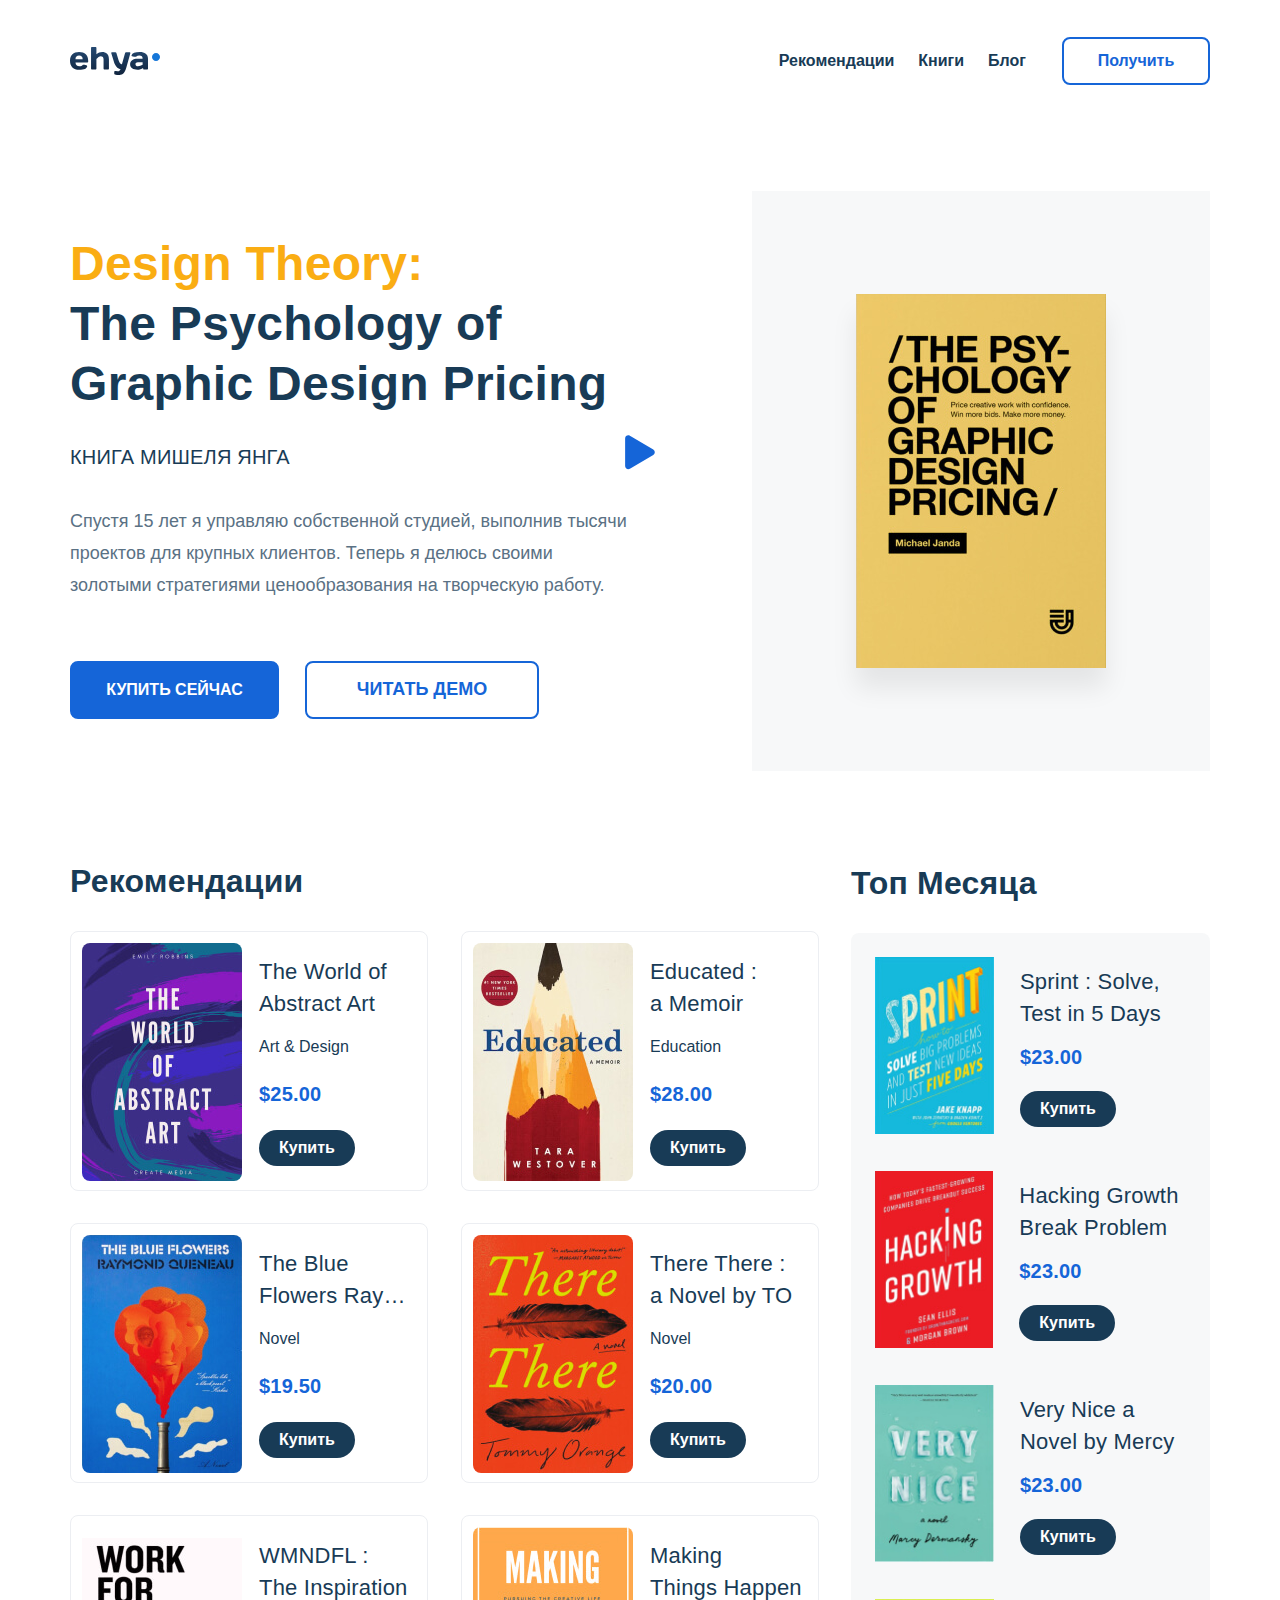
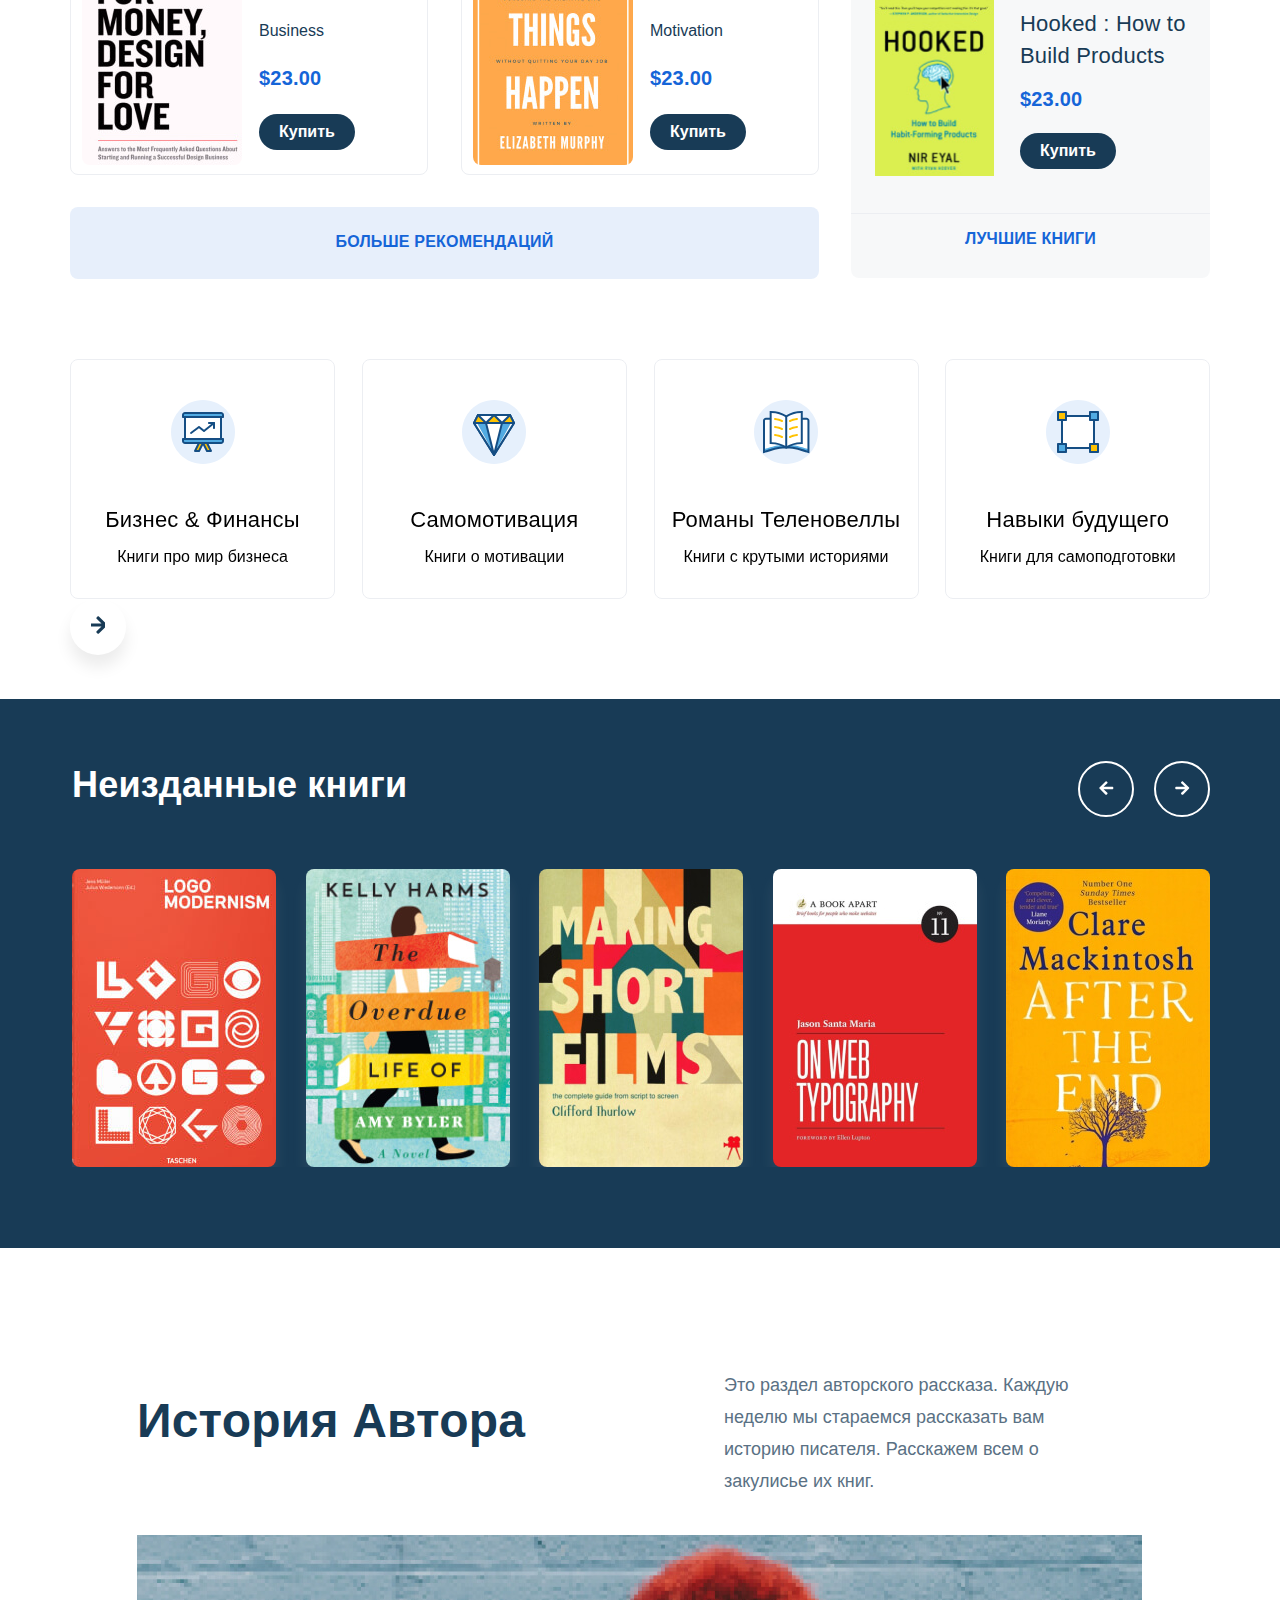
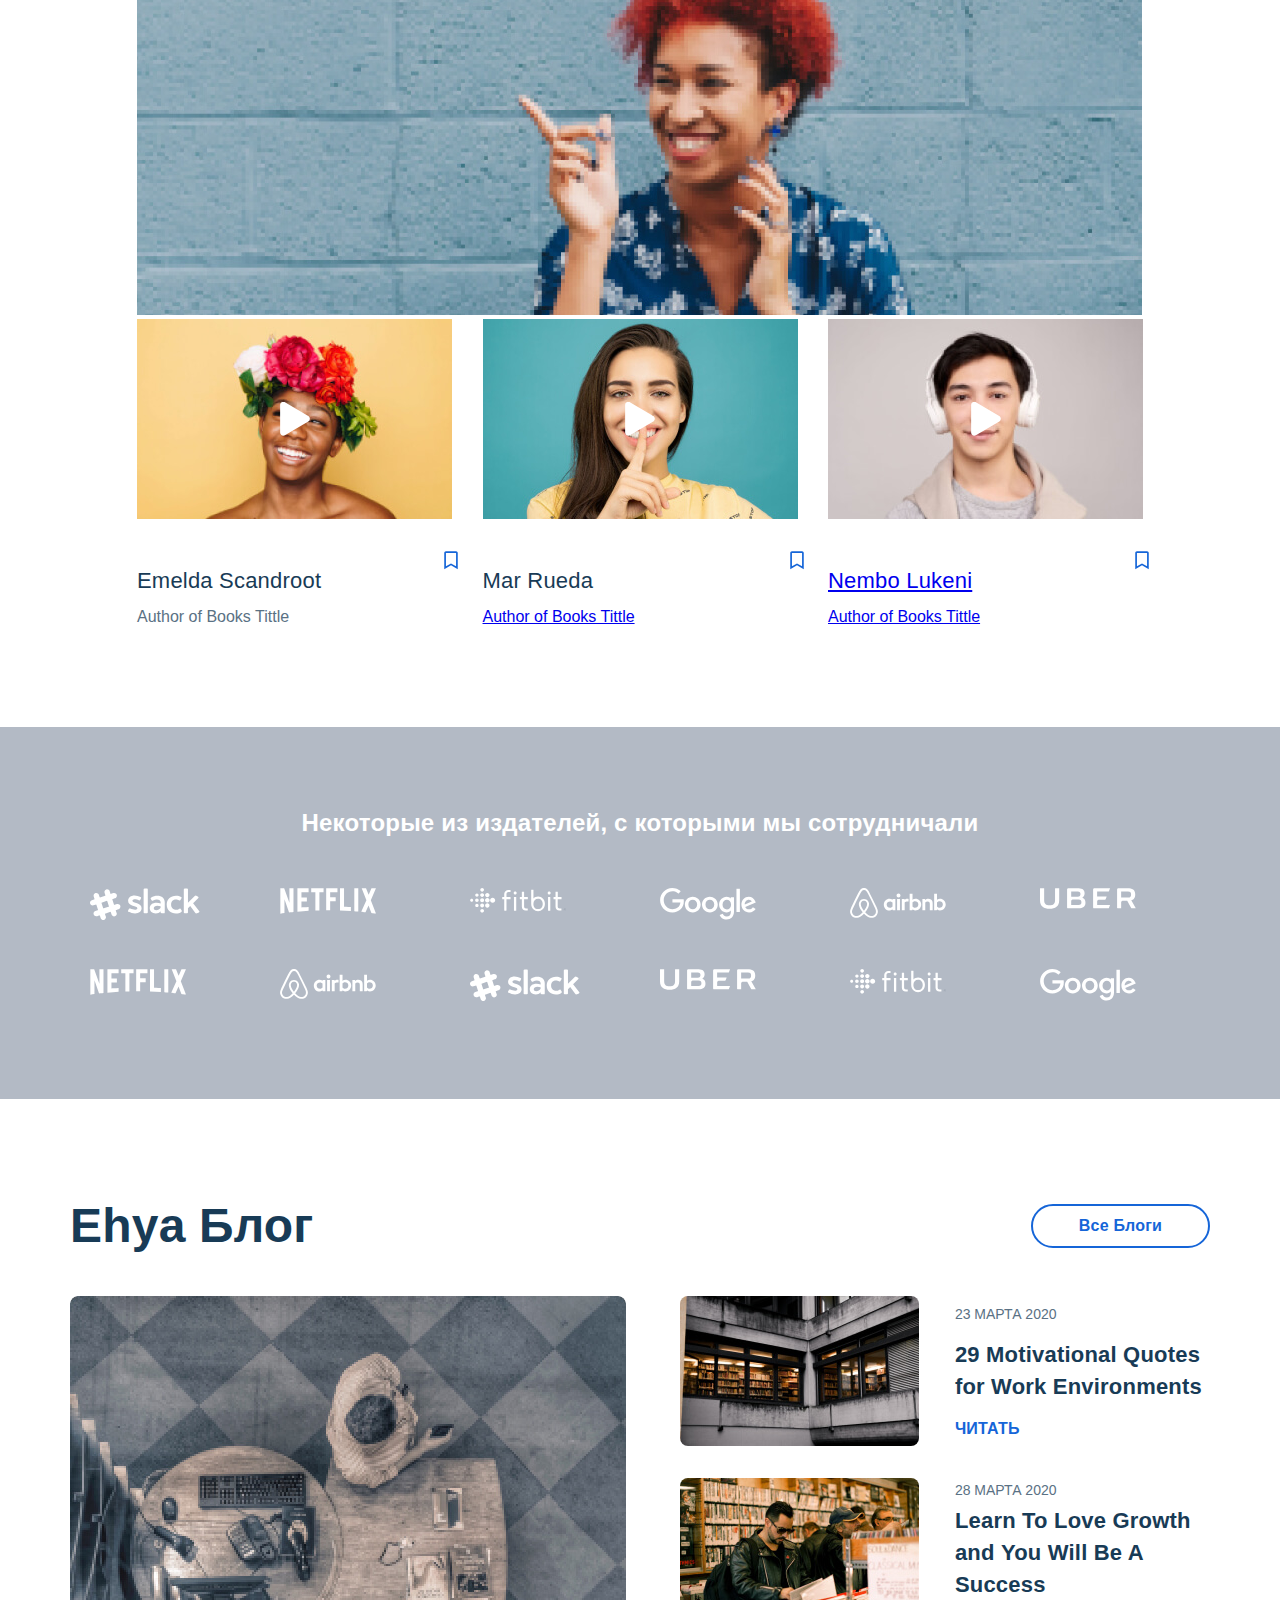
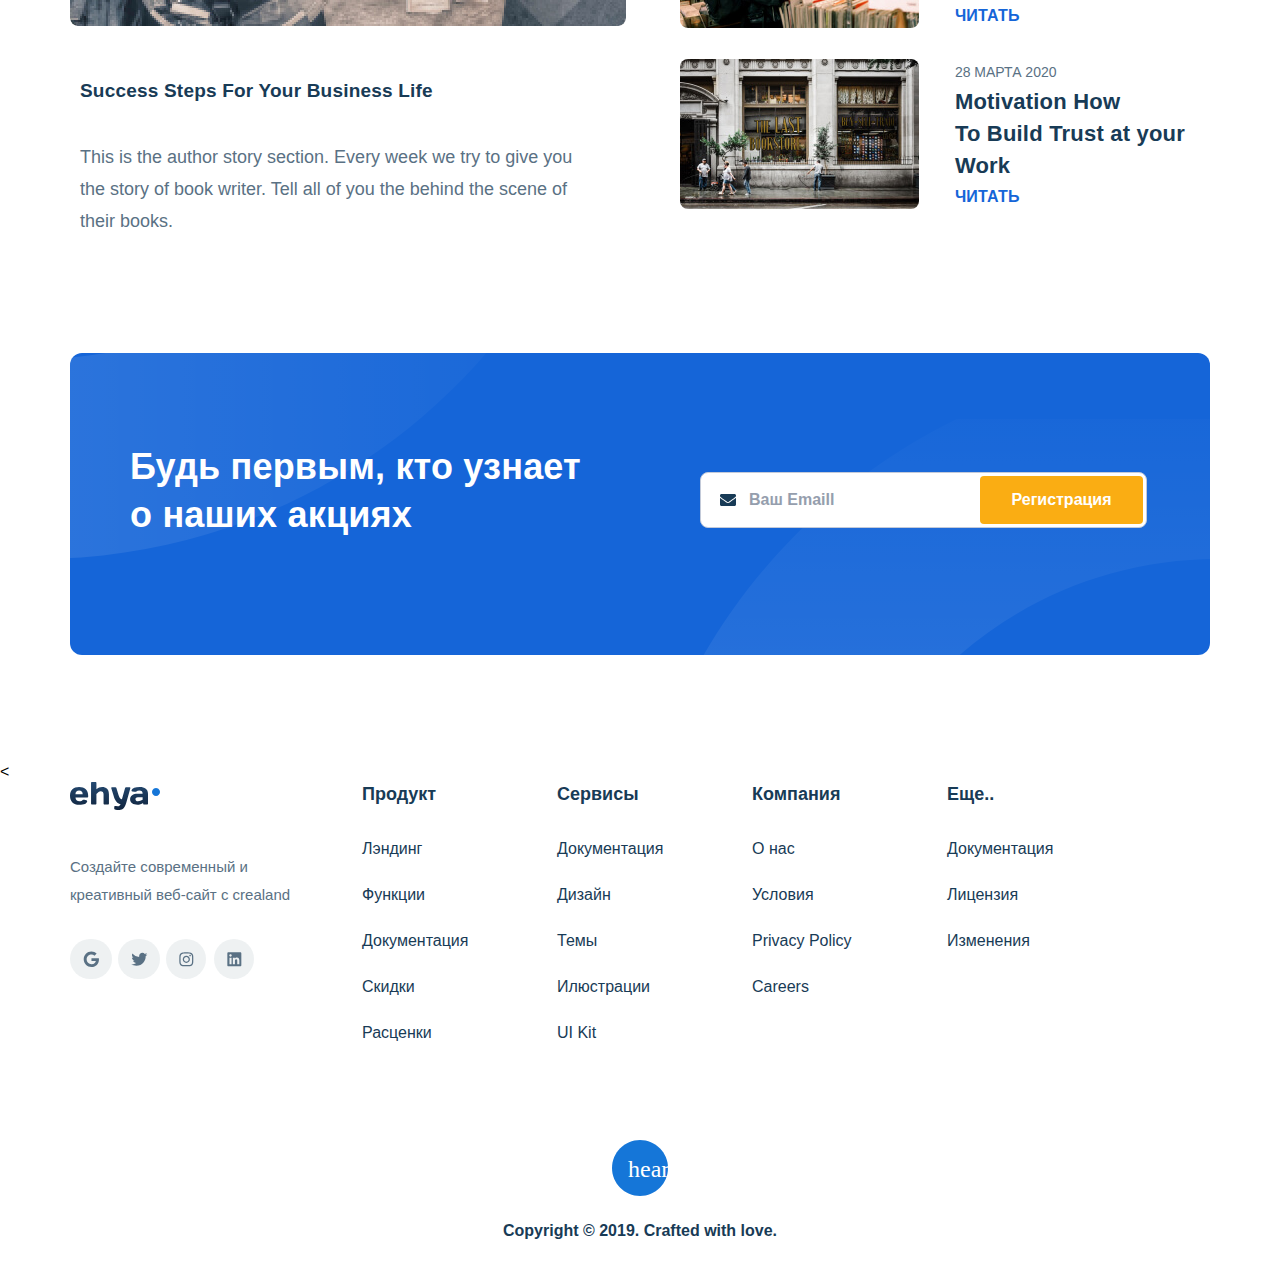
==== index.html @ 58aa7481 "create: add ehya" ====
<!DOCTYPE html>
<html lang="ru">
  <head>
    <meta charset="UTF-8" />
    <meta http-equiv="X-UA-Compatible" content="IE=edge" />
    <meta name="viewport" content="width=device-width, initial-scale=1.0" />
    <link rel="stylesheet" href="css/style.css" />
    <link rel="stylesheet" href="css/swiper-bundle.min.css">
    <title>Ehya</title>
  </head>
  <body>
    <header class="header navbar-fixed">
      <div class="container header__container">
        <div class="header__wrapper">
          <div class="logo header__logo">
            <a href="#" class="logo__link"
              ><img
                src="images/logo-header.svg"
                alt="логотип издания"
                class="logo__link-img"
            /></a>
          </div>
          <!-- /.logo navbar__logo -->

          <div class="navbar__wrapper-menu">
            <nav class="navbar__menu navbar__menu--mobile">
              <ul class="navbar-menu__list">
                <li class="navbar-menu__item">
                  <a href="#reference" class="navbar-menu__link"
                    >Рекомендации</a
                  >
                </li>
                <li class="navbar-menu__item">
                  <a href="#theme" class="navbar-menu__link">Книги</a>
                </li>
                <li class="navbar-menu__item">
                  <a href="#blog" class="navbar-menu__link">Блог</a>
                </li>
              </ul>
            </nav>
            <!-- /.navbar__menu-mobile -->

            <button
              class="button navbar__button"
              data-toggle="modal"
              data-href="#read-modal"
            >
              Получить
            </button>

            <!-- кнопка меню для мобильных экранов -->
            <button class="menu-button navbar__menu-button">
              <img
                src="images/menu-button.svg"
                alt="картинка кнопки вызова меню"
                class="menu-button__line"
              />
            </button>
          </div>
          <!-- /.navbar__menu -->
        </div>
        <!-- /.navbar-menu -->
      </div>
      <!-- /.container -->
    </header>

    <section class="book">
      <div class="container book__container">
        <div class="book-info book__info">
          <div class="book-info__text book__text">
            <h1 class="book__title">
              <span class="book__title-color">Design Theory:</span>The
              Psychology of Graphic Design Pricing
            </h1>
            <h3 class="book__author">книга мишеля янга</h3>
            <p class="book__text-about">
              Спустя 15 лет я управляю собственной студией, выполнив тысячи
              проектов для крупных клиентов. Теперь я делюсь своими золотыми
              стратегиями ценообразования на творческую работу.
            </p>
            <div class="button-wrapper book__button-wrapper">
              <button
                data-toggle="modal"
                data-href="#read-modal"
                class="button book__button"
              >
                Купить сейчас
              </button>
              <a href="#" class="book__read">Читать демо</a>
            </div>
            <!-- /.book__wrapper-button -->
          </div>
          <!-- /.book-info__text -->

          <div class="book-image book__image">
            <div class="book__image-cover">
              <img
                class="image image-book"
                src="images/book-image.jpg"
                alt="обложка книги"
              />
            </div>
            <!-- /.book-image__cover -->
          </div>
          <!-- /.book-image -->
        </div>
        <!-- /.book-info -->
      </div>
      <!-- /.container -->
    </section>
    <!-- /.book -->

    <section class="advice">
      <a id="advice"></a>
      <div class="container">
        <div class="advice-wrapper">
          <div class="advice-offer">
            <h3 class="advice-offer__title advice__title">Рекомендации</h3>
            <div class="advice-offer__cards">
              <div class="advice-offer__card advice-offer__card-one">
                <img src="images/reference-1.jpg" alt="Image: Book" class="advice-offer__card__image">
                <div class="advice-offer__card__text">
                  <h4 class="advice-offer__card__title">
                    The World of Abstract Art
                  </h4>
                  <span class="advice-offer__card__subtitle">Art & Design</span>
                  <span class="advice-offer__card__price">$25.00</span>
                  <div class="advice-offer__card__bottom">
                    <button class="advice-offer__card__button button">
                      Купить
                    </button>
                    <div class="advice-offer__card__icon"></div>
                  </div>
                </div>
                <!-- /.advice-offer__card__text -->
              </div>
              <!-- /.advice-offer__card -->
              <div class="advice-offer__card">
                <img src="images/reference-2.jpg" alt="Image: Book" class="advice-offer__card__image">
                <div class="advice-offer__card__text">
                  <h4 class="advice-offer__card__title">
                    Educated : <br>
                    a Memoir
                  </h4>
                  <span class="advice-offer__card__subtitle">Education</span>
                  <span class="advice-offer__card__price">$28.00</span>
                  <div class="advice-offer__card__bottom">
                    <button class="advice-offer__card__button button">
                      Купить
                    </button>
                    <div class="advice-offer__card__icon-one"></div>
                  </div>
                </div>
                <!-- /.advice-offer__card__text -->
              </div>
              <!-- /.advice-offer__card -->
              <div class="advice-offer__card">
                <img src="images/reference-3.jpg" alt="Image: Book" class="advice-offer__card__image">
                <div class="advice-offer__card__text">
                  <h4 class="advice-offer__card__title">
                    The Blue Flowers Ray…
                  </h4>
                  <span class="advice-offer__card__subtitle">Novel</span>
                  <span class="advice-offer__card__price">$19.50</span>
                  <div class="advice-offer__card__bottom">
                    <button class="advice-offer__card__button button">
                      Купить
                    </button>
                    <div class="advice-offer__card__icon-two"></div>
                  </div>
                </div>
                <!-- /.advice-offer__card__text -->
              </div>
              <!-- /.advice-offer__card -->
              <div class="advice-offer__card">
                <img src="images/reference-4.jpg" alt="Image: Book" class="advice-offer__card__image">
                <div class="advice-offer__card__text">
                  <h4 class="advice-offer__card__title">
                    There There : <br>
                    a Novel by TO
                  </h4>
                  <span class="advice-offer__card__subtitle">Novel</span>
                  <span class="advice-offer__card__price">$20.00</span>
                  <div class="advice-offer__card__bottom">
                    <button class="advice-offer__card__button button">
                      Купить
                    </button>
                    <div class="advice-offer__card__icon-three"></div>
                  </div>
                </div>
                <!-- /.advice-offer__card__text -->
              </div>
              <!-- /.advice-offer__card -->
              <div class="advice-offer__card">
                <img src="images/reference-5.jpg" alt="Image: Book" class="
                    advice-offer__card__image advice-offer__card__image__work
                  ">
                <div class="advice-offer__card__text">
                  <h4 class="advice-offer__card__title">
                    WMNDFL : <br>
                    The Inspiration
                  </h4>
                  <span class="advice-offer__card__subtitle">Business</span>
                  <span class="advice-offer__card__price">$23.00</span>
                  <div class="advice-offer__card__bottom">
                    <button class="advice-offer__card__button button">
                      Купить
                    </button>
                    <div class="advice-offer__card__icon-four"></div>
                  </div>
                </div>
                <!-- /.advice-offer__card__text -->
              </div>
              <!-- /.advice-offer__card -->
              <div class="advice-offer__card">
                <img src="images/reference-6.jpg" alt="Image: Book" class="advice-offer__card__image">
                <div class="advice-offer__card__text">
                  <h4 class="advice-offer__card__title">
                    Making <br>Things Happen
                  </h4>
                  <span class="advice-offer__card__subtitle">Motivation</span>
                  <span class="advice-offer__card__price">$23.00</span>
                  <div class="advice-offer__card__bottom">
                    <button class="advice-offer__card__button button">
                      Купить
                    </button>
                    <div class="advice-offer__card__icon-five"></div>
                  </div>
                </div>
                <!-- /.advice-offer__card__text -->
              </div>
              <!-- /.advice-offer__card -->
            </div>
            <!-- /.advice-offer__cards -->
            <button class="advice-offer__button button">
              Больше рекомендаций
            </button>
          </div>
          <!-- /.advice-offer -->
          <div class="advice-top">
            <h3 class="advice-top__title advice__title">Топ Месяца</h3>
            <div class="advice-top__cards">
              <div class="advice-top__card">
                <img src="images/top-1.jpg" alt="Image: Book" class="advice-top__card__image">
                <div class="advice-top__card__text advice-top__card__text__sprint">
                  <h4 class="
                      advice-top__card__title advice-top__card__title__sprint
                    ">
                    Sprint : Solve, Test in 5 Days
                  </h4>
                  <span class="advice-top__card__price">$23.00</span>
                  <button class="advice-top__card__button button">
                    Купить
                  </button>
                </div>
                <!-- /.advice-top__card__text -->
              </div>
              <!-- /.advice-top__card -->
              <div class="advice-top__card">
                <img src="images/top-2.jpg" alt="Image: Book" class="advice-top__card__image">
                <div class="advice-top__card__text">
                  <h4 class="advice-top__card__title">
                    Hacking Growth Break Problem
                  </h4>
                  <span class="advice-top__card__price">$23.00</span>
                  <button class="advice-top__card__button button">
                    Купить
                  </button>
                </div>
                <!-- /.advice-top__card__text -->
              </div>
              <!-- /.advice-top__card -->
              <div class="advice-top__card">
                <img src="images/top-3.jpg" alt="Image: Book" class="advice-top__card__image">
                <div class="advice-top__card__text">
                  <h4 class="
                      advice-top__card__title advice-top__card__title__very
                    ">
                    Very Nice a Novel by Mercy
                  </h4>
                  <span class="advice-top__card__price">$23.00</span>
                  <button class="advice-top__card__button button">
                    Купить
                  </button>
                </div>
                <!-- /.advice-top__card__text -->
              </div>
              <!-- /.advice-top__card -->
              <div class="advice-top__card">
                <img src="images/top-4.jpg" alt="Image: Book" class="advice-top__card__image">
                <div class="advice-top__card__text">
                  <h4 class="advice-top__card__title">
                    Hooked : How to Build Products
                  </h4>
                  <span class="advice-top__card__price">$23.00</span>
                  <button class="advice-top__card__button button">
                    Купить
                  </button>
                </div>
                <!-- /.advice-top__card__text -->
              </div>
              <!-- /.advice-top__card -->
              <a href="#" class="advice-top__card__link">Лучшие книги</a>
            </div>
            <!-- /.advice-top__cards -->
          </div>
          <!-- /.advice-top -->
        </div>
        <!-- /.advice-wrapper -->
      </div>
      <!-- /.container -->
    </section>
    <!-- /.advice -->


    <section class="theme" id="theme">
      <div class="container theme__container">
  
        <div class="slider-theme theme__slider">
          
          <div class="swiper-container slider-theme__container">
            <div class="swiper-wrapper slider-theme__wrapper">
              
              <!-- Slid-1 -->
              <div class="swiper-slide slide-theme">
                <div class="slide-block">
  
                  <!-- ведущий -->
                  <div class="slide slide-theme__block">
                    <div class="slide-block__image"><img src="images/slide-icon-1.svg" alt class="slide-img"></div>
                    <div class="slide-block__text">
                      <h3 class="slide-block__title">Бизнес & Финансы</h3>
                      <div class="slide-block__genre">Книги про мир бизнеса</div>
                    </div><!-- /.slide-block__text -->
                  </div><!-- /.slide-theme__block -->               
  
                </div><!-- /.slide-block -->
              </div><!-- /.Slid-1 -->
              
              <!-- Slid-2 -->
              <div class="swiper-slide slide-theme">              
                <div class="slide-block">
                
                  <!-- ведущий -->
                  <div class="slide-theme__block slide">
                    <div class="slide-block__image"><img src="images/slide-icon-2.svg" alt class="slide-img"></div>
                    <div class="slide-block__text">
                      <h3 class="slide-block__title">Самомотивация</h3>
                      <div class="slide-block__genre">Книги о мотивации</div>
                    </div><!-- /.slide-block__text -->
                  </div><!-- /.slide-theme__block -->              
                
                </div><!-- /.slide-block -->  
              </div><!-- /.Slid-2 -->
              
              <!-- Slid-3 -->
              <div class="swiper-slide slide-theme">
                <div class="slide-block">
                
                  <!-- ведущий -->
                  <div class="slide-theme__block slide">
                    <div class="slide-block__image"><img src="images/slide-icon-3.svg" alt class="slide-img"></div>
                    <div class="slide-block__text">
                      <h3 class="slide-block__title">Романы Теленовеллы</h3>
                      <div class="slide-block__genre">Книги с крутыми историями</div>
                    </div><!-- /.slide-block__text -->
                  </div><!-- /.slide-theme__block -->    
              
                </div><!-- /.slide-block -->
              </div><!-- /.Slid-2 -->
              
              <!-- Slid-4 -->
              <div class="swiper-slide slide-theme">
                <div class="slide-block">
                
                  <!-- ведущий -->
                  <div class="slide-theme__block slide">
                    <div class="slide-block__image"><img src="images/slide-icon-4.svg" alt class="slide-img"></div>
                    <div class="slide-block__text">
                      <h3 class="slide-block__title">Навыки будущего</h3>
                      <div class="slide-block__genre">Книги для самоподготовки</div>
                    </div><!-- /.slide-block__text -->
                  </div><!-- /.slide-theme__block -->
                
                
                </div><!-- /.slide-block -->
              </div><!-- /.Slid-4 -->
  
              <!-- Slid-5oops -->
              <div class="swiper-slide slide-theme">              
                <div class="slide-block">
                
                  <!-- ведущий -->
                  <div class="slide-theme__block slide">
                    <div class="slide-block__image"><img src="images/slide-icon-4.svg" alt class="slide-img"></div>
                    <div class="slide-block__text">
                      <h3 class="slide-block__title">Наука и техника</h3>
                      <div class="slide-block__genre">Научная литература</div>
                    </div><!-- /.slide-block__text -->
                  </div><!-- /.slide-theme__block -->
                
                
                </div><!-- /.slide-block -->
              </div><!-- /.Slid-5 -->
  
              <!-- Slid-6oops -->
              <div class="swiper-slide slide-theme">
                <div class="slide-block">
                
                  <!-- ведущий -->
                  <div class="slide-theme__block slide">
                    <div class="slide-block__image"><img src="images/slide-icon-3.svg" alt class="slide-img"></div>
                    <div class="slide-block__text">
                      <h3 class="slide-block__title">Лучшее детям</h3>
                      <div class="slide-block__genre">Книги для самых маленьких</div>
                    </div><!-- /.slide-block__text -->
                  </div><!-- /.slide-theme__block -->
                
                </div><!-- /.slide-block -->
              </div><!-- /.Slid-4 -->
  
              <!-- Slid-5oops -->
              <div class="swiper-slide slide-theme">
                <div class="slide-block">
              
                  <!-- ведущий -->
                  <div class="slide-theme__block slide">
                    <div class="slide-block__image"><img src="images/slide-icon-4.svg" alt class="slide-img"></div>
                    <div class="slide-block__text">
                      <h3 class="slide-block__title">Наука и техника</h3>
                      <div class="slide-block__genre">Научная литература</div>
                    </div><!-- /.slide-block__text -->
                  </div><!-- /.slide-theme__block -->
              
              
                </div><!-- /.slide-block -->
              </div><!-- /.Slid-5 -->
  
              <!-- Slid-5oops -->
              <div class="swiper-slide slide-theme">
                <div class="slide-block">
              
                  <!-- ведущий -->
                  <div class="slide-theme__block slide">
                    <div class="slide-block__image"><img src="images/slide-icon-4.svg" alt class="slide-img"></div>
                    <div class="slide-block__text">
                      <h3 class="slide-block__title">Наука и техника</h3>
                      <div class="slide-block__genre">Научная литература</div>
                    </div><!-- /.slide-block__text -->
                  </div><!-- /.slide-theme__block -->
              
              
                </div><!-- /.slide-block -->
              </div><!-- /.Slid-5 -->
  
            </div><!-- /.swiper-wrapper -->     
            
          
          </div><!-- /.swiper-container -->
  
          <!-- If we need navigation buttons -->
          <button class="slide-button slide-button--next">
            <img src="images/slide-theme-next.svg" alt="стрелка слайдера вправо" class="slide-button__img">
          </button>
  
          <button class="slide-button slide-button--prev">
            <img src="images/slide-theme-prev.svg" alt="стрелка слайдера влево" class="slide-button__img">
          </button>
          
  
        </div><!-- /.theme__slider -->
  
        
  
      </div><!-- /.container theme-container -->
  
    </section><!-- /.theme -->



    <section class="unedited">
      <div class="container unedited__container">
  
        <div class="unedited__wrapper-top">
          <h2 class="unedited-title unedited__title">Неизданные книги</h2>
          
          <div class="unedited__wrapper-slide">
  
            <!-- кнопка вперед -->
            <div class="unedited__wrapper-button">
              <button class="unedited__button unedited__button--prev">
                <svg class="svg-unedited" xmlns="http://www.w3.org/2000/svg">
                  <path d="M8.317 12.938c.312-.313.281-.782 0-1.094L4.536 8.25h9a.74.74 0 0 0 .75-.75v-1a.76.76 0 0 0-.75-.75h-9l3.781-3.563c.281-.312.312-.78 0-1.093L7.629.406a.774.774 0 0 0-1.062 0L.504 6.5a.684.684 0 0 0 0 1.031l6.063 6.094c.281.281.75.281 1.062 0l.688-.688z"/>
                </svg>
              </button><!-- /.unedited__button -->
            </div><!-- /.unedited__button-wrapper -->
  
            <!-- кнопка назад -->
            <div class="unedited__wrapper-button">
              <button class="unedited__button unedited__button--next">
                <svg class="svg-unedited" xmlns="http://www.w3.org/2000/svg">
                  <path d="M6.223 1.094c-.312.312-.281.781 0 1.093l3.782 3.563h-8.97a.74.74 0 0 0-.75.75v1c0 .438.313.75.75.75h8.97l-3.782 3.594a.814.814 0 0 0 0 1.094l.688.687c.312.281.781.281 1.062 0l6.094-6.094c.281-.281.281-.75 0-1.062L7.973.406c-.281-.281-.75-.281-1.062 0l-.688.688z"/>
                </svg>
              </button><!-- /.unedited__button -->
            </div><!-- /.unedited__button-wrapper -->
          
            
  
          </div><!-- /.unedited__wrapper-button -->
        </div><!-- /.unedited__wrapper-top -->
  
        <div class="slider-unedited unedited__slider">
  
          <div class="swiper-container slider-unedited__container">
            <div class="swiper-wrapper slider-unedited__wrapper">
          
              <!-- Slid-1 -->
              <div class="swiper-slide slide-unedited">
                <div class="slide-wrapp slide-unedited__wrapp">
                  <img src="images/unedited-1.jpg" alt class="slide-unedited__img">
                </div><!-- /.slide-theme__wrapp slide-wrapp -->
              </div><!-- /.Slid-1 -->
          
              <!-- Slid-2 -->
              <div class="swiper-slide slide-unedited">
                <div class="slide-wrapp slide-unedited__wrapp">
                  <img src="images/unedited-2.jpg" alt class="slide-unedited__img">
                </div><!-- /.slide-theme__wrapp slide-wrapp -->
              </div><!-- /.Slid-2 -->
          
              <!-- Slid-3 -->
              <div class="swiper-slide slide-unedited">
                <div class="slide-wrapp slide-unedited__wrapp">
                  <img src="images/unedited-3.jpg" alt class="slide-unedited__img">
                </div><!-- /.slide-theme__wrapp slide-wrapp -->
              </div><!-- /.Slid-3 -->
          
              <!-- Slid-4 -->
              <div class="swiper-slide slide-unedited">
                <div class="slide-wrapp slide-unedited__wrapp">
                  <img src="images/unedited-4.jpg" alt class="slide-unedited__img">
                </div><!-- /.slide-theme__wrapp slide-wrapp -->
              </div><!-- /.Slid-4 -->
  
              <!-- Slid-5 -->
              <div class="swiper-slide slide-unedited">
                <div class="slide-wrapp slide-unedited__wrapp">
                  <img src="images/unedited-5.jpg" alt class="slide-unedited__img">
                </div><!-- /.slide-theme__wrapp slide-wrapp -->
              </div><!-- /.Slid-5 -->
  
              <!-- Slid-3 -->
              <div class="swiper-slide slide-unedited">
                <div class="slide-wrapp slide-unedited__wrapp">
                  <img src="images/unedited-3.jpg" alt class="slide-unedited__img">
                </div><!-- /.slide-theme__wrapp slide-wrapp -->
              </div><!-- /.Slid-3 -->
              
              <!-- Slid-4 -->
              <div class="swiper-slide slide-unedited">
                <div class="slide-wrapp slide-unedited__wrapp">
                  <img src="images/unedited-4.jpg" alt class="slide-unedited__img">
                </div><!-- /.slide-theme__wrapp slide-wrapp -->
              </div><!-- /.Slid-4 -->
              
              <!-- Slid-5 -->
              <div class="swiper-slide slide-unedited">
                <div class="slide-wrapp slide-unedited__wrapp">
                  <img src="images/unedited-5.jpg" alt class="slide-unedited__img">
                </div><!-- /.slide-theme__wrapp slide-wrapp -->
              </div><!-- /.Slid-5 -->
          
            </div><!-- /.swiper-wrapper -->
          
          
          </div><!-- /.swiper-container -->
          
  
        </div>
        <!-- /.slider-unedited -->
        
  
      </div><!-- /.container unedited-container -->
    </section><!-- /.unedited -->


    <section class="video">
      <div class="container video__container">
        <div class="video-text video__text">
          <h2 class="video__title">История Автора</h2>
          <p class="video__description">Это раздел авторского рассказа. Каждую неделю мы стараемся рассказать вам историю писателя. Расскажем всем&nbsp;о закулисье их книг.</p>
        </div>
  
        <!-- основное видео -->
        <div class="video-main">
          <div class="video  video-main__wrapp" id="player">
            <script src="js/iframe_api.js"></script>
            <img src="images/video-1.jpg" alt class="video__back-first">
            <img src="images/play-main-icon.svg" alt="иконка play" class="video__play-big video__img-cap">
          </div><!-- /.video-main__wrapp -->
        </div><!-- /.video-main -->
  
        <div class="video__play">
          <!-- видео-2 -->
          <div class="video-row">
  
            <div class="video-row__wrapp video-row__wrapp--bg2">
              <a class="video-row__wrapp video-row__wrapp--bg2" data-fancybox href="https://www.youtube.com/watch?v=I82VFgIvbAU">
                <img src="images/video-2.jpg" alt class="video__back-second">
                <img src="images/play-row-icon.svg" alt="картинка видео-заглушка" class="video__img-cap video__play-small">
              </a>
            </div><!-- /.video-main__wrapp -->
  
            <div class="video-row__info"> 
              <div class="video-row__text">
                <h3 class="video-row__title">
                  <a class="video-row__title" href="#!">Emelda Scandroot</a>
                </h3>
                <div class="video-row__description">
                  <a href="#" class="video-row__description">Author of Books Tittle</a>
                </div>
              </div><!-- /.video-row__text -->            
              
              <button class="video-row__icon-wrapp"><img src="images/flag.svg" alt="иконка флаг" class="video-row__icon"></button>
              
            </div><!-- /.video-row__info -->
  
          </div><!-- /.video-row -->
  
          <!-- видео-3 -->
          <div class="video-row">
                    
            <div class="video-row__wrapp  video-row__wrapp--bg3">
              <a class="video-row__wrapp video-row__wrapp--bg2" data-fancybox href="https://www.youtube.com/watch?v=F4wlXIx9koI">
                <img src="images/video-3.jpg" alt class="video__back-second">
              <img src="images/play-row-icon.svg" alt="картинка видео-заглушка" class="video__img-cap video__play-small">
              </a>
            </div><!-- /.video-main__wrapp -->
          
            <div class="video-row__info">
              <div class="video-row__text">
                <h3 class="video-row__title">
                  <a href="#" class="video-row__title">Mar Rueda</a>
                </h3>
                <div class="video-row__description">
                  <a href="#">Author of Books Tittle</a>
                </div>
              </div><!-- /.video-row__text -->
              
              <button class="video-row__icon-wrapp"><img src="images/flag.svg" alt="иконка флаг" class="video-row__icon"></button>
  
            </div><!-- /.video-row__info -->                  
          </div><!-- /.video-row -->
  
          <!-- видео-4 -->
          <div class="video-row video-row--last">
          
            <div class="video-row__wrapp video-row__wrapp--bg4">
              <a class="video-row__wrapp video-row__wrapp--bg2" data-fancybox href="https://www.youtube.com/watch?v=Wwvyiqvmem4">
                <img src="images/video-4.jpg" alt class="video__back-second">
               <img src="images/play-row-icon.svg" alt="картинка видео-заглушка" class="video__img-cap video__play-small">
              </a>
            </div><!-- /.video-main__wrapp -->
          
            <div class="video-row__info">
              <div class="video-row__text">
                <h3 class="video-row__title">
                  <a href="#!">Nembo Lukeni</a>
                </h3>
                <div class="video-row__description">
                  <a href="#">Author of Books Tittle</a>
                </div>
              </div><!-- /.video-row__text -->
              <button class="video-row__icon-wrapp"><img src="images/flag.svg" alt="иконка флаг" class="video-row__icon"></button>
  
            </div><!-- /.video-row__info -->        
          </div><!-- /.video-row -->
          
        </div><!-- /.video__play -->
  
      </div><!-- /.conrainer video__container -->
    </section>
  


    <section class="sponsors">
      <div class="sponsors__indent">
  
        <div class="container sponsors__container">
        <div class="sponsors__grid">
          
          <div class="sponsors__text">
            <h3 class="sponsors__title">Некоторые из издателей, с которыми мы сотрудничали</h3>
          </div><!-- /.sponsors__text -->
          
          <!-- sponsor1 -->
          <div class="sponsor sponsor-wrapper">
            <img src="images/sponsor-img-1.svg" alt="логотип фирмы slack" class="sponsor__image">
          </div><!-- /.sponsor sponsor-wrapper -->
  
          <!-- sponsor2 -->
          <div class="sponsor sponsor-wrapper">
            <img src="images/sponsor-img-2.svg" alt="логотип фирмы netflix" class="sponsor__image">
          </div><!-- /.sponsor sponsor-wrapper -->
  
          <!-- sponsor3 -->
          <div class="sponsor sponsor-wrapper">
            <img src="images/sponsor-img-3.svg" alt="логотип фирмы fitbit" class="sponsor__image">
          </div><!-- /.sponsor sponsor-wrapper -->
  
          <!-- sponsor4 -->
          <div class="sponsor sponsor-wrapper">
            <img src="images/sponsor-img-4.svg" alt="логотип фирмы google" class="sponsor__image">
          </div><!-- /.sponsor sponsor-wrapper -->
  
          <!-- sponsor5 -->
          <div class="sponsor sponsor-wrapper">
            <img src="images/sponsor-img-5.svg" alt="логотип фирмы airbnb" class="sponsor__image">
          </div><!-- /.sponsor sponsor-wrapper -->
  
          <!-- sponsor6 -->
          <div class="sponsor sponsor-wrapper">
            <img src="images/sponsor-img-6.svg" alt="логотип фирмы uber" class="sponsor__image">
          </div><!-- /.sponsor sponsor-wrapper -->
  
          <!-- _________________повтор______________ --><!-- sponsor2 -->
          <div class="sponsor sponsor-wrapper sponsor-wrapper--last">
            <img src="images/sponsor-img-2.svg" alt="логотип фирмы netflix" class="sponsor__image">
          </div><!-- /.sponsor sponsor-wrapper -->
          <!-- sponsor5 -->
          <div class="sponsor sponsor-wrapper sponsor-wrapper--last">
            <img src="images/sponsor-img-5.svg" alt="логотип фирмы airbnb" class="sponsor__image">
          </div><!-- /.sponsor sponsor-wrapper -->
          <!-- sponsor1 -->
          <div class="sponsor sponsor-wrapper sponsor-wrapper--last">
            <img src="images/sponsor-img-1.svg" alt="логотип фирмы slack" class="sponsor__image">
          </div><!-- /.sponsor sponsor-wrapper -->
          <!-- sponsor6 -->
          <div class="sponsor sponsor-wrapper sponsor-wrapper--last">
            <img src="images/sponsor-img-6.svg" alt="логотип фирмы uber" class="sponsor__image">
          </div><!-- /.sponsor sponsor-wrapper -->
          <div class="sponsor sponsor-wrapper sponsor-wrapper--last">
            <img src="images/sponsor-img-3.svg" alt="логотип фирмы fitbit" class="sponsor__image">
          </div><!-- /.sponsor sponsor-wrapper -->
          <!-- sponsor4 -->
          <div class="sponsor sponsor-wrapper sponsor-wrapper--last">
            <img src="images/sponsor-img-4.svg" alt="логотип фирмы google" class="sponsor__image">
          </div><!-- /.sponsor sponsor-wrapper -->
  
  
        </div><!-- /.sponsors__grid -->
  
      </div><!-- /.container sponsors__container -->
  
      </div><!-- /.sponsors__indent -->
    </section><!-- /.sponsors -->




    <section class="blog">

      <div class="container blog__container">
        
        <!-- top -->
        <div class="blog__wrapper">
          
          <h2 class="blog__title" id="blog">Ehya Блог</h2>
          
          <div class="blog__link-wrapper">
            <a href="#" class="blog__link">Все Блоги</a>
          </div><!-- /.link blog__link -->
  
          <!-- статьи -->
          <div class="articles blog__articles-wrapper">
          
          
            <!-- основная статья -->
            <div class="article articles__block-first">
          
              <div class="article__image-wrapper">
                <img src="images/blog-first.jpg" alt="изображение рабочего стола - вид сверху" class="article__image">
              </div><!-- /.article__image-wrapper -->
          
              <h3 class="article__title article__title-first">
                <a href="#!" class="article__title article__title-first">Success Steps For Your Business Life</a>
              </h3>
              <p class="article__text">This is the author story section. Every week we try to give you the&nbsp;story of book
                writer. Tell all of you the behind the scene of their&nbsp;books.</p>
            </div><!-- /.articles__block-first -->
          
          
            <!-- список других статей -->
            <div class="article articles__block-list">
              <ul class="article__list">
          
                <!-- карточка1 -->
                <li class="article__list-item item-blog">
          
                  <div class="item-blog__wrapper-image">
                    <img src="images/blog-list-1.jpg" alt="фото части здания с видимыми стеллажами в окне" class="article__image article__image-list">
                  </div><!-- /.item__wrapper -->
          
                  <div class="item-blog__wrapper-text">
                    <div class="item-blog__date">23 марта 2020</div>
                    <h3 class="item-blog__title">
                      <a href="#" class="item-blog__title">29 Motivational Quotes for&nbsp;Work Environments</a>
                    </h3>
                    <a href="#" class="item-blog__link">Читать</a>
          
                  </div><!-- /.item__wrapper-text -->
          
                </li><!-- /.article__list-item -->
          
                <!-- карточка2 -->
                <li class="article__list-item item-blog">
          
                  <div class="item-blog__wrapper-image">
                    <img src="images/blog-list-2.jpg" alt="фото посетителе в библиотеке" class="article__image article__image-list">
                  </div><!-- /.item__wrapper -->
          
                  <div class="item-blog__wrapper-text">
                    <div class="item-blog__date">28 марта 2020</div>
                    <h3 class="item-blog__title">
                      <a href="#"  class="item-blog__title">Learn To Love Growth and&nbsp;You Will Be A Success</a>
                    </h3>
                    <a href="#" class="item-blog__link">Читать</a>
          
                  </div><!-- /.item__wrapper-text -->
          
                </li><!-- /.article__list-item -->
          
                <!-- карточка3 -->
                <li class="article__list-item item-blog">
          
                  <div class="item-blog__wrapper-image">
                    <img src="images/blog-list-3.jpg" alt="фото посетителе в библиотеке" class="article__image article__image-list">
                  </div><!-- /.item-blog__wrapper -->
          
                  <div class="item-blog__wrapper-text">
                    <div class="item-blog__date">28 марта 2020</div>
                    <h3 class="item-blog__title">
                      <a href="#"  class="item-blog__title">Motivation How To&nbsp;Build Trust&nbsp;at your Work</a>
                    </h3>
                    <a href="#" class="item-blog__link">Читать</a>
          
                  </div><!-- /.item-blog__wrapper-text -->
          
                </li><!-- /.article__list-item-blog -->
          
              </ul><!-- /.article__list -->
            </div>
            <!-- /.articles__block-list -->
          
          
          </div><!-- /.blog__articles-wrapper -->
  
        </div><!-- /.blog__top-wrapper -->
  
        
  
      </div><!-- /.container blog__container -->
  
    </section><!-- /.blog -->


    <section class="subscription">
      <div class="circle-wrepper">
        <div class="container subscription__container">
        
          <div class="subscription__circle ">
            <img src="images/oval-1.svg" alt="декоративный элемент - овал" class="circle-one">
            <img src="images/oval-2.svg" alt="декоративный элемент - овал" class="circle-two">
          </div>
        
          <div class="subscription__wrepper">
            <h2 class="subscription__title">Будь первым, кто&nbsp;узнает о&nbsp;наших акциях</h2>
        
            <div class="form-wrepper">
              <form action="send.php" method="POST" class="subscripe subscription__form">
                <input type="email" class="subscription__input" placeholder="Ваш Emaill" name="email" required>
                <button class="subscription__button">Регистрация</button>
                <img src="images/icon-mail.svg" alt class="subscription__icon">
              </form><!-- /.subscripe -->
            </div><!-- /.form-wrepper -->
        
          </div>
        
        
        </div><!-- /.container subscription__container -->
  
      </div><!-- /.circle-wrepper -->    
    </section><!-- /.subscription -->




<<footer class="footer">
  <div class="container footer__container">

    <div class="footer__grid">

      <!-- create -->
      <div class="footer__create create">
        <a class="create__logo" href="https://lidiya-style.ru/design-theory">
          <img src="images/logo-header.svg" alt class="footer__logo">
        </a><!-- /.create__logo -->

        <p class="create__text">Создайте современный и креативный веб-сайт с crealand</p>

        <div class="create__social-network social-network">
          <a target="_blank" rel="nofollow noopener" href="https://www.google.com" class="social-network__link">
            <img src="images/icon-google.svg" alt="иконка google" class="social-network__icon">
          </a>
          <a target="_blank" rel="nofollow noopener" href="https://twitter.com" class="social-network__link">
            <img src="images/icon-twitter.svg" alt="иконка twitter" class="social-network__icon">
          </a>
          <a target="_blank" rel="nofollow noopener" href="https://www.instagram.com" class="social-network__link">
            <img src="images/icon-instagram.svg" alt="иконка instagram" class="social-network__icon">
          </a>
          <a target="_blank" rel="nofollow noopener" href="https://linkadd.in" class="social-network__link">
            <img src="images/icon-in.svg" alt="иконка in" class="social-network__icon">
          </a>
        </div><!-- /.create__social-network social-network -->
      </div><!-- /.footer__create -->

      <!-- product -->
      <div class="footer__product product">
        <h3 class="footer__title">Продукт</h3>
        <ul class="footer__list">
          <li class="footer__item"><a href="#!" class="footer__link">Лэндинг</a></li>
          <li class="footer__item"><a href="#!" class="footer__link">Функции</a></li>
          <li class="footer__item"><a href="#!" class="footer__link">Документация</a></li>
          <li class="footer__item"><a href="#!" class="footer__link">Скидки</a></li>
          <li class="footer__item"><a href="#!" class="footer__link">Расценки</a></li>
        </ul><!-- /.footer__list -->
      </div><!-- /.footer__product product -->

      <!-- service -->
      <div class="footer__service service">
        <h3 class="footer__title">Сервисы</h3>
        <ul class="footer__list">
          <li class="footer__item"><a href="#!" class="footer__link">Документация</a></li>
          <li class="footer__item"><a href="#!" class="footer__link">Дизайн</a></li>
          <li class="footer__item"><a href="#!" class="footer__link">Темы</a></li>
          <li class="footer__item"><a href="#!" class="footer__link">Илюстрации</a></li>
          <li class="footer__item"><a href="#!" class="footer__link">UI Kit</a></li>
        </ul><!-- /.footer__list -->
      </div><!-- .юfooter__service service -->

      <!-- company -->
      <div class="footer__company company">
        <h3 class="footer__title">Компания</h3>
        <ul class="footer__list">
          <li class="footer__item"><a href="#!" class="footer__link">О нас</a></li>
          <li class="footer__item"><a href="#!" class="footer__link">Условия</a></li>
          <li class="footer__item"><a href="#!" class="footer__link">Privacy Policy</a></li>
          <li class="footer__item"><a href="#!" class="footer__link">Careers</a></li>
        </ul><!-- /.footer__list -->
      </div><!-- .юfooter__company company -->

      <!-- else -->
      <div class="footer__else else">
        <h3 class="footer__title">Еще..</h3>
        <ul class="footer__list">
          <li class="footer__item"><a href="#!" class="footer__link">Документация</a></li>
          <li class="footer__item"><a href="#!" class="footer__link">Лицензия</a></li>
          <li class="footer__item"><a href="#!" class="footer__link">Изменения</a></li>
        </ul><!-- /.footer__list -->
      </div><!-- .юfooter__else else -->

      <!-- _________copyright_________ -->
      <div class="footer__copyright copyright">
        <img src="images/footer-hea.svg" alt="иконка - сердечко" class="footer__like-icone copyright__like">
        <p class="copyright__text">Copyright © 2019. Crafted with love.</p>
      </div><!-- /.footer__copyright -->

    </div><!-- /.footer__grid -->
    
  </div><!-- /.container footer__container -->
</footer><!-- /.footer -->


  </body>
  <script defer src="js/swiper-bundle.min.js"></script>
  <script defer src="js/jquery-3.6.0.min.js"></script>
  <script defer src="js/main.js"></script>
</html>
---- css/style.css ----
*{box-sizing:border-box}body{margin:0;padding:0;font-family:'Open Sans', sans-serif;background-color:#ffffff}img{object-fit:cover}.container{max-width:1140px;margin:0 auto;width:100%}ul{list-style-type:none}li{text-decoration:none}textarea:focus,input:focus{outline:none}/*! normalize.css v8.0.1 | MIT License | github.com/necolas/normalize.css */html{line-height:1.15;-webkit-text-size-adjust:100%}body{margin:0}main{display:block}h1{font-size:2em;margin:0.67em 0}hr{box-sizing:content-box;height:0;overflow:visible}pre{font-family:monospace, monospace;font-size:1em}a{background-color:transparent}abbr[title]{border-bottom:none;text-decoration:underline;text-decoration:underline dotted}b,strong{font-weight:bolder}code,kbd,samp{font-family:monospace, monospace;font-size:1em}small{font-size:80%}sub,sup{font-size:75%;line-height:0;position:relative;vertical-align:baseline}sub{bottom:-0.25em}sup{top:-0.5em}img{border-style:none}button,input,optgroup,select,textarea{font-family:inherit;font-size:100%;line-height:1.15;margin:0}button,input{overflow:visible}button,select{text-transform:none}button,[type="button"],[type="reset"],[type="submit"]{-webkit-appearance:button}button::-moz-focus-inner,[type="button"]::-moz-focus-inner,[type="reset"]::-moz-focus-inner,[type="submit"]::-moz-focus-inner{border-style:none;padding:0}button:-moz-focusring,[type="button"]:-moz-focusring,[type="reset"]:-moz-focusring,[type="submit"]:-moz-focusring{outline:1px dotted ButtonText}fieldset{padding:0.35em 0.75em 0.625em}legend{box-sizing:border-box;color:inherit;display:table;max-width:100%;padding:0;white-space:normal}progress{vertical-align:baseline}textarea{overflow:auto}[type="checkbox"],[type="radio"]{box-sizing:border-box;padding:0}[type="number"]::-webkit-inner-spin-button,[type="number"]::-webkit-outer-spin-button{height:auto}[type="search"]{-webkit-appearance:textfield;outline-offset:-2px}[type="search"]::-webkit-search-decoration{-webkit-appearance:none}::-webkit-file-upload-button{-webkit-appearance:button;font:inherit}details{display:block}summary{display:list-item}template{display:none}[hidden]{display:none}@font-face{font-family:'Open Sans';src:local("Open Sans"),local("OpenSans"),url("opensans.woff2") format("woff2"),url("opensans.woff") format("woff"),url("opensans.ttf") format("truetype");font-weight:400;font-style:normal}@font-face{font-family:'Open Sans';src:local("Open Sans Semibold"),local("OpenSans-Semibold"),url("opensanssemibold.woff2") format("woff2"),url("opensanssemibold.woff") format("woff"),url("opensanssemibold.ttf") format("truetype");font-weight:600;font-style:normal}@font-face{font-family:'Open Sans';src:local("Open Sans Bold"),local("OpenSans-Bold"),url("opensansbold.woff2") format("woff2"),url("opensansbold.woff") format("woff"),url("opensansbold.ttf") format("truetype");font-weight:700;font-style:normal}@font-face{font-family:'Roboto';src:local("Roboto Medium"),local("Roboto-Medium"),url("Robotomedium.woff2") format("woff2"),url("Robotomedium.woff") format("woff"),url("Robotomedium.ttf") format("truetype");font-weight:500;font-style:normal}@font-face{font-family:'Roboto';src:local("Roboto Bold"),local("Roboto-Bold"),url("Robotobold.woff2") format("woff2"),url("Robotobold.woff") format("woff"),url("Robotobold.ttf") format("truetype");font-weight:700;font-style:normal}.header__wrapper{display:flex;justify-content:space-between;align-items:center;padding:37px 0px;width:100%}.logo{width:90px;height:28px}.logo__link{display:block}.logo__link-img{display:block}.navbar-menu__list{display:flex;justify-content:space-between;align-items:center;list-style-type:none;color:#183b56;margin:0}.navbar-menu__item{font-style:normal;font-weight:600;font-size:16px;line-height:22px;margin-right:24px}.navbar-menu__item:last-child{margin:0}.navbar-menu__link{color:inherit;text-decoration:none;color:#183B56}.navbar__wrapper-menu{display:flex;justify-content:space-between;align-items:center}.navbar__button{border:2px solid #1565d8;border-radius:8px;text-align:center;font-style:normal;font-weight:bold;font-size:16px;line-height:22px;padding:11px 20px;min-width:148px;color:#1565d8;background-color:#fff;margin-left:36px}.menu-button{display:none}.footer__container{padding-bottom:20px}.footer__grid{display:grid;grid-template-rows:minmax(280px, min-content) minmax(110px, min-content);grid-template-columns:280px repeat(3, 183px) 263px;grid-gap:12px}.footer__copyright{grid-column:1/6;text-align:center;margin-top:60px}.footer__title{font-style:normal;font-weight:bold;font-size:18px;line-height:25px;color:#183b56;margin-bottom:31px;margin-top:0;text-align:left}.footer__list{list-style-type:none;padding-left:0}.footer__item{margin-bottom:24px}.footer__link{font-style:normal;font-weight:normal;font-size:16px;line-height:22px;color:#183b56;text-decoration:none}.create__logo{margin-bottom:24px;display:inline-block}.create__text{font-style:normal;font-weight:normal;font-size:15px;line-height:28px;color:#5a7184;margin-bottom:30px;width:260px}.social-network{display:flex;align-items:center}.social-network__link{margin-right:7px;display:inline-block;width:41px;height:42px}.social-network__link:last-child{margin-right:0}.copyright__text{font-style:normal;font-weight:600;font-size:16px;line-height:22px;text-align:center;margin-top:20px;color:#183B56}.copyright__like{display:inline-block;width:56px;height:56px}.book__container{margin-top:69px}.book__author{font-family:"Roboto", sans-serif;font-style:normal;font-weight:500;font-size:20px;text-transform:uppercase;margin-bottom:36px;letter-spacing:0.2px;margin-top:0;color:#183B56}.book__info{display:flex;justify-content:space-between;align-items:flex-start}.book__text{display:flex;flex-direction:column;justify-content:space-between;width:600px;padding-top:43px}.book__text-about{font-style:normal;font-weight:normal;font-size:18px;line-height:32px;color:#5A7184;margin-bottom:60px;margin-top:0}.book__title{font-family:'Roboto', sans-serif;font-style:normal;font-weight:700;font-size:48px;line-height:60px;letter-spacing:0.3px;margin-bottom:32px;margin-top:0;color:#183B56}.book__title-color{color:#faad13;display:block}.book__button{border:2px solid #1565d8;border-radius:8px;text-align:center;background-color:#1565d8;min-width:209px;min-height:58px;padding:16px;text-transform:uppercase;font-style:normal;font-weight:bold;font-size:16px;line-height:22px;color:#fff;margin-right:26px;cursor:pointer}.book__button-wrapper{display:flex;justify-content:flex-start;align-items:start}.book__read{border:2px solid #1565d8;border-radius:8px;text-align:center;background-color:#fff;min-width:234px;min-height:58px;padding:14px;text-transform:uppercase;font-style:normal;font-weight:bold;font-size:18px;line-height:25px;color:#1565d8;text-decoration:none}.book__image{background-color:rgba(179,186,197,0.1);display:flex;justify-content:center;align-items:center;width:488px;min-height:580px;margin-left:119px}.book__image-book{width:250px;height:auto;object-fit:cover}.book__image-cover{width:250px;height:374px;position:relative}.book__image-cover::after{content:'';position:absolute;width:100%;height:100%;top:0;bottom:0;left:0;right:0;background:rgba(0,0,0,0.0001);box-shadow:0px 20px 24px rgba(0,0,0,0.08);z-index:12}.advice{padding-top:90px;margin-bottom:80px;background-color:#fff}.advice-wrapper{display:flex;align-items:center}.advice__title{font-family:'Roboto', sans-serif;font-style:normal;font-weight:bold;font-size:32px;line-height:40px;letter-spacing:0.2px;color:#183B56;margin-top:0}.advice-offer{width:751px;margin-right:32px}.advice-offer__button{width:100%;min-height:72px;padding-top:25px;padding-bottom:27px;color:#1565D8;background-color:rgba(21,101,216,0.1);text-transform:uppercase;border:none;border-radius:8px;font-family:'Roboto', sans-serif;font-style:normal;font-weight:bold;font-size:16px;line-height:20px;text-align:center;letter-spacing:0.2px;cursor:pointer}.advice-offer__title{margin-bottom:30px;margin-top:0}.advice-offer__cards{display:flex;align-items:center;justify-content:space-between;flex-wrap:wrap}.advice-offer__card{display:flex;width:358px;height:260px;padding:11px;border:1px solid #ECEEF2;border-radius:8px;margin-bottom:32px}.advice-offer__card__text{width:152px;padding-top:13px}.advice-offer__card__title{font-family:'Roboto', sans-serif;font-style:normal;font-weight:500;font-size:22px;line-height:32px;letter-spacing:0.2px;color:#183B56;margin-bottom:16px;margin-top:0}.advice-offer__card__subtitle{font-style:normal;font-weight:normal;font-size:16px;line-height:22px;color:#183B56;display:block;margin-bottom:24px}.advice-offer__card__price{font-family:'Roboto', sans-serif;font-style:normal;font-weight:bold;font-size:20px;line-height:24px;letter-spacing:0.2px;color:#1565D8;display:block;margin-bottom:24px}.advice-offer__card__button{font-style:normal;font-weight:bold;font-size:16px;line-height:22px;background-color:#183B56;padding:7px 20px;border-radius:2000px;color:#fff;border:none;outline:none;margin-right:23px;cursor:pointer}.advice-offer__card__image{object-fit:cover;width:160px;height:238px;border-radius:8px;margin-right:17px}.advice-offer__card__image__work{padding-top:11px}.advice-top{width:360px}.advice-top__title{margin-bottom:30px;margin-top:0}.advice-top__cards{padding:24px 0px 0 0px;border-radius:8px;background-color:rgba(179,186,197,0.1)}.advice-top__card{height:178px;padding:0 24px;display:flex;margin-bottom:36px}.advice-top__card__image{width:119px;height:177px;margin-right:26px}.advice-top__card__text{padding-top:9px}.advice-top__card__title{font-family:'Roboto', sans-serif;font-style:normal;font-weight:500;font-size:22px;line-height:32px;letter-spacing:0.2px;color:#183B56;margin-bottom:15px;margin-top:0}.advice-top__card__price{display:block;font-family:'Roboto', sans-serif;font-style:normal;font-weight:bold;font-size:20px;line-height:24px;letter-spacing:0.2px;color:#1565D8;margin-bottom:22px}.advice-top__card__button{font-style:normal;font-weight:bold;font-size:16px;line-height:22px;background-color:#183B56;padding:7px 20px;border-radius:2000px;color:#fff;border:none;outline:none;margin-right:25px}.advice-top__card__link{display:block;text-decoration:none;text-transform:uppercase;font-family:'Roboto', sans-serif;font-style:normal;font-weight:bold;font-size:16px;line-height:20px;text-align:center;letter-spacing:0.2px;color:#1565D8;border-top:1px solid #ECEEF2;padding:15px 0 29px 0}.subscription{position:relative}.subscription__container{background-color:#1565d8;border-radius:12px;margin-bottom:108px;width:100%;padding:60px 63px 86px 60px}.subscription__title{font-family:"Roboto", sans-serif;font-size:36px;font-weight:700;font-style:normal;letter-spacing:0.2px;line-height:48px;color:#ffffff}.subscription__wrepper{display:flex;align-items:center;justify-content:space-between}.subscription__form{position:relative;width:447px;height:56px;margin-top:18px}.subscription__icon{position:absolute;left:20px;top:50%;transform:translateY(-50%);width:16px;height:auto}.subscription__input{position:absolute;right:0;top:0;width:100%;height:100%;padding:17px 190px 17px 48px;background:#fff;border:1px solid #C3CAD9;border-radius:8px;outline:none}.subscription__input::placeholder{font-style:normal;font-weight:600;font-size:16px;line-height:22px;color:#959ead}.subscription__button{width:163px;min-height:48px;background-color:#faad13;border:none;border-radius:4px;font-style:normal;font-weight:bold;font-size:16px;line-height:22px;text-align:center;color:#fff;position:absolute;right:4px;bottom:4px}.circle__wrepper{position:relative;margin:auto}.circle-one{position:absolute;top:0;left:0}.circle-two{position:absolute;bottom:0;right:0}.blog__container{margin-bottom:98px}.blog__wrapper{display:flex;justify-content:space-between;align-items:center;flex-wrap:wrap;margin-bottom:42px}.blog__title{font-family:"Roboto", sans-serif;font-style:normal;font-weight:bold;font-size:48px;line-height:60px;letter-spacing:0.2px;color:#183b56;max-width:50%;flex-basis:50%;margin:0}.blog__link{font-family:"Roboto", sans-serif;font-style:normal;font-weight:bold;font-size:16px;line-height:20px;text-align:center;letter-spacing:0.2px;color:#1565d8;display:block;margin-left:auto;padding:10px;width:179px;min-height:44px;border:2px solid #1565d8;border-radius:22px;text-decoration:none}.blog__link-wrapper{max-width:50%;flex-basis:50%}.blog__articles-wrapper{display:flex;justify-content:space-between;flex-basis:100%;margin-top:40px}.articles__block-first{display:flex;flex-direction:column;max-width:556px;min-height:513px}.articles__block-list{max-width:570px}.article__image{width:100%;height:100%;object-fit:cover}.article__image-wrapper{width:556px;height:330px;overflow:hidden;border-radius:8px;margin-bottom:30px}.article__title{font-family:"Roboto", sans-serif;font-style:normal;font-weight:bold;font-size:19px;line-height:32px;letter-spacing:0.2px;color:#183b56;margin-bottom:16px;margin-left:5px;text-decoration:none}.article__text{font-style:normal;font-weight:normal;font-size:18px;line-height:32px;color:#5a7184;margin-left:10px}.article__list{display:flex;flex-direction:column;justify-content:space-between;min-height:513px;margin-top:0px}.article__list-item{display:flex;justify-content:space-between;align-items:center}.item-blog__wrapper-image{width:250px;height:150px;overflow:hidden;border-radius:8px;margin-right:36px}.item-blog__wrapper-text{display:flex;flex-direction:column;justify-content:space-around;width:267px;height:150px}.item-blog__date{font-style:normal;font-weight:normal;font-size:14px;line-height:20px;color:#5a7184;text-transform:uppercase}.item-blog__title{font-family:"Roboto", sans-serif;font-style:normal;font-weight:bold;font-size:22px;line-height:32px;letter-spacing:0.2px;color:#183b56;margin:0px;text-decoration:none}.item-blog__link{font-family:"Roboto", sans-serif;font-style:normal;font-weight:bold;font-size:16px;line-height:20px;letter-spacing:0.2px;color:#1565d8;text-transform:uppercase;text-decoration:none}.sponsors{background-color:#b3bac5}.sponsors__indent{margin-bottom:97px}.sponsors__container{padding:80px 20px 98px 20px}.sponsors__grid{display:grid;grid-template-rows:minmax(40px, min-content) minmax(40px, min-content);grid-template-columns:repeat(6, 1fr);grid-row-gap:41px;grid-column-gap:40px}.sponsors__text{grid-column:span 6}.sponsors__title{font-family:"Roboto", sans-serif;font-style:normal;font-weight:bold;font-size:24px;line-height:32px;letter-spacing:0.2px;text-align:center;color:#fff;margin:0}.sponsor__wrapper{display:flex;justify-content:center;align-items:center}.sponsor__image{display:block;object-fit:cover}.video__container{padding:0 67px;margin-bottom:86px}.video__text{display:flex;justify-content:space-between;margin-bottom:20px}.video__title{font-family:"Roboto", sans-serif;font-style:normal;font-weight:bold;font-weight:bold;font-size:48px;line-height:60px;letter-spacing:0.2px;color:#183b56;max-width:500px}.video__description{font-size:18px;line-height:32px;color:#5a7184;max-width:383px;margin-right:36px}.video__play{display:flex;justify-content:space-between}.video__main{width:100%}.video__main-wrapp{min-width:1005px;height:380px;overflow:hidden;display:flex;position:relative;margin-bottom:30px}.video__back-first{height:100%;width:auto;object-fit:cover}.video__img-play{cursor:pointer;display:block;margin:auto}.video__img-cap{cursor:pointer;display:block;margin:auto;position:absolute;top:50%;left:50%;transform:translate(-50%, -50%);z-index:96;transition:0, 2s else}.video__img-big{width:100%;height:100%}.video__img-small{width:30px;height:39px}.video-row__wrapp{width:315px;height:200px;overflow:hidden;align-items:center;display:flex;align-items:center;justify-content:center;position:relative}.video-row__info{margin:24px 0;margin-bottom:0;display:flex;justify-content:space-between;align-items:flex-start}.video-row__text{margin-right:10px}.video-row__title{font-family:"Roboto", sans-serif;font-style:normal;font-weight:500;font-size:22px;line-height:32px;letter-spacing:0.2px;color:#183b56;margin-bottom:9px;text-decoration:none}.video-row__description{font-style:normal;font-weight:normal;font-size:16px;line-height:22px;color:#5a7184;margin-bottom:13px;text-decoration:none}.video-row__icon{width:14px;height:auto}.video-row__icon-wrapp{margin-top:7px;border:none;background-color:transparent;width:14px;height:21px;display:block}.unedited{background-color:#183b56}.unedited__container{padding:62px 0 81px 2px;position:relative;margin-bottom:103px}.unedited__title{font-family:"Roboto", sans-serif;font-style:normal;font-weight:bold;font-size:36px;line-height:48px;letter-spacing:0.2px;color:#fff;margin-bottom:60px;margin-top:0}.unedited__wrapper-top{display:flex;justify-content:space-between}.unedited__wrapper-slide{display:flex;justify-content:space-between;width:132px}.unedited__wrapper-button{width:56px;height:56px}.unedited__button{width:56px;height:56px;border:2px solid #fff;border-radius:2000px;padding:18px;background-color:transparent;display:block;cursor:pointer}.slide-unedited__wrapp{width:204px;height:298px;border-radius:8px;position:relative;overflow:hidden;box-shadow:0px 12px 16px rgba(253,247,247,0.08)}.slide__img{width:100%;height:100%;object-fit:cover;display:block}.svg-unedited{fill:#fff;width:15px;height:14px}.theme__container{margin-bottom:100px}.slide-theme{margin:0;padding:0;width:265px}.slide-theme__container{position:relative}.slide-theme__block{border:1px solid #eceef2;border-radius:8px;min-width:265px;height:240px;padding:40px 5px 30px 5px;margin:0 auto;display:flex;flex-direction:column;align-items:center;justify-content:space-between;overflow:auto}.slide-block__title{font-family:"Roboto", sans-serif;font-style:normal;font-weight:500;font-size:22px;line-height:32px;letter-spacing:0.2px;margin-bottom:10px;text-align:center}.slide-block__genre{font-style:normal;font-weight:normal;font-size:16px;line-height:22px;text-align:center}.slide-button{position:absolute;background:#fff;border-radius:2000px;width:56px;height:56px;border:none;box-shadow:0px 12px 16px rgba(0,0,0,0.08);z-index:97}.slide-button:disabled{display:none}.slide-button__img{width:14px;height:18px}
/*# sourceMappingURL=style.css.map */
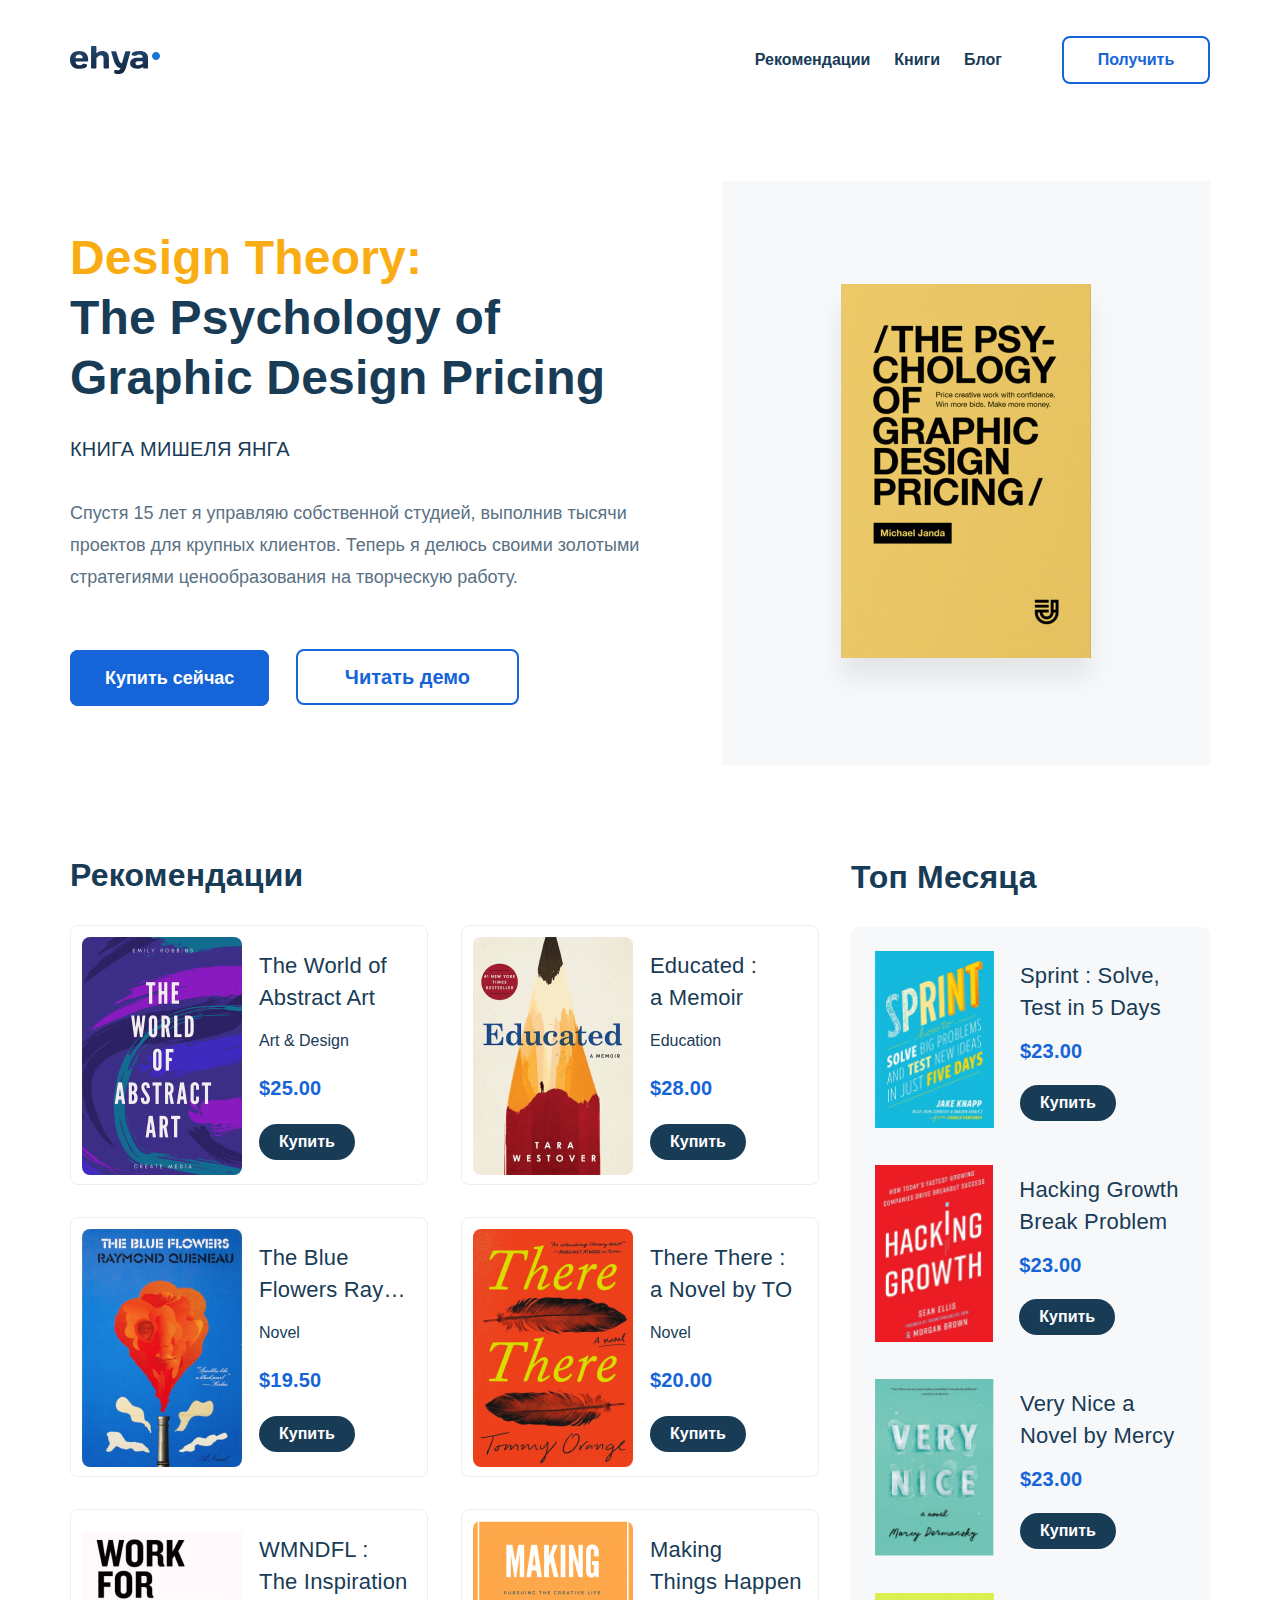
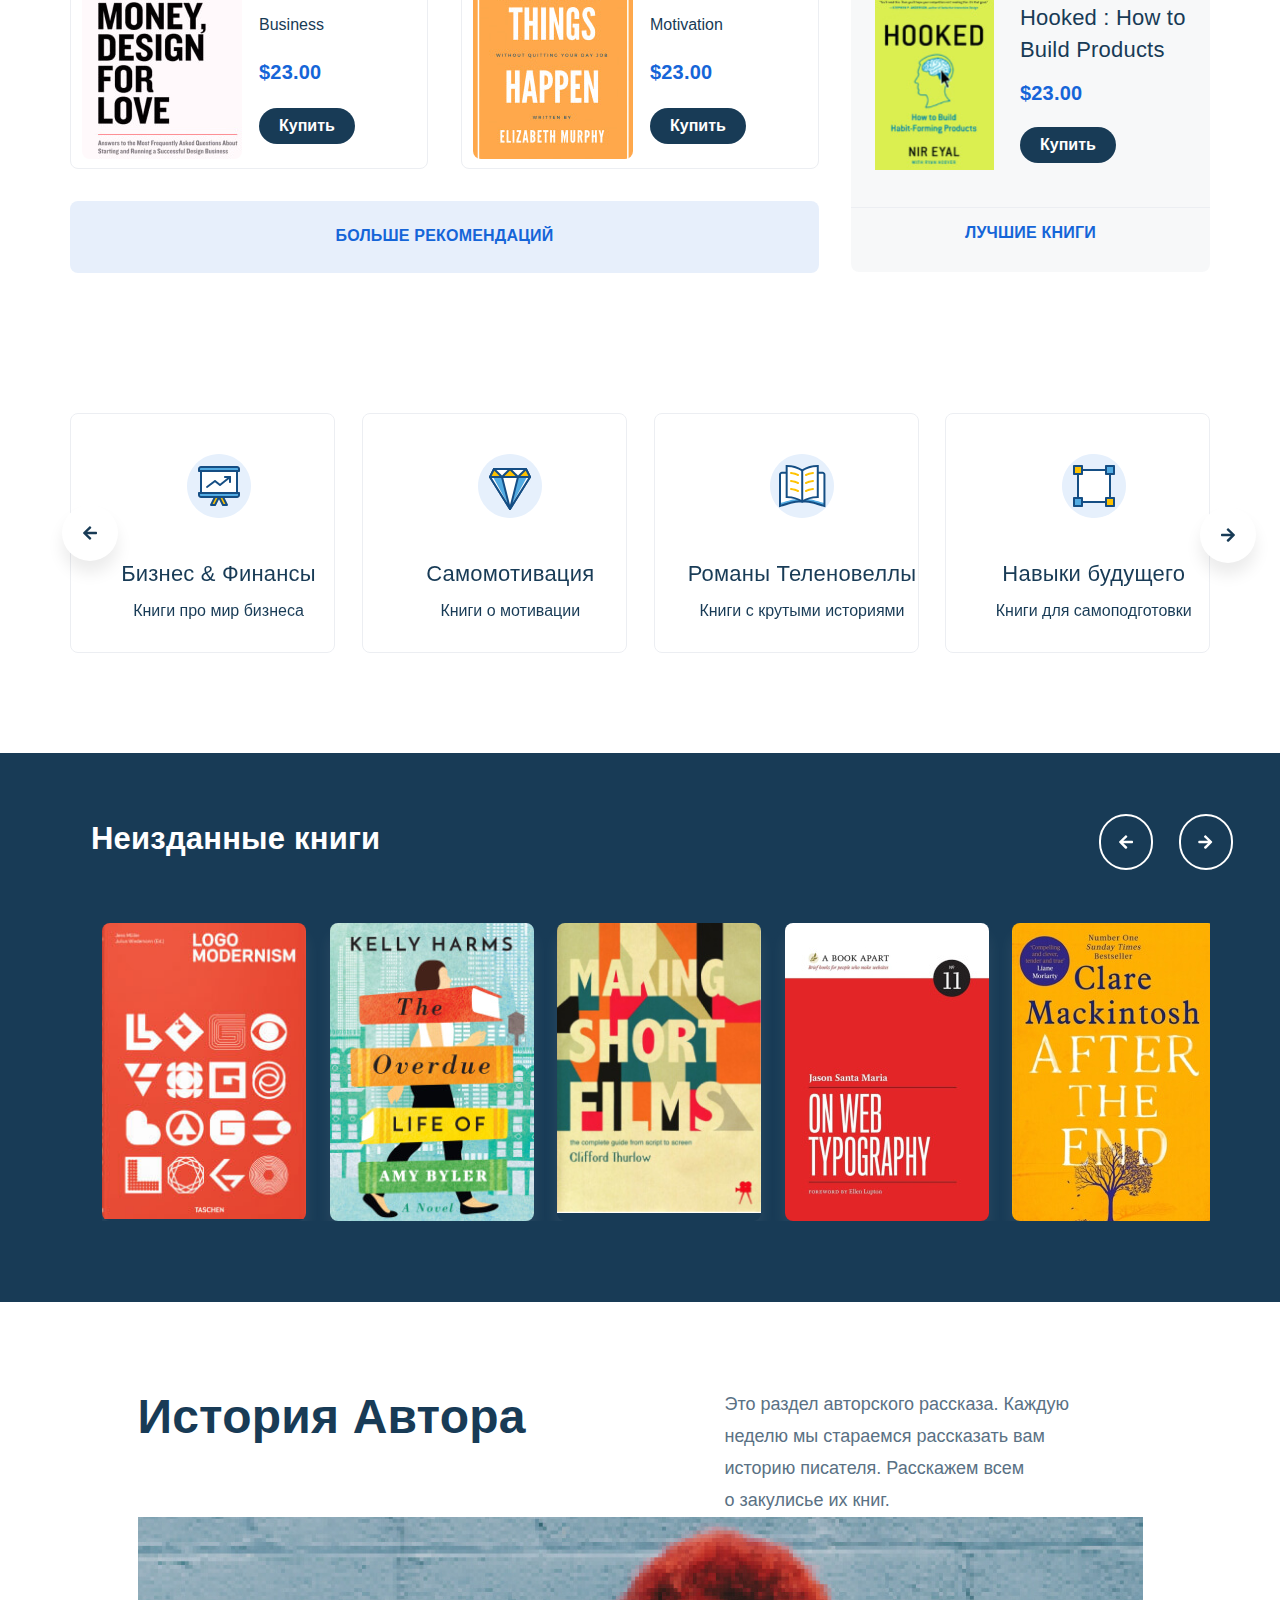
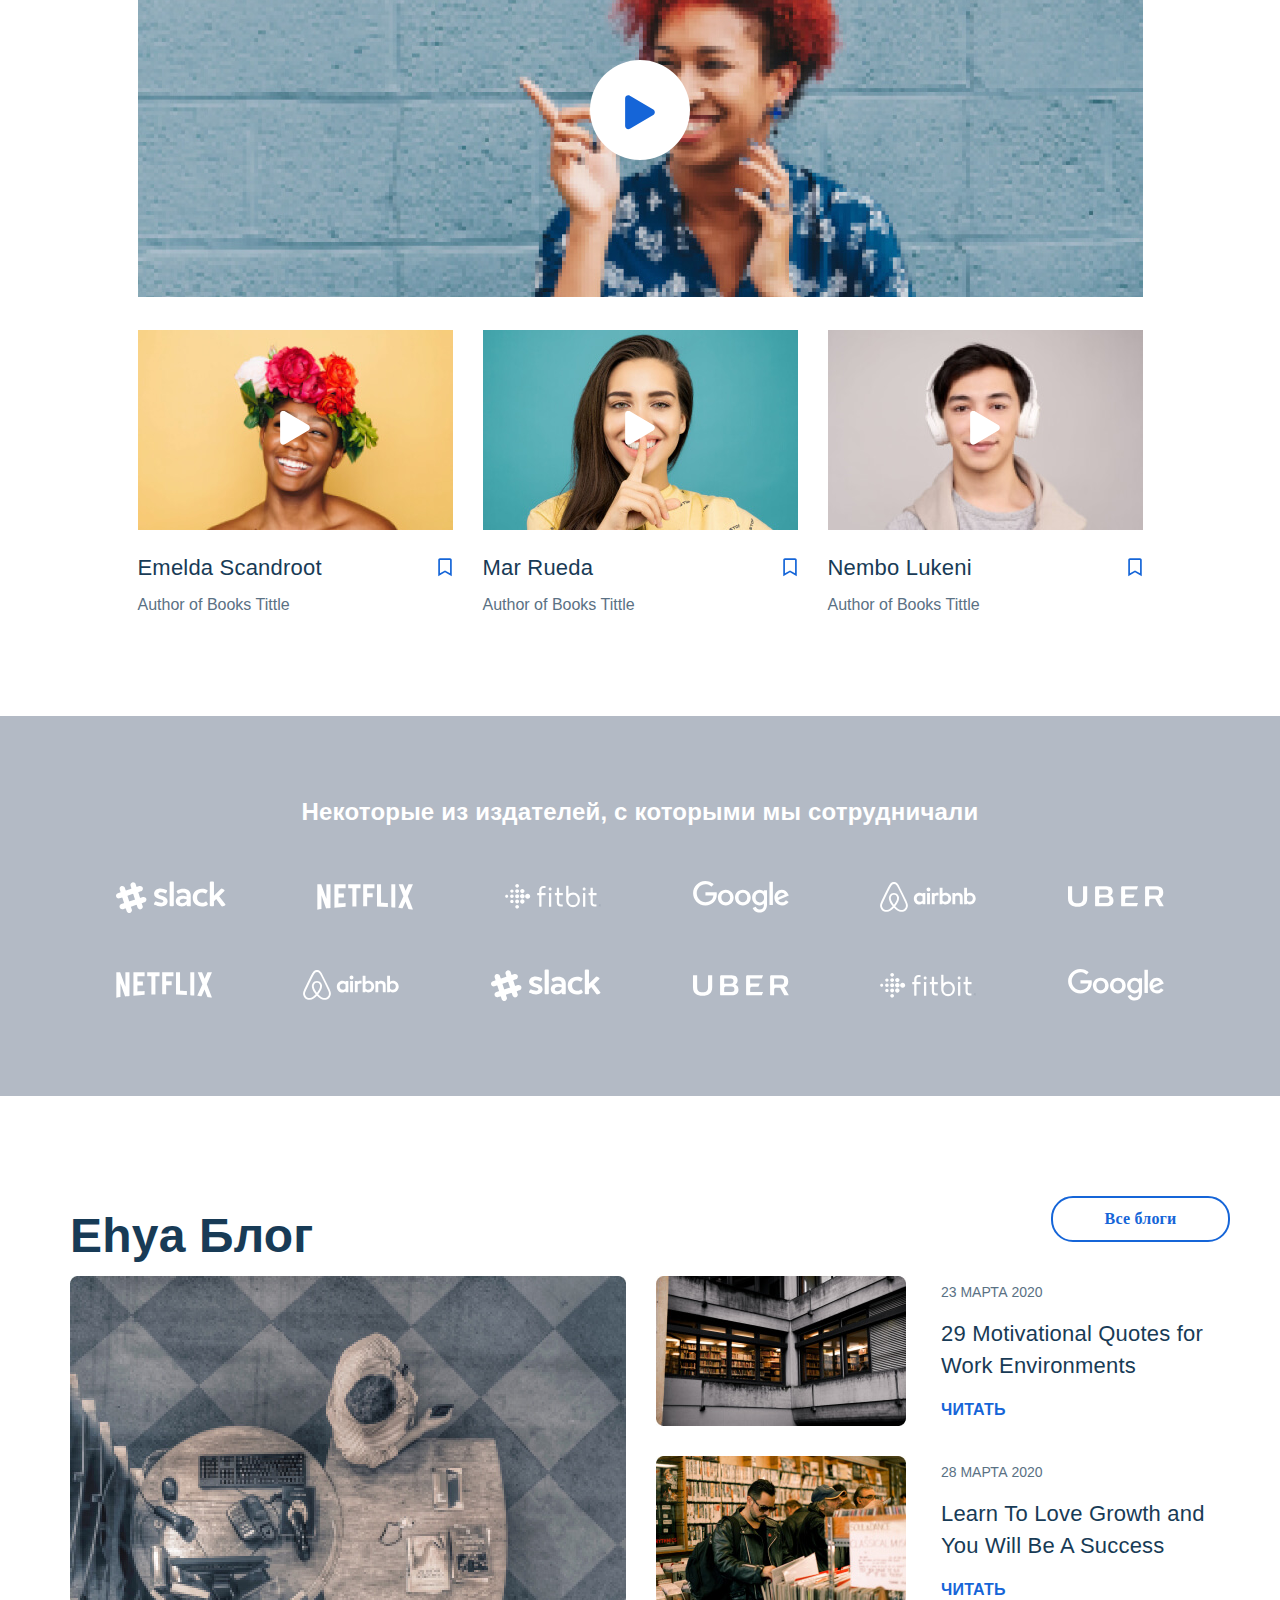
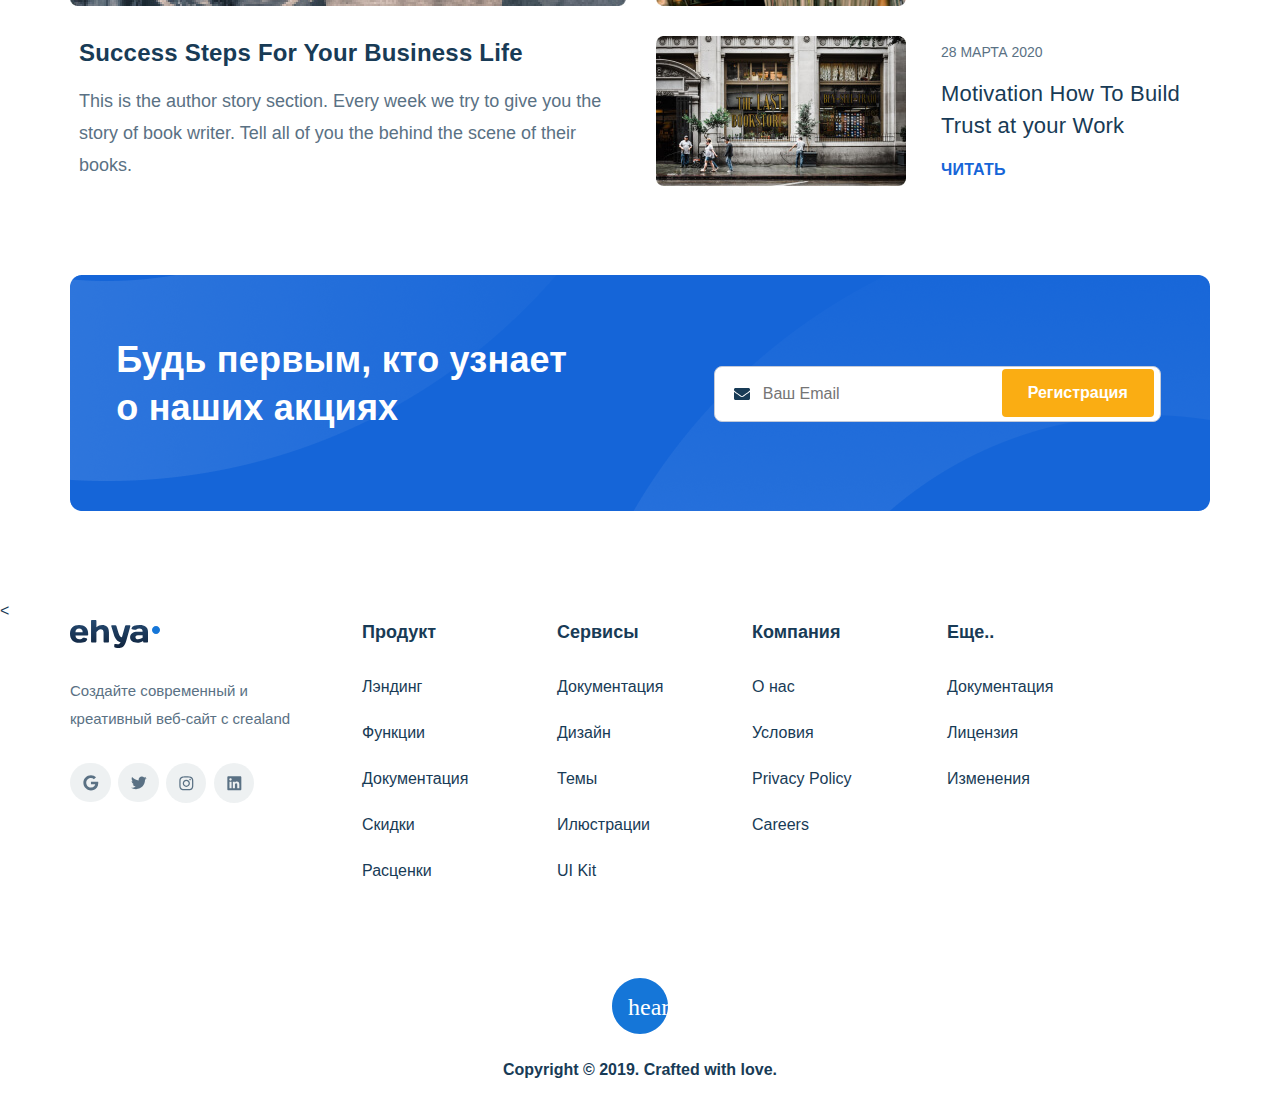
==== commit e884bbb1: "create: ad adaptive" ====
--- a/index.html
+++ b/index.html
@@ -9,106 +9,70 @@
     <title>Ehya</title>
   </head>
   <body>
-    <header class="header navbar-fixed">
-      <div class="container header__container">
-        <div class="header__wrapper">
-          <div class="logo header__logo">
-            <a href="#" class="logo__link"
-              ><img
-                src="images/logo-header.svg"
-                alt="логотип издания"
-                class="logo__link-img"
-            /></a>
-          </div>
-          <!-- /.logo navbar__logo -->
-
+    <header class="navbar navbar-fixed">
+      <div class="container navbar__container">
+  
+        <div class="navbar__wrapper">
+  
+          <div class="logo navbar__logo">
+            <a href="https://lidiya-style.ru/design-theory" class="logo__link"><img src="images/logo-header.svg" alt="логотип издания" class="logo__link-img"></a>
+          </div><!-- /.logo navbar__logo -->
+  
           <div class="navbar__wrapper-menu">
+  
             <nav class="navbar__menu navbar__menu--mobile">
-              <ul class="navbar-menu__list">
-                <li class="navbar-menu__item">
-                  <a href="#reference" class="navbar-menu__link"
-                    >Рекомендации</a
-                  >
-                </li>
-                <li class="navbar-menu__item">
-                  <a href="#theme" class="navbar-menu__link">Книги</a>
-                </li>
-                <li class="navbar-menu__item">
-                  <a href="#blog" class="navbar-menu__link">Блог</a>
-                </li>
+              
+              <ul class="navbar-menu">
+                <li class="navbar-menu__item"><a href="#reference" class="navbar-menu__link">Рекомендации</a></li>
+                <li class="navbar-menu__item"><a href="#theme" class="navbar-menu__link">Книги</a></li>
+                <li class="navbar-menu__item"><a href="#blog" class="navbar-menu__link">Блог</a></li>
               </ul>
-            </nav>
-            <!-- /.navbar__menu-mobile -->
-
-            <button
-              class="button navbar__button"
-              data-toggle="modal"
-              data-href="#read-modal"
-            >
-              Получить
-            </button>
-
+  
+            </nav><!-- /.navbar__menu-mobile -->
+            
+  
+            <button class="button navbar__button" data-toggle="modal" data-href="#read-modal">Получить</button>
+  
             <!-- кнопка меню для мобильных экранов -->
             <button class="menu-button navbar__menu-button">
-              <img
-                src="images/menu-button.svg"
-                alt="картинка кнопки вызова меню"
-                class="menu-button__line"
-              />
+              <img src="images/menu-button.svg" alt="картинка кнопки вызова меню" class="menu-button__line">
             </button>
-          </div>
-          <!-- /.navbar__menu -->
-        </div>
-        <!-- /.navbar-menu -->
-      </div>
-      <!-- /.container -->
+  
+          </div><!-- /.navbar__menu -->  
+          
+        </div><!-- /.navbar-menu -->
+  
+      </div><!-- /.container -->
     </header>
 
-    <section class="book">
-      <div class="container book__container">
-        <div class="book-info book__info">
-          <div class="book-info__text book__text">
-            <h1 class="book__title">
-              <span class="book__title-color">Design Theory:</span>The
-              Psychology of Graphic Design Pricing
+    <div class="main">
+      <div class="container">
+        <div class="main-wrapper">
+          <div class="main-offer">
+            <h1 class="main-offer__title">
+              <span class="main-offer__title__color">Design Theory:<br></span>
+              The Psychology of Graphic Design Pricing
             </h1>
-            <h3 class="book__author">книга мишеля янга</h3>
-            <p class="book__text-about">
+            <span class="main-offer__subtitle">КНИГА МИШЕЛЯ ЯНГА</span>
+            <p class="main-offer__description">
               Спустя 15 лет я управляю собственной студией, выполнив тысячи
               проектов для крупных клиентов. Теперь я делюсь своими золотыми
               стратегиями ценообразования на творческую работу.
             </p>
-            <div class="button-wrapper book__button-wrapper">
-              <button
-                data-toggle="modal"
-                data-href="#read-modal"
-                class="button book__button"
-              >
-                Купить сейчас
-              </button>
-              <a href="#" class="book__read">Читать демо</a>
-            </div>
-            <!-- /.book__wrapper-button -->
+            <a data-toggle="modal" href="#" class="main-offer__button button">Купить сейчас</a>
+            <a target="_blank" href="https://michaeljanda.com/psychopricing/" class="main-offer__button-demo button">Читать демо</a>
           </div>
-          <!-- /.book-info__text -->
-
-          <div class="book-image book__image">
-            <div class="book__image-cover">
-              <img
-                class="image image-book"
-                src="images/book-image.jpg"
-                alt="обложка книги"
-              />
-            </div>
-            <!-- /.book-image__cover -->
+          <!-- /.main-offer -->
+          <div class="main-image">
+            <img src="images/book-image.jpg" alt="Main Image" class="main-image__img">
           </div>
-          <!-- /.book-image -->
+          <!-- /.main-image -->
         </div>
-        <!-- /.book-info -->
+        <!-- /.main-wrapper -->
       </div>
       <!-- /.container -->
-    </section>
-    <!-- /.book -->
+    </div>
+    <!-- /.main -->
 
     <section class="advice">
       <a id="advice"></a>
@@ -126,7 +90,7 @@
                   <span class="advice-offer__card__subtitle">Art & Design</span>
                   <span class="advice-offer__card__price">$25.00</span>
                   <div class="advice-offer__card__bottom">
-                    <button class="advice-offer__card__button button">
+                    <button data-toggle="modal" class="advice-offer__card__button button">
                       Купить
                     </button>
                     <div class="advice-offer__card__icon"></div>
@@ -145,7 +109,7 @@
                   <span class="advice-offer__card__subtitle">Education</span>
                   <span class="advice-offer__card__price">$28.00</span>
                   <div class="advice-offer__card__bottom">
-                    <button class="advice-offer__card__button button">
+                    <button data-toggle="modal" class="advice-offer__card__button button">
                       Купить
                     </button>
                     <div class="advice-offer__card__icon-one"></div>
@@ -163,7 +127,7 @@
                   <span class="advice-offer__card__subtitle">Novel</span>
                   <span class="advice-offer__card__price">$19.50</span>
                   <div class="advice-offer__card__bottom">
-                    <button class="advice-offer__card__button button">
+                    <button data-toggle="modal" class="advice-offer__card__button button">
                       Купить
                     </button>
                     <div class="advice-offer__card__icon-two"></div>
@@ -182,7 +146,7 @@
                   <span class="advice-offer__card__subtitle">Novel</span>
                   <span class="advice-offer__card__price">$20.00</span>
                   <div class="advice-offer__card__bottom">
-                    <button class="advice-offer__card__button button">
+                    <button data-toggle="modal" class="advice-offer__card__button button">
                       Купить
                     </button>
                     <div class="advice-offer__card__icon-three"></div>
@@ -203,7 +167,7 @@
                   <span class="advice-offer__card__subtitle">Business</span>
                   <span class="advice-offer__card__price">$23.00</span>
                   <div class="advice-offer__card__bottom">
-                    <button class="advice-offer__card__button button">
+                    <button data-toggle="modal" class="advice-offer__card__button button">
                       Купить
                     </button>
                     <div class="advice-offer__card__icon-four"></div>
@@ -221,7 +185,7 @@
                   <span class="advice-offer__card__subtitle">Motivation</span>
                   <span class="advice-offer__card__price">$23.00</span>
                   <div class="advice-offer__card__bottom">
-                    <button class="advice-offer__card__button button">
+                    <button data-toggle="modal" class="advice-offer__card__button button">
                       Купить
                     </button>
                     <div class="advice-offer__card__icon-five"></div>
@@ -249,7 +213,7 @@
                     Sprint : Solve, Test in 5 Days
                   </h4>
                   <span class="advice-top__card__price">$23.00</span>
-                  <button class="advice-top__card__button button">
+                  <button data-toggle="modal" class="advice-top__card__button button">
                     Купить
                   </button>
                 </div>
@@ -263,7 +227,7 @@
                     Hacking Growth Break Problem
                   </h4>
                   <span class="advice-top__card__price">$23.00</span>
-                  <button class="advice-top__card__button button">
+                  <button data-toggle="modal" class="advice-top__card__button button">
                     Купить
                   </button>
                 </div>
@@ -279,7 +243,7 @@
                     Very Nice a Novel by Mercy
                   </h4>
                   <span class="advice-top__card__price">$23.00</span>
-                  <button class="advice-top__card__button button">
+                  <button data-toggle="modal" class="advice-top__card__button button">
                     Купить
                   </button>
                 </div>
@@ -293,7 +257,7 @@
                     Hooked : How to Build Products
                   </h4>
                   <span class="advice-top__card__price">$23.00</span>
-                  <button class="advice-top__card__button button">
+                  <button data-toggle="modal" class="advice-top__card__button button">
                     Купить
                   </button>
                 </div>
@@ -460,11 +424,11 @@
   
           <!-- If we need navigation buttons -->
           <button class="slide-button slide-button--next">
-            <img src="images/slide-theme-next.svg" alt="стрелка слайдера вправо" class="slide-button__img">
+            
           </button>
   
           <button class="slide-button slide-button--prev">
-            <img src="images/slide-theme-prev.svg" alt="стрелка слайдера влево" class="slide-button__img">
+            
           </button>
           
   
@@ -489,18 +453,12 @@
             <!-- кнопка вперед -->
             <div class="unedited__wrapper-button">
               <button class="unedited__button unedited__button--prev">
-                <svg class="svg-unedited" xmlns="http://www.w3.org/2000/svg">
-                  <path d="M8.317 12.938c.312-.313.281-.782 0-1.094L4.536 8.25h9a.74.74 0 0 0 .75-.75v-1a.76.76 0 0 0-.75-.75h-9l3.781-3.563c.281-.312.312-.78 0-1.093L7.629.406a.774.774 0 0 0-1.062 0L.504 6.5a.684.684 0 0 0 0 1.031l6.063 6.094c.281.281.75.281 1.062 0l.688-.688z"/>
-                </svg>
               </button><!-- /.unedited__button -->
             </div><!-- /.unedited__button-wrapper -->
   
             <!-- кнопка назад -->
             <div class="unedited__wrapper-button">
               <button class="unedited__button unedited__button--next">
-                <svg class="svg-unedited" xmlns="http://www.w3.org/2000/svg">
-                  <path d="M6.223 1.094c-.312.312-.281.781 0 1.093l3.782 3.563h-8.97a.74.74 0 0 0-.75.75v1c0 .438.313.75.75.75h8.97l-3.782 3.594a.814.814 0 0 0 0 1.094l.688.687c.312.281.781.281 1.062 0l6.094-6.094c.281-.281.281-.75 0-1.062L7.973.406c-.281-.281-.75-.281-1.062 0l-.688.688z"/>
-                </svg>
               </button><!-- /.unedited__button -->
             </div><!-- /.unedited__button-wrapper -->
           
@@ -584,313 +542,222 @@
     </section><!-- /.unedited -->
 
 
-    <section class="video">
-      <div class="container video__container">
-        <div class="video-text video__text">
-          <h2 class="video__title">История Автора</h2>
-          <p class="video__description">Это раздел авторского рассказа. Каждую неделю мы стараемся рассказать вам историю писателя. Расскажем всем&nbsp;о закулисье их книг.</p>
+    <section class="story">
+      <div class="container story-container">
+        <div class="story-wrapper">
+          <div class="story-header">
+            <h2 class="story-header__title">История автора</h2>
+            <div class="story-header__description">
+              <p class="story-header__description__text">
+                Это раздел авторского рассказа. Каждую неделю мы стараемся
+                рассказать вам историю писателя. Расскажем всем о&nbsp;закулисье
+                их книг.
+              </p>
+            </div>
+          </div>
+          <!-- /.story-header -->
+          <div class="story-video">
+            <div class="story-video__main" id="player">
+              <script src="js/iframe_api.js"></script>
+              <img src="images/video-1.jpg" alt="Video: Main Story" class="story-video__main__image">
+              <img src="images/play-main-icon.svg" alt="Icon: Play" class="story-video__main__icon">
+            </div>
+          </div>
+          <div class="story-bottom">
+            <div class="story-bottom__emelda">
+              <script src="js/iframe_api.js"></script>
+              <div class="story-bottom__emelda" id="player-one">
+                <img src="images/video-2.jpg" alt="Video: Story Emelda" class="story-bottom__emelda__image story-bottom__player">
+                <img src="images/play-row-icon.svg" alt="Icon: Play" class="story-bottom__play story-bottom__play__emelda">
+              </div>
+              <div class="story-bottom__description">
+                <h3 class="story-bottom__title">Emelda Scandroot</h3>
+                <span class="story-bottom__subtitle">Author of Books Tittle</span>
+                <div class="story-bottom__icon__emelda"></div>
+              </div>
+            </div>
+            <div class="story-bottom__mar">
+              <div class="story-bottom__mar" id="player-two">
+                <img src="images/video-3.jpg" alt="Video: Story Mar" class="story-bottom__mar__image story-bottom__player">
+                <img src="images/play-row-icon.svg" alt="Icon: Play" class="story-bottom__play story-bottom__play__mar">
+              </div>
+              <div class="story-bottom__description">
+                <h3 class="story-bottom__title">Mar Rueda</h3>
+                <span class="story-bottom__subtitle">Author of Books Tittle</span>
+                <div class="story-bottom__icon story-bottom__icon__mar"></div>
+              </div>
+            </div>
+            <div class="story-bottom__nembo">
+              <div class="story-bottom__nembo" id="player-three">
+                <img src="images/video-4.jpg" alt="Video: Story Nembo" class="story-bottom__nembo__image story-bottom__player">
+                <img src="images/play-row-icon.svg" alt="Icon: Play" class="story-bottom__play story-bottom__play__nembo">
+              </div>
+              <div class="story-bottom__description">
+                <h3 class="story-bottom__title">Nembo Lukeni</h3>
+                <span class="story-bottom__subtitle">Author of Books Tittle</span>
+                <div class="story-bottom__icon story-bottom__icon__nembo"></div>
+              </div>
+            </div>
+          </div>
         </div>
-  
-        <!-- основное видео -->
-        <div class="video-main">
-          <div class="video  video-main__wrapp" id="player">
-            <script src="js/iframe_api.js"></script>
-            <img src="images/video-1.jpg" alt class="video__back-first">
-            <img src="images/play-main-icon.svg" alt="иконка play" class="video__play-big video__img-cap">
-          </div><!-- /.video-main__wrapp -->
-        </div><!-- /.video-main -->
-  
-        <div class="video__play">
-          <!-- видео-2 -->
-          <div class="video-row">
-  
-            <div class="video-row__wrapp video-row__wrapp--bg2">
-              <a class="video-row__wrapp video-row__wrapp--bg2" data-fancybox href="https://www.youtube.com/watch?v=I82VFgIvbAU">
-                <img src="images/video-2.jpg" alt class="video__back-second">
-                <img src="images/play-row-icon.svg" alt="картинка видео-заглушка" class="video__img-cap video__play-small">
-              </a>
-            </div><!-- /.video-main__wrapp -->
-  
-            <div class="video-row__info"> 
-              <div class="video-row__text">
-                <h3 class="video-row__title">
-                  <a class="video-row__title" href="#!">Emelda Scandroot</a>
-                </h3>
-                <div class="video-row__description">
-                  <a href="#" class="video-row__description">Author of Books Tittle</a>
-                </div>
-              </div><!-- /.video-row__text -->            
-              
-              <button class="video-row__icon-wrapp"><img src="images/flag.svg" alt="иконка флаг" class="video-row__icon"></button>
-              
-            </div><!-- /.video-row__info -->
-  
-          </div><!-- /.video-row -->
-  
-          <!-- видео-3 -->
-          <div class="video-row">
-                    
-            <div class="video-row__wrapp  video-row__wrapp--bg3">
-              <a class="video-row__wrapp video-row__wrapp--bg2" data-fancybox href="https://www.youtube.com/watch?v=F4wlXIx9koI">
-                <img src="images/video-3.jpg" alt class="video__back-second">
-              <img src="images/play-row-icon.svg" alt="картинка видео-заглушка" class="video__img-cap video__play-small">
-              </a>
-            </div><!-- /.video-main__wrapp -->
-          
-            <div class="video-row__info">
-              <div class="video-row__text">
-                <h3 class="video-row__title">
-                  <a href="#" class="video-row__title">Mar Rueda</a>
-                </h3>
-                <div class="video-row__description">
-                  <a href="#">Author of Books Tittle</a>
-                </div>
-              </div><!-- /.video-row__text -->
-              
-              <button class="video-row__icon-wrapp"><img src="images/flag.svg" alt="иконка флаг" class="video-row__icon"></button>
-  
-            </div><!-- /.video-row__info -->                  
-          </div><!-- /.video-row -->
-  
-          <!-- видео-4 -->
-          <div class="video-row video-row--last">
-          
-            <div class="video-row__wrapp video-row__wrapp--bg4">
-              <a class="video-row__wrapp video-row__wrapp--bg2" data-fancybox href="https://www.youtube.com/watch?v=Wwvyiqvmem4">
-                <img src="images/video-4.jpg" alt class="video__back-second">
-               <img src="images/play-row-icon.svg" alt="картинка видео-заглушка" class="video__img-cap video__play-small">
-              </a>
-            </div><!-- /.video-main__wrapp -->
-          
-            <div class="video-row__info">
-              <div class="video-row__text">
-                <h3 class="video-row__title">
-                  <a href="#!">Nembo Lukeni</a>
-                </h3>
-                <div class="video-row__description">
-                  <a href="#">Author of Books Tittle</a>
-                </div>
-              </div><!-- /.video-row__text -->
-              <button class="video-row__icon-wrapp"><img src="images/flag.svg" alt="иконка флаг" class="video-row__icon"></button>
-  
-            </div><!-- /.video-row__info -->        
-          </div><!-- /.video-row -->
-          
-        </div><!-- /.video__play -->
-  
-      </div><!-- /.conrainer video__container -->
+        <!-- /.story-wrapper -->
+      </div>
+      <!-- /.container -->
     </section>
-  
-
-
-    <section class="sponsors">
-      <div class="sponsors__indent">
-  
-        <div class="container sponsors__container">
-        <div class="sponsors__grid">
-          
-          <div class="sponsors__text">
-            <h3 class="sponsors__title">Некоторые из издателей, с которыми мы сотрудничали</h3>
-          </div><!-- /.sponsors__text -->
-          
-          <!-- sponsor1 -->
-          <div class="sponsor sponsor-wrapper">
-            <img src="images/sponsor-img-1.svg" alt="логотип фирмы slack" class="sponsor__image">
-          </div><!-- /.sponsor sponsor-wrapper -->
-  
-          <!-- sponsor2 -->
-          <div class="sponsor sponsor-wrapper">
-            <img src="images/sponsor-img-2.svg" alt="логотип фирмы netflix" class="sponsor__image">
-          </div><!-- /.sponsor sponsor-wrapper -->
-  
-          <!-- sponsor3 -->
-          <div class="sponsor sponsor-wrapper">
-            <img src="images/sponsor-img-3.svg" alt="логотип фирмы fitbit" class="sponsor__image">
-          </div><!-- /.sponsor sponsor-wrapper -->
-  
-          <!-- sponsor4 -->
-          <div class="sponsor sponsor-wrapper">
-            <img src="images/sponsor-img-4.svg" alt="логотип фирмы google" class="sponsor__image">
-          </div><!-- /.sponsor sponsor-wrapper -->
-  
-          <!-- sponsor5 -->
-          <div class="sponsor sponsor-wrapper">
-            <img src="images/sponsor-img-5.svg" alt="логотип фирмы airbnb" class="sponsor__image">
-          </div><!-- /.sponsor sponsor-wrapper -->
-  
-          <!-- sponsor6 -->
-          <div class="sponsor sponsor-wrapper">
-            <img src="images/sponsor-img-6.svg" alt="логотип фирмы uber" class="sponsor__image">
-          </div><!-- /.sponsor sponsor-wrapper -->
-  
-          <!-- _________________повтор______________ --><!-- sponsor2 -->
-          <div class="sponsor sponsor-wrapper sponsor-wrapper--last">
-            <img src="images/sponsor-img-2.svg" alt="логотип фирмы netflix" class="sponsor__image">
-          </div><!-- /.sponsor sponsor-wrapper -->
-          <!-- sponsor5 -->
-          <div class="sponsor sponsor-wrapper sponsor-wrapper--last">
-            <img src="images/sponsor-img-5.svg" alt="логотип фирмы airbnb" class="sponsor__image">
-          </div><!-- /.sponsor sponsor-wrapper -->
-          <!-- sponsor1 -->
-          <div class="sponsor sponsor-wrapper sponsor-wrapper--last">
-            <img src="images/sponsor-img-1.svg" alt="логотип фирмы slack" class="sponsor__image">
-          </div><!-- /.sponsor sponsor-wrapper -->
-          <!-- sponsor6 -->
-          <div class="sponsor sponsor-wrapper sponsor-wrapper--last">
-            <img src="images/sponsor-img-6.svg" alt="логотип фирмы uber" class="sponsor__image">
-          </div><!-- /.sponsor sponsor-wrapper -->
-          <div class="sponsor sponsor-wrapper sponsor-wrapper--last">
-            <img src="images/sponsor-img-3.svg" alt="логотип фирмы fitbit" class="sponsor__image">
-          </div><!-- /.sponsor sponsor-wrapper -->
-          <!-- sponsor4 -->
-          <div class="sponsor sponsor-wrapper sponsor-wrapper--last">
-            <img src="images/sponsor-img-4.svg" alt="логотип фирмы google" class="sponsor__image">
-          </div><!-- /.sponsor sponsor-wrapper -->
-  
-  
-        </div><!-- /.sponsors__grid -->
-  
-      </div><!-- /.container sponsors__container -->
-  
-      </div><!-- /.sponsors__indent -->
-    </section><!-- /.sponsors -->
+    <!-- /.story -->
+  
+
+
+    <section class="partners">
+      <div class="container">
+        <div class="partners-wrapper">
+          <h2 class="partners-title">
+            Некоторые из издателей, с которыми мы сотрудничали
+          </h2>
+          <div class="partners-logo">
+            <div class="partners-logo__top">
+              <div class="partners-logo__item">
+                <a href="https://slack.com" class="partners-logo__link">
+                  <img src="images/sponsor-img-1.svg" alt="Icon: Slack" class="
+                      partners-logo__item__icon partners-logo__item__icon__slack
+                    ">
+                </a>
+              </div>
+              <div class="partners-logo__item">
+                <a href="https://netflix.com" class="partners-logo__link"><img src="images/sponsor-img-2.svg" alt="Icon: Netflix" class="partners-logo__item__icon"></a>
+              </div>
+              <div class="partners-logo__item">
+                <a href="https://fitbit.com" class="partners-logo__link"><img src="images/sponsor-img-3.svg" alt="Icon: Fitbit" class="partners-logo__item__icon"></a>
+              </div>
+              <div class="partners-logo__item">
+                <a href="https://google.com" class="partners-logo__link"><img src="images/sponsor-img-4.svg" alt="Icon: Google" class="partners-logo__item__icon"></a>
+              </div>
+              <div class="partners-logo__item">
+                <a href="https://airbnb.com" class="partners-logo__link"><img src="images/sponsor-img-5.svg" alt="Icon: Airbnb" class="partners-logo__item__icon"></a>
+              </div>
+              <div class="partners-logo__item">
+                <a href="https://uber.com" class="partners-logo__link"><img src="images/sponsor-img-6.svg" alt="Icon: Uber" class="partners-logo__item__icon"></a>
+              </div>
+            </div>
+            <!-- /.partners-logo__top -->
+            <div class="partners-logo__bottom">
+              <div class="partners-logo__item">
+                <a href="https://netflix.com" class="partners-logo__link"><img src="images/sponsor-img-2.svg" alt="Icon: Netflix" class="partners-logo__item__icon"></a>
+              </div>
+              <div class="partners-logo__item">
+                <a href="https://airbnb.com" class="partners-logo__link"><img src="images/sponsor-img-5.svg" alt="Icon: Airbnb" class="partners-logo__item__icon"></a>
+              </div>
+              <div class="partners-logo__item">
+                <a href="https://slack.com" class="partners-logo__link">
+                  <img src="images/sponsor-img-1.svg" alt="Icon: Slack" class="partners-logo__item__icon">
+                </a>
+              </div>
+              <div class="partners-logo__item">
+                <a href="https://uber.com" class="partners-logo__link"><img src="images/sponsor-img-6.svg" alt="Icon: Uber" class="partners-logo__item__icon"></a>
+              </div>
+              <div class="partners-logo__item">
+                <a href="https://fitbit.com" class="partners-logo__link"><img src="images/sponsor-img-3.svg" alt="Icon: Fitbit" class="partners-logo__item__icon"></a>
+              </div>
+              <div class="partners-logo__item">
+                <a href="https://google.com" class="partners-logo__link"><img src="images/sponsor-img-4.svg" alt="Icon: Google" class="partners-logo__item__icon"></a>
+              </div>
+            </div>
+            <!-- /.partners-logo__bottom -->
+          </div>
+          <!-- /.partners__logo -->
+        </div>
+        <!-- /.partners-wrapper -->
+      </div>
+      <!-- /.container -->
+    </section>
+    <!-- /.partners -->
 
 
 
 
     <section class="blog">
-
-      <div class="container blog__container">
-        
-        <!-- top -->
-        <div class="blog__wrapper">
-          
-          <h2 class="blog__title" id="blog">Ehya Блог</h2>
-          
-          <div class="blog__link-wrapper">
-            <a href="#" class="blog__link">Все Блоги</a>
-          </div><!-- /.link blog__link -->
-  
-          <!-- статьи -->
-          <div class="articles blog__articles-wrapper">
-          
-          
-            <!-- основная статья -->
-            <div class="article articles__block-first">
-          
-              <div class="article__image-wrapper">
-                <img src="images/blog-first.jpg" alt="изображение рабочего стола - вид сверху" class="article__image">
-              </div><!-- /.article__image-wrapper -->
-          
-              <h3 class="article__title article__title-first">
-                <a href="#!" class="article__title article__title-first">Success Steps For Your Business Life</a>
+      <a id="blog"></a>
+      <div class="container">
+        <div class="blog-wrapper">
+          <div class="blog-header">
+            <h2 class="blog-header__title">Ehya Блог</h2>
+            <a href="#" class="blog-header__button button"> Все блоги </a>
+          </div>
+          <!-- /.blog-header -->
+          <div class="blog-main">
+            <div class="blog-article">
+              <img src="images/blog-first.jpg" alt="Image: Article" class="blog-article__image">
+              <h3 class="blog-article__title">
+                Success Steps For Your Business Life
               </h3>
-              <p class="article__text">This is the author story section. Every week we try to give you the&nbsp;story of book
-                writer. Tell all of you the behind the scene of their&nbsp;books.</p>
-            </div><!-- /.articles__block-first -->
-          
-          
-            <!-- список других статей -->
-            <div class="article articles__block-list">
-              <ul class="article__list">
-          
-                <!-- карточка1 -->
-                <li class="article__list-item item-blog">
-          
-                  <div class="item-blog__wrapper-image">
-                    <img src="images/blog-list-1.jpg" alt="фото части здания с видимыми стеллажами в окне" class="article__image article__image-list">
-                  </div><!-- /.item__wrapper -->
-          
-                  <div class="item-blog__wrapper-text">
-                    <div class="item-blog__date">23 марта 2020</div>
-                    <h3 class="item-blog__title">
-                      <a href="#" class="item-blog__title">29 Motivational Quotes for&nbsp;Work Environments</a>
-                    </h3>
-                    <a href="#" class="item-blog__link">Читать</a>
-          
-                  </div><!-- /.item__wrapper-text -->
-          
-                </li><!-- /.article__list-item -->
-          
-                <!-- карточка2 -->
-                <li class="article__list-item item-blog">
-          
-                  <div class="item-blog__wrapper-image">
-                    <img src="images/blog-list-2.jpg" alt="фото посетителе в библиотеке" class="article__image article__image-list">
-                  </div><!-- /.item__wrapper -->
-          
-                  <div class="item-blog__wrapper-text">
-                    <div class="item-blog__date">28 марта 2020</div>
-                    <h3 class="item-blog__title">
-                      <a href="#"  class="item-blog__title">Learn To Love Growth and&nbsp;You Will Be A Success</a>
-                    </h3>
-                    <a href="#" class="item-blog__link">Читать</a>
-          
-                  </div><!-- /.item__wrapper-text -->
-          
-                </li><!-- /.article__list-item -->
-          
-                <!-- карточка3 -->
-                <li class="article__list-item item-blog">
-          
-                  <div class="item-blog__wrapper-image">
-                    <img src="images/blog-list-3.jpg" alt="фото посетителе в библиотеке" class="article__image article__image-list">
-                  </div><!-- /.item-blog__wrapper -->
-          
-                  <div class="item-blog__wrapper-text">
-                    <div class="item-blog__date">28 марта 2020</div>
-                    <h3 class="item-blog__title">
-                      <a href="#"  class="item-blog__title">Motivation How To&nbsp;Build Trust&nbsp;at your Work</a>
-                    </h3>
-                    <a href="#" class="item-blog__link">Читать</a>
-          
-                  </div><!-- /.item-blog__wrapper-text -->
-          
-                </li><!-- /.article__list-item-blog -->
-          
-              </ul><!-- /.article__list -->
-            </div>
-            <!-- /.articles__block-list -->
-          
-          
-          </div><!-- /.blog__articles-wrapper -->
-  
-        </div><!-- /.blog__top-wrapper -->
-  
-        
-  
-      </div><!-- /.container blog__container -->
-  
-    </section><!-- /.blog -->
-
-
-    <section class="subscription">
-      <div class="circle-wrepper">
-        <div class="container subscription__container">
-        
-          <div class="subscription__circle ">
-            <img src="images/oval-1.svg" alt="декоративный элемент - овал" class="circle-one">
-            <img src="images/oval-2.svg" alt="декоративный элемент - овал" class="circle-two">
+              <p class="blog-article__description">
+                This is the author story section. Every week we try to give you
+                the story of book writer. Tell all of you the behind the scene
+                of their books.
+              </p>
+            </div>
+            <!-- /.blog-article -->
+            <div class="blog-reviews">
+              <div class="blog-reviews__quotes blog-reviews__card">
+                <img src="images/blog-list-1.jpg" alt="Image: Reviews" class="blog-reviews__quotes__image blog-reviews__image">
+                <div class="blog-reviews__info">
+                  <span class="blog-reviews__quotes__date blog-reviews__date">23 марта 2020</span>
+                  <h3 class="blog-reviews__quotes__title blog-reviews__title">
+                    29 Motivational Quotes for Work Environments
+                  </h3>
+                  <a href="#" class="blog-reviews__quotes__link blog-reviews__link">Читать</a>
+                </div>
+              </div>
+              <div class="blog-reviews__learn blog-reviews__card">
+                <img src="images/blog-list-2.jpg" alt="Image: Reviews" class="blog-reviews__learn__image blog-reviews__image">
+                <div class="blog-reviews__info">
+                  <span class="blog-reviews__learn__date blog-reviews__date">28 марта 2020</span>
+                  <h3 class="blog-reviews__learn__title blog-reviews__title">
+                    Learn To Love Growth and You Will Be A Success
+                  </h3>
+                  <a href="#" class="blog-reviews__learn__link blog-reviews__link">Читать</a>
+                </div>
+              </div>
+              <div class="blog-reviews__motivation blog-reviews__card">
+                <img src="images/blog-list-3.jpg" alt="Image: Reviews" class="blog-reviews__motivation__image blog-reviews__image">
+                <div class="blog-reviews__info">
+                  <span class="blog-reviews__motivation__date blog-reviews__date">28 марта 2020</span>
+                  <h3 class="blog-reviews__motivation__title blog-reviews__title">
+                    Motivation How To Build Trust at your Work
+                  </h3>
+                  <a href="#" class="blog-reviews__motivation__link blog-reviews__link">Читать</a>
+                </div>
+              </div>
+            </div>
+            <!-- /.blog-reviews -->
           </div>
-        
-          <div class="subscription__wrepper">
-            <h2 class="subscription__title">Будь первым, кто&nbsp;узнает о&nbsp;наших акциях</h2>
-        
-            <div class="form-wrepper">
-              <form action="send.php" method="POST" class="subscripe subscription__form">
-                <input type="email" class="subscription__input" placeholder="Ваш Emaill" name="email" required>
-                <button class="subscription__button">Регистрация</button>
-                <img src="images/icon-mail.svg" alt class="subscription__icon">
-              </form><!-- /.subscripe -->
-            </div><!-- /.form-wrepper -->
-        
-          </div>
-        
-        
-        </div><!-- /.container subscription__container -->
-  
-      </div><!-- /.circle-wrepper -->    
-    </section><!-- /.subscription -->
+          <!-- /.blog-main -->
+        </div>
+        <!-- /.blog-wrapper -->
+      </div>
+      <!-- /.container -->
+    </section>
+    <!-- /.blog -->
+
+
+    <section class="subscribe">
+      <div class="container subscribe-container">
+        <div class="subscribe-wrapper">
+          <h2 class="subscribe-title">
+            Будь первым, кто узнает <br>
+            о наших акциях
+          </h2>
+          <form action="send.php" method="POST" class="subscribe-form">
+            <input id="contstrix" type="email" class="subscribe__input" placeholder="Ваш Email" name="subscribe" required>
+            <div class="subscribe-form__icon"></div>
+            <button class="subscribe__button" type="submit">Регистрация</button>
+          </form>
+        </div>
+        <!-- /.subscribe-wrapper -->
+      </div>
+      <!-- /.container -->
+    </section>
+    <!-- /.subscribe -->
 
 
 
@@ -981,6 +848,63 @@
 </footer><!-- /.footer -->
 
 
+<div class="modal">
+  <div class="modal__overlay"></div>
+  <div class="modal__dialog">
+    <a href="#" class="modal__close"
+      ><img
+        src="images/close.svg"
+        alt="icon: close"
+        class="modal__close-img"
+    /></a>
+    <h2 class="modal__title">Заказать книгу</h2>
+    <form action="send.php" method="POST" class="modal__form form">
+      <div class="modal__form-input">
+        <input
+        type="text"
+        class="modal__input modal__placeholder"
+        placeholder="Ваше имя*"
+        name="name"
+        required
+        minlength="2"
+      />
+      </div>
+      <div class="modal__form-input">
+        <input
+        type="tel"
+        class="modal__input modal__placeholder phone"
+        placeholder="Ваш номер телефона*"
+        name="phone"
+        required
+        minlength="18"
+      />
+      </div>
+      <div class="modal__form-input">
+        <input
+        type="email"
+        class="modal__input modal__placeholder"
+        placeholder="Ваш email*"
+        name="email"
+        required
+      />
+      </div>
+      
+      <textarea
+        cols="30"
+        rows="10"
+        class="modal__textarea modal__placeholder"
+        placeholder="Сообщение"
+        name="message"
+      ></textarea>
+      <div class="modal__button-block">
+        <button class="button modal__button">Отправить</button>
+        <span class="modal__info">*Обязательные поля</span>
+      </div>
+    </form>
+  </div>
+</div>
+
+
   </body>
   <script defer src="js/swiper-bundle.min.js"></script>
   <script defer src="js/jquery-3.6.0.min.js"></script>
--- a/css/style.css
+++ b/css/style.css
@@ -1,2 +1,2 @@
-*{box-sizing:border-box}body{margin:0;padding:0;font-family:'Open Sans', sans-serif;background-color:#ffffff}img{object-fit:cover}.container{max-width:1140px;margin:0 auto;width:100%}ul{list-style-type:none}li{text-decoration:none}textarea:focus,input:focus{outline:none}/*! normalize.css v8.0.1 | MIT License | github.com/necolas/normalize.css */html{line-height:1.15;-webkit-text-size-adjust:100%}body{margin:0}main{display:block}h1{font-size:2em;margin:0.67em 0}hr{box-sizing:content-box;height:0;overflow:visible}pre{font-family:monospace, monospace;font-size:1em}a{background-color:transparent}abbr[title]{border-bottom:none;text-decoration:underline;text-decoration:underline dotted}b,strong{font-weight:bolder}code,kbd,samp{font-family:monospace, monospace;font-size:1em}small{font-size:80%}sub,sup{font-size:75%;line-height:0;position:relative;vertical-align:baseline}sub{bottom:-0.25em}sup{top:-0.5em}img{border-style:none}button,input,optgroup,select,textarea{font-family:inherit;font-size:100%;line-height:1.15;margin:0}button,input{overflow:visible}button,select{text-transform:none}button,[type="button"],[type="reset"],[type="submit"]{-webkit-appearance:button}button::-moz-focus-inner,[type="button"]::-moz-focus-inner,[type="reset"]::-moz-focus-inner,[type="submit"]::-moz-focus-inner{border-style:none;padding:0}button:-moz-focusring,[type="button"]:-moz-focusring,[type="reset"]:-moz-focusring,[type="submit"]:-moz-focusring{outline:1px dotted ButtonText}fieldset{padding:0.35em 0.75em 0.625em}legend{box-sizing:border-box;color:inherit;display:table;max-width:100%;padding:0;white-space:normal}progress{vertical-align:baseline}textarea{overflow:auto}[type="checkbox"],[type="radio"]{box-sizing:border-box;padding:0}[type="number"]::-webkit-inner-spin-button,[type="number"]::-webkit-outer-spin-button{height:auto}[type="search"]{-webkit-appearance:textfield;outline-offset:-2px}[type="search"]::-webkit-search-decoration{-webkit-appearance:none}::-webkit-file-upload-button{-webkit-appearance:button;font:inherit}details{display:block}summary{display:list-item}template{display:none}[hidden]{display:none}@font-face{font-family:'Open Sans';src:local("Open Sans"),local("OpenSans"),url("opensans.woff2") format("woff2"),url("opensans.woff") format("woff"),url("opensans.ttf") format("truetype");font-weight:400;font-style:normal}@font-face{font-family:'Open Sans';src:local("Open Sans Semibold"),local("OpenSans-Semibold"),url("opensanssemibold.woff2") format("woff2"),url("opensanssemibold.woff") format("woff"),url("opensanssemibold.ttf") format("truetype");font-weight:600;font-style:normal}@font-face{font-family:'Open Sans';src:local("Open Sans Bold"),local("OpenSans-Bold"),url("opensansbold.woff2") format("woff2"),url("opensansbold.woff") format("woff"),url("opensansbold.ttf") format("truetype");font-weight:700;font-style:normal}@font-face{font-family:'Roboto';src:local("Roboto Medium"),local("Roboto-Medium"),url("Robotomedium.woff2") format("woff2"),url("Robotomedium.woff") format("woff"),url("Robotomedium.ttf") format("truetype");font-weight:500;font-style:normal}@font-face{font-family:'Roboto';src:local("Roboto Bold"),local("Roboto-Bold"),url("Robotobold.woff2") format("woff2"),url("Robotobold.woff") format("woff"),url("Robotobold.ttf") format("truetype");font-weight:700;font-style:normal}.header__wrapper{display:flex;justify-content:space-between;align-items:center;padding:37px 0px;width:100%}.logo{width:90px;height:28px}.logo__link{display:block}.logo__link-img{display:block}.navbar-menu__list{display:flex;justify-content:space-between;align-items:center;list-style-type:none;color:#183b56;margin:0}.navbar-menu__item{font-style:normal;font-weight:600;font-size:16px;line-height:22px;margin-right:24px}.navbar-menu__item:last-child{margin:0}.navbar-menu__link{color:inherit;text-decoration:none;color:#183B56}.navbar__wrapper-menu{display:flex;justify-content:space-between;align-items:center}.navbar__button{border:2px solid #1565d8;border-radius:8px;text-align:center;font-style:normal;font-weight:bold;font-size:16px;line-height:22px;padding:11px 20px;min-width:148px;color:#1565d8;background-color:#fff;margin-left:36px}.menu-button{display:none}.footer__container{padding-bottom:20px}.footer__grid{display:grid;grid-template-rows:minmax(280px, min-content) minmax(110px, min-content);grid-template-columns:280px repeat(3, 183px) 263px;grid-gap:12px}.footer__copyright{grid-column:1/6;text-align:center;margin-top:60px}.footer__title{font-style:normal;font-weight:bold;font-size:18px;line-height:25px;color:#183b56;margin-bottom:31px;margin-top:0;text-align:left}.footer__list{list-style-type:none;padding-left:0}.footer__item{margin-bottom:24px}.footer__link{font-style:normal;font-weight:normal;font-size:16px;line-height:22px;color:#183b56;text-decoration:none}.create__logo{margin-bottom:24px;display:inline-block}.create__text{font-style:normal;font-weight:normal;font-size:15px;line-height:28px;color:#5a7184;margin-bottom:30px;width:260px}.social-network{display:flex;align-items:center}.social-network__link{margin-right:7px;display:inline-block;width:41px;height:42px}.social-network__link:last-child{margin-right:0}.copyright__text{font-style:normal;font-weight:600;font-size:16px;line-height:22px;text-align:center;margin-top:20px;color:#183B56}.copyright__like{display:inline-block;width:56px;height:56px}.book__container{margin-top:69px}.book__author{font-family:"Roboto", sans-serif;font-style:normal;font-weight:500;font-size:20px;text-transform:uppercase;margin-bottom:36px;letter-spacing:0.2px;margin-top:0;color:#183B56}.book__info{display:flex;justify-content:space-between;align-items:flex-start}.book__text{display:flex;flex-direction:column;justify-content:space-between;width:600px;padding-top:43px}.book__text-about{font-style:normal;font-weight:normal;font-size:18px;line-height:32px;color:#5A7184;margin-bottom:60px;margin-top:0}.book__title{font-family:'Roboto', sans-serif;font-style:normal;font-weight:700;font-size:48px;line-height:60px;letter-spacing:0.3px;margin-bottom:32px;margin-top:0;color:#183B56}.book__title-color{color:#faad13;display:block}.book__button{border:2px solid #1565d8;border-radius:8px;text-align:center;background-color:#1565d8;min-width:209px;min-height:58px;padding:16px;text-transform:uppercase;font-style:normal;font-weight:bold;font-size:16px;line-height:22px;color:#fff;margin-right:26px;cursor:pointer}.book__button-wrapper{display:flex;justify-content:flex-start;align-items:start}.book__read{border:2px solid #1565d8;border-radius:8px;text-align:center;background-color:#fff;min-width:234px;min-height:58px;padding:14px;text-transform:uppercase;font-style:normal;font-weight:bold;font-size:18px;line-height:25px;color:#1565d8;text-decoration:none}.book__image{background-color:rgba(179,186,197,0.1);display:flex;justify-content:center;align-items:center;width:488px;min-height:580px;margin-left:119px}.book__image-book{width:250px;height:auto;object-fit:cover}.book__image-cover{width:250px;height:374px;position:relative}.book__image-cover::after{content:'';position:absolute;width:100%;height:100%;top:0;bottom:0;left:0;right:0;background:rgba(0,0,0,0.0001);box-shadow:0px 20px 24px rgba(0,0,0,0.08);z-index:12}.advice{padding-top:90px;margin-bottom:80px;background-color:#fff}.advice-wrapper{display:flex;align-items:center}.advice__title{font-family:'Roboto', sans-serif;font-style:normal;font-weight:bold;font-size:32px;line-height:40px;letter-spacing:0.2px;color:#183B56;margin-top:0}.advice-offer{width:751px;margin-right:32px}.advice-offer__button{width:100%;min-height:72px;padding-top:25px;padding-bottom:27px;color:#1565D8;background-color:rgba(21,101,216,0.1);text-transform:uppercase;border:none;border-radius:8px;font-family:'Roboto', sans-serif;font-style:normal;font-weight:bold;font-size:16px;line-height:20px;text-align:center;letter-spacing:0.2px;cursor:pointer}.advice-offer__title{margin-bottom:30px;margin-top:0}.advice-offer__cards{display:flex;align-items:center;justify-content:space-between;flex-wrap:wrap}.advice-offer__card{display:flex;width:358px;height:260px;padding:11px;border:1px solid #ECEEF2;border-radius:8px;margin-bottom:32px}.advice-offer__card__text{width:152px;padding-top:13px}.advice-offer__card__title{font-family:'Roboto', sans-serif;font-style:normal;font-weight:500;font-size:22px;line-height:32px;letter-spacing:0.2px;color:#183B56;margin-bottom:16px;margin-top:0}.advice-offer__card__subtitle{font-style:normal;font-weight:normal;font-size:16px;line-height:22px;color:#183B56;display:block;margin-bottom:24px}.advice-offer__card__price{font-family:'Roboto', sans-serif;font-style:normal;font-weight:bold;font-size:20px;line-height:24px;letter-spacing:0.2px;color:#1565D8;display:block;margin-bottom:24px}.advice-offer__card__button{font-style:normal;font-weight:bold;font-size:16px;line-height:22px;background-color:#183B56;padding:7px 20px;border-radius:2000px;color:#fff;border:none;outline:none;margin-right:23px;cursor:pointer}.advice-offer__card__image{object-fit:cover;width:160px;height:238px;border-radius:8px;margin-right:17px}.advice-offer__card__image__work{padding-top:11px}.advice-top{width:360px}.advice-top__title{margin-bottom:30px;margin-top:0}.advice-top__cards{padding:24px 0px 0 0px;border-radius:8px;background-color:rgba(179,186,197,0.1)}.advice-top__card{height:178px;padding:0 24px;display:flex;margin-bottom:36px}.advice-top__card__image{width:119px;height:177px;margin-right:26px}.advice-top__card__text{padding-top:9px}.advice-top__card__title{font-family:'Roboto', sans-serif;font-style:normal;font-weight:500;font-size:22px;line-height:32px;letter-spacing:0.2px;color:#183B56;margin-bottom:15px;margin-top:0}.advice-top__card__price{display:block;font-family:'Roboto', sans-serif;font-style:normal;font-weight:bold;font-size:20px;line-height:24px;letter-spacing:0.2px;color:#1565D8;margin-bottom:22px}.advice-top__card__button{font-style:normal;font-weight:bold;font-size:16px;line-height:22px;background-color:#183B56;padding:7px 20px;border-radius:2000px;color:#fff;border:none;outline:none;margin-right:25px}.advice-top__card__link{display:block;text-decoration:none;text-transform:uppercase;font-family:'Roboto', sans-serif;font-style:normal;font-weight:bold;font-size:16px;line-height:20px;text-align:center;letter-spacing:0.2px;color:#1565D8;border-top:1px solid #ECEEF2;padding:15px 0 29px 0}.subscription{position:relative}.subscription__container{background-color:#1565d8;border-radius:12px;margin-bottom:108px;width:100%;padding:60px 63px 86px 60px}.subscription__title{font-family:"Roboto", sans-serif;font-size:36px;font-weight:700;font-style:normal;letter-spacing:0.2px;line-height:48px;color:#ffffff}.subscription__wrepper{display:flex;align-items:center;justify-content:space-between}.subscription__form{position:relative;width:447px;height:56px;margin-top:18px}.subscription__icon{position:absolute;left:20px;top:50%;transform:translateY(-50%);width:16px;height:auto}.subscription__input{position:absolute;right:0;top:0;width:100%;height:100%;padding:17px 190px 17px 48px;background:#fff;border:1px solid #C3CAD9;border-radius:8px;outline:none}.subscription__input::placeholder{font-style:normal;font-weight:600;font-size:16px;line-height:22px;color:#959ead}.subscription__button{width:163px;min-height:48px;background-color:#faad13;border:none;border-radius:4px;font-style:normal;font-weight:bold;font-size:16px;line-height:22px;text-align:center;color:#fff;position:absolute;right:4px;bottom:4px}.circle__wrepper{position:relative;margin:auto}.circle-one{position:absolute;top:0;left:0}.circle-two{position:absolute;bottom:0;right:0}.blog__container{margin-bottom:98px}.blog__wrapper{display:flex;justify-content:space-between;align-items:center;flex-wrap:wrap;margin-bottom:42px}.blog__title{font-family:"Roboto", sans-serif;font-style:normal;font-weight:bold;font-size:48px;line-height:60px;letter-spacing:0.2px;color:#183b56;max-width:50%;flex-basis:50%;margin:0}.blog__link{font-family:"Roboto", sans-serif;font-style:normal;font-weight:bold;font-size:16px;line-height:20px;text-align:center;letter-spacing:0.2px;color:#1565d8;display:block;margin-left:auto;padding:10px;width:179px;min-height:44px;border:2px solid #1565d8;border-radius:22px;text-decoration:none}.blog__link-wrapper{max-width:50%;flex-basis:50%}.blog__articles-wrapper{display:flex;justify-content:space-between;flex-basis:100%;margin-top:40px}.articles__block-first{display:flex;flex-direction:column;max-width:556px;min-height:513px}.articles__block-list{max-width:570px}.article__image{width:100%;height:100%;object-fit:cover}.article__image-wrapper{width:556px;height:330px;overflow:hidden;border-radius:8px;margin-bottom:30px}.article__title{font-family:"Roboto", sans-serif;font-style:normal;font-weight:bold;font-size:19px;line-height:32px;letter-spacing:0.2px;color:#183b56;margin-bottom:16px;margin-left:5px;text-decoration:none}.article__text{font-style:normal;font-weight:normal;font-size:18px;line-height:32px;color:#5a7184;margin-left:10px}.article__list{display:flex;flex-direction:column;justify-content:space-between;min-height:513px;margin-top:0px}.article__list-item{display:flex;justify-content:space-between;align-items:center}.item-blog__wrapper-image{width:250px;height:150px;overflow:hidden;border-radius:8px;margin-right:36px}.item-blog__wrapper-text{display:flex;flex-direction:column;justify-content:space-around;width:267px;height:150px}.item-blog__date{font-style:normal;font-weight:normal;font-size:14px;line-height:20px;color:#5a7184;text-transform:uppercase}.item-blog__title{font-family:"Roboto", sans-serif;font-style:normal;font-weight:bold;font-size:22px;line-height:32px;letter-spacing:0.2px;color:#183b56;margin:0px;text-decoration:none}.item-blog__link{font-family:"Roboto", sans-serif;font-style:normal;font-weight:bold;font-size:16px;line-height:20px;letter-spacing:0.2px;color:#1565d8;text-transform:uppercase;text-decoration:none}.sponsors{background-color:#b3bac5}.sponsors__indent{margin-bottom:97px}.sponsors__container{padding:80px 20px 98px 20px}.sponsors__grid{display:grid;grid-template-rows:minmax(40px, min-content) minmax(40px, min-content);grid-template-columns:repeat(6, 1fr);grid-row-gap:41px;grid-column-gap:40px}.sponsors__text{grid-column:span 6}.sponsors__title{font-family:"Roboto", sans-serif;font-style:normal;font-weight:bold;font-size:24px;line-height:32px;letter-spacing:0.2px;text-align:center;color:#fff;margin:0}.sponsor__wrapper{display:flex;justify-content:center;align-items:center}.sponsor__image{display:block;object-fit:cover}.video__container{padding:0 67px;margin-bottom:86px}.video__text{display:flex;justify-content:space-between;margin-bottom:20px}.video__title{font-family:"Roboto", sans-serif;font-style:normal;font-weight:bold;font-weight:bold;font-size:48px;line-height:60px;letter-spacing:0.2px;color:#183b56;max-width:500px}.video__description{font-size:18px;line-height:32px;color:#5a7184;max-width:383px;margin-right:36px}.video__play{display:flex;justify-content:space-between}.video__main{width:100%}.video__main-wrapp{min-width:1005px;height:380px;overflow:hidden;display:flex;position:relative;margin-bottom:30px}.video__back-first{height:100%;width:auto;object-fit:cover}.video__img-play{cursor:pointer;display:block;margin:auto}.video__img-cap{cursor:pointer;display:block;margin:auto;position:absolute;top:50%;left:50%;transform:translate(-50%, -50%);z-index:96;transition:0, 2s else}.video__img-big{width:100%;height:100%}.video__img-small{width:30px;height:39px}.video-row__wrapp{width:315px;height:200px;overflow:hidden;align-items:center;display:flex;align-items:center;justify-content:center;position:relative}.video-row__info{margin:24px 0;margin-bottom:0;display:flex;justify-content:space-between;align-items:flex-start}.video-row__text{margin-right:10px}.video-row__title{font-family:"Roboto", sans-serif;font-style:normal;font-weight:500;font-size:22px;line-height:32px;letter-spacing:0.2px;color:#183b56;margin-bottom:9px;text-decoration:none}.video-row__description{font-style:normal;font-weight:normal;font-size:16px;line-height:22px;color:#5a7184;margin-bottom:13px;text-decoration:none}.video-row__icon{width:14px;height:auto}.video-row__icon-wrapp{margin-top:7px;border:none;background-color:transparent;width:14px;height:21px;display:block}.unedited{background-color:#183b56}.unedited__container{padding:62px 0 81px 2px;position:relative;margin-bottom:103px}.unedited__title{font-family:"Roboto", sans-serif;font-style:normal;font-weight:bold;font-size:36px;line-height:48px;letter-spacing:0.2px;color:#fff;margin-bottom:60px;margin-top:0}.unedited__wrapper-top{display:flex;justify-content:space-between}.unedited__wrapper-slide{display:flex;justify-content:space-between;width:132px}.unedited__wrapper-button{width:56px;height:56px}.unedited__button{width:56px;height:56px;border:2px solid #fff;border-radius:2000px;padding:18px;background-color:transparent;display:block;cursor:pointer}.slide-unedited__wrapp{width:204px;height:298px;border-radius:8px;position:relative;overflow:hidden;box-shadow:0px 12px 16px rgba(253,247,247,0.08)}.slide__img{width:100%;height:100%;object-fit:cover;display:block}.svg-unedited{fill:#fff;width:15px;height:14px}.theme__container{margin-bottom:100px}.slide-theme{margin:0;padding:0;width:265px}.slide-theme__container{position:relative}.slide-theme__block{border:1px solid #eceef2;border-radius:8px;min-width:265px;height:240px;padding:40px 5px 30px 5px;margin:0 auto;display:flex;flex-direction:column;align-items:center;justify-content:space-between;overflow:auto}.slide-block__title{font-family:"Roboto", sans-serif;font-style:normal;font-weight:500;font-size:22px;line-height:32px;letter-spacing:0.2px;margin-bottom:10px;text-align:center}.slide-block__genre{font-style:normal;font-weight:normal;font-size:16px;line-height:22px;text-align:center}.slide-button{position:absolute;background:#fff;border-radius:2000px;width:56px;height:56px;border:none;box-shadow:0px 12px 16px rgba(0,0,0,0.08);z-index:97}.slide-button:disabled{display:none}.slide-button__img{width:14px;height:18px}
+*{box-sizing:border-box;margin:0;padding:0}body{font-family:"Open Sans", sans-serif;color:#183b56;position:relative;overflow-x:hidden}.body__no-scroll{overflow:hidden;padding-right:17px}a{text-decoration:none;color:inherit}a,button{cursor:pointer;outline:none}.container{max-width:1140px;margin:0 auto;width:100%}.invalid{color:#ff9f9f;font-style:normal;font-weight:600;font-size:14px;line-height:15px;position:absolute;top:-32%}.error{color:#ff9f9f;font-style:normal;font-weight:600;font-size:14px;line-height:15px}img{max-width:100%}.button{cursor:pointer}textarea:focus,input:focus,button:focus{outline:none}/*! normalize.css v8.0.1 | MIT License | github.com/necolas/normalize.css */html{line-height:1.15;-webkit-text-size-adjust:100%}body{margin:0}main{display:block}h1{font-size:2em;margin:0.67em 0}hr{box-sizing:content-box;height:0;overflow:visible}pre{font-family:monospace, monospace;font-size:1em}a{background-color:transparent}abbr[title]{border-bottom:none;text-decoration:underline;text-decoration:underline dotted}b,strong{font-weight:bolder}code,kbd,samp{font-family:monospace, monospace;font-size:1em}small{font-size:80%}sub,sup{font-size:75%;line-height:0;position:relative;vertical-align:baseline}sub{bottom:-0.25em}sup{top:-0.5em}img{border-style:none}button,input,optgroup,select,textarea{font-family:inherit;font-size:100%;line-height:1.15;margin:0}button,input{overflow:visible}button,select{text-transform:none}button,[type="button"],[type="reset"],[type="submit"]{-webkit-appearance:button}button::-moz-focus-inner,[type="button"]::-moz-focus-inner,[type="reset"]::-moz-focus-inner,[type="submit"]::-moz-focus-inner{border-style:none;padding:0}button:-moz-focusring,[type="button"]:-moz-focusring,[type="reset"]:-moz-focusring,[type="submit"]:-moz-focusring{outline:1px dotted ButtonText}fieldset{padding:0.35em 0.75em 0.625em}legend{box-sizing:border-box;color:inherit;display:table;max-width:100%;padding:0;white-space:normal}progress{vertical-align:baseline}textarea{overflow:auto}[type="checkbox"],[type="radio"]{box-sizing:border-box;padding:0}[type="number"]::-webkit-inner-spin-button,[type="number"]::-webkit-outer-spin-button{height:auto}[type="search"]{-webkit-appearance:textfield;outline-offset:-2px}[type="search"]::-webkit-search-decoration{-webkit-appearance:none}::-webkit-file-upload-button{-webkit-appearance:button;font:inherit}details{display:block}summary{display:list-item}template{display:none}[hidden]{display:none}@media (max-width: 1200px){.container{max-width:960px}.main-offer__title{font-size:42px;line-height:52px}.main-offer__subtitle{font-size:16px;line-height:20px}.main-offer__button{margin-right:10px}.main-image{padding:70px 85px}}@media (max-width: 992px){.container{max-width:85vw}.navbar__container{margin-bottom:0}}@media (max-width: 767px){body{padding-top:100px}.navbar__wrapper{padding:26px 0}.navbar-fixed{position:fixed;left:0;top:0;background-color:#fff;width:100vw;z-index:98}.navbar__button{display:none}.navbar__menu{display:none;position:fixed;left:0;right:0;top:80px;bottom:0;background-color:#959ead;opacity:0.96;min-height:100vh;overflow:auto}.navbar__menu--visible{display:block}.navbar-menu{width:100%;height:300px;padding-top:35px;display:flex;flex-direction:column;justify-content:flex-start;align-items:center}.navbar-menu__item{margin-bottom:15px;margin-right:0}.navbar-menu__item:last-child{margin-bottom:0}.navbar-menu__item__link{font-family:"Roboto", sans-serif;font-style:normal;font-weight:500;color:#fff;font-size:18px;line-height:20px;text-align:center;letter-spacing:0.3px}.menu-button{display:block;border:none;padding:0;background-color:#fff;cursor:pointer}}@media (max-width: 640px){.container{max-width:90vw}.navbar__mobile-fixed{left:3.5%}.navbar__wrapper{width:90vw}.navbar__menu{top:80px}}@font-face{font-family:'Open Sans';src:local("Open Sans"),local("OpenSans"),url("opensans.woff2") format("woff2"),url("opensans.woff") format("woff"),url("opensans.ttf") format("truetype");font-weight:400;font-style:normal}@font-face{font-family:'Open Sans';src:local("Open Sans Semibold"),local("OpenSans-Semibold"),url("opensanssemibold.woff2") format("woff2"),url("opensanssemibold.woff") format("woff"),url("opensanssemibold.ttf") format("truetype");font-weight:600;font-style:normal}@font-face{font-family:'Open Sans';src:local("Open Sans Bold"),local("OpenSans-Bold"),url("opensansbold.woff2") format("woff2"),url("opensansbold.woff") format("woff"),url("opensansbold.ttf") format("truetype");font-weight:700;font-style:normal}@font-face{font-family:'Roboto';src:local("Roboto Medium"),local("Roboto-Medium"),url("Robotomedium.woff2") format("woff2"),url("Robotomedium.woff") format("woff"),url("Robotomedium.ttf") format("truetype");font-weight:500;font-style:normal}@font-face{font-family:'Roboto';src:local("Roboto Bold"),local("Roboto-Bold"),url("Robotobold.woff2") format("woff2"),url("Robotobold.woff") format("woff"),url("Robotobold.ttf") format("truetype");font-weight:700;font-style:normal}.footer__container{padding-bottom:20px}.footer__grid{display:grid;grid-template-rows:minmax(280px, min-content) minmax(110px, min-content);grid-template-columns:280px repeat(3, 183px) 263px;grid-gap:12px}.footer__copyright{grid-column:1/6;text-align:center;margin-top:60px}.footer__title{font-style:normal;font-weight:bold;font-size:18px;line-height:25px;color:#183b56;margin-bottom:31px;margin-top:0;text-align:left}.footer__list{list-style-type:none;padding-left:0}.footer__item{margin-bottom:24px}.footer__link{font-style:normal;font-weight:normal;font-size:16px;line-height:22px;color:#183b56;text-decoration:none}.create__logo{margin-bottom:24px;display:inline-block}.create__text{font-style:normal;font-weight:normal;font-size:15px;line-height:28px;color:#5a7184;margin-bottom:30px;width:260px}.social-network{display:flex;align-items:center}.social-network__link{margin-right:7px;display:inline-block;width:41px;height:42px}.social-network__link:last-child{margin-right:0}.copyright__text{font-style:normal;font-weight:600;font-size:16px;line-height:22px;text-align:center;margin-top:20px;color:#183B56}.copyright__like{display:inline-block;width:56px;height:56px}.modal__overlay{position:fixed;left:0;top:0;right:0;bottom:0;background-color:rgba(0,143,223,0.39);z-index:100;visibility:hidden;opacity:0;transition:opacity 0,5s}.modal__overlay--visible{visibility:visible;opacity:1}.modal__dialog{position:fixed;top:50%;left:50%;min-height:478px;max-width:478px;padding:33px 88px;background-color:#0D2436;transform:translate(-50%, -50%);color:#ffffff;border-radius:8px;z-index:101;visibility:hidden;opacity:0;transition:opacity 0.3s;overflow-y:auto}.modal__dialog--visible{visibility:visible;opacity:1}.modal__close{position:absolute;top:17px;right:18px}.modal__title{margin-top:0;margin-bottom:15px;font-style:normal;font-weight:bold;font-size:18px;line-height:23px;text-align:center;color:#ffff;text-transform:uppercase}.modal__input{width:100%;margin-top:14px;border-radius:4px;background-color:#fff;border-radius:4px;border:none;padding:0 23px;height:50px}.modal__form-input{position:relative}.modal__placeholder{font-style:normal;font-weight:normal;font-size:12px;line-height:15px}.modal__textarea{width:100%;height:123px;background-color:#fff;border-radius:4px;border:none;padding:18px 23px;margin-top:15px;resize:none}.modal__button{min-width:160px;min-height:50px;margin-top:15px;border:none;border-radius:4px;padding:18px;font-style:normal;font-weight:bold;font-size:12px;line-height:15px;background-color:#1565D8;color:#fff;cursor:pointer}.modal__info{display:block;font-style:normal;font-weight:normal;font-size:12px;line-height:15px;color:#B3BAC5;margin-left:auto;margin-bottom:10px}.blog{padding-top:100px;margin-bottom:89px}.blog-header{display:flex;justify-content:space-between;align-items:center}.blog-header__title{font-family:'Roboto', sans-serif;font-style:normal;font-weight:bold;font-size:48px;line-height:60px;letter-spacing:0.2px;color:#183B56;margin-top:0}.blog-header__button{padding:11px 18px;border:2px solid #1565D8;box-sizing:border-box;border-radius:22px;min-width:179px;color:#1565D8;background-color:#fff;font-family:Roboto Condensed;font-style:normal;font-weight:bold;font-size:16px;line-height:20px;text-align:center;letter-spacing:0.2px;text-decoration:none;margin-bottom:34px;margin-right:-20px}.blog-main{display:flex;justify-content:space-between;align-items:flex-start;margin-right:4px}.blog-article{width:556px}.blog-article__image{margin-bottom:27px}.blog-article__title{font-family:'Roboto', sans-serif;font-style:normal;font-weight:bold;font-size:24px;line-height:32px;letter-spacing:0.2px;color:#183B56;margin-bottom:16px;padding-left:9px;margin-top:0}.blog-article__description{width:536px;font-style:normal;font-weight:normal;font-size:18px;line-height:32px;color:#5A7184;padding-left:9px}.blog-reviews{width:550px}.blog-reviews__image{margin-right:35px}.blog-reviews__card{display:flex;align-items:center}.blog-reviews__date{font-style:normal;font-weight:normal;font-size:14px;line-height:20px;color:#5A7184;text-transform:uppercase}.blog-reviews__title{font-family:'Roboto', sans-serif;font-style:normal;font-weight:500;font-size:22px;line-height:32px;letter-spacing:0.2px;color:#183B56;margin:16px 0 18px 0}.blog-reviews__link{font-family:'Roboto', sans-serif;font-style:normal;font-weight:bold;font-size:16px;line-height:20px;letter-spacing:0.2px;color:#1665D8;text-decoration:none;text-transform:uppercase}.blog-reviews__learn{margin:30px 0}.blog-reviews__learn__title{width:266px}.navbar__container{margin-bottom:61px}.navbar__wrapper{display:flex;align-items:center;justify-content:space-between;padding:36px 0}.navbar__wrapper-menu{display:flex;align-items:center;justify-content:space-between}.navbar__button{border:2px solid #1565d8;box-sizing:border-box;border-radius:8px;text-align:center;font-style:normal;font-weight:bold;font-size:16px;line-height:22px;padding:11px 20px;min-width:148px;color:#1565d8;background-color:#fff;margin-left:60px}.navbar-menu{list-style-type:none;margin:0;display:flex;align-items:center;justify-content:space-between;color:#183b56}.navbar-menu__item{font-style:normal;font-weight:600;font-size:16px;line-height:22px;margin-right:24px}.navbar-menu__item:last-child{margin:0}.navbar-menu__link{color:inherit}.menu-button{display:none}.logo__link{display:block}.logo__link-img{display:block}.advice{padding-top:90px;margin-bottom:140px;background-color:#fff}.advice-wrapper{display:flex;align-items:center}.advice__title{font-family:'Roboto', sans-serif;font-style:normal;font-weight:bold;font-size:32px;line-height:40px;letter-spacing:0.2px;color:#183B56;margin-top:0}.advice-offer{width:751px;margin-right:32px}.advice-offer__button{width:100%;min-height:72px;padding-top:25px;padding-bottom:27px;color:#1565D8;background-color:rgba(21,101,216,0.1);text-transform:uppercase;border:none;border-radius:8px;font-family:'Roboto', sans-serif;font-style:normal;font-weight:bold;font-size:16px;line-height:20px;text-align:center;letter-spacing:0.2px;cursor:pointer}.advice-offer__title{margin-bottom:30px;margin-top:0}.advice-offer__cards{display:flex;align-items:center;justify-content:space-between;flex-wrap:wrap}.advice-offer__card{display:flex;width:358px;height:260px;padding:11px;border:1px solid #ECEEF2;border-radius:8px;margin-bottom:32px}.advice-offer__card__text{width:152px;padding-top:13px}.advice-offer__card__title{font-family:'Roboto', sans-serif;font-style:normal;font-weight:500;font-size:22px;line-height:32px;letter-spacing:0.2px;color:#183B56;margin-bottom:16px;margin-top:0}.advice-offer__card__subtitle{font-style:normal;font-weight:normal;font-size:16px;line-height:22px;color:#183B56;display:block;margin-bottom:24px}.advice-offer__card__price{font-family:'Roboto', sans-serif;font-style:normal;font-weight:bold;font-size:20px;line-height:24px;letter-spacing:0.2px;color:#1565D8;display:block;margin-bottom:24px}.advice-offer__card__button{font-style:normal;font-weight:bold;font-size:16px;line-height:22px;background-color:#183B56;padding:7px 20px;border-radius:2000px;color:#fff;border:none;outline:none;margin-right:23px;cursor:pointer}.advice-offer__card__image{object-fit:cover;width:160px;height:238px;border-radius:8px;margin-right:17px}.advice-offer__card__image__work{padding-top:11px}.advice-top{width:360px}.advice-top__title{margin-bottom:30px;margin-top:0}.advice-top__cards{padding:24px 0px 0 0px;border-radius:8px;background-color:rgba(179,186,197,0.1)}.advice-top__card{height:178px;padding:0 24px;display:flex;margin-bottom:36px}.advice-top__card__image{width:119px;height:177px;margin-right:26px}.advice-top__card__text{padding-top:9px}.advice-top__card__title{font-family:'Roboto', sans-serif;font-style:normal;font-weight:500;font-size:22px;line-height:32px;letter-spacing:0.2px;color:#183B56;margin-bottom:15px;margin-top:0}.advice-top__card__price{display:block;font-family:'Roboto', sans-serif;font-style:normal;font-weight:bold;font-size:20px;line-height:24px;letter-spacing:0.2px;color:#1565D8;margin-bottom:22px}.advice-top__card__button{font-style:normal;font-weight:bold;font-size:16px;line-height:22px;background-color:#183B56;padding:7px 20px;border-radius:2000px;color:#fff;border:none;outline:none;margin-right:25px;cursor:pointer}.advice-top__card__link{display:block;text-decoration:none;text-transform:uppercase;font-family:'Roboto', sans-serif;font-style:normal;font-weight:bold;font-size:16px;line-height:20px;text-align:center;letter-spacing:0.2px;color:#1565D8;border-top:1px solid #ECEEF2;padding:15px 0 29px 0}.theme__container{margin-bottom:100px;position:relative}.slide-theme{margin:0;padding:0;width:265px;position:relative}.slide-theme__block{border:1px solid #eceef2;border-radius:8px;min-width:265px;height:240px;padding:40px 0px 30px 32px;margin:0 auto;display:flex;flex-direction:column;align-items:center;justify-content:space-between;overflow:auto}.slide-block__title{font-family:"Roboto", sans-serif;font-style:normal;font-weight:500;font-size:22px;line-height:32px;letter-spacing:0.2px;margin-bottom:10px;text-align:center;color:#183B56}.slide-block__genre{font-style:normal;font-weight:normal;font-size:16px;line-height:22px;text-align:center;color:#183B56}.slide-button--next{position:absolute;text-align:center;z-index:1;top:39%;opacity:1;right:-46px;width:56px;height:56px;border:none;border-radius:50%;cursor:pointer;background:url("../images/arrow.svg") no-repeat center;background-color:#fff;box-shadow:0px 12px 16px rgba(0,0,0,0.08)}.slide-button--prev{position:absolute;text-align:center;z-index:1;top:38%;opacity:1;left:-8px;width:56px;height:56px;border:none;border-radius:50%;cursor:pointer;background:url("../images/arrow-prev.svg") no-repeat center;background-color:#fff;box-shadow:0px 12px 16px rgba(0,0,0,0.08)}.partners{height:380px;background-color:#B3BAC5}.partners-wrapper{padding:80px 0 101px 0}.partners-title{font-family:'Roboto', sans-serif;font-style:normal;font-weight:bold;font-size:24px;line-height:32px;text-align:center;letter-spacing:0.2px;color:#FFFFFF;margin-bottom:53px;margin-top:0}.partners-logo__top,.partners-logo__bottom{display:flex;justify-content:space-around;align-items:center}.partners-logo__top{margin-bottom:52px}.subscribe{margin-bottom:91px}.subscribe-bg{display:none}.subscribe-wrapper{display:flex;justify-content:space-around;align-items:center;height:236px;background:url("../images/subscribe-bg-desctop.png") no-repeat;padding-bottom:18px}.subscribe-title{font-family:'Roboto', sans-serif;font-style:normal;font-weight:bold;font-size:36px;line-height:48px;letter-spacing:0.2px;color:#FFFFFF;height:96px;margin-right:54px}.subscribe__button{position:absolute;right:10px;top:23px;border:none;outline:none;font-style:normal;font-weight:bold;font-size:16px;line-height:22px;text-align:center;color:#FFFFFF;background-color:#FAAD13;border-radius:4px;padding:13px 26px;cursor:pointer;z-index:100}.subscribe-form{position:relative;padding-top:20px;padding-right:3px}.subscribe-form__icon{position:absolute;left:20px;top:42px;width:16px;height:16px;background:url("../images/icon-mail.svg") no-repeat}.subscribe__input{width:447px;height:56px;padding-left:48px;padding-right:170px;background-color:#FFFFFF;border:1px solid #C3CAD9;border-radius:8px}.unedited{background-color:#183b56}.unedited__container{padding:62px 0 81px 32px;position:relative}.unedited__title{font-family:"Roboto", sans-serif;font-style:normal;font-weight:bold;font-size:31px;line-height:48px;letter-spacing:0.2px;color:#fff;margin-bottom:60px;margin-top:0;margin-left:-11px}.unedited__wrapper-top{display:flex;justify-content:space-between}.unedited__wrapper-slide{display:flex;justify-content:space-between;width:132px}.unedited__wrapper-button{width:56px;height:56px}.unedited__button{position:absolute;text-align:center;z-index:100;opacity:1;width:54px;height:56px;border-radius:50%;cursor:pointer;border:2px solid #FFFFFF;border-radius:2000px}.unedited__button--prev{background:url(../images/arrow-left.svg) no-repeat center;top:11%;right:5%}.unedited__button--next{background:url(../images/arrow-right.svg) no-repeat center;top:11%;right:-2%}.slide-unedited__wrapp{width:204px;height:298px;border-radius:8px;position:relative;overflow:hidden;box-shadow:0px 12px 16px rgba(253,247,247,0.08)}.slide__img{width:100%;height:100%;object-fit:cover;display:block}.svg-unedited{fill:#fff;width:15px;height:14px}.story{padding-top:85px;margin-bottom:100px}.story-container{width:1005px}.story-header{display:flex;justify-content:space-between;align-items:center}.story-header__title{flex-basis:50%;font-family:'Roboto', sans-serif;font-style:normal;font-weight:bold;font-size:48px;line-height:60px;letter-spacing:0.2px;text-transform:capitalize;padding-bottom:70px;color:#183B56;margin:0}.story-header__description{width:383px;margin-right:35px;margin-top:0}.story-header__description__text{font-style:normal;font-weight:normal;font-size:18px;line-height:32px;color:#5A7184}.story__image{position:relative}.story-video__main{position:relative;margin-bottom:28px}.story-video__main__icon{position:absolute;width:100px;height:100px;cursor:pointer;top:50%;left:50%;transform:translate(-50%, -50%)}.story-video__description{display:flex}.story-bottom{display:flex;justify-content:space-between;align-items:center}.story-bottom__player{display:block;margin-bottom:22px}.story-bottom__emelda,.story-bottom__mar,.story-bottom__nembo{position:relative}.story-bottom__play{position:absolute;cursor:pointer;z-index:25;top:70%;left:50%;transform:translate(-50%, -170%)}.story-bottom__description{display:flex;flex-direction:column;flex-wrap:wrap;height:64px}.story-bottom__title{font-family:'Roboto', sans-serif;font-style:normal;font-weight:500;font-size:22px;line-height:32px;letter-spacing:0.2px;color:#183B56;margin-bottom:10px;width:280px;margin-top:0}.story-bottom__subtitle{font-style:normal;font-weight:normal;font-size:16px;line-height:22px;color:#5A7184;width:280px}.story-bottom__icon__emelda,.story-bottom__icon__mar,.story-bottom__icon__nembo{width:14px;height:21px;cursor:pointer;z-index:30;background:url("../images/bottom-icon.svg") no-repeat;margin-top:6px;margin-left:20px}.story-bottom__icon__emelda__blue,.story-bottom__icon__mar__blue,.story-bottom__icon__nembo__blue{background:url("../images/bookmark-blue.svg") no-repeat;width:18px}.main{padding-top:0px}.main-wrapper{display:flex;align-items:center;justify-content:space-between}.main-offer{width:585px;height:478px;margin-bottom:13px}.main-offer__title{font-family:'Roboto', sans-serif;font-style:normal;font-weight:bold;font-size:48px;line-height:60px;letter-spacing:0.2px;min-width:443px;margin-top:0;margin-bottom:29px;color:#183B56}.main-offer__title__color{color:#FAAD13}.main-offer__subtitle{display:block;font-family:'Roboto', sans-serif;font-style:normal;font-weight:500;font-size:20px;line-height:24px;letter-spacing:0.2px;margin-bottom:36px;color:#183B56}.main-offer__description{font-style:normal;font-weight:normal;font-size:18px;line-height:32px;color:#5A7184;margin:0;margin-bottom:72px}.main-offer__button{padding:17px 34px;background-color:#1565D8;border-radius:8px;outline:none;border:1px solid #1565D8;margin-right:22px;min-width:209px;color:#FFFFFF;font-style:normal;font-weight:bold;font-size:18px;line-height:22px;text-align:center;text-decoration:none}.main-offer__button-demo{padding:15px 47px;border:2px solid #1565D8;border-radius:8px;min-width:234px;color:#1565D8;background-color:#fff;font-style:normal;font-weight:bold;font-size:20px;line-height:25px;text-align:center;color:#1565D8;text-decoration:none}.main-image{width:488px;padding:103px 119px;background:rgba(179,186,197,0.1)}.main-image__img{z-index:10;opacity:1;background-color:rgba(0,0,0,0.0001);box-shadow:0px 20px 24px rgba(0,0,0,0.08)}
 /*# sourceMappingURL=style.css.map */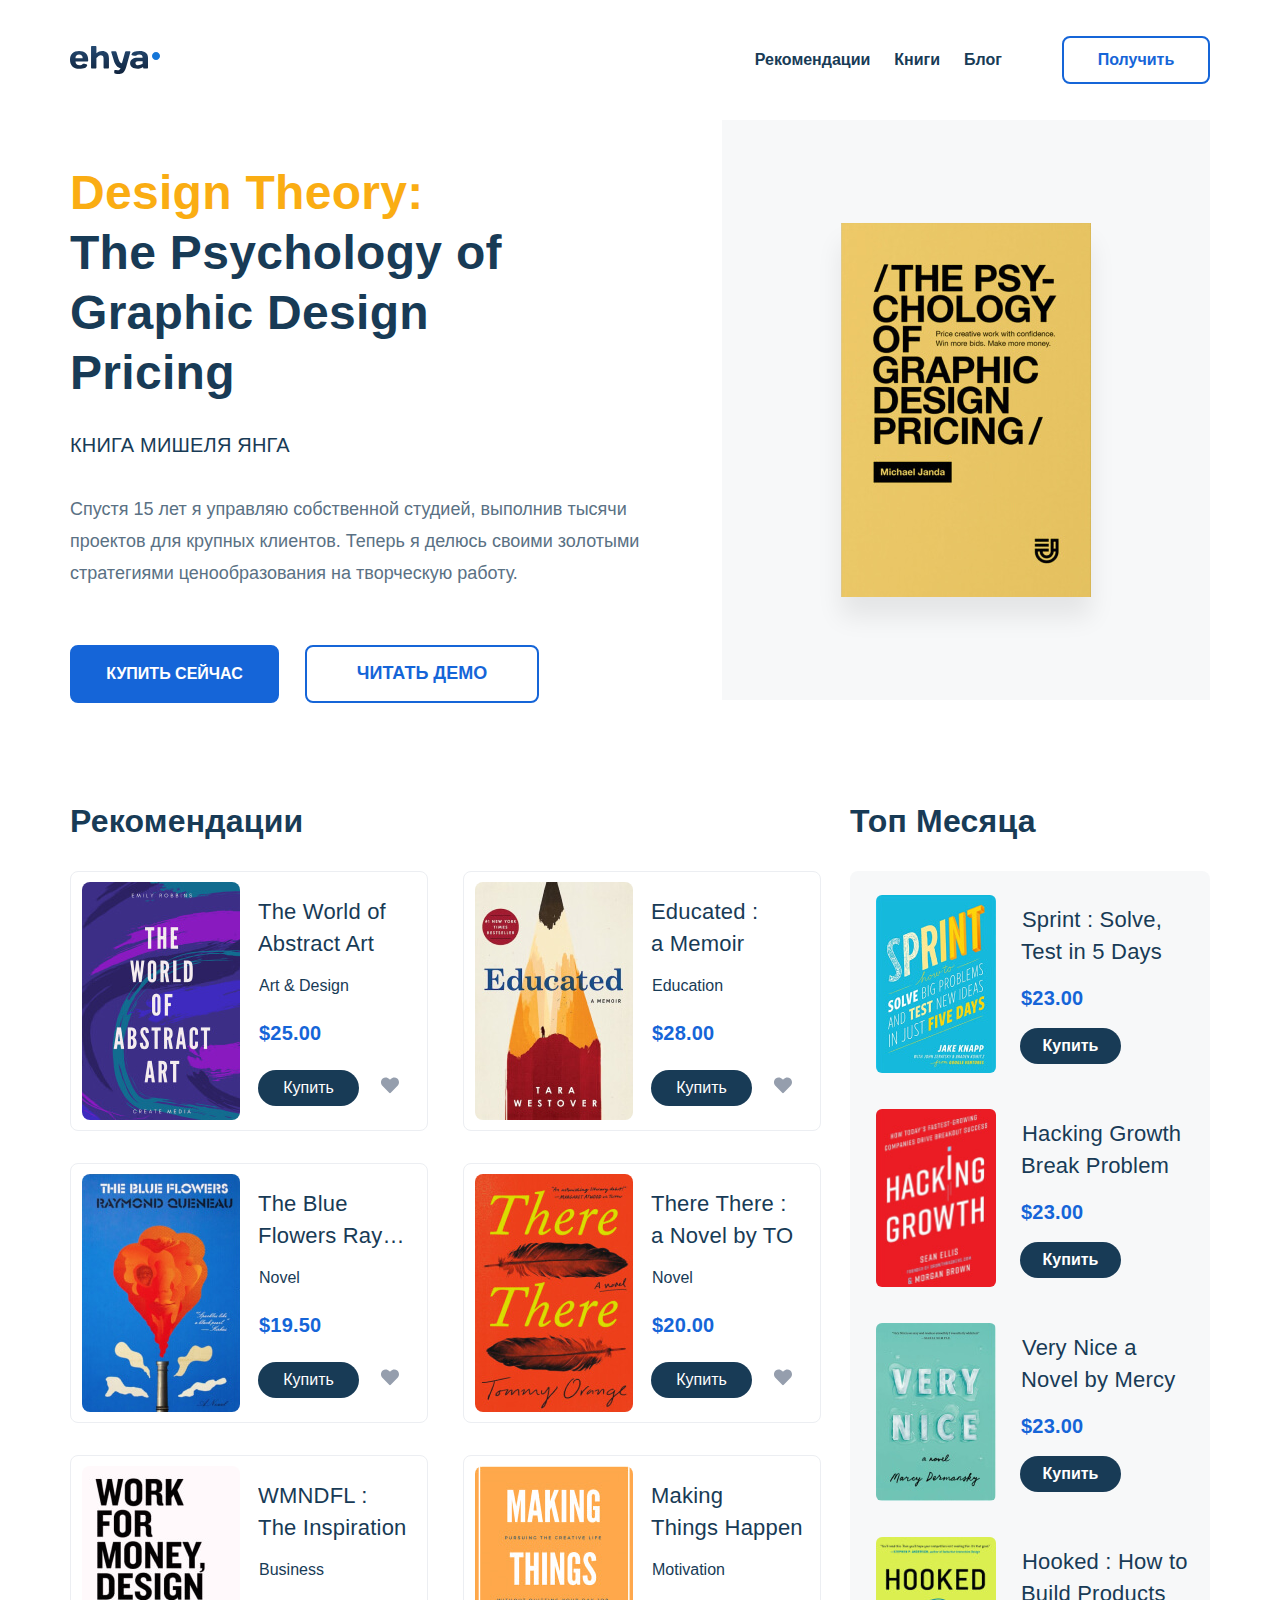
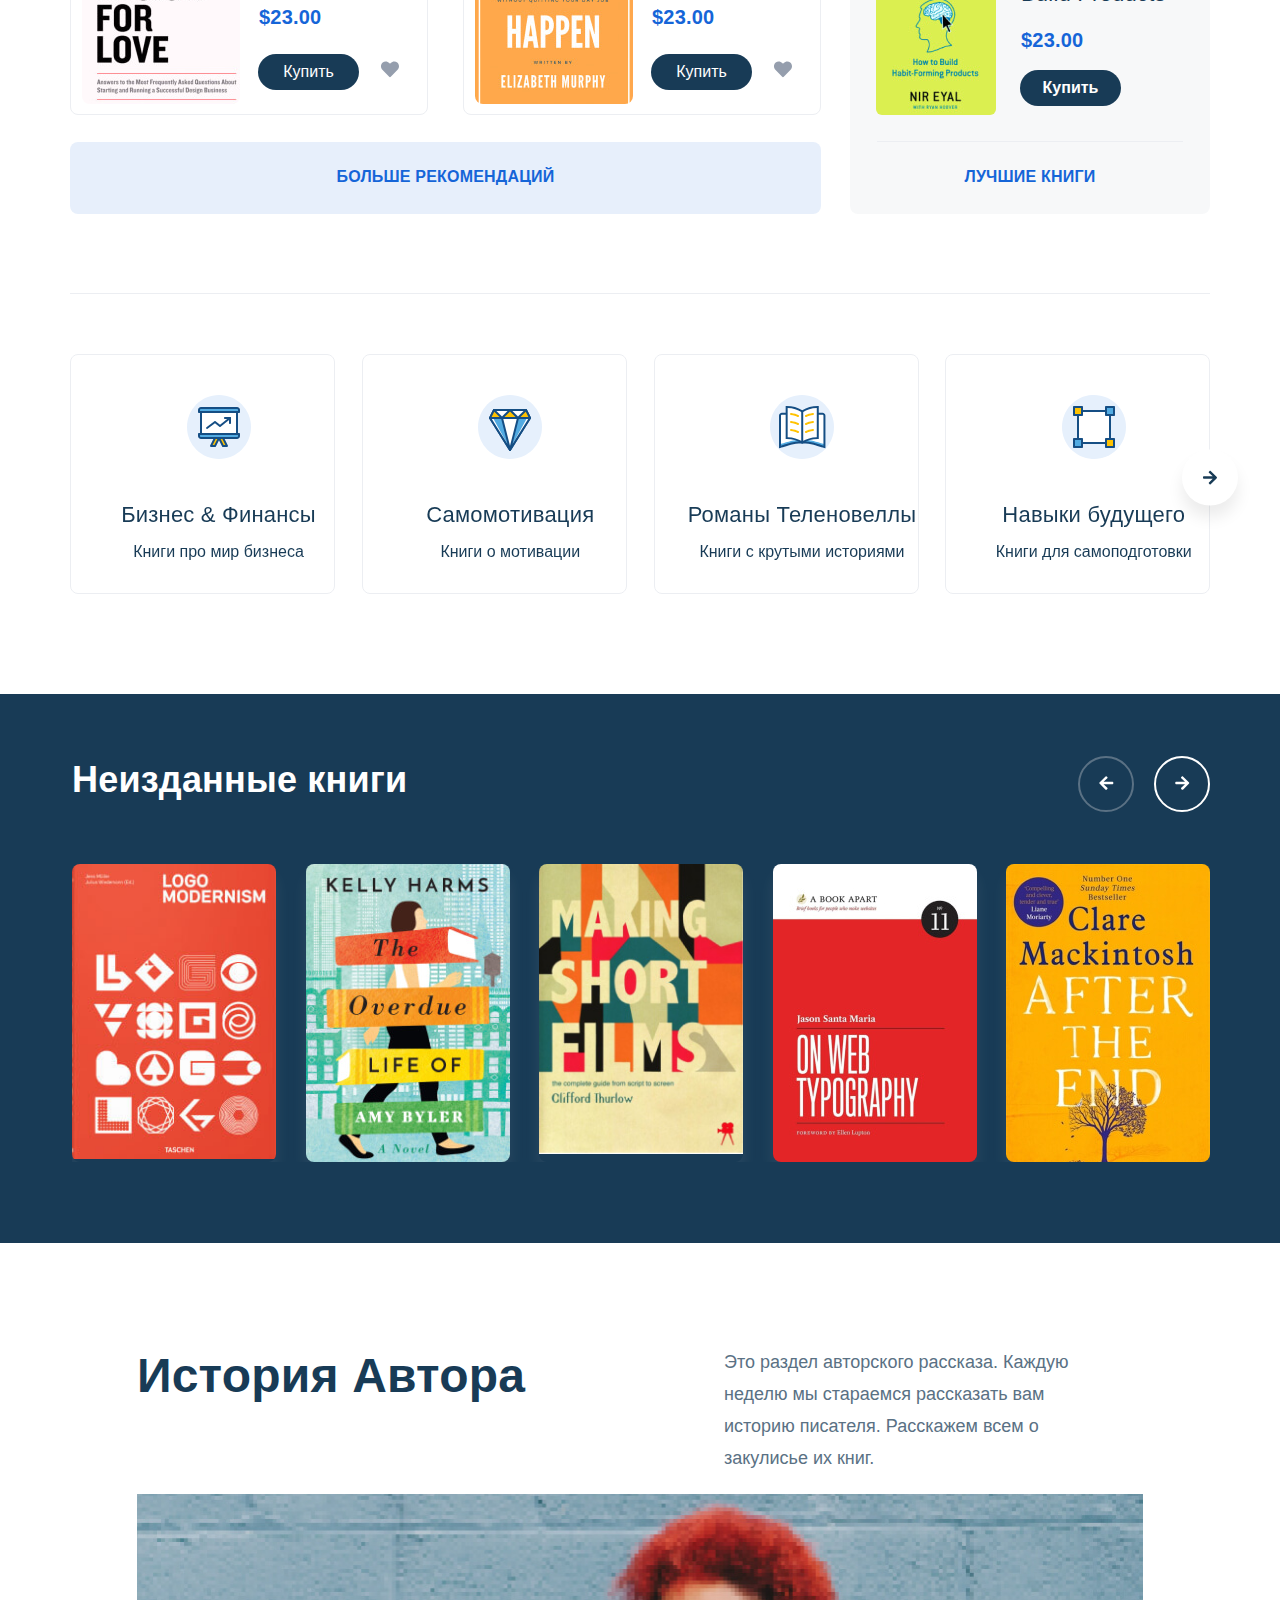
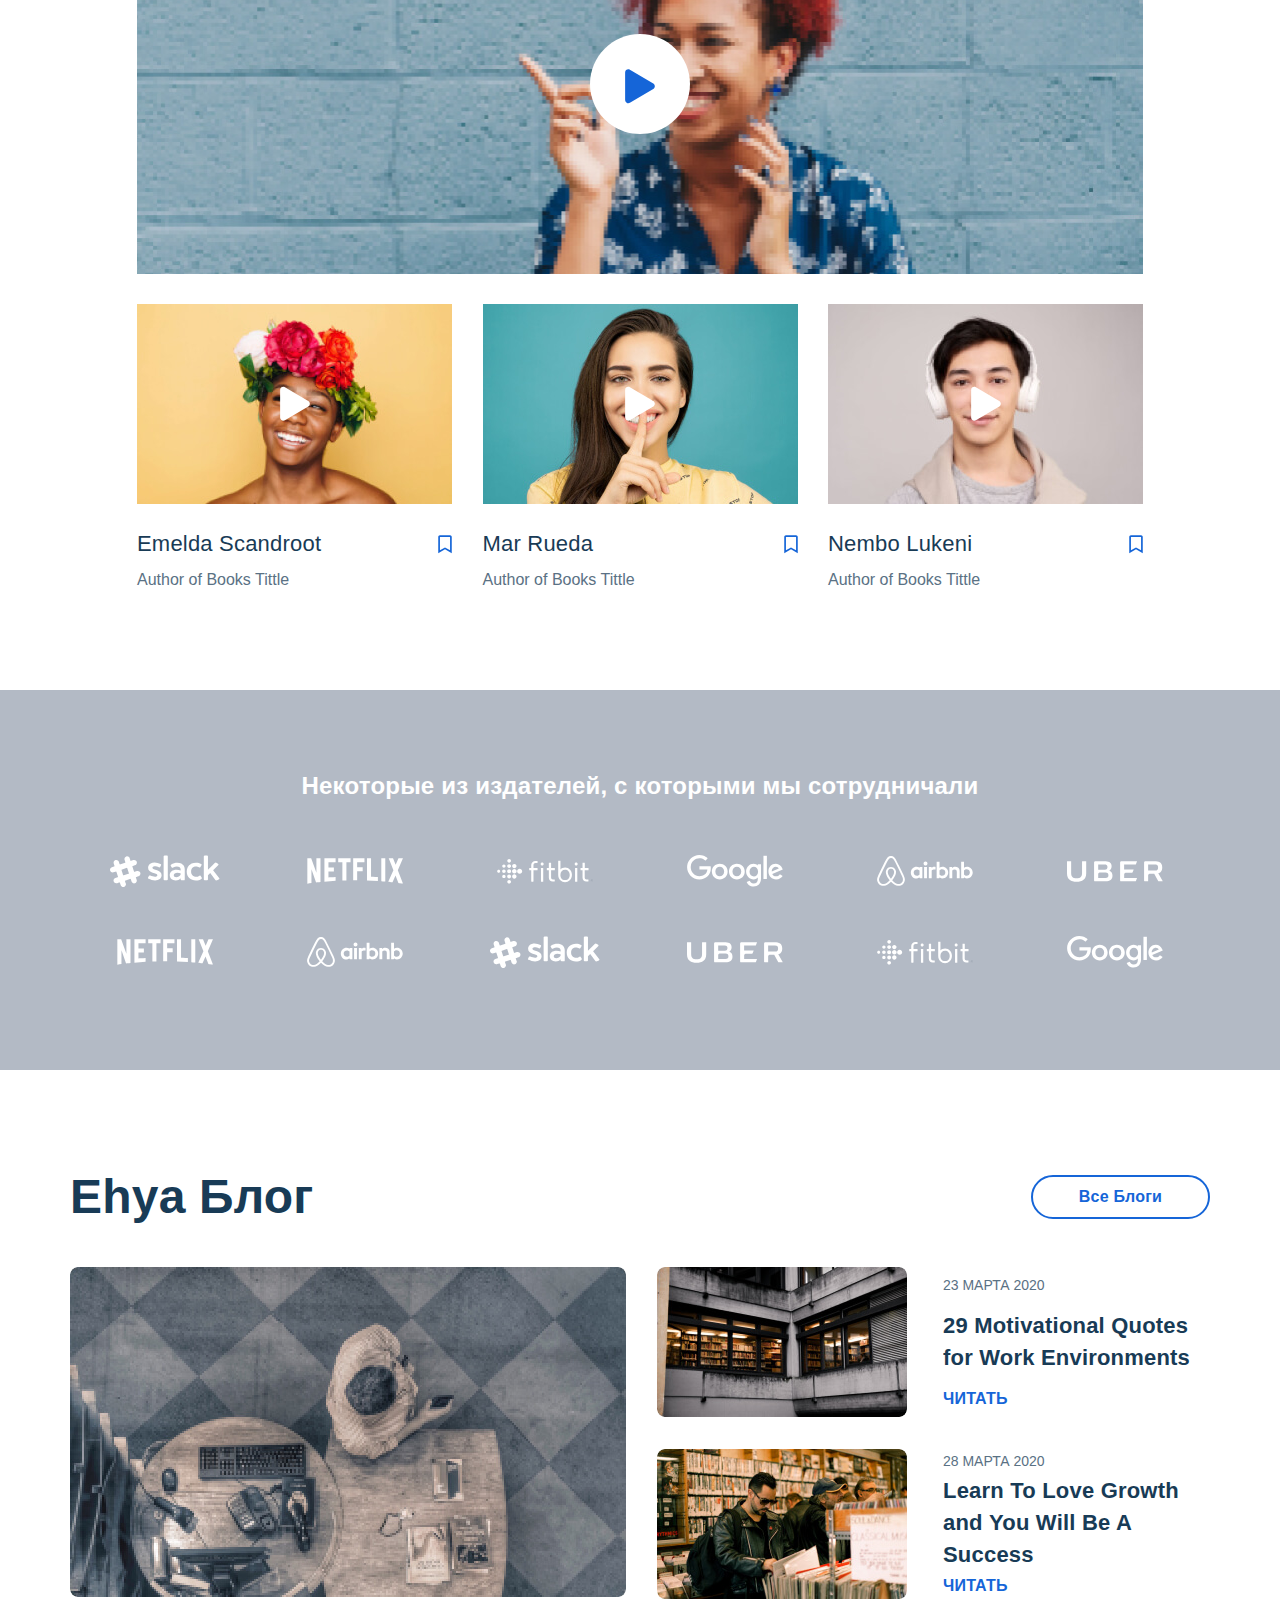
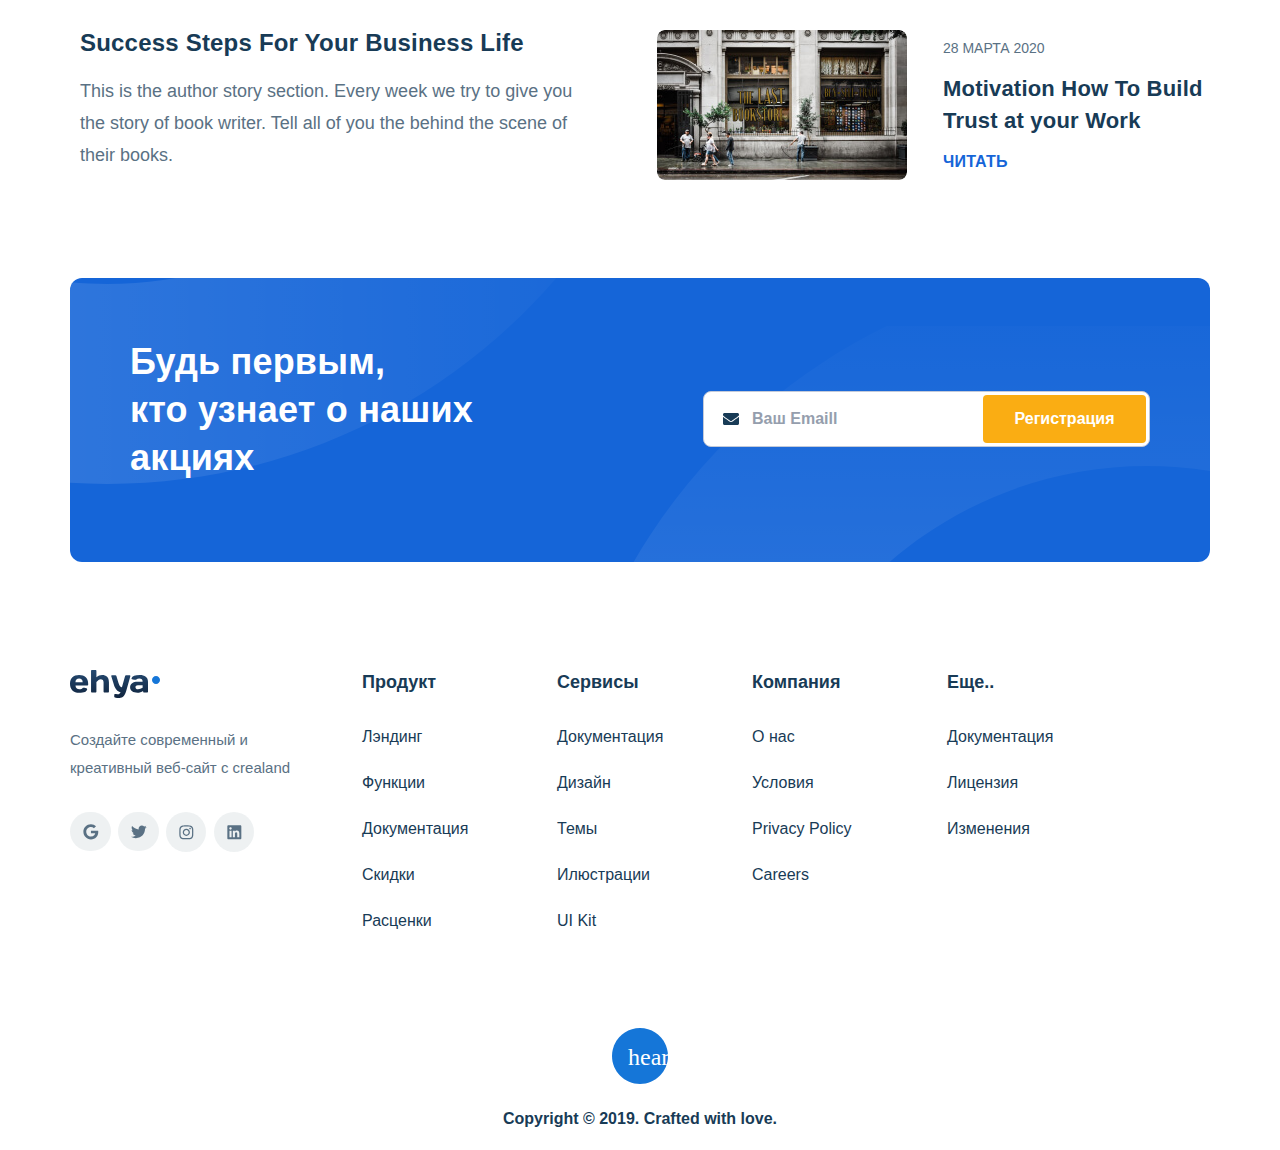
==== commit a5b1c934: "create: responsive" ====
--- a/index.html
+++ b/index.html
@@ -9,6 +9,7 @@
     <title>Ehya</title>
   </head>
   <body>
+    
     <header class="navbar navbar-fixed">
       <div class="container navbar__container">
   
@@ -44,239 +45,349 @@
   
       </div><!-- /.container -->
     </header>
-
-    <div class="main">
+  
+    <section class="book">
+      <div class="container book__container">
+        <div class="book-info book__info">
+  
+          <div class="book-info__text book__text">
+            <h1 class="book__title"><span class="book__title-color">Design Theory:</span>The Psychology of
+            Graphic Design Pricing</h1>
+            <h3 class="book__autor">книга мишеля янга</h3>
+            <p class="book__text-about">Спустя 15 лет я управляю собственной студией, выполнив тысячи проектов для крупных клиентов. Теперь я делюсь своими  золотыми стратегиями ценообразования на творческую работу.</p>
+            <div class="button-wrapper book__button-wrapper">
+              <button data-toggle="modal" data-href="#read-modal" class="button book__button">Купить сейчас</button>
+              <a href="#" class="book__read">Читать демо</a>
+            </div><!-- /.book__wrapper-button -->
+          </div><!-- /.book-info__text -->        
+  
+          <div class="book-image book__image">
+            <div class="book__image-cover">
+              <img class="image image-book" src="images/book-image.jpg" alt="обложка книги">
+            </div>
+            <!-- /.book-image__cover -->
+            
+          </div><!-- /.book-image -->
+  
+        </div><!-- /.book-info -->      
+      </div><!-- /.container -->
+    </section><!-- /.book -->
+  
+    <!-- ___________________reference___________________ -->
+    <section class="reference">
       <div class="container">
-        <div class="main-wrapper">
-          <div class="main-offer">
-            <h1 class="main-offer__title">
-              <span class="main-offer__title__color">Design Theory:<br></span>
-              The Psychology of Graphic Design Pricing
-            </h1>
-            <span class="main-offer__subtitle">КНИГА МИШЕЛЯ ЯНГА</span>
-            <p class="main-offer__description">
-              Спустя 15 лет я управляю собственной студией, выполнив тысячи
-              проектов для крупных клиентов. Теперь я делюсь своими золотыми
-              стратегиями ценообразования на творческую работу.
-            </p>
-            <a data-toggle="modal" href="#" class="main-offer__button button">Купить сейчас</a>
-            <a target="_blank" href="https://michaeljanda.com/psychopricing/" class="main-offer__button-demo button">Читать демо</a>
-          </div>
-          <!-- /.main-offer -->
-          <div class="main-image">
-            <img src="images/book-image.jpg" alt="Main Image" class="main-image__img">
-          </div>
-          <!-- /.main-image -->
-        </div>
-        <!-- /.main-wrapper -->
-      </div>
-      <!-- /.container -->
-    </div>
-    <!-- /.main -->
-
-    <section class="advice">
-      <a id="advice"></a>
-      <div class="container">
-        <div class="advice-wrapper">
-          <div class="advice-offer">
-            <h3 class="advice-offer__title advice__title">Рекомендации</h3>
-            <div class="advice-offer__cards">
-              <div class="advice-offer__card advice-offer__card-one">
-                <img src="images/reference-1.jpg" alt="Image: Book" class="advice-offer__card__image">
-                <div class="advice-offer__card__text">
-                  <h4 class="advice-offer__card__title">
-                    The World of Abstract Art
-                  </h4>
-                  <span class="advice-offer__card__subtitle">Art & Design</span>
-                  <span class="advice-offer__card__price">$25.00</span>
-                  <div class="advice-offer__card__bottom">
-                    <button data-toggle="modal" class="advice-offer__card__button button">
-                      Купить
+        <div class="reference-container reference__container">
+  
+          <!-- предложения -->
+          <div class="reference-offer reference__offer">
+  
+            <h2 class="reference-title reference__title" id="reference">Рекомендации</h2>
+  
+            <div class="reference-cards reference__cards">
+  
+              <!-- card1 -->
+              <div class="card card-reference reference__card reference__card--mb">
+  
+                <div class="card__image card-reference__image-wrapper">
+                  <img src="images/reference-1.jpg" alt="обложка книги" class="card-reference__image">
+                </div><!-- /.card__image reference__image-wrapper -->
+  
+                <div class="card__info card-reference__info-wrapper">
+                  <h3 class="card__title card-reference__title">
+                    <a href="#!" class="card-reference__title">The World of Abstract Art</a>
+                  </h3>
+                  <a href="#!" class="card__genre card-reference__genre">Art & Design</a>
+                  <div class="card__price card-reference__price">$25.00</div>
+  
+                  <div class="button-wrapper card-reference__button-wrapper">
+                    <button data-toggle="modal" data-href="#read-modal" class="card-reference__buy">Купить</button>
+  
+                    <button class="card-reference__heart">
+                      <svg class="card-reference__heart-img" xmlns="http://www.w3.org/2000/svg">
+                        <path d="M17.242 1.465c-1.933-1.653-4.781-1.336-6.574.492L10 2.66l-.703-.703C7.539.129 4.657-.187 2.723 1.465.508 3.363.403 6.738 2.37 8.777l6.82 7.032c.422.457 1.16.457 1.582 0l6.82-7.032c1.97-2.039 1.864-5.414-.35-7.312z"/>
+                      </svg>
                     </button>
-                    <div class="advice-offer__card__icon"></div>
-                  </div>
-                </div>
-                <!-- /.advice-offer__card__text -->
-              </div>
-              <!-- /.advice-offer__card -->
-              <div class="advice-offer__card">
-                <img src="images/reference-2.jpg" alt="Image: Book" class="advice-offer__card__image">
-                <div class="advice-offer__card__text">
-                  <h4 class="advice-offer__card__title">
-                    Educated : <br>
-                    a Memoir
-                  </h4>
-                  <span class="advice-offer__card__subtitle">Education</span>
-                  <span class="advice-offer__card__price">$28.00</span>
-                  <div class="advice-offer__card__bottom">
-                    <button data-toggle="modal" class="advice-offer__card__button button">
-                      Купить
+                  </div><!-- /.book__wrapper-button -->
+  
+                </div><!-- /.card__info reference__info-wrapper -->
+  
+              </div><!-- /.reference__card -->
+  
+              <!-- card2 -->
+              <div class="card card-secondary card-reference reference__card reference__card--mb">
+  
+                <div class="card__image card-reference__image-wrapper">
+                  <img src="images/reference-2.jpg" alt="обложка книги" class="card-reference__image">
+                </div><!-- /.card__image reference__image-wrapper -->
+  
+                <div class="card__info card-reference__info-wrapper">
+                  <h3 class="card__title card-reference__title">
+                    <a href="#!" class="card-reference__title">Educated : a&nbsp;Memoir</a>
+                  </h3>
+                  <a href="#!" class="card__genre card-reference__genre">Education</a>
+                  <div class="card__price card-reference__price">$28.00</div>
+  
+                  <div class="button-wrapper card-reference__button-wrapper">
+                    <button data-toggle="modal" data-href="#read-modal" class="card-reference__buy">Купить</button>
+                    
+                    <button class="card-reference__heart">
+                      <svg class="card-reference__heart-img" xmlns="http://www.w3.org/2000/svg">
+                        <path d="M17.242 1.465c-1.933-1.653-4.781-1.336-6.574.492L10 2.66l-.703-.703C7.539.129 4.657-.187 2.723 1.465.508 3.363.403 6.738 2.37 8.777l6.82 7.032c.422.457 1.16.457 1.582 0l6.82-7.032c1.97-2.039 1.864-5.414-.35-7.312z"/>
+                      </svg>
                     </button>
-                    <div class="advice-offer__card__icon-one"></div>
-                  </div>
-                </div>
-                <!-- /.advice-offer__card__text -->
-              </div>
-              <!-- /.advice-offer__card -->
-              <div class="advice-offer__card">
-                <img src="images/reference-3.jpg" alt="Image: Book" class="advice-offer__card__image">
-                <div class="advice-offer__card__text">
-                  <h4 class="advice-offer__card__title">
-                    The Blue Flowers Ray…
-                  </h4>
-                  <span class="advice-offer__card__subtitle">Novel</span>
-                  <span class="advice-offer__card__price">$19.50</span>
-                  <div class="advice-offer__card__bottom">
-                    <button data-toggle="modal" class="advice-offer__card__button button">
-                      Купить
+                  </div><!-- /.book__wrapper-button -->
+  
+                </div><!-- /.card__info reference__info-wrapper -->
+  
+              </div><!-- /.reference__card -->
+  
+              <!-- card3 -->
+              <div class="card card-secondary card-reference reference__card reference__card--mb">
+  
+                <div class="card__image card-reference__image-wrapper">
+                  <img src="images/reference-3.jpg" alt="обложка книги" class="card-reference__image">
+                </div><!-- /.card__image reference__image-wrapper -->
+  
+                <div class="card__info card-reference__info-wrapper">
+                  <h3 class="card__title card-reference__title">
+                    <a class="card-reference__title" href="#!">The Blue Flowers Ray…</a>
+                  </h3>
+                  <a href="#!" class="card__genre card-reference__genre">Novel</a>
+                  <div class="card__price card-reference__price">$19.50</div>
+  
+                  <div class="button-wrapper card-reference__button-wrapper">
+                    <button data-toggle="modal" data-href="#read-modal" class="card-reference__buy">Купить</button>
+                    
+                    <button class="card-reference__heart">
+                      <svg class="card-reference__heart-img" xmlns="http://www.w3.org/2000/svg">
+                        <path d="M17.242 1.465c-1.933-1.653-4.781-1.336-6.574.492L10 2.66l-.703-.703C7.539.129 4.657-.187 2.723 1.465.508 3.363.403 6.738 2.37 8.777l6.82 7.032c.422.457 1.16.457 1.582 0l6.82-7.032c1.97-2.039 1.864-5.414-.35-7.312z"/>
+                      </svg>
                     </button>
-                    <div class="advice-offer__card__icon-two"></div>
-                  </div>
-                </div>
-                <!-- /.advice-offer__card__text -->
-              </div>
-              <!-- /.advice-offer__card -->
-              <div class="advice-offer__card">
-                <img src="images/reference-4.jpg" alt="Image: Book" class="advice-offer__card__image">
-                <div class="advice-offer__card__text">
-                  <h4 class="advice-offer__card__title">
-                    There There : <br>
-                    a Novel by TO
-                  </h4>
-                  <span class="advice-offer__card__subtitle">Novel</span>
-                  <span class="advice-offer__card__price">$20.00</span>
-                  <div class="advice-offer__card__bottom">
-                    <button data-toggle="modal" class="advice-offer__card__button button">
-                      Купить
+                  </div><!-- /.book__wrapper-button -->
+  
+                </div><!-- /.card__info reference__info-wrapper -->
+  
+              </div><!-- /.reference__card -->
+  
+              <!-- card4 -->
+              <div class="card card-last card-reference reference__card reference__card--mb">
+  
+                <div class="card__image card-reference__image-wrapper">
+                  <img src="images/reference-4.jpg" alt="обложка книги" class="card-reference__image">
+                </div><!-- /.card__image reference__image-wrapper -->
+  
+                <div class="card__info card-reference__info-wrapper">
+                  <h3 class="card__title card-reference__title">
+                    <a class="card-reference__title" href="#!">There There : a&nbsp;Novel by TO</a>
+                  </h3>
+                  <a href="#!" class="card__genre card-reference__genre">Novel</a>
+                  <div class="card__price card-reference__price">$20.00</div>
+  
+                  <div class="button-wrapper card-reference__button-wrapper">
+                    <button data-toggle="modal" data-href="#read-modal" class="card-reference__buy">Купить</button>
+                    
+                    <button class="card-reference__heart">
+                      <svg class="card-reference__heart-img" xmlns="http://www.w3.org/2000/svg">
+                        <path d="M17.242 1.465c-1.933-1.653-4.781-1.336-6.574.492L10 2.66l-.703-.703C7.539.129 4.657-.187 2.723 1.465.508 3.363.403 6.738 2.37 8.777l6.82 7.032c.422.457 1.16.457 1.582 0l6.82-7.032c1.97-2.039 1.864-5.414-.35-7.312z"/>
+                      </svg>
                     </button>
-                    <div class="advice-offer__card__icon-three"></div>
-                  </div>
-                </div>
-                <!-- /.advice-offer__card__text -->
-              </div>
-              <!-- /.advice-offer__card -->
-              <div class="advice-offer__card">
-                <img src="images/reference-5.jpg" alt="Image: Book" class="
-                    advice-offer__card__image advice-offer__card__image__work
-                  ">
-                <div class="advice-offer__card__text">
-                  <h4 class="advice-offer__card__title">
-                    WMNDFL : <br>
-                    The Inspiration
-                  </h4>
-                  <span class="advice-offer__card__subtitle">Business</span>
-                  <span class="advice-offer__card__price">$23.00</span>
-                  <div class="advice-offer__card__bottom">
-                    <button data-toggle="modal" class="advice-offer__card__button button">
-                      Купить
+  
+                  </div><!-- /.book__wrapper-button -->
+  
+                </div><!-- /.card__info reference__info-wrapper -->
+  
+              </div><!-- /.reference__card -->
+  
+              <!-- card5 -->
+              <div class="card card-last card-reference reference__card">
+  
+                <div class="card__image card-reference__image-wrapper">
+                  <img src="images/reference-5.jpg" alt="обложка книги" class="card-reference__image">
+                </div><!-- /.card__image reference__image-wrapper -->
+  
+                <div class="card__info card-reference__info-wrapper">
+                  <h3 class="card__title card-reference__title">
+                    <a class="card-reference__title" href="#!">WMNDFL : The&nbsp;Inspiration</a>
+                  </h3>
+                  <a href="#!" class="card__genre card-reference__genre">Business</a>
+                  <div class="card__price card-reference__price">$23.00</div>
+  
+                  <div class="button-wrapper card-reference__button-wrapper">
+                    <button data-toggle="modal" data-href="#read-modal" class="card-reference__buy">Купить</button>
+                    
+                  <button class="card-reference__heart">
+                    <svg class="card-reference__heart-img" xmlns="http://www.w3.org/2000/svg">
+                      <path d="M17.242 1.465c-1.933-1.653-4.781-1.336-6.574.492L10 2.66l-.703-.703C7.539.129 4.657-.187 2.723 1.465.508 3.363.403 6.738 2.37 8.777l6.82 7.032c.422.457 1.16.457 1.582 0l6.82-7.032c1.97-2.039 1.864-5.414-.35-7.312z"/>
+                    </svg>
+                  </button>
+  
+                  </div><!-- /.book__wrapper-button -->
+  
+                </div><!-- /.card__info reference__info-wrapper -->
+  
+              </div><!-- /.reference__card -->
+  
+              <!-- card6 -->
+              <div class="card card-last card-reference reference__card">
+  
+                <div class="card__image card-reference__image-wrapper">
+                  <img src="images/reference-6.jpg" alt="обложка книги" class="card-reference__image">
+                </div><!-- /.card__image reference__image-wrapper -->
+  
+                <div class="card__info card-reference__info-wrapper">
+                  <h3 class="card__title card-reference__title"><a href="#!" class="card-reference__title">Making Things&nbsp;Happen</a>
+                </h3>
+                  <a href="#!" class="card__genre card-reference__genre">Motivation</a>
+                  <div class="card__price card-reference__price">$23.00</div>
+  
+                  <div class="button-wrapper card-reference__button-wrapper">
+                    <button data-toggle="modal" data-href="#read-modal" class="card-reference__buy">Купить</button>
+                    
+                    <button class="card-reference__heart">
+                      <svg class="card-reference__heart-img" xmlns="http://www.w3.org/2000/svg">
+                        <path d="M17.242 1.465c-1.933-1.653-4.781-1.336-6.574.492L10 2.66l-.703-.703C7.539.129 4.657-.187 2.723 1.465.508 3.363.403 6.738 2.37 8.777l6.82 7.032c.422.457 1.16.457 1.582 0l6.82-7.032c1.97-2.039 1.864-5.414-.35-7.312z"/>
+                      </svg>
                     </button>
-                    <div class="advice-offer__card__icon-four"></div>
-                  </div>
-                </div>
-                <!-- /.advice-offer__card__text -->
-              </div>
-              <!-- /.advice-offer__card -->
-              <div class="advice-offer__card">
-                <img src="images/reference-6.jpg" alt="Image: Book" class="advice-offer__card__image">
-                <div class="advice-offer__card__text">
-                  <h4 class="advice-offer__card__title">
-                    Making <br>Things Happen
-                  </h4>
-                  <span class="advice-offer__card__subtitle">Motivation</span>
-                  <span class="advice-offer__card__price">$23.00</span>
-                  <div class="advice-offer__card__bottom">
-                    <button data-toggle="modal" class="advice-offer__card__button button">
-                      Купить
-                    </button>
-                    <div class="advice-offer__card__icon-five"></div>
-                  </div>
-                </div>
-                <!-- /.advice-offer__card__text -->
-              </div>
-              <!-- /.advice-offer__card -->
-            </div>
-            <!-- /.advice-offer__cards -->
-            <button class="advice-offer__button button">
-              Больше рекомендаций
-            </button>
-          </div>
-          <!-- /.advice-offer -->
-          <div class="advice-top">
-            <h3 class="advice-top__title advice__title">Топ Месяца</h3>
-            <div class="advice-top__cards">
-              <div class="advice-top__card">
-                <img src="images/top-1.jpg" alt="Image: Book" class="advice-top__card__image">
-                <div class="advice-top__card__text advice-top__card__text__sprint">
-                  <h4 class="
-                      advice-top__card__title advice-top__card__title__sprint
-                    ">
-                    Sprint : Solve, Test in 5 Days
-                  </h4>
-                  <span class="advice-top__card__price">$23.00</span>
-                  <button data-toggle="modal" class="advice-top__card__button button">
-                    Купить
-                  </button>
-                </div>
-                <!-- /.advice-top__card__text -->
-              </div>
-              <!-- /.advice-top__card -->
-              <div class="advice-top__card">
-                <img src="images/top-2.jpg" alt="Image: Book" class="advice-top__card__image">
-                <div class="advice-top__card__text">
-                  <h4 class="advice-top__card__title">
-                    Hacking Growth Break Problem
-                  </h4>
-                  <span class="advice-top__card__price">$23.00</span>
-                  <button data-toggle="modal" class="advice-top__card__button button">
-                    Купить
-                  </button>
-                </div>
-                <!-- /.advice-top__card__text -->
-              </div>
-              <!-- /.advice-top__card -->
-              <div class="advice-top__card">
-                <img src="images/top-3.jpg" alt="Image: Book" class="advice-top__card__image">
-                <div class="advice-top__card__text">
-                  <h4 class="
-                      advice-top__card__title advice-top__card__title__very
-                    ">
-                    Very Nice a Novel by Mercy
-                  </h4>
-                  <span class="advice-top__card__price">$23.00</span>
-                  <button data-toggle="modal" class="advice-top__card__button button">
-                    Купить
-                  </button>
-                </div>
-                <!-- /.advice-top__card__text -->
-              </div>
-              <!-- /.advice-top__card -->
-              <div class="advice-top__card">
-                <img src="images/top-4.jpg" alt="Image: Book" class="advice-top__card__image">
-                <div class="advice-top__card__text">
-                  <h4 class="advice-top__card__title">
-                    Hooked : How to Build Products
-                  </h4>
-                  <span class="advice-top__card__price">$23.00</span>
-                  <button data-toggle="modal" class="advice-top__card__button button">
-                    Купить
-                  </button>
-                </div>
-                <!-- /.advice-top__card__text -->
-              </div>
-              <!-- /.advice-top__card -->
-              <a href="#" class="advice-top__card__link">Лучшие книги</a>
-            </div>
-            <!-- /.advice-top__cards -->
-          </div>
-          <!-- /.advice-top -->
-        </div>
-        <!-- /.advice-wrapper -->
-      </div>
-      <!-- /.container -->
-    </section>
-    <!-- /.advice -->
-
-
+                  </div><!-- /.book__wrapper-button -->
+  
+                </div><!-- /.card__info reference__info-wrapper -->
+  
+              </div><!-- /.reference__card -->
+  
+              <!-- кнопка -->
+              
+                <a href="#!" class="link reference__link">Больше рекомендаций</a>
+              
+  
+            </div><!-- /.reference-cards reference__cards -->          
+  
+          </div><!-- /.reference-offer reference__offer -->
+  
+          <!-- топ -->
+          <div class="reference-top reference__top">
+  
+            <h2 class="reference-title reference__title reference__title-second">Топ Месяца</h2>
+  
+            <div class="reference-list reference__list">
+  
+              <ul class="reference__list-top">
+  
+                <!-- top1 -->
+                <li class="reference__list-item">
+                  
+                  <div class="item item-reference reference__item reference__item--mb">
+                  
+                    <div class="item__image item-reference__image-wrapper">
+                      <img src="images/top-1.jpg" alt="обложка книги" class="item-reference__image">
+                    </div><!-- /.item__image reference__image-wrapper -->
+                  
+                    <div class="item__info item-reference__info-wrapper">
+                      <h3 class="item__title item-reference__title">
+                        <a class="item-reference__title" href="#!">Sprint : Solve, Test in 5 Days</a>
+                      </h3>
+                      <div class="item__price item-reference__price">$23.00</div>
+                  
+                      <div class="button-wrapper item-reference__button-wrapper">
+                        <button data-toggle="modal" data-href="#read-modal" class="item-reference__buy">Купить</button>
+                      </div><!-- /.book__wrapper-button -->
+                  
+                    </div><!-- /.item__info reference__info-wrapper -->
+                  
+                  </div><!-- /.reference__item -->
+  
+                </li>
+  
+                <!-- top2 -->
+                <li class="reference__list-item">
+                
+                  <div class="item item-reference reference__item reference__item--mb">
+                
+                    <div class="item__image item-reference__image-wrapper">
+                      <img src="images/top-2.jpg" alt="обложка книги" class="item-reference__image">
+                    </div><!-- /.item__image reference__image-wrapper -->
+                
+                    <div class="item__info item-reference__info-wrapper">
+                      <h3 class="item__title item-reference__title">
+                        <a class="item-reference__title" href="#!">Hacking Growth Break Problem</a>
+                      </h3>
+                      <div class="item__price item-reference__price">$23.00</div>
+                
+                      <div class="button-wrapper item-reference__button-wrapper">
+                        <button data-toggle="modal" data-href="#read-modal" class="item-reference__buy">Купить</button>
+                      </div><!-- /.book__wrapper-button -->
+                
+                    </div><!-- /.item__info reference__info-wrapper -->
+                
+                  </div><!-- /.reference__item -->
+                
+                </li>
+  
+                <!-- top3 -->
+                <li class="reference__list-item">
+                
+                  <div class="item item-reference reference__item reference__item--mb">
+                
+                    <div class="item__image item-reference__image-wrapper">
+                      <img src="images/top-3.jpg" alt="обложка книги" class="item-reference__image">
+                    </div><!-- /.item__image reference__image-wrapper -->
+                
+                    <div class="item__info item-reference__info-wrapper">
+                      <h3 class="item__title item-reference__title">
+                        <a class="item-reference__title" href="#!">Very Nice&nbsp;a Novel&nbsp;by Mercy</a>
+                      </h3>
+                      <div class="item__price item-reference__price">$23.00</div>
+                
+                      <div class="button-wrapper item-reference__button-wrapper">
+                        <button data-toggle="modal" data-href="#read-modal" class="item-reference__buy">Купить</button>
+                      </div><!-- /.book__wrapper-button -->
+                
+                    </div><!-- /.item__info reference__info-wrapper -->
+                
+                  </div><!-- /.reference__item -->
+                
+                </li>
+  
+                <!-- top4 -->
+                <li class="reference__list-item">
+                
+                  <div class="item item-reference reference__item">
+                
+                    <div class="item__image item-reference__image-wrapper">
+                      <img src="images/top-4.jpg" alt="обложка книги" class="item-reference__image">
+                    </div><!-- /.item__image reference__image-wrapper -->
+                
+                    <div class="item__info item-reference__info-wrapper">
+                      <h3 class="item__title item-reference__title">
+                        <a href="#!" class="item-reference__title">Hooked : How to Build Products</a>
+                      </h3>
+                      <div class="item__price item-reference__price">$23.00</div>
+                
+                      <div class="button-wrapper item-reference__button-wrapper">
+                        <button data-toggle="modal" data-href="#read-modal" class="item-reference__buy">Купить</button>
+                      </div><!-- /.book__wrapper-button -->
+                
+                    </div><!-- /.item__info reference__info-wrapper -->
+                
+                  </div><!-- /.reference__item -->
+                
+                </li>
+  
+              </ul><!-- /.reference__list-top -->
+  
+              
+            <a href="#" class="link reference__link-top">Лучшие книги</a>  
+                          
+  
+            </div><!-- /.reference-list reference__list -->
+          </div><!-- /.reference-top reference__top -->
+  
+        </div><!-- /.reference-container -->
+        
+      </div><!-- /.container -->
+    </section><!-- /.reference -->
+  
+  
+    <!-- ___________________slider-theme___________________ -->
     <section class="theme" id="theme">
       <div class="container theme__container">
   
@@ -424,11 +535,11 @@
   
           <!-- If we need navigation buttons -->
           <button class="slide-button slide-button--next">
-            
+            <img src="images/slide-theme-next.svg" alt="стрелка слайдера вправо" class="slide-button__img">
           </button>
   
           <button class="slide-button slide-button--prev">
-            
+            <img src="images/slide-theme-prev.svg" alt="стрелка слайдера влево" class="slide-button__img">
           </button>
           
   
@@ -439,9 +550,8 @@
       </div><!-- /.container theme-container -->
   
     </section><!-- /.theme -->
-
-
-
+  
+    <!-- ___________________slider-unedited_________________ -->
     <section class="unedited">
       <div class="container unedited__container">
   
@@ -453,12 +563,18 @@
             <!-- кнопка вперед -->
             <div class="unedited__wrapper-button">
               <button class="unedited__button unedited__button--prev">
+                <svg class="svg-unedited" xmlns="http://www.w3.org/2000/svg">
+                  <path d="M8.317 12.938c.312-.313.281-.782 0-1.094L4.536 8.25h9a.74.74 0 0 0 .75-.75v-1a.76.76 0 0 0-.75-.75h-9l3.781-3.563c.281-.312.312-.78 0-1.093L7.629.406a.774.774 0 0 0-1.062 0L.504 6.5a.684.684 0 0 0 0 1.031l6.063 6.094c.281.281.75.281 1.062 0l.688-.688z"/>
+                </svg>
               </button><!-- /.unedited__button -->
             </div><!-- /.unedited__button-wrapper -->
   
             <!-- кнопка назад -->
             <div class="unedited__wrapper-button">
               <button class="unedited__button unedited__button--next">
+                <svg class="svg-unedited" xmlns="http://www.w3.org/2000/svg">
+                  <path d="M6.223 1.094c-.312.312-.281.781 0 1.093l3.782 3.563h-8.97a.74.74 0 0 0-.75.75v1c0 .438.313.75.75.75h8.97l-3.782 3.594a.814.814 0 0 0 0 1.094l.688.687c.312.281.781.281 1.062 0l6.094-6.094c.281-.281.281-.75 0-1.062L7.973.406c-.281-.281-.75-.281-1.062 0l-.688.688z"/>
+                </svg>
               </button><!-- /.unedited__button -->
             </div><!-- /.unedited__button-wrapper -->
           
@@ -540,369 +656,402 @@
   
       </div><!-- /.container unedited-container -->
     </section><!-- /.unedited -->
-
-
-    <section class="story">
-      <div class="container story-container">
-        <div class="story-wrapper">
-          <div class="story-header">
-            <h2 class="story-header__title">История автора</h2>
-            <div class="story-header__description">
-              <p class="story-header__description__text">
-                Это раздел авторского рассказа. Каждую неделю мы стараемся
-                рассказать вам историю писателя. Расскажем всем о&nbsp;закулисье
-                их книг.
-              </p>
+  
+    <!-- ___________________VIDEO_____________________ -->
+  
+    <section class="video">
+      <div class="container video__container">
+        <div class="video-text video__text">
+          <h2 class="video__title">История Автора</h2>
+          <p class="video__description">Это раздел авторского рассказа. Каждую неделю мы стараемся рассказать вам историю писателя. Расскажем всем&nbsp;о закулисье их книг.</p>
+        </div>
+  
+        <!-- основное видео -->
+        <div class="video-main">
+          <div class="video  video-main__wrapp" id="player">
+            <script src="js/iframe_api.js"></script>
+            <img src="images/video-1.jpg" alt class="video__back-first">
+            <img src="images/play-main-icon.svg" alt="иконка play" class="video__play-big video__img-cap">
+          </div><!-- /.video-main__wrapp -->
+        </div><!-- /.video-main -->
+  
+        <div class="video__play">
+          <!-- видео-2 -->
+          <div class="video-row">
+  
+            <div class="video-row__wrapp video-row__wrapp--bg2">
+              <a class="video-row__wrapp video-row__wrapp--bg2" data-fancybox href="https://www.youtube.com/watch?v=I82VFgIvbAU">
+                <img src="images/video-2.jpg" alt class="video__back-second">
+                <img src="images/play-row-icon.svg" alt="картинка видео-заглушка" class="video__img-cap video__play-small">
+              </a>
+            </div><!-- /.video-main__wrapp -->
+  
+            <div class="video-row__info"> 
+              <div class="video-row__text">
+                <h3 class="video-row__title">
+                  <a class="video-row__title" href="#!">Emelda Scandroot</a>
+                </h3>
+                <div class="video-row__description">
+                  <a href="#!" class="video-row__description">Author of Books Tittle</a>
+                </div>
+              </div><!-- /.video-row__text -->            
+              
+              <button class="video-row__icon-wrapp"><img src="images/flag.svg" alt="иконка флаг" class="video-row__icon"></button>
+              
+            </div><!-- /.video-row__info -->
+  
+          </div><!-- /.video-row -->
+  
+          <!-- видео-3 -->
+          <div class="video-row">
+                    
+            <div class="video-row__wrapp  video-row__wrapp--bg3">
+              <a class="video-row__wrapp video-row__wrapp--bg2" data-fancybox href="https://www.youtube.com/watch?v=F4wlXIx9koI">
+                <img src="images/video-3.jpg" alt class="video__back-second">
+              <img src="images/play-row-icon.svg" alt="картинка видео-заглушка" class="video__img-cap video__play-small">
+              </a>
+            </div><!-- /.video-main__wrapp -->
+          
+            <div class="video-row__info">
+              <div class="video-row__text">
+                <h3 class="video-row__title">
+                  <a href="#!" class="video-row__title">Mar Rueda</a>
+                </h3>
+                <div class="video-row__description">
+                  <a href="#!">Author of Books Tittle</a>
+                </div>
+              </div><!-- /.video-row__text -->
+              
+              <button class="video-row__icon-wrapp"><img src="images/flag.svg" alt="иконка флаг" class="video-row__icon"></button>
+  
+            </div><!-- /.video-row__info -->                  
+          </div><!-- /.video-row -->
+  
+          <!-- видео-4 -->
+          <div class="video-row video-row--last">
+          
+            <div class="video-row__wrapp video-row__wrapp--bg4">
+              <a class="video-row__wrapp video-row__wrapp--bg2" data-fancybox href="https://www.youtube.com/watch?v=Wwvyiqvmem4">
+                <img src="images/video-4.jpg" alt class="video__back-second">
+               <img src="images/play-row-icon.svg" alt="картинка видео-заглушка" class="video__img-cap video__play-small">
+              </a>
+            </div><!-- /.video-main__wrapp -->
+          
+            <div class="video-row__info">
+              <div class="video-row__text">
+                <h3 class="video-row__title">
+                  <a href="#!">Nembo Lukeni</a>
+                </h3>
+                <div class="video-row__description">
+                  <a href="#!">Author of Books Tittle</a>
+                </div>
+              </div><!-- /.video-row__text -->
+              <button class="video-row__icon-wrapp"><img src="images/flag.svg" alt="иконка флаг" class="video-row__icon"></button>
+  
+            </div><!-- /.video-row__info -->        
+          </div><!-- /.video-row -->
+          
+        </div><!-- /.video__play -->
+  
+      </div><!-- /.conrainer video__container -->
+    </section>
+  
+    <!-- ___________________SPONSORS_________________ -->
+  
+    <section class="sponsors">
+      <div class="sponsors__indent">
+  
+        <div class="container sponsors__container">
+        <div class="sponsors__grid">
+          
+          <div class="sponsors__text">
+            <h3 class="sponsors__title">Некоторые из издателей, с которыми мы сотрудничали</h3>
+          </div><!-- /.sponsors__text -->
+          
+          <!-- sponsor1 -->
+          <div class="sponsor sponsor-wrapper">
+            <img src="images/sponsor-img-1.svg" alt="логотип фирмы slack" class="sponsor__image">
+          </div><!-- /.sponsor sponsor-wrapper -->
+  
+          <!-- sponsor2 -->
+          <div class="sponsor sponsor-wrapper">
+            <img src="images/sponsor-img-2.svg" alt="логотип фирмы netflix" class="sponsor__image">
+          </div><!-- /.sponsor sponsor-wrapper -->
+  
+          <!-- sponsor3 -->
+          <div class="sponsor sponsor-wrapper">
+            <img src="images/sponsor-img-3.svg" alt="логотип фирмы fitbit" class="sponsor__image">
+          </div><!-- /.sponsor sponsor-wrapper -->
+  
+          <!-- sponsor4 -->
+          <div class="sponsor sponsor-wrapper">
+            <img src="images/sponsor-img-4.svg" alt="логотип фирмы google" class="sponsor__image">
+          </div><!-- /.sponsor sponsor-wrapper -->
+  
+          <!-- sponsor5 -->
+          <div class="sponsor sponsor-wrapper">
+            <img src="images/sponsor-img-5.svg" alt="логотип фирмы airbnb" class="sponsor__image">
+          </div><!-- /.sponsor sponsor-wrapper -->
+  
+          <!-- sponsor6 -->
+          <div class="sponsor sponsor-wrapper">
+            <img src="images/sponsor-img-6.svg" alt="логотип фирмы uber" class="sponsor__image">
+          </div><!-- /.sponsor sponsor-wrapper -->
+  
+          <!-- _________________повтор______________ --><!-- sponsor2 -->
+          <div class="sponsor sponsor-wrapper sponsor-wrapper--last">
+            <img src="images/sponsor-img-2.svg" alt="логотип фирмы netflix" class="sponsor__image">
+          </div><!-- /.sponsor sponsor-wrapper -->
+          <!-- sponsor5 -->
+          <div class="sponsor sponsor-wrapper sponsor-wrapper--last">
+            <img src="images/sponsor-img-5.svg" alt="логотип фирмы airbnb" class="sponsor__image">
+          </div><!-- /.sponsor sponsor-wrapper -->
+          <!-- sponsor1 -->
+          <div class="sponsor sponsor-wrapper sponsor-wrapper--last">
+            <img src="images/sponsor-img-1.svg" alt="логотип фирмы slack" class="sponsor__image">
+          </div><!-- /.sponsor sponsor-wrapper -->
+          <!-- sponsor6 -->
+          <div class="sponsor sponsor-wrapper sponsor-wrapper--last">
+            <img src="images/sponsor-img-6.svg" alt="логотип фирмы uber" class="sponsor__image">
+          </div><!-- /.sponsor sponsor-wrapper -->
+          <div class="sponsor sponsor-wrapper sponsor-wrapper--last">
+            <img src="images/sponsor-img-3.svg" alt="логотип фирмы fitbit" class="sponsor__image">
+          </div><!-- /.sponsor sponsor-wrapper -->
+          <!-- sponsor4 -->
+          <div class="sponsor sponsor-wrapper sponsor-wrapper--last">
+            <img src="images/sponsor-img-4.svg" alt="логотип фирмы google" class="sponsor__image">
+          </div><!-- /.sponsor sponsor-wrapper -->
+  
+  
+        </div><!-- /.sponsors__grid -->
+  
+      </div><!-- /.container sponsors__container -->
+  
+      </div><!-- /.sponsors__indent -->
+    </section><!-- /.sponsors -->
+  
+    <!-- ________________BLOG____________________ -->
+    <section class="blog">
+  
+      <div class="container blog__container">
+        
+        <!-- top -->
+        <div class="blog__wrapper">
+          
+          <h2 class="blog__title" id="blog">Ehya Блог</h2>
+          
+          <div class="blog__link-wrapper">
+            <a href="#" class="blog__link">Все Блоги</a>
+          </div><!-- /.link blog__link -->
+  
+          <!-- статьи -->
+          <div class="articles blog__articles-wrapper">
+          
+          
+            <!-- основная статья -->
+            <div class="article articles__block-first">
+          
+              <div class="article__image-wrapper">
+                <img src="images/blog-first.jpg" alt="изображение рабочего стола - вид сверху" class="article__image">
+              </div><!-- /.article__image-wrapper -->
+          
+              <h3 class="article__title article__title-first">
+                <a href="#!" class="article__title article__title-first">Success Steps For Your Business Life</a>
+              </h3>
+              <p class="article__text">This is the author story section. Every week we try to give you the&nbsp;story of book
+                writer. Tell all of you the behind the scene of their&nbsp;books.</p>
+            </div><!-- /.articles__block-first -->
+          
+          
+            <!-- список других статей -->
+            <div class="article articles__block-list">
+              <ul class="article__list">
+          
+                <!-- карточка1 -->
+                <li class="article__list-item item-blog">
+          
+                  <div class="item-blog__wrapper-image">
+                    <img src="images/blog-list-1.jpg" alt="фото части здания с видимыми стеллажами в окне" class="article__image article__image-list">
+                  </div><!-- /.item__wrapper -->
+          
+                  <div class="item-blog__wrapper-text">
+                    <div class="item-blog__date">23 марта 2020</div>
+                    <h3 class="item-blog__title">
+                      <a href="#!" class="item-blog__title">29 Motivational Quotes for&nbsp;Work Environments</a>
+                    </h3>
+                    <a href="#" class="item-blog__link">Читать</a>
+          
+                  </div><!-- /.item__wrapper-text -->
+          
+                </li><!-- /.article__list-item -->
+          
+                <!-- карточка2 -->
+                <li class="article__list-item item-blog">
+          
+                  <div class="item-blog__wrapper-image">
+                    <img src="images/blog-list-2.jpg" alt="фото посетителе в библиотеке" class="article__image article__image-list">
+                  </div><!-- /.item__wrapper -->
+          
+                  <div class="item-blog__wrapper-text">
+                    <div class="item-blog__date">28 марта 2020</div>
+                    <h3 class="item-blog__title">
+                      <a href="#!">Learn To Love Growth and&nbsp;You Will Be A Success</a>
+                    </h3>
+                    <a href="#" class="item-blog__link">Читать</a>
+          
+                  </div><!-- /.item__wrapper-text -->
+          
+                </li><!-- /.article__list-item -->
+          
+                <!-- карточка3 -->
+                <li class="article__list-item item-blog">
+          
+                  <div class="item-blog__wrapper-image">
+                    <img src="images/blog-list-3.jpg" alt="фото посетителе в библиотеке" class="article__image article__image-list">
+                  </div><!-- /.item-blog__wrapper -->
+          
+                  <div class="item-blog__wrapper-text">
+                    <div class="item-blog__date">28 марта 2020</div>
+                    <h3 class="item-blog__title">
+                      <a href="#!">Motivation How To&nbsp;Build Trust&nbsp;at your Work</a>
+                    </h3>
+                    <a href="#" class="item-blog__link">Читать</a>
+          
+                  </div><!-- /.item-blog__wrapper-text -->
+          
+                </li><!-- /.article__list-item-blog -->
+          
+              </ul><!-- /.article__list -->
             </div>
+            <!-- /.articles__block-list -->
+          
+          
+          </div><!-- /.blog__articles-wrapper -->
+  
+        </div><!-- /.blog__top-wrapper -->
+  
+        
+  
+      </div><!-- /.container blog__container -->
+  
+    </section><!-- /.blog -->
+  
+    <!-- _______________subscription_____________ -->
+    <section class="subscription">
+      <div class="circle-wrepper">
+        <div class="container subscription__container">
+        
+          <div class="subscription__circle ">
+            <img src="images/oval-1.svg" alt="декоративный элемент - овал" class="circle-one">
+            <img src="images/oval-2.svg" alt="декоративный элемент - овал" class="circle-two">
           </div>
-          <!-- /.story-header -->
-          <div class="story-video">
-            <div class="story-video__main" id="player">
-              <script src="js/iframe_api.js"></script>
-              <img src="images/video-1.jpg" alt="Video: Main Story" class="story-video__main__image">
-              <img src="images/play-main-icon.svg" alt="Icon: Play" class="story-video__main__icon">
-            </div>
+        
+          <div class="subscription__wrepper">
+            <h2 class="subscription__title">Будь первым, кто&nbsp;узнает о&nbsp;наших акциях</h2>
+        
+            <div class="form-wrepper">
+              <form action="send.php" method="POST" class="subscripe subscription__form">
+                <input type="email" class="subscripe__input" placeholder="Ваш Emaill" name="email" required>
+                <button class="subscripe__button">Регистрация</button>
+                <img src="images/icon-mail.svg" alt class="subscription__icon">
+              </form><!-- /.subscripe -->
+            </div><!-- /.form-wrepper -->
+        
           </div>
-          <div class="story-bottom">
-            <div class="story-bottom__emelda">
-              <script src="js/iframe_api.js"></script>
-              <div class="story-bottom__emelda" id="player-one">
-                <img src="images/video-2.jpg" alt="Video: Story Emelda" class="story-bottom__emelda__image story-bottom__player">
-                <img src="images/play-row-icon.svg" alt="Icon: Play" class="story-bottom__play story-bottom__play__emelda">
-              </div>
-              <div class="story-bottom__description">
-                <h3 class="story-bottom__title">Emelda Scandroot</h3>
-                <span class="story-bottom__subtitle">Author of Books Tittle</span>
-                <div class="story-bottom__icon__emelda"></div>
-              </div>
-            </div>
-            <div class="story-bottom__mar">
-              <div class="story-bottom__mar" id="player-two">
-                <img src="images/video-3.jpg" alt="Video: Story Mar" class="story-bottom__mar__image story-bottom__player">
-                <img src="images/play-row-icon.svg" alt="Icon: Play" class="story-bottom__play story-bottom__play__mar">
-              </div>
-              <div class="story-bottom__description">
-                <h3 class="story-bottom__title">Mar Rueda</h3>
-                <span class="story-bottom__subtitle">Author of Books Tittle</span>
-                <div class="story-bottom__icon story-bottom__icon__mar"></div>
-              </div>
-            </div>
-            <div class="story-bottom__nembo">
-              <div class="story-bottom__nembo" id="player-three">
-                <img src="images/video-4.jpg" alt="Video: Story Nembo" class="story-bottom__nembo__image story-bottom__player">
-                <img src="images/play-row-icon.svg" alt="Icon: Play" class="story-bottom__play story-bottom__play__nembo">
-              </div>
-              <div class="story-bottom__description">
-                <h3 class="story-bottom__title">Nembo Lukeni</h3>
-                <span class="story-bottom__subtitle">Author of Books Tittle</span>
-                <div class="story-bottom__icon story-bottom__icon__nembo"></div>
-              </div>
-            </div>
-          </div>
-        </div>
-        <!-- /.story-wrapper -->
-      </div>
-      <!-- /.container -->
-    </section>
-    <!-- /.story -->
-  
-
-
-    <section class="partners">
-      <div class="container">
-        <div class="partners-wrapper">
-          <h2 class="partners-title">
-            Некоторые из издателей, с которыми мы сотрудничали
-          </h2>
-          <div class="partners-logo">
-            <div class="partners-logo__top">
-              <div class="partners-logo__item">
-                <a href="https://slack.com" class="partners-logo__link">
-                  <img src="images/sponsor-img-1.svg" alt="Icon: Slack" class="
-                      partners-logo__item__icon partners-logo__item__icon__slack
-                    ">
-                </a>
-              </div>
-              <div class="partners-logo__item">
-                <a href="https://netflix.com" class="partners-logo__link"><img src="images/sponsor-img-2.svg" alt="Icon: Netflix" class="partners-logo__item__icon"></a>
-              </div>
-              <div class="partners-logo__item">
-                <a href="https://fitbit.com" class="partners-logo__link"><img src="images/sponsor-img-3.svg" alt="Icon: Fitbit" class="partners-logo__item__icon"></a>
-              </div>
-              <div class="partners-logo__item">
-                <a href="https://google.com" class="partners-logo__link"><img src="images/sponsor-img-4.svg" alt="Icon: Google" class="partners-logo__item__icon"></a>
-              </div>
-              <div class="partners-logo__item">
-                <a href="https://airbnb.com" class="partners-logo__link"><img src="images/sponsor-img-5.svg" alt="Icon: Airbnb" class="partners-logo__item__icon"></a>
-              </div>
-              <div class="partners-logo__item">
-                <a href="https://uber.com" class="partners-logo__link"><img src="images/sponsor-img-6.svg" alt="Icon: Uber" class="partners-logo__item__icon"></a>
-              </div>
-            </div>
-            <!-- /.partners-logo__top -->
-            <div class="partners-logo__bottom">
-              <div class="partners-logo__item">
-                <a href="https://netflix.com" class="partners-logo__link"><img src="images/sponsor-img-2.svg" alt="Icon: Netflix" class="partners-logo__item__icon"></a>
-              </div>
-              <div class="partners-logo__item">
-                <a href="https://airbnb.com" class="partners-logo__link"><img src="images/sponsor-img-5.svg" alt="Icon: Airbnb" class="partners-logo__item__icon"></a>
-              </div>
-              <div class="partners-logo__item">
-                <a href="https://slack.com" class="partners-logo__link">
-                  <img src="images/sponsor-img-1.svg" alt="Icon: Slack" class="partners-logo__item__icon">
-                </a>
-              </div>
-              <div class="partners-logo__item">
-                <a href="https://uber.com" class="partners-logo__link"><img src="images/sponsor-img-6.svg" alt="Icon: Uber" class="partners-logo__item__icon"></a>
-              </div>
-              <div class="partners-logo__item">
-                <a href="https://fitbit.com" class="partners-logo__link"><img src="images/sponsor-img-3.svg" alt="Icon: Fitbit" class="partners-logo__item__icon"></a>
-              </div>
-              <div class="partners-logo__item">
-                <a href="https://google.com" class="partners-logo__link"><img src="images/sponsor-img-4.svg" alt="Icon: Google" class="partners-logo__item__icon"></a>
-              </div>
-            </div>
-            <!-- /.partners-logo__bottom -->
-          </div>
-          <!-- /.partners__logo -->
-        </div>
-        <!-- /.partners-wrapper -->
-      </div>
-      <!-- /.container -->
-    </section>
-    <!-- /.partners -->
-
-
-
-
-    <section class="blog">
-      <a id="blog"></a>
-      <div class="container">
-        <div class="blog-wrapper">
-          <div class="blog-header">
-            <h2 class="blog-header__title">Ehya Блог</h2>
-            <a href="#" class="blog-header__button button"> Все блоги </a>
-          </div>
-          <!-- /.blog-header -->
-          <div class="blog-main">
-            <div class="blog-article">
-              <img src="images/blog-first.jpg" alt="Image: Article" class="blog-article__image">
-              <h3 class="blog-article__title">
-                Success Steps For Your Business Life
-              </h3>
-              <p class="blog-article__description">
-                This is the author story section. Every week we try to give you
-                the story of book writer. Tell all of you the behind the scene
-                of their books.
-              </p>
-            </div>
-            <!-- /.blog-article -->
-            <div class="blog-reviews">
-              <div class="blog-reviews__quotes blog-reviews__card">
-                <img src="images/blog-list-1.jpg" alt="Image: Reviews" class="blog-reviews__quotes__image blog-reviews__image">
-                <div class="blog-reviews__info">
-                  <span class="blog-reviews__quotes__date blog-reviews__date">23 марта 2020</span>
-                  <h3 class="blog-reviews__quotes__title blog-reviews__title">
-                    29 Motivational Quotes for Work Environments
-                  </h3>
-                  <a href="#" class="blog-reviews__quotes__link blog-reviews__link">Читать</a>
-                </div>
-              </div>
-              <div class="blog-reviews__learn blog-reviews__card">
-                <img src="images/blog-list-2.jpg" alt="Image: Reviews" class="blog-reviews__learn__image blog-reviews__image">
-                <div class="blog-reviews__info">
-                  <span class="blog-reviews__learn__date blog-reviews__date">28 марта 2020</span>
-                  <h3 class="blog-reviews__learn__title blog-reviews__title">
-                    Learn To Love Growth and You Will Be A Success
-                  </h3>
-                  <a href="#" class="blog-reviews__learn__link blog-reviews__link">Читать</a>
-                </div>
-              </div>
-              <div class="blog-reviews__motivation blog-reviews__card">
-                <img src="images/blog-list-3.jpg" alt="Image: Reviews" class="blog-reviews__motivation__image blog-reviews__image">
-                <div class="blog-reviews__info">
-                  <span class="blog-reviews__motivation__date blog-reviews__date">28 марта 2020</span>
-                  <h3 class="blog-reviews__motivation__title blog-reviews__title">
-                    Motivation How To Build Trust at your Work
-                  </h3>
-                  <a href="#" class="blog-reviews__motivation__link blog-reviews__link">Читать</a>
-                </div>
-              </div>
-            </div>
-            <!-- /.blog-reviews -->
-          </div>
-          <!-- /.blog-main -->
-        </div>
-        <!-- /.blog-wrapper -->
-      </div>
-      <!-- /.container -->
-    </section>
-    <!-- /.blog -->
-
-
-    <section class="subscribe">
-      <div class="container subscribe-container">
-        <div class="subscribe-wrapper">
-          <h2 class="subscribe-title">
-            Будь первым, кто узнает <br>
-            о наших акциях
-          </h2>
-          <form action="send.php" method="POST" class="subscribe-form">
-            <input id="contstrix" type="email" class="subscribe__input" placeholder="Ваш Email" name="subscribe" required>
-            <div class="subscribe-form__icon"></div>
-            <button class="subscribe__button" type="submit">Регистрация</button>
-          </form>
-        </div>
-        <!-- /.subscribe-wrapper -->
-      </div>
-      <!-- /.container -->
-    </section>
-    <!-- /.subscribe -->
-
-
-
-
-<<footer class="footer">
-  <div class="container footer__container">
-
-    <div class="footer__grid">
-
-      <!-- create -->
-      <div class="footer__create create">
-        <a class="create__logo" href="https://lidiya-style.ru/design-theory">
-          <img src="images/logo-header.svg" alt class="footer__logo">
-        </a><!-- /.create__logo -->
-
-        <p class="create__text">Создайте современный и креативный веб-сайт с crealand</p>
-
-        <div class="create__social-network social-network">
-          <a target="_blank" rel="nofollow noopener" href="https://www.google.com" class="social-network__link">
-            <img src="images/icon-google.svg" alt="иконка google" class="social-network__icon">
-          </a>
-          <a target="_blank" rel="nofollow noopener" href="https://twitter.com" class="social-network__link">
-            <img src="images/icon-twitter.svg" alt="иконка twitter" class="social-network__icon">
-          </a>
-          <a target="_blank" rel="nofollow noopener" href="https://www.instagram.com" class="social-network__link">
-            <img src="images/icon-instagram.svg" alt="иконка instagram" class="social-network__icon">
-          </a>
-          <a target="_blank" rel="nofollow noopener" href="https://linkadd.in" class="social-network__link">
-            <img src="images/icon-in.svg" alt="иконка in" class="social-network__icon">
-          </a>
-        </div><!-- /.create__social-network social-network -->
-      </div><!-- /.footer__create -->
-
-      <!-- product -->
-      <div class="footer__product product">
-        <h3 class="footer__title">Продукт</h3>
-        <ul class="footer__list">
-          <li class="footer__item"><a href="#!" class="footer__link">Лэндинг</a></li>
-          <li class="footer__item"><a href="#!" class="footer__link">Функции</a></li>
-          <li class="footer__item"><a href="#!" class="footer__link">Документация</a></li>
-          <li class="footer__item"><a href="#!" class="footer__link">Скидки</a></li>
-          <li class="footer__item"><a href="#!" class="footer__link">Расценки</a></li>
-        </ul><!-- /.footer__list -->
-      </div><!-- /.footer__product product -->
-
-      <!-- service -->
-      <div class="footer__service service">
-        <h3 class="footer__title">Сервисы</h3>
-        <ul class="footer__list">
-          <li class="footer__item"><a href="#!" class="footer__link">Документация</a></li>
-          <li class="footer__item"><a href="#!" class="footer__link">Дизайн</a></li>
-          <li class="footer__item"><a href="#!" class="footer__link">Темы</a></li>
-          <li class="footer__item"><a href="#!" class="footer__link">Илюстрации</a></li>
-          <li class="footer__item"><a href="#!" class="footer__link">UI Kit</a></li>
-        </ul><!-- /.footer__list -->
-      </div><!-- .юfooter__service service -->
-
-      <!-- company -->
-      <div class="footer__company company">
-        <h3 class="footer__title">Компания</h3>
-        <ul class="footer__list">
-          <li class="footer__item"><a href="#!" class="footer__link">О нас</a></li>
-          <li class="footer__item"><a href="#!" class="footer__link">Условия</a></li>
-          <li class="footer__item"><a href="#!" class="footer__link">Privacy Policy</a></li>
-          <li class="footer__item"><a href="#!" class="footer__link">Careers</a></li>
-        </ul><!-- /.footer__list -->
-      </div><!-- .юfooter__company company -->
-
-      <!-- else -->
-      <div class="footer__else else">
-        <h3 class="footer__title">Еще..</h3>
-        <ul class="footer__list">
-          <li class="footer__item"><a href="#!" class="footer__link">Документация</a></li>
-          <li class="footer__item"><a href="#!" class="footer__link">Лицензия</a></li>
-          <li class="footer__item"><a href="#!" class="footer__link">Изменения</a></li>
-        </ul><!-- /.footer__list -->
-      </div><!-- .юfooter__else else -->
-
-      <!-- _________copyright_________ -->
-      <div class="footer__copyright copyright">
-        <img src="images/footer-hea.svg" alt="иконка - сердечко" class="footer__like-icone copyright__like">
-        <p class="copyright__text">Copyright © 2019. Crafted with love.</p>
-      </div><!-- /.footer__copyright -->
-
-    </div><!-- /.footer__grid -->
-    
-  </div><!-- /.container footer__container -->
-</footer><!-- /.footer -->
-
-
-<div class="modal">
-  <div class="modal__overlay"></div>
-  <div class="modal__dialog">
-    <a href="#" class="modal__close"
-      ><img
-        src="images/close.svg"
-        alt="icon: close"
-        class="modal__close-img"
-    /></a>
-    <h2 class="modal__title">Заказать книгу</h2>
-    <form action="send.php" method="POST" class="modal__form form">
-      <div class="modal__form-input">
-        <input
-        type="text"
-        class="modal__input modal__placeholder"
-        placeholder="Ваше имя*"
-        name="name"
-        required
-        minlength="2"
-      />
-      </div>
-      <div class="modal__form-input">
-        <input
-        type="tel"
-        class="modal__input modal__placeholder phone"
-        placeholder="Ваш номер телефона*"
-        name="phone"
-        required
-        minlength="18"
-      />
-      </div>
-      <div class="modal__form-input">
-        <input
-        type="email"
-        class="modal__input modal__placeholder"
-        placeholder="Ваш email*"
-        name="email"
-        required
-      />
-      </div>
-      
-      <textarea
-        cols="30"
-        rows="10"
-        class="modal__textarea modal__placeholder"
-        placeholder="Сообщение"
-        name="message"
-      ></textarea>
-      <div class="modal__button-block">
-        <button class="button modal__button">Отправить</button>
-        <span class="modal__info">*Обязательные поля</span>
-      </div>
-    </form>
-  </div>
-</div>
+        
+        
+        </div><!-- /.container subscription__container -->
+  
+      </div><!-- /.circle-wrepper -->    
+    </section><!-- /.subscription -->
+  
+    <!-- _________________FOOTER_________________ -->
+  
+    <footer class="footer">
+      <div class="container footer__container">
+  
+        <div class="footer__grid">
+  
+          <!-- create -->
+          <div class="footer__create create">
+            <a class="create__logo" href="https://lidiya-style.ru/design-theory">
+              <img src="images/logo-header.svg" alt class="footer__logo">
+            </a><!-- /.create__logo -->
+  
+            <p class="create__text">Создайте современный и креативный веб-сайт с crealand</p>
+  
+            <div class="create__social-network social-network">
+              <a target="_blank" rel="nofollow noopener" href="https://www.google.com" class="social-network__link">
+                <img src="images/icon-google.svg" alt="иконка google" class="social-network__icon">
+              </a>
+              <a target="_blank" rel="nofollow noopener" href="https://twitter.com" class="social-network__link">
+                <img src="images/icon-twitter.svg" alt="иконка twitter" class="social-network__icon">
+              </a>
+              <a target="_blank" rel="nofollow noopener" href="https://www.instagram.com" class="social-network__link">
+                <img src="images/icon-instagram.svg" alt="иконка instagram" class="social-network__icon">
+              </a>
+              <a target="_blank" rel="nofollow noopener" href="https://linkadd.in" class="social-network__link">
+                <img src="images/icon-in.svg" alt="иконка in" class="social-network__icon">
+              </a>
+            </div><!-- /.create__social-network social-network -->
+          </div><!-- /.footer__create -->
+  
+          <!-- product -->
+          <div class="footer__product product">
+            <h3 class="footer__title">Продукт</h3>
+            <ul class="footer__list">
+              <li class="footer__item"><a href="#!" class="footer__link">Лэндинг</a></li>
+              <li class="footer__item"><a href="#!" class="footer__link">Функции</a></li>
+              <li class="footer__item"><a href="#!" class="footer__link">Документация</a></li>
+              <li class="footer__item"><a href="#!" class="footer__link">Скидки</a></li>
+              <li class="footer__item"><a href="#!" class="footer__link">Расценки</a></li>
+            </ul><!-- /.footer__list -->
+          </div><!-- /.footer__product product -->
+  
+          <!-- service -->
+          <div class="footer__service service">
+            <h3 class="footer__title">Сервисы</h3>
+            <ul class="footer__list">
+              <li class="footer__item"><a href="#!" class="footer__link">Документация</a></li>
+              <li class="footer__item"><a href="#!" class="footer__link">Дизайн</a></li>
+              <li class="footer__item"><a href="#!" class="footer__link">Темы</a></li>
+              <li class="footer__item"><a href="#!" class="footer__link">Илюстрации</a></li>
+              <li class="footer__item"><a href="#!" class="footer__link">UI Kit</a></li>
+            </ul><!-- /.footer__list -->
+          </div><!-- .юfooter__service service -->
+  
+          <!-- company -->
+          <div class="footer__company company">
+            <h3 class="footer__title">Компания</h3>
+            <ul class="footer__list">
+              <li class="footer__item"><a href="#!" class="footer__link">О нас</a></li>
+              <li class="footer__item"><a href="#!" class="footer__link">Условия</a></li>
+              <li class="footer__item"><a href="#!" class="footer__link">Privacy Policy</a></li>
+              <li class="footer__item"><a href="#!" class="footer__link">Careers</a></li>
+            </ul><!-- /.footer__list -->
+          </div><!-- .юfooter__company company -->
+  
+          <!-- else -->
+          <div class="footer__else else">
+            <h3 class="footer__title">Еще..</h3>
+            <ul class="footer__list">
+              <li class="footer__item"><a href="#!" class="footer__link">Документация</a></li>
+              <li class="footer__item"><a href="#!" class="footer__link">Лицензия</a></li>
+              <li class="footer__item"><a href="#!" class="footer__link">Изменения</a></li>
+            </ul><!-- /.footer__list -->
+          </div><!-- .юfooter__else else -->
+  
+          <!-- _________copyright_________ -->
+          <div class="footer__copyright copyright">
+            <img src="images/footer-hea.svg" alt="иконка - сердечко" class="footer__like-icone copyright__like">
+            <p class="copyright__text">Copyright © 2019. Crafted with love.</p>
+          </div><!-- /.footer__copyright -->
+  
+        </div><!-- /.footer__grid -->
+        
+      </div><!-- /.container footer__container -->
+    </footer><!-- /.footer -->
+  
 
 
   </body>
--- a/css/style.css
+++ b/css/style.css
@@ -1,2 +1,2 @@
-*{box-sizing:border-box;margin:0;padding:0}body{font-family:"Open Sans", sans-serif;color:#183b56;position:relative;overflow-x:hidden}.body__no-scroll{overflow:hidden;padding-right:17px}a{text-decoration:none;color:inherit}a,button{cursor:pointer;outline:none}.container{max-width:1140px;margin:0 auto;width:100%}.invalid{color:#ff9f9f;font-style:normal;font-weight:600;font-size:14px;line-height:15px;position:absolute;top:-32%}.error{color:#ff9f9f;font-style:normal;font-weight:600;font-size:14px;line-height:15px}img{max-width:100%}.button{cursor:pointer}textarea:focus,input:focus,button:focus{outline:none}/*! normalize.css v8.0.1 | MIT License | github.com/necolas/normalize.css */html{line-height:1.15;-webkit-text-size-adjust:100%}body{margin:0}main{display:block}h1{font-size:2em;margin:0.67em 0}hr{box-sizing:content-box;height:0;overflow:visible}pre{font-family:monospace, monospace;font-size:1em}a{background-color:transparent}abbr[title]{border-bottom:none;text-decoration:underline;text-decoration:underline dotted}b,strong{font-weight:bolder}code,kbd,samp{font-family:monospace, monospace;font-size:1em}small{font-size:80%}sub,sup{font-size:75%;line-height:0;position:relative;vertical-align:baseline}sub{bottom:-0.25em}sup{top:-0.5em}img{border-style:none}button,input,optgroup,select,textarea{font-family:inherit;font-size:100%;line-height:1.15;margin:0}button,input{overflow:visible}button,select{text-transform:none}button,[type="button"],[type="reset"],[type="submit"]{-webkit-appearance:button}button::-moz-focus-inner,[type="button"]::-moz-focus-inner,[type="reset"]::-moz-focus-inner,[type="submit"]::-moz-focus-inner{border-style:none;padding:0}button:-moz-focusring,[type="button"]:-moz-focusring,[type="reset"]:-moz-focusring,[type="submit"]:-moz-focusring{outline:1px dotted ButtonText}fieldset{padding:0.35em 0.75em 0.625em}legend{box-sizing:border-box;color:inherit;display:table;max-width:100%;padding:0;white-space:normal}progress{vertical-align:baseline}textarea{overflow:auto}[type="checkbox"],[type="radio"]{box-sizing:border-box;padding:0}[type="number"]::-webkit-inner-spin-button,[type="number"]::-webkit-outer-spin-button{height:auto}[type="search"]{-webkit-appearance:textfield;outline-offset:-2px}[type="search"]::-webkit-search-decoration{-webkit-appearance:none}::-webkit-file-upload-button{-webkit-appearance:button;font:inherit}details{display:block}summary{display:list-item}template{display:none}[hidden]{display:none}@media (max-width: 1200px){.container{max-width:960px}.main-offer__title{font-size:42px;line-height:52px}.main-offer__subtitle{font-size:16px;line-height:20px}.main-offer__button{margin-right:10px}.main-image{padding:70px 85px}}@media (max-width: 992px){.container{max-width:85vw}.navbar__container{margin-bottom:0}}@media (max-width: 767px){body{padding-top:100px}.navbar__wrapper{padding:26px 0}.navbar-fixed{position:fixed;left:0;top:0;background-color:#fff;width:100vw;z-index:98}.navbar__button{display:none}.navbar__menu{display:none;position:fixed;left:0;right:0;top:80px;bottom:0;background-color:#959ead;opacity:0.96;min-height:100vh;overflow:auto}.navbar__menu--visible{display:block}.navbar-menu{width:100%;height:300px;padding-top:35px;display:flex;flex-direction:column;justify-content:flex-start;align-items:center}.navbar-menu__item{margin-bottom:15px;margin-right:0}.navbar-menu__item:last-child{margin-bottom:0}.navbar-menu__item__link{font-family:"Roboto", sans-serif;font-style:normal;font-weight:500;color:#fff;font-size:18px;line-height:20px;text-align:center;letter-spacing:0.3px}.menu-button{display:block;border:none;padding:0;background-color:#fff;cursor:pointer}}@media (max-width: 640px){.container{max-width:90vw}.navbar__mobile-fixed{left:3.5%}.navbar__wrapper{width:90vw}.navbar__menu{top:80px}}@font-face{font-family:'Open Sans';src:local("Open Sans"),local("OpenSans"),url("opensans.woff2") format("woff2"),url("opensans.woff") format("woff"),url("opensans.ttf") format("truetype");font-weight:400;font-style:normal}@font-face{font-family:'Open Sans';src:local("Open Sans Semibold"),local("OpenSans-Semibold"),url("opensanssemibold.woff2") format("woff2"),url("opensanssemibold.woff") format("woff"),url("opensanssemibold.ttf") format("truetype");font-weight:600;font-style:normal}@font-face{font-family:'Open Sans';src:local("Open Sans Bold"),local("OpenSans-Bold"),url("opensansbold.woff2") format("woff2"),url("opensansbold.woff") format("woff"),url("opensansbold.ttf") format("truetype");font-weight:700;font-style:normal}@font-face{font-family:'Roboto';src:local("Roboto Medium"),local("Roboto-Medium"),url("Robotomedium.woff2") format("woff2"),url("Robotomedium.woff") format("woff"),url("Robotomedium.ttf") format("truetype");font-weight:500;font-style:normal}@font-face{font-family:'Roboto';src:local("Roboto Bold"),local("Roboto-Bold"),url("Robotobold.woff2") format("woff2"),url("Robotobold.woff") format("woff"),url("Robotobold.ttf") format("truetype");font-weight:700;font-style:normal}.footer__container{padding-bottom:20px}.footer__grid{display:grid;grid-template-rows:minmax(280px, min-content) minmax(110px, min-content);grid-template-columns:280px repeat(3, 183px) 263px;grid-gap:12px}.footer__copyright{grid-column:1/6;text-align:center;margin-top:60px}.footer__title{font-style:normal;font-weight:bold;font-size:18px;line-height:25px;color:#183b56;margin-bottom:31px;margin-top:0;text-align:left}.footer__list{list-style-type:none;padding-left:0}.footer__item{margin-bottom:24px}.footer__link{font-style:normal;font-weight:normal;font-size:16px;line-height:22px;color:#183b56;text-decoration:none}.create__logo{margin-bottom:24px;display:inline-block}.create__text{font-style:normal;font-weight:normal;font-size:15px;line-height:28px;color:#5a7184;margin-bottom:30px;width:260px}.social-network{display:flex;align-items:center}.social-network__link{margin-right:7px;display:inline-block;width:41px;height:42px}.social-network__link:last-child{margin-right:0}.copyright__text{font-style:normal;font-weight:600;font-size:16px;line-height:22px;text-align:center;margin-top:20px;color:#183B56}.copyright__like{display:inline-block;width:56px;height:56px}.modal__overlay{position:fixed;left:0;top:0;right:0;bottom:0;background-color:rgba(0,143,223,0.39);z-index:100;visibility:hidden;opacity:0;transition:opacity 0,5s}.modal__overlay--visible{visibility:visible;opacity:1}.modal__dialog{position:fixed;top:50%;left:50%;min-height:478px;max-width:478px;padding:33px 88px;background-color:#0D2436;transform:translate(-50%, -50%);color:#ffffff;border-radius:8px;z-index:101;visibility:hidden;opacity:0;transition:opacity 0.3s;overflow-y:auto}.modal__dialog--visible{visibility:visible;opacity:1}.modal__close{position:absolute;top:17px;right:18px}.modal__title{margin-top:0;margin-bottom:15px;font-style:normal;font-weight:bold;font-size:18px;line-height:23px;text-align:center;color:#ffff;text-transform:uppercase}.modal__input{width:100%;margin-top:14px;border-radius:4px;background-color:#fff;border-radius:4px;border:none;padding:0 23px;height:50px}.modal__form-input{position:relative}.modal__placeholder{font-style:normal;font-weight:normal;font-size:12px;line-height:15px}.modal__textarea{width:100%;height:123px;background-color:#fff;border-radius:4px;border:none;padding:18px 23px;margin-top:15px;resize:none}.modal__button{min-width:160px;min-height:50px;margin-top:15px;border:none;border-radius:4px;padding:18px;font-style:normal;font-weight:bold;font-size:12px;line-height:15px;background-color:#1565D8;color:#fff;cursor:pointer}.modal__info{display:block;font-style:normal;font-weight:normal;font-size:12px;line-height:15px;color:#B3BAC5;margin-left:auto;margin-bottom:10px}.blog{padding-top:100px;margin-bottom:89px}.blog-header{display:flex;justify-content:space-between;align-items:center}.blog-header__title{font-family:'Roboto', sans-serif;font-style:normal;font-weight:bold;font-size:48px;line-height:60px;letter-spacing:0.2px;color:#183B56;margin-top:0}.blog-header__button{padding:11px 18px;border:2px solid #1565D8;box-sizing:border-box;border-radius:22px;min-width:179px;color:#1565D8;background-color:#fff;font-family:Roboto Condensed;font-style:normal;font-weight:bold;font-size:16px;line-height:20px;text-align:center;letter-spacing:0.2px;text-decoration:none;margin-bottom:34px;margin-right:-20px}.blog-main{display:flex;justify-content:space-between;align-items:flex-start;margin-right:4px}.blog-article{width:556px}.blog-article__image{margin-bottom:27px}.blog-article__title{font-family:'Roboto', sans-serif;font-style:normal;font-weight:bold;font-size:24px;line-height:32px;letter-spacing:0.2px;color:#183B56;margin-bottom:16px;padding-left:9px;margin-top:0}.blog-article__description{width:536px;font-style:normal;font-weight:normal;font-size:18px;line-height:32px;color:#5A7184;padding-left:9px}.blog-reviews{width:550px}.blog-reviews__image{margin-right:35px}.blog-reviews__card{display:flex;align-items:center}.blog-reviews__date{font-style:normal;font-weight:normal;font-size:14px;line-height:20px;color:#5A7184;text-transform:uppercase}.blog-reviews__title{font-family:'Roboto', sans-serif;font-style:normal;font-weight:500;font-size:22px;line-height:32px;letter-spacing:0.2px;color:#183B56;margin:16px 0 18px 0}.blog-reviews__link{font-family:'Roboto', sans-serif;font-style:normal;font-weight:bold;font-size:16px;line-height:20px;letter-spacing:0.2px;color:#1665D8;text-decoration:none;text-transform:uppercase}.blog-reviews__learn{margin:30px 0}.blog-reviews__learn__title{width:266px}.navbar__container{margin-bottom:61px}.navbar__wrapper{display:flex;align-items:center;justify-content:space-between;padding:36px 0}.navbar__wrapper-menu{display:flex;align-items:center;justify-content:space-between}.navbar__button{border:2px solid #1565d8;box-sizing:border-box;border-radius:8px;text-align:center;font-style:normal;font-weight:bold;font-size:16px;line-height:22px;padding:11px 20px;min-width:148px;color:#1565d8;background-color:#fff;margin-left:60px}.navbar-menu{list-style-type:none;margin:0;display:flex;align-items:center;justify-content:space-between;color:#183b56}.navbar-menu__item{font-style:normal;font-weight:600;font-size:16px;line-height:22px;margin-right:24px}.navbar-menu__item:last-child{margin:0}.navbar-menu__link{color:inherit}.menu-button{display:none}.logo__link{display:block}.logo__link-img{display:block}.advice{padding-top:90px;margin-bottom:140px;background-color:#fff}.advice-wrapper{display:flex;align-items:center}.advice__title{font-family:'Roboto', sans-serif;font-style:normal;font-weight:bold;font-size:32px;line-height:40px;letter-spacing:0.2px;color:#183B56;margin-top:0}.advice-offer{width:751px;margin-right:32px}.advice-offer__button{width:100%;min-height:72px;padding-top:25px;padding-bottom:27px;color:#1565D8;background-color:rgba(21,101,216,0.1);text-transform:uppercase;border:none;border-radius:8px;font-family:'Roboto', sans-serif;font-style:normal;font-weight:bold;font-size:16px;line-height:20px;text-align:center;letter-spacing:0.2px;cursor:pointer}.advice-offer__title{margin-bottom:30px;margin-top:0}.advice-offer__cards{display:flex;align-items:center;justify-content:space-between;flex-wrap:wrap}.advice-offer__card{display:flex;width:358px;height:260px;padding:11px;border:1px solid #ECEEF2;border-radius:8px;margin-bottom:32px}.advice-offer__card__text{width:152px;padding-top:13px}.advice-offer__card__title{font-family:'Roboto', sans-serif;font-style:normal;font-weight:500;font-size:22px;line-height:32px;letter-spacing:0.2px;color:#183B56;margin-bottom:16px;margin-top:0}.advice-offer__card__subtitle{font-style:normal;font-weight:normal;font-size:16px;line-height:22px;color:#183B56;display:block;margin-bottom:24px}.advice-offer__card__price{font-family:'Roboto', sans-serif;font-style:normal;font-weight:bold;font-size:20px;line-height:24px;letter-spacing:0.2px;color:#1565D8;display:block;margin-bottom:24px}.advice-offer__card__button{font-style:normal;font-weight:bold;font-size:16px;line-height:22px;background-color:#183B56;padding:7px 20px;border-radius:2000px;color:#fff;border:none;outline:none;margin-right:23px;cursor:pointer}.advice-offer__card__image{object-fit:cover;width:160px;height:238px;border-radius:8px;margin-right:17px}.advice-offer__card__image__work{padding-top:11px}.advice-top{width:360px}.advice-top__title{margin-bottom:30px;margin-top:0}.advice-top__cards{padding:24px 0px 0 0px;border-radius:8px;background-color:rgba(179,186,197,0.1)}.advice-top__card{height:178px;padding:0 24px;display:flex;margin-bottom:36px}.advice-top__card__image{width:119px;height:177px;margin-right:26px}.advice-top__card__text{padding-top:9px}.advice-top__card__title{font-family:'Roboto', sans-serif;font-style:normal;font-weight:500;font-size:22px;line-height:32px;letter-spacing:0.2px;color:#183B56;margin-bottom:15px;margin-top:0}.advice-top__card__price{display:block;font-family:'Roboto', sans-serif;font-style:normal;font-weight:bold;font-size:20px;line-height:24px;letter-spacing:0.2px;color:#1565D8;margin-bottom:22px}.advice-top__card__button{font-style:normal;font-weight:bold;font-size:16px;line-height:22px;background-color:#183B56;padding:7px 20px;border-radius:2000px;color:#fff;border:none;outline:none;margin-right:25px;cursor:pointer}.advice-top__card__link{display:block;text-decoration:none;text-transform:uppercase;font-family:'Roboto', sans-serif;font-style:normal;font-weight:bold;font-size:16px;line-height:20px;text-align:center;letter-spacing:0.2px;color:#1565D8;border-top:1px solid #ECEEF2;padding:15px 0 29px 0}.theme__container{margin-bottom:100px;position:relative}.slide-theme{margin:0;padding:0;width:265px;position:relative}.slide-theme__block{border:1px solid #eceef2;border-radius:8px;min-width:265px;height:240px;padding:40px 0px 30px 32px;margin:0 auto;display:flex;flex-direction:column;align-items:center;justify-content:space-between;overflow:auto}.slide-block__title{font-family:"Roboto", sans-serif;font-style:normal;font-weight:500;font-size:22px;line-height:32px;letter-spacing:0.2px;margin-bottom:10px;text-align:center;color:#183B56}.slide-block__genre{font-style:normal;font-weight:normal;font-size:16px;line-height:22px;text-align:center;color:#183B56}.slide-button--next{position:absolute;text-align:center;z-index:1;top:39%;opacity:1;right:-46px;width:56px;height:56px;border:none;border-radius:50%;cursor:pointer;background:url("../images/arrow.svg") no-repeat center;background-color:#fff;box-shadow:0px 12px 16px rgba(0,0,0,0.08)}.slide-button--prev{position:absolute;text-align:center;z-index:1;top:38%;opacity:1;left:-8px;width:56px;height:56px;border:none;border-radius:50%;cursor:pointer;background:url("../images/arrow-prev.svg") no-repeat center;background-color:#fff;box-shadow:0px 12px 16px rgba(0,0,0,0.08)}.partners{height:380px;background-color:#B3BAC5}.partners-wrapper{padding:80px 0 101px 0}.partners-title{font-family:'Roboto', sans-serif;font-style:normal;font-weight:bold;font-size:24px;line-height:32px;text-align:center;letter-spacing:0.2px;color:#FFFFFF;margin-bottom:53px;margin-top:0}.partners-logo__top,.partners-logo__bottom{display:flex;justify-content:space-around;align-items:center}.partners-logo__top{margin-bottom:52px}.subscribe{margin-bottom:91px}.subscribe-bg{display:none}.subscribe-wrapper{display:flex;justify-content:space-around;align-items:center;height:236px;background:url("../images/subscribe-bg-desctop.png") no-repeat;padding-bottom:18px}.subscribe-title{font-family:'Roboto', sans-serif;font-style:normal;font-weight:bold;font-size:36px;line-height:48px;letter-spacing:0.2px;color:#FFFFFF;height:96px;margin-right:54px}.subscribe__button{position:absolute;right:10px;top:23px;border:none;outline:none;font-style:normal;font-weight:bold;font-size:16px;line-height:22px;text-align:center;color:#FFFFFF;background-color:#FAAD13;border-radius:4px;padding:13px 26px;cursor:pointer;z-index:100}.subscribe-form{position:relative;padding-top:20px;padding-right:3px}.subscribe-form__icon{position:absolute;left:20px;top:42px;width:16px;height:16px;background:url("../images/icon-mail.svg") no-repeat}.subscribe__input{width:447px;height:56px;padding-left:48px;padding-right:170px;background-color:#FFFFFF;border:1px solid #C3CAD9;border-radius:8px}.unedited{background-color:#183b56}.unedited__container{padding:62px 0 81px 32px;position:relative}.unedited__title{font-family:"Roboto", sans-serif;font-style:normal;font-weight:bold;font-size:31px;line-height:48px;letter-spacing:0.2px;color:#fff;margin-bottom:60px;margin-top:0;margin-left:-11px}.unedited__wrapper-top{display:flex;justify-content:space-between}.unedited__wrapper-slide{display:flex;justify-content:space-between;width:132px}.unedited__wrapper-button{width:56px;height:56px}.unedited__button{position:absolute;text-align:center;z-index:100;opacity:1;width:54px;height:56px;border-radius:50%;cursor:pointer;border:2px solid #FFFFFF;border-radius:2000px}.unedited__button--prev{background:url(../images/arrow-left.svg) no-repeat center;top:11%;right:5%}.unedited__button--next{background:url(../images/arrow-right.svg) no-repeat center;top:11%;right:-2%}.slide-unedited__wrapp{width:204px;height:298px;border-radius:8px;position:relative;overflow:hidden;box-shadow:0px 12px 16px rgba(253,247,247,0.08)}.slide__img{width:100%;height:100%;object-fit:cover;display:block}.svg-unedited{fill:#fff;width:15px;height:14px}.story{padding-top:85px;margin-bottom:100px}.story-container{width:1005px}.story-header{display:flex;justify-content:space-between;align-items:center}.story-header__title{flex-basis:50%;font-family:'Roboto', sans-serif;font-style:normal;font-weight:bold;font-size:48px;line-height:60px;letter-spacing:0.2px;text-transform:capitalize;padding-bottom:70px;color:#183B56;margin:0}.story-header__description{width:383px;margin-right:35px;margin-top:0}.story-header__description__text{font-style:normal;font-weight:normal;font-size:18px;line-height:32px;color:#5A7184}.story__image{position:relative}.story-video__main{position:relative;margin-bottom:28px}.story-video__main__icon{position:absolute;width:100px;height:100px;cursor:pointer;top:50%;left:50%;transform:translate(-50%, -50%)}.story-video__description{display:flex}.story-bottom{display:flex;justify-content:space-between;align-items:center}.story-bottom__player{display:block;margin-bottom:22px}.story-bottom__emelda,.story-bottom__mar,.story-bottom__nembo{position:relative}.story-bottom__play{position:absolute;cursor:pointer;z-index:25;top:70%;left:50%;transform:translate(-50%, -170%)}.story-bottom__description{display:flex;flex-direction:column;flex-wrap:wrap;height:64px}.story-bottom__title{font-family:'Roboto', sans-serif;font-style:normal;font-weight:500;font-size:22px;line-height:32px;letter-spacing:0.2px;color:#183B56;margin-bottom:10px;width:280px;margin-top:0}.story-bottom__subtitle{font-style:normal;font-weight:normal;font-size:16px;line-height:22px;color:#5A7184;width:280px}.story-bottom__icon__emelda,.story-bottom__icon__mar,.story-bottom__icon__nembo{width:14px;height:21px;cursor:pointer;z-index:30;background:url("../images/bottom-icon.svg") no-repeat;margin-top:6px;margin-left:20px}.story-bottom__icon__emelda__blue,.story-bottom__icon__mar__blue,.story-bottom__icon__nembo__blue{background:url("../images/bookmark-blue.svg") no-repeat;width:18px}.main{padding-top:0px}.main-wrapper{display:flex;align-items:center;justify-content:space-between}.main-offer{width:585px;height:478px;margin-bottom:13px}.main-offer__title{font-family:'Roboto', sans-serif;font-style:normal;font-weight:bold;font-size:48px;line-height:60px;letter-spacing:0.2px;min-width:443px;margin-top:0;margin-bottom:29px;color:#183B56}.main-offer__title__color{color:#FAAD13}.main-offer__subtitle{display:block;font-family:'Roboto', sans-serif;font-style:normal;font-weight:500;font-size:20px;line-height:24px;letter-spacing:0.2px;margin-bottom:36px;color:#183B56}.main-offer__description{font-style:normal;font-weight:normal;font-size:18px;line-height:32px;color:#5A7184;margin:0;margin-bottom:72px}.main-offer__button{padding:17px 34px;background-color:#1565D8;border-radius:8px;outline:none;border:1px solid #1565D8;margin-right:22px;min-width:209px;color:#FFFFFF;font-style:normal;font-weight:bold;font-size:18px;line-height:22px;text-align:center;text-decoration:none}.main-offer__button-demo{padding:15px 47px;border:2px solid #1565D8;border-radius:8px;min-width:234px;color:#1565D8;background-color:#fff;font-style:normal;font-weight:bold;font-size:20px;line-height:25px;text-align:center;color:#1565D8;text-decoration:none}.main-image{width:488px;padding:103px 119px;background:rgba(179,186,197,0.1)}.main-image__img{z-index:10;opacity:1;background-color:rgba(0,0,0,0.0001);box-shadow:0px 20px 24px rgba(0,0,0,0.08)}
+*{box-sizing:border-box;margin:0;padding:0}body{font-family:"Open Sans", sans-serif;color:#183b56;position:relative}a{text-decoration:none;color:inherit}a,button{cursor:pointer;outline:none}.container{max-width:1140px;margin:0 auto;width:100%}.invalid{color:#ff9f9f;font-style:normal;font-weight:600;font-size:14px;line-height:15px;position:absolute;top:-32%}.error{color:#ff9f9f;font-style:normal;font-weight:600;font-size:14px;line-height:15px}img{max-width:100%}.button{cursor:pointer}textarea:focus,input:focus,button:focus{outline:none}/*! normalize.css v8.0.1 | MIT License | github.com/necolas/normalize.css */html{line-height:1.15;-webkit-text-size-adjust:100%}body{margin:0}main{display:block}h1{font-size:2em;margin:0.67em 0}hr{box-sizing:content-box;height:0;overflow:visible}pre{font-family:monospace, monospace;font-size:1em}a{background-color:transparent}abbr[title]{border-bottom:none;text-decoration:underline;text-decoration:underline dotted}b,strong{font-weight:bolder}code,kbd,samp{font-family:monospace, monospace;font-size:1em}small{font-size:80%}sub,sup{font-size:75%;line-height:0;position:relative;vertical-align:baseline}sub{bottom:-0.25em}sup{top:-0.5em}img{border-style:none}button,input,optgroup,select,textarea{font-family:inherit;font-size:100%;line-height:1.15;margin:0}button,input{overflow:visible}button,select{text-transform:none}button,[type="button"],[type="reset"],[type="submit"]{-webkit-appearance:button}button::-moz-focus-inner,[type="button"]::-moz-focus-inner,[type="reset"]::-moz-focus-inner,[type="submit"]::-moz-focus-inner{border-style:none;padding:0}button:-moz-focusring,[type="button"]:-moz-focusring,[type="reset"]:-moz-focusring,[type="submit"]:-moz-focusring{outline:1px dotted ButtonText}fieldset{padding:0.35em 0.75em 0.625em}legend{box-sizing:border-box;color:inherit;display:table;max-width:100%;padding:0;white-space:normal}progress{vertical-align:baseline}textarea{overflow:auto}[type="checkbox"],[type="radio"]{box-sizing:border-box;padding:0}[type="number"]::-webkit-inner-spin-button,[type="number"]::-webkit-outer-spin-button{height:auto}[type="search"]{-webkit-appearance:textfield;outline-offset:-2px}[type="search"]::-webkit-search-decoration{-webkit-appearance:none}::-webkit-file-upload-button{-webkit-appearance:button;font:inherit}details{display:block}summary{display:list-item}template{display:none}[hidden]{display:none}@media (max-width: 1200px){.container{max-width:960px}.reference__container{flex-direction:column}.reference__offer{width:100%}.reference__top{width:100%}.reference__title{margin-top:30px}.reference__list-top{display:flex;flex-wrap:wrap;justify-content:space-between}.reference__list-item{width:47%}.reference__item{max-width:100%}.reference__line{flex-basis:100%;width:90%}.reference__link{flex-basis:100%}.card-reference{width:47%}.slide-block{margin:0 13px}.slide-button--next{right:0;top:50%;transform:translate(20%, 10%)}.slide-button--prev{left:0;top:50%;transform:translate(-20%, 10%)}.video__container{padding:0 40px}.video-main__wrapp{min-width:100%;margin-bottom:20px}.video-row__wrapp{width:273px}.articles__block-first{max-width:460px}.articles__block-list{max-width:460px}.articles__image-wrapper{width:460px;height:330px}.subscription__title{width:44%}.circle-wrepper{max-width:960px}.footer__grid{grid-template-columns:261px repeat(4, 162px)}}@media (max-width: 992px){.container{max-width:700px}.navbar__container{margin-bottom:0}.book__container{margin-bottom:80px}.book__text{width:55%;padding-top:10px}.book__text-about{font-size:16px;line-height:23px;margin-bottom:15px;margin-right:20px}.book__title{margin-bottom:25px;width:90%}.book__button{min-width:234px;margin-bottom:15px}.book__button-wrapper{flex-direction:column}.book__image{width:45%}.reference__list-item{width:49%}.reference__card--mb{margin-bottom:15px}.reference-reference{width:49%}.card-reference{width:49%}.card-reference__info-wrapper{margin-left:8px}.card-reference__title{font-size:20px;line-height:24px}.card-reference__genre{font-size:14px;line-height:20px}.item-reference__title{font-size:20px;line-height:30px}.slide-theme__block{padding:30px 5px 20px 5px;min-width:210px}.slide-block__title{font-size:18px;line-height:20px}.slide-block__genre{font-size:12px;line-height:18px}.video__container{padding:0}.video__description{margin-right:0;font-size:16px;line-height:23px;margin-bottom:15px}.video-main__wrapp{height:318px}.video-row__wrapp{width:100%;height:250px}.video-row--last{display:none}.sponsors__grid{grid-template-rows:repeat(4, minmax(40px, min-content))}.sponsors__text{grid-column:1/5}.articles__block-first{max-width:49%}.articles__block-list{max-width:49%}.article__list{min-height:480px}.article__image-wrapper{width:100%;height:300px}.item-blog__wrapper-image{width:45%;height:140px;margin-right:10px}.subscription__title{font-size:28px;line-height:36px}.subscription__form{width:100%}.form-wrepper{width:54%}.circle-wrepper{max-width:85vw}.footer__grid{grid-template-rows:minmax(280px, min-content) repeat(2, minmax(110px, min-content));grid-template-columns:repeat(4, 1fr)}.footer__create{grid-column:1/5;order:2}.footer__copyright{order:3;grid-column:1/5}.create{display:flex;flex-direction:column;align-items:center}.create__text{width:60%;text-align:center}}@media (max-width: 910px){.blog__articles-wrapper{flex-direction:column}.articles__block-first{max-width:100%;min-height:0}.articles__block-list{max-width:100%;min-height:0}.article__list{min-height:0}.article__list-item{margin-bottom:25px}.article__image-wrapper{width:100%;height:330px}.article__title{margin-bottom:11px}.article__text{margin-bottom:27px}.item-blog__wrapper-image{width:50%;height:160px}.item-blog__wrapper-text{width:48%}.subscription__wrepper{flex-direction:column}.subscription__title{width:100%;text-align:center}.form-wrepper{width:80%}.circle-wrepper{max-width:100vw}}@media (max-width: 880px){.video__text{flex-direction:column}.video__title{margin-bottom:20px}.video__description{max-width:80%}.video-row{width:47%}}@media (max-width: 767px){body{padding-top:100px}.navbar__button{display:none}.navbar__wrapper{padding:26px 0}.navbar-fixed{position:fixed;left:0;top:0;background-color:#fff;width:100vw;z-index:98}.navbar__menu{display:none;position:fixed;left:0;right:0;top:80px;bottom:0;background-color:#959ead;opacity:0.96;min-height:100vh;overflow:auto}.navbar__menu--visible{display:block}.navbar-menu{width:100%;height:300px;padding-top:35px;display:flex;flex-direction:column;justify-content:flex-start;align-items:center}.navbar-menu__item{margin-bottom:15px;margin-right:0}.navbar-menu__item:last-child{margin-bottom:0}.navbar-menu__link{font-family:"Roboto", sans-serif;font-style:normal;font-weight:500;color:#fff;font-size:18px;line-height:20px;text-align:center;letter-spacing:0.3px}.menu-button{display:block;border:none;padding:0;background-color:#fff;cursor:pointer}.book__container{margin-top:30px;margin-bottom:60px}.book__info{flex-direction:column}.book__text{width:100%}.book__text-about{font-size:18px;line-height:32px}.book__button{margin-bottom:15px}.book__button-wrapper{display:flex;justify-content:flex-start;align-items:start}.book__read{margin-bottom:15px}.book__title{width:460px}.book__image{width:488px}.reference__list{align-items:start}.reference__list-item{width:100%}.reference__list-top{flex-direction:column}.reference__link{margin-top:0}.card-last{display:none}.card-reference{width:100%}.card-reference__info-wrapper{width:70%}.theme__container{height:450px;margin-bottom:10px}.slide-theme__block{min-width:160px;height:182px;padding:18px 5px}.slide-block{margin-bottom:10px}.slide-block__title{font-family:"Roboto", sans-serif;font-style:normal;font-weight:bold;font-size:16px;line-height:20px;letter-spacing:0.2px}.slide-block__genre{font-size:12px;line-height:20px}.slide-img{width:40px}.footer__title{font-size:16px;line-height:22px;margin-bottom:31px}.footer__link{font-size:14px;line-height:20px}}@media (max-width: 655px){.circle-wrepper{background-color:#1565d8}.subscription__container{background-color:none}.subscription__form{width:100%;height:54px;margin-top:0}.form-wrepper{width:100%;height:112px;background:#fff;border:1px solid #c3cad9;border-radius:8px;margin-top:32px}.subscripe__input{width:100%;padding:14px 48px;border:none}.subscripe__button{width:98%;right:50%;bottom:-98%;transform:translateX(50%)}.circle-one{width:80%}.circle-two{width:80%}.fa-envelope{left:20px}}@media (max-width: 640px){.container{max-width:90vw}.navbar__mobile-fixed{left:3.5%}.navbar__wrapper{width:90vw}.navbar__menu{top:80px}.book__container{margin-bottom:31px;margin-top:7px}.sponsors__grid{grid-template-rows:repeat(3, minmax(40px, min-content));grid-template-columns:repeat(3, 1fr)}.sponsors__text{grid-column:span 3}.sponsor-wrapper--last{display:none}}@media (max-width: 620px){.blog__link{font-size:14px;line-height:20px;margin:10px auto;padding:10px;width:159px}.blog__link-wrapper{flex-basis:100%;order:3}.article__text{font-size:16px;line-height:23px}.item-blog__date{font-size:14px;line-height:20px}.item-blog__title{font-size:18px;line-height:20px}.item-blog__link{font-size:14px;line-height:20px}}@media (max-width: 576px){.book__info{align-items:center}.book__text{align-items:center;width:100%;padding-top:0}.book__text-about{font-size:16px;line-height:23px;text-align:center;margin-right:0;margin-bottom:15px}.book__title{width:100%;font-size:32px;line-height:40px;text-align:center}.book__autor{width:100%;font-size:16px;line-height:24px;text-align:center;margin-bottom:33px}.book__button{margin-right:0px;padding:7px;min-height:40px;min-width:64%;width:64%}.book__button-wrapper{flex-direction:column;align-items:center;width:100%}.book__read{margin-right:0px;padding:7px;min-height:40px;min-width:64%;width:64%;font-size:16px;line-height:22px}.book__image{margin-top:20px;width:97%;min-height:333px}.book__image-cover{width:144px;height:215px}.image-book{width:144px}.video__container{margin-bottom:16px}.video__play-big{width:56px;height:56px}.video__play-small{width:21px;height:27px}.video__text{align-items:center}.video__title{font-size:28px;line-height:36px;text-align:center;margin-bottom:25px}.video__description{font-size:18px;line-height:25px;text-align:center;max-width:90%;width:90%}.video-main__wrapp{height:210px}.video-row__wrapp{height:138px}.video-row__text{margin-right:0}.video-row__info{flex-direction:column;margin:18px 0;align-items:center}.video-row__title{font-size:16px;line-height:20px;text-align:center;margin-bottom:6px}.video-row__description{font-size:12px;line-height:20px;text-align:center;margin-bottom:7px}.video-row__icon{width:10px;height:auto;margin-top:0;margin-bottom:5px}.sponsors__title{line-height:30px}.blog__wrapper{margin-bottom:0}.blog__articles-wrapper{margin-top:50px}.footer__container{padding:0 10px 20px 12px}.footer__copyright{display:none}.footer__grid{grid-template-rows:repeat(3, minmax(180px, min-content));grid-template-columns:repeat(2, 1fr);grid-row-gap:27px;grid-column-gap:10px}.footer__create{grid-column:1/3}.footer__title{margin-bottom:18px}.footer__item{margin-bottom:15px}.create__logo{margin-top:4px;margin-bottom:10px}.create__text{width:90%;margin-bottom:15px}}@media (max-width: 565px){.theme__container{height:570px;margin-bottom:5px}.slide-img{width:36px}.slide-block{margin:0 13px 10px 0}.slide-theme__block{min-width:140px}.slide-button{width:48px;height:48px}.slide-button--next{right:50%;top:81%;transform:translate(110%, 10%)}.slide-button--prev{left:50%;top:81%;transform:translate(-110%, 10%)}}@media (max-width: 480px){.container{max-width:93vw}.navbar__menu{top:74px}.navbar__mobile-fixed{left:2%}.navbar__wrapper{width:100%;padding:26px 24px 20px 0px}.book__info{padding:0 10px}.reference__container{margin-bottom:52px;align-items:center;padding:0 5px}.reference__offer{width:97%}.reference__title{text-align:center;font-size:28px;line-height:36px;margin-top:26px;margin-bottom:28px}.reference__title-second{margin-top:55px;margin-bottom:35px}.reference__card{position:relative}.reference__card--mb{margin-top:44px;margin-bottom:0}.reference__link{font-size:16px;line-height:20px;text-transform:none;min-height:48px;padding:13px;margin-top:25px}.reference__link-top{flex-basis:100%;width:100%;min-height:55px;padding:20px}.reference__item{width:100%}.reference__item--mb{margin-bottom:0px}.reference__list{align-items:start}.reference__list-top{padding:8px 17px 22px 12px;align-items:center}.card-secondary{display:none}.card-reference{width:99%;height:312px;flex-direction:column}.card-reference__image-wrapper{width:96px;height:137px;position:absolute;top:50%;transform:translateY(-131%);z-index:97}.card-reference__title{text-align:center}.card-reference__price{font-size:16px;line-height:20px}.card-reference__button-wrapper{width:58%;max-width:58%}.card-reference__info-wrapper{margin-top:120px;width:100%;height:148px;margin-left:0px;align-items:center}.card-reference__buy{width:115px}.item-reference__title{font-family:"Roboto", sans-serif;font-style:normal;font-weight:bold;font-size:16px;line-height:24px}.item-reference__price{font-size:20px;line-height:24px}.item-reference__image-wrapper{width:96px;height:142px;margin-right:14px}.item-reference__info-wrapper{width:125px;height:135px}.fa-heart{margin:0}.unedited__container{position:relative;margin-bottom:44px;padding-top:47px;padding-bottom:137px}.unedited__wrapper-top{display:block}.unedited__wrapper-slide{position:absolute;bottom:0;left:50%;transform:translate(-50%, -100%);width:110px}.unedited__wrapper-button{width:48px;height:48px}.unedited__button{width:48px;height:48px;padding:15px}.unedited__title{font-size:28px;line-height:36px;text-align:center;letter-spacing:0.2px;margin-bottom:42px}.unedited__slider{align-items:center;width:210px;margin-left:auto;margin-right:auto}.svg-unedited{width:13px}.sponsors{background-color:#b3bac5}.sponsors__indent{margin-bottom:56px}.sponsors__container{padding:36px 10px 46px 10px}.sponsors__grid{grid-template-rows:repeat(4, minmax(40px, min-content));grid-template-columns:repeat(2, 1fr);grid-row-gap:13px;grid-column-gap:0}.sponsors__text{grid-column:span 2}.sponsors__title{font-family:"Roboto", sans-serif;font-style:normal;font-weight:bold;font-size:24px;letter-spacing:0.2px;text-align:center;color:#fff;margin-bottom:13px}.sponsor-wrapper{text-align:center}.sponsor__image{transform:scale(0.9)}.subscription__container{padding:26px 8px 28px 12px;margin-bottom:48px}.subscription__wrepper{align-items:start}.subscription__title{text-align:left;max-width:200px}.form-wrepper{width:98%}.subscripe__button{width:93%;min-height:43px;right:50%;bottom:-88%;transform:translateX(50%)}}@media (max-width: 430px){.blog__container{margin-bottom:38px}.blog__wrapper{flex-direction:column;align-items:center}.blog__title{font-size:28px;line-height:36px;text-align:center}.articles__block-first{max-width:98%}.articles__block-list{max-width:98%;padding-left:0}.articles__image-wrapper{height:120px;padding-left:0;margin-bottom:20px}.article__title{font-size:16px;line-height:20px}.article__text{font-size:12px;line-height:24px;margin-bottom:25px}.article__list-item{margin-left:8px}.item-blog__wrapper-image{width:32%;height:90px}.item-blog__wrapper-text{width:60%;height:96px}.item-blog__date{font-size:10px;line-height:20px}.item-blog__title{font-size:14px;line-height:20px}.item-blog__link{font-size:10px;line-height:20px}}@font-face{font-family:'Open Sans';src:local("Open Sans"),local("OpenSans"),url("opensans.woff2") format("woff2"),url("opensans.woff") format("woff"),url("opensans.ttf") format("truetype");font-weight:400;font-style:normal}@font-face{font-family:'Open Sans';src:local("Open Sans Semibold"),local("OpenSans-Semibold"),url("opensanssemibold.woff2") format("woff2"),url("opensanssemibold.woff") format("woff"),url("opensanssemibold.ttf") format("truetype");font-weight:600;font-style:normal}@font-face{font-family:'Open Sans';src:local("Open Sans Bold"),local("OpenSans-Bold"),url("opensansbold.woff2") format("woff2"),url("opensansbold.woff") format("woff"),url("opensansbold.ttf") format("truetype");font-weight:700;font-style:normal}@font-face{font-family:'Roboto';src:local("Roboto Medium"),local("Roboto-Medium"),url("Robotomedium.woff2") format("woff2"),url("Robotomedium.woff") format("woff"),url("Robotomedium.ttf") format("truetype");font-weight:500;font-style:normal}@font-face{font-family:'Roboto';src:local("Roboto Bold"),local("Roboto-Bold"),url("Robotobold.woff2") format("woff2"),url("Robotobold.woff") format("woff"),url("Robotobold.ttf") format("truetype");font-weight:700;font-style:normal}.footer__container{padding-bottom:20px}.footer__grid{display:grid;grid-template-rows:minmax(280px, min-content) minmax(110px, min-content);grid-template-columns:280px repeat(3, 183px) 263px;grid-gap:12px}.footer__copyright{grid-column:1/6;text-align:center;margin-top:60px}.footer__title{font-style:normal;font-weight:bold;font-size:18px;line-height:25px;color:#183b56;margin-bottom:31px;margin-top:0;text-align:left}.footer__list{list-style-type:none;padding-left:0}.footer__item{margin-bottom:24px}.footer__link{font-style:normal;font-weight:normal;font-size:16px;line-height:22px;color:#183b56;text-decoration:none}.create__logo{margin-bottom:24px;display:inline-block}.create__text{font-style:normal;font-weight:normal;font-size:15px;line-height:28px;color:#5a7184;margin-bottom:30px;width:260px}.social-network{display:flex;align-items:center}.social-network__link{margin-right:7px;display:inline-block;width:41px;height:42px}.social-network__link:last-child{margin-right:0}.copyright__text{font-style:normal;font-weight:600;font-size:16px;line-height:22px;text-align:center;margin-top:20px;color:#183B56}.copyright__like{display:inline-block;width:56px;height:56px}.modal__overlay{position:fixed;left:0;top:0;right:0;bottom:0;background-color:rgba(0,143,223,0.39);z-index:100;visibility:hidden;opacity:0;transition:opacity 0,5s}.modal__overlay--visible{visibility:visible;opacity:1}.modal__dialog{position:fixed;top:50%;left:50%;min-height:478px;max-width:478px;padding:33px 88px;background-color:#0D2436;transform:translate(-50%, -50%);color:#ffffff;border-radius:8px;z-index:101;visibility:hidden;opacity:0;transition:opacity 0.3s;overflow-y:auto}.modal__dialog--visible{visibility:visible;opacity:1}.modal__close{position:absolute;top:17px;right:18px}.modal__title{margin-top:0;margin-bottom:15px;font-style:normal;font-weight:bold;font-size:18px;line-height:23px;text-align:center;color:#ffff;text-transform:uppercase}.modal__input{width:100%;margin-top:14px;border-radius:4px;background-color:#fff;border-radius:4px;border:none;padding:0 23px;height:50px}.modal__form-input{position:relative}.modal__placeholder{font-style:normal;font-weight:normal;font-size:12px;line-height:15px}.modal__textarea{width:100%;height:123px;background-color:#fff;border-radius:4px;border:none;padding:18px 23px;margin-top:15px;resize:none}.modal__button{min-width:160px;min-height:50px;margin-top:15px;border:none;border-radius:4px;padding:18px;font-style:normal;font-weight:bold;font-size:12px;line-height:15px;background-color:#1565D8;color:#fff;cursor:pointer}.modal__info{display:block;font-style:normal;font-weight:normal;font-size:12px;line-height:15px;color:#B3BAC5;margin-left:auto;margin-bottom:10px}.blog__container{margin-bottom:98px}.blog__wrapper{display:flex;align-items:center;justify-content:space-between;flex-wrap:wrap;margin-bottom:42px}.blog__title{font-family:"Roboto", sans-serif;font-style:normal;font-weight:bold;font-size:48px;line-height:60px;letter-spacing:0.2px;color:#183b56;max-width:50%;flex-basis:50%}.blog__link{font-family:"Roboto", sans-serif;font-style:normal;font-weight:bold;font-size:16px;line-height:20px;text-align:center;letter-spacing:0.2px;color:#1565d8;display:block;margin-left:auto;padding:10px;width:179px;min-height:44px;border:2px solid #1565d8;border-radius:22px}.blog__link-wrapper{max-width:50%;flex-basis:50%}.blog__articles-wrapper{display:flex;justify-content:space-between;flex-basis:100%;margin-top:40px}.articles__block-first{display:flex;flex-direction:column;max-width:556px;min-height:513px}.articles__block-list{max-width:570px}.article__image{height:100%;width:100%;object-fit:cover}.article__image-wrapper{width:556px;height:330px;overflow:hidden;border-radius:8px;margin-bottom:30px}.article__title{font-family:"Roboto", sans-serif;font-style:normal;font-weight:bold;font-size:24px;line-height:32px;letter-spacing:0.2px;color:#183b56;margin-bottom:16px;margin-left:5px}.article__text{font-style:normal;font-weight:normal;font-size:18px;line-height:32px;color:#5a7184;margin-left:10px}.article__list{list-style-type:none;display:flex;flex-direction:column;justify-content:space-between;min-height:513px}.article__list-item{display:flex;justify-content:space-between;align-items:center}.item-blog__wrapper-image{width:250px;height:150px;overflow:hidden;border-radius:8px;margin-right:36px}.item-blog__wrapper-text{display:flex;flex-direction:column;justify-content:space-around;width:267px;height:150px;overflow:auto}.item-blog__date{font-style:normal;font-weight:normal;font-size:14px;line-height:20px;color:#5a7184;text-transform:uppercase}.item-blog__title{font-family:"Roboto", sans-serif;font-style:normal;font-weight:bold;font-size:22px;line-height:32px;letter-spacing:0.2px;color:#183b56}.item-blog__link{font-family:"Roboto", sans-serif;font-style:normal;font-weight:bold;font-size:16px;line-height:20px;letter-spacing:0.2px;color:#1565d8;text-transform:uppercase}.navbar__wrapper{display:flex;align-items:center;justify-content:space-between;padding:36px 0}.navbar__wrapper-menu{display:flex;align-items:center;justify-content:space-between}.navbar__button{border:2px solid #1565d8;border-radius:8px;text-align:center;font-style:normal;font-weight:bold;font-size:16px;line-height:22px;padding:11px 20px;min-width:148px;color:#1565d8;background-color:#fff;margin-left:60px}.navbar-menu{list-style-type:none;margin:0;display:flex;align-items:center;justify-content:space-between;color:#183b56}.navbar-menu__item{font-style:normal;font-weight:600;font-size:16px;line-height:22px;margin-right:24px}.navbar-menu__item:last-child{margin:0}.navbar-menu__link{color:inherit}.menu-button{display:none}.logo__link{display:block}.logo__link-img{display:block}.reference__container{display:flex;justify-content:space-between;margin-bottom:79px}.reference__offer{width:751px}.reference__top{width:360px;display:flex;flex-direction:column}.reference__title{font-family:"Roboto", sans-serif;font-style:normal;font-weight:bold;font-size:32px;line-height:40px;letter-spacing:0.2px;color:#183b56;margin-bottom:30px}.reference__cards{display:flex;justify-content:space-between;align-content:space-between;flex-wrap:wrap}.reference__card{padding:11px}.reference__card--mb{margin-bottom:32px}.reference__link{font-family:"Roboto", sans-serif;font-style:normal;font-weight:bold;font-size:16px;line-height:20px;letter-spacing:0.2px;color:#1565d8;display:block;text-align:center;text-transform:uppercase;background-color:rgba(21,101,216,0.1);border-radius:8px;padding:25px;min-height:72px;flex-basis:100%;margin-top:27px}.reference__link-top{font-family:"Roboto", sans-serif;font-style:normal;font-weight:bold;font-size:16px;line-height:20px;letter-spacing:0.2px;color:#1565d8;display:block;text-align:center;text-transform:uppercase;padding:25px;min-height:72px;width:85%;border-top:1px solid #eceef2}.reference__list{background-color:rgba(179,186,197,0.1);border:none;border-radius:8px;display:flex;flex-direction:column;align-items:center;width:100%;height:100%}.reference__list-top{list-style-type:none;padding:24px 20px 26px 24px}.reference__item{width:312px;min-height:178px;display:flex;align-items:center;justify-content:space-between}.reference__item--mb{margin-bottom:36px}.card-reference{border:1px solid #eceef2;border-radius:8px;width:358px;height:260px;display:flex;align-items:center}.card-reference__image{width:100%;height:100%;object-fit:cover}.card-reference__image-wrapper{width:160px;height:238px;border:none;border-radius:8px;overflow:hidden}.card-reference__heart{background-color:transparent;border:none;width:22px;height:22px;display:block}.card-reference__heart-img{margin-top:auto;width:22px;height:21px;fill:#959ead}.card-reference__heart-img--active{fill:#ff2a2a}.card-reference__title{font-family:"Roboto", sans-serif;font-style:normal;font-weight:500;font-size:22px;line-height:32px;letter-spacing:0.2px}.card-reference__genre{display:block;font-style:normal;font-weight:normal;font-size:16px;line-height:22px;margin-left:1px;margin-bottom:10px}.card-reference__price{font-family:"Roboto", sans-serif;font-style:normal;font-weight:bold;font-size:20px;line-height:24px;letter-spacing:0.2px;color:#1565d8;margin-left:1px;margin-bottom:10px}.card-reference__buy{display:block;width:101px;min-height:36px;border:none;background:#183b56;border-radius:2000px;padding:7px 20px;text-decoration:none;color:#fff;font-size:16px;line-height:22px;text-align:center}.card-reference__button-wrapper{display:flex;justify-content:space-between;align-items:center;max-width:144px}.card-reference__info-wrapper{width:160px;height:210px;overflow:auto;display:flex;flex-direction:column;justify-content:space-between;margin-left:18px}.item-reference__title{font-family:"Roboto", sans-serif;font-style:normal;font-weight:500;font-size:22px;line-height:32px;letter-spacing:0.2px;margin-left:1px;margin-bottom:10px}.item-reference__image{width:100%;height:auto;object-fit:cover}.item-reference__image-wrapper{width:120px;height:178px;border:none;border-radius:6px;overflow:hidden}.item-reference__price{font-family:"Roboto", sans-serif;font-style:normal;font-weight:bold;font-size:20px;line-height:24px;letter-spacing:0.2px;color:#1565d8;margin-left:1px;margin-bottom:10px}.item-reference__buy{display:block;width:101px;min-height:36px;border:none;background:#183b56;border-radius:2000px;padding:7px 20px;text-decoration:none;color:#fff;text-align:center;font-style:normal;font-weight:bold;font-size:16px;line-height:22px}.item-reference__info-wrapper{width:168px;height:160px;overflow:auto;display:flex;flex-direction:column;justify-content:space-between}.theme__container{position:relative;margin-bottom:101px;padding-top:60px;border-top:1px solid #eceef2;height:300px}.slide-theme{margin:0;padding:0;width:265px}.slide-theme__container{position:relative}.slide-theme__block{border:1px solid #eceef2;border-radius:8px;min-width:265px;height:240px;padding:40px 0px 30px 32px;margin:0 auto;display:flex;flex-direction:column;align-items:center;justify-content:space-between;overflow:auto}.slide-block__title{font-family:"Roboto", sans-serif;font-style:normal;font-weight:500;font-size:22px;line-height:32px;letter-spacing:0.2px;margin-bottom:10px;text-align:center;color:#183B56}.slide-block__genre{font-style:normal;font-weight:normal;font-size:16px;line-height:22px;text-align:center;color:#183B56}.slide-button{position:absolute;background:#fff;border-radius:2000px;width:56px;height:56px;border:none;box-shadow:0px 12px 16px rgba(0,0,0,0.08);z-index:97}.slide-button__img{width:14px;height:18px}.slide-button:disabled{display:none}.slide-button--next{display:flex;align-items:center;justify-content:center;right:0;top:50%;transform:translate(50%, 10%);z-index:97}.slide-button--prev{display:flex;align-items:center;justify-content:center;left:0;top:50%;transform:translate(-50%, 10%);z-index:97}.sponsors{background-color:#b3bac5}.sponsors__indent{margin-bottom:97px}.sponsors__container{padding:80px 20px 98px 20px}.sponsors__grid{display:grid;grid-template-rows:minmax(40px, min-content) minmax(40px, min-content) minmax(40px, min-content);grid-template-columns:repeat(6, 1fr);grid-row-gap:41px;grid-column-gap:40px}.sponsors__text{grid-column:span 6}.sponsors__title{font-family:"Roboto", sans-serif;font-style:normal;font-weight:bold;font-size:24px;line-height:32px;letter-spacing:0.2px;text-align:center;color:#fff}.sponsor-wrapper{text-align:center;display:flex;align-items:center;justify-content:center}.sponsor__image{display:block}.subscription{position:relative}.subscription__container{background-color:#1565d8;border-radius:12px;margin-bottom:108px;width:100%;padding:60px 60px 80px 60px}.subscription__title{width:393px;font-family:"Roboto", sans-serif;font-style:normal;font-weight:bold;font-size:36px;line-height:48px;letter-spacing:0.2px;color:#fff}.subscription__wrepper{display:flex;justify-content:space-between;align-items:center}.subscription__form{position:relative;width:447px;height:56px;margin-top:18px}.subscription__icon{position:absolute;left:20px;top:50%;transform:translateY(-50%);width:16px;height:auto}.subscripe__input{position:absolute;right:0;top:0;width:100%;height:100%;padding:17px 190px 17px 48px;background:#fff;border:1px solid #c3cad9;box-sizing:border-box;border-radius:8px;outline:none}.subscripe__input::placeholder{font-style:normal;font-weight:600;font-size:16px;line-height:22px;color:#959ead}.subscripe__button{width:163px;min-height:48px;background-color:#faad13;border:none;border-radius:4px;font-style:normal;font-weight:bold;font-size:16px;line-height:22px;text-align:center;color:#fff;position:absolute;right:4px;bottom:4px}.circle-wrepper{position:relative;max-width:1140px;margin:auto}.circle-one{position:absolute;top:0;left:0}.circle-two{position:absolute;bottom:0;right:0}.unedited{background-color:#183b56}.unedited__container{padding:62px 0 81px 2px;position:relative;margin-bottom:103px}.unedited__title{font-family:"Roboto", sans-serif;font-style:normal;font-weight:bold;font-size:36px;line-height:48px;letter-spacing:0.2px;color:#fff;margin-bottom:60px}.unedited__wrapper-top{display:flex;justify-content:space-between}.unedited__wrapper-slide{display:flex;justify-content:space-between;width:132px}.unedited__wrapper-button{width:56px;height:56px}.unedited__button{width:56px;height:56px;border:2px solid #fff;border-radius:2000px;padding:18px;background-color:transparent;display:block}.unedited__button:disabled{cursor:default;border:2px solid #5a7184}.slide-unedited__wrapp{width:204px;height:298px;border-radius:8px;position:relative;overflow:hidden;box-shadow:0px 12px 16px rgba(253,247,247,0.08)}.slide__img{width:100%;height:100%;object-fit:cover;display:block}.svg-unedited{fill:#fff;width:15px;height:14px}.video__container{padding:0 67px;margin-bottom:86px}.video__text{display:flex;justify-content:space-between;margin-bottom:20px}.video__title{font-family:"Roboto", sans-serif;font-style:normal;font-weight:bold;font-weight:bold;font-size:48px;line-height:60px;letter-spacing:0.2px;color:#183b56;max-width:500px}.video__description{font-size:18px;line-height:32px;color:#5a7184;max-width:383px;margin-right:36px}.video__play{display:flex;justify-content:space-between}.video-main{width:100%}.video-main__wrapp{min-width:1005px;height:380px;overflow:hidden;display:flex;position:relative;margin-bottom:30px}.video-row__wrapp{width:315px;height:200px;overflow:hidden;align-items:center;display:flex;align-items:center;justify-content:center;position:relative}.video-row__info{margin:24px 0;margin-bottom:0;display:flex;justify-content:space-between;align-items:flex-start}.video-row__text{margin-right:10px}.video-row__title{font-family:"Roboto", sans-serif;font-style:normal;font-weight:500;font-size:22px;line-height:32px;letter-spacing:0.2px;color:#183b56;margin-bottom:9px}.video-row__description{font-style:normal;font-weight:normal;font-size:16px;line-height:22px;color:#5a7184;margin-bottom:13px}.video-row__icon{width:14px;height:auto}.video-row__icon-wrapp{margin-top:7px;border:none;background-color:transparent;width:14px;height:21px;display:block}.video__back-first{width:100%;height:auto;object-fit:cover}.video__back-second{height:100%;width:auto;object-fit:cover}.video__img-play{cursor:pointer;display:block;margin:auto}.video__img-cap{cursor:pointer;display:block;margin:auto;position:absolute;top:50%;left:50%;transform:translate(-50%, -50%);z-index:96;transition:0, 2s else}.video__play-big{width:100px;height:100px}.video__play-small{width:30px;height:39px}.book__container{margin-bottom:98px}.book__info{display:flex;justify-content:space-between;align-items:flex-start}.book__text{display:flex;flex-direction:column;justify-content:space-between;width:600px;padding-top:43px}.book__text-about{font-style:normal;font-weight:normal;font-size:18px;line-height:32px;color:#5a7184;margin-right:15px;margin-bottom:56px}.book__title{font-family:"Roboto", sans-serif;font-style:normal;font-weight:bold;font-size:48px;line-height:60px;letter-spacing:0.3px;width:460px;margin-bottom:31px;margin-top:0}.book__title-color{color:#faad13;display:block}.book__autor{font-family:"Roboto", sans-serif;font-style:normal;font-weight:500;font-size:20px;text-transform:uppercase;margin-bottom:36px;letter-spacing:0.2px}.book__button{border:2px solid #1565d8;border-radius:8px;text-align:center;background-color:#1565d8;min-width:209px;min-height:58px;padding:16px;text-transform:uppercase;font-style:normal;font-weight:bold;font-size:16px;line-height:22px;color:#fff;margin-right:26px}.book__button-wrapper{display:flex;justify-content:flex-start;align-items:start}.book__read{border:2px solid #1565d8;border-radius:8px;text-align:center;background-color:#fff;min-width:234px;min-height:58px;padding:14px;text-transform:uppercase;font-style:normal;font-weight:bold;font-size:18px;line-height:25px;color:#1565d8}.book__image{background-color:rgba(179,186,197,0.1);display:flex;justify-content:center;align-items:center;width:488px;min-height:580px}.book__image-cover{width:250px;height:374px;position:relative}.book__image-cover:after{content:"";position:absolute;width:100%;height:100%;top:0;bottom:0;left:0;right:0;background:rgba(0,0,0,0.0001);box-shadow:0px 20px 24px rgba(0,0,0,0.08);z-index:12}.book__image-book{width:250px;height:auto;object-fit:cover}
 /*# sourceMappingURL=style.css.map */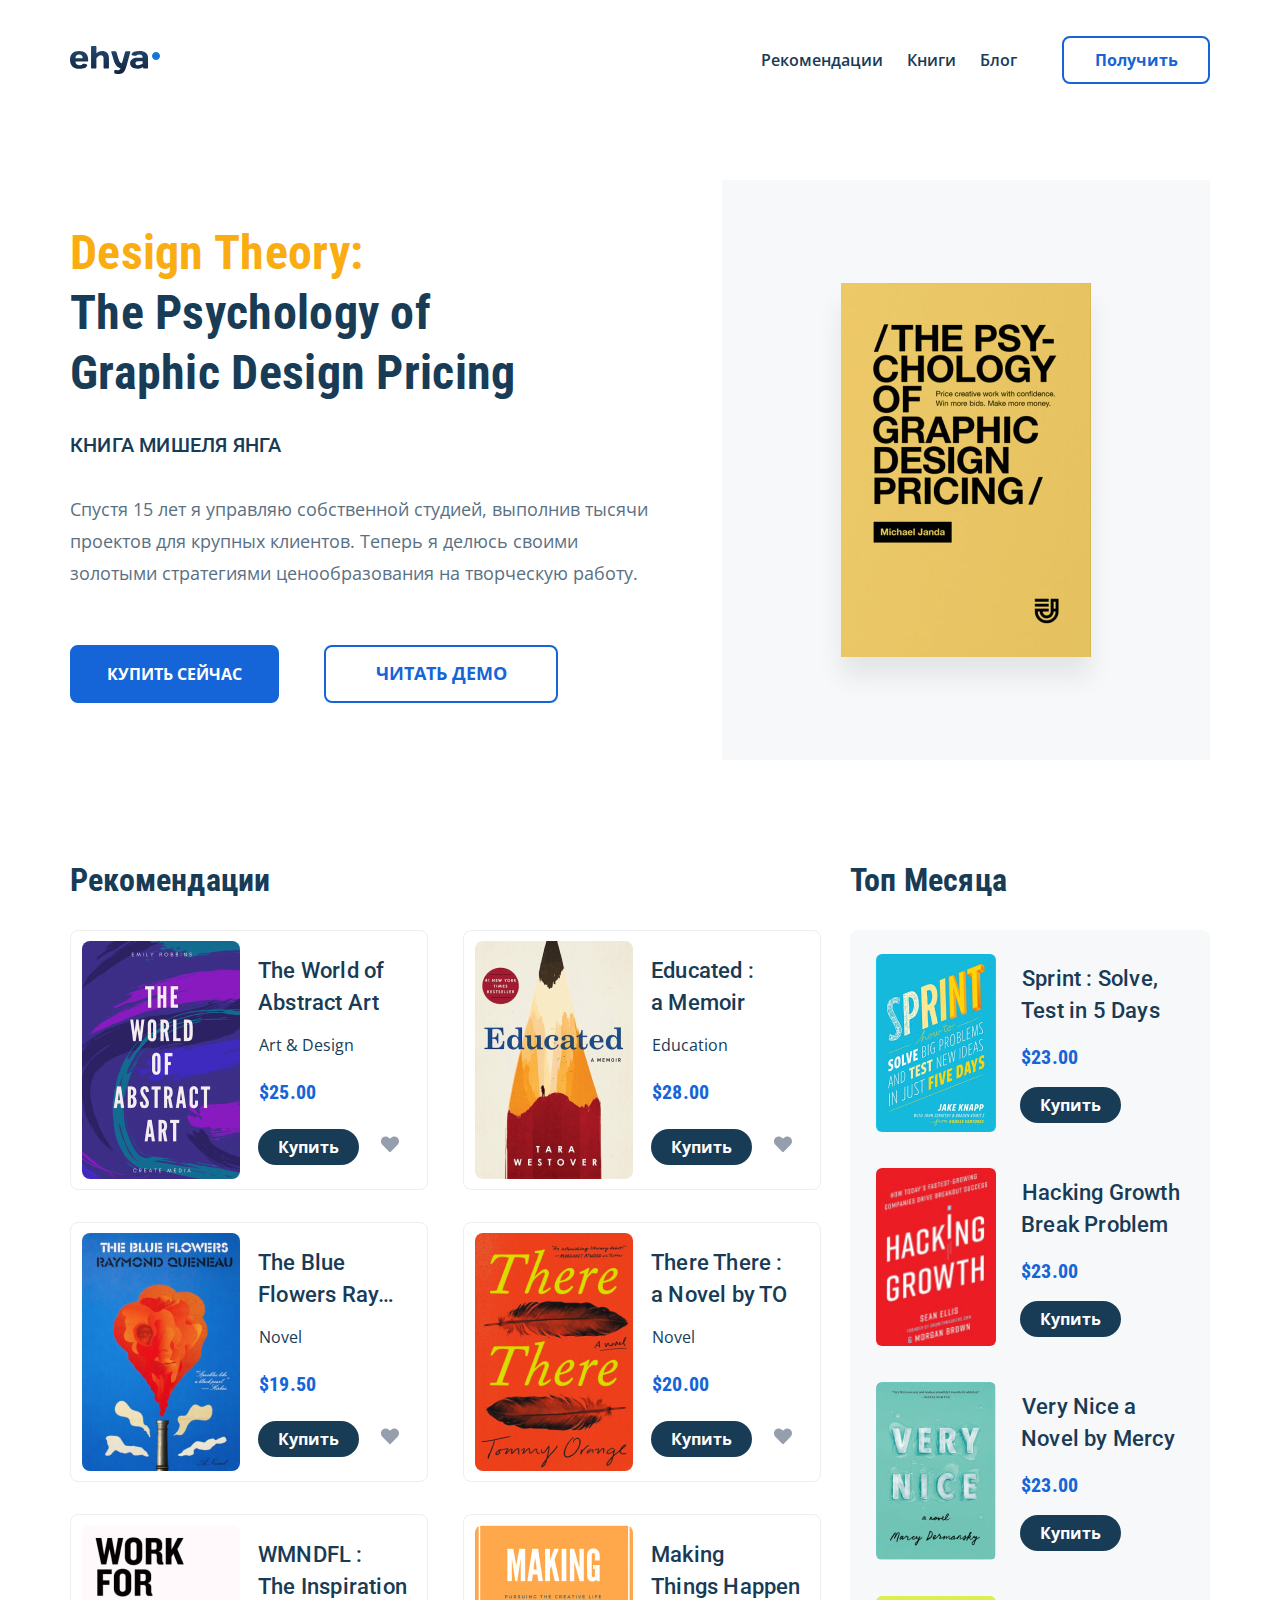
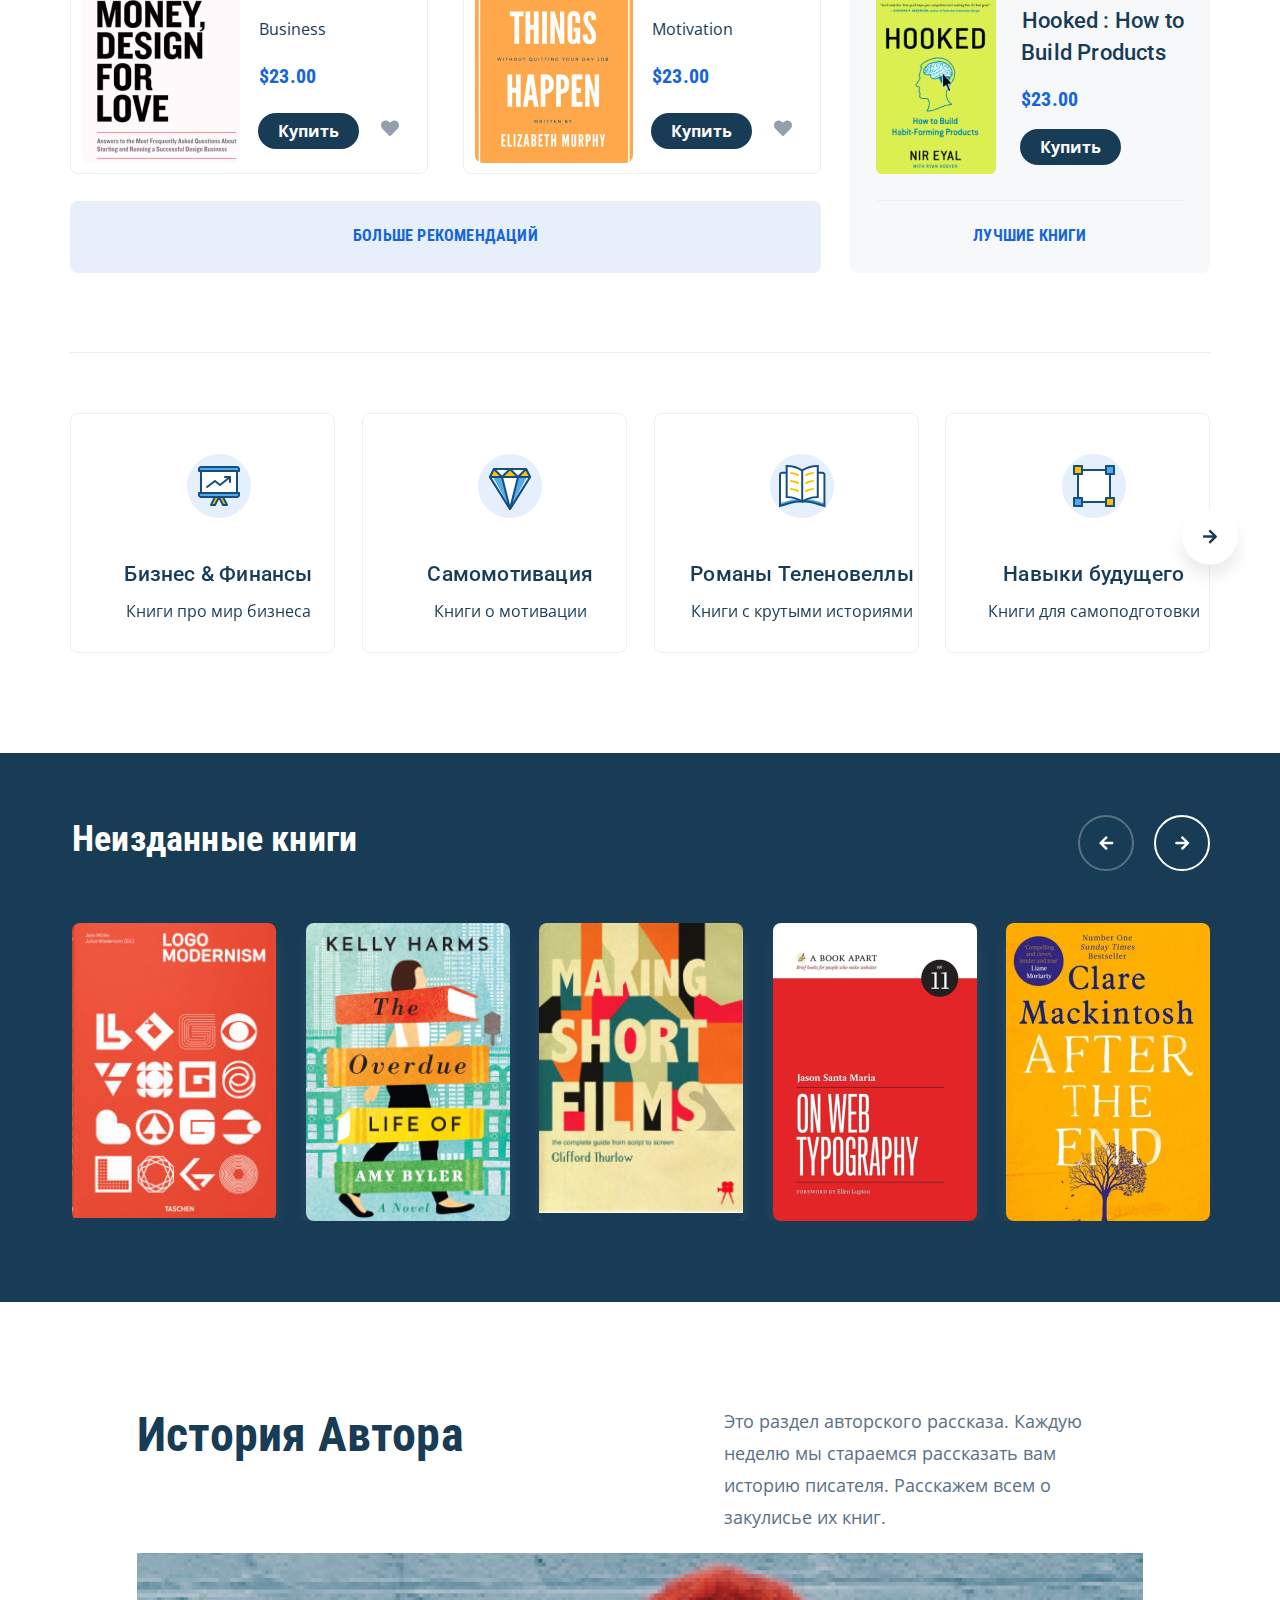
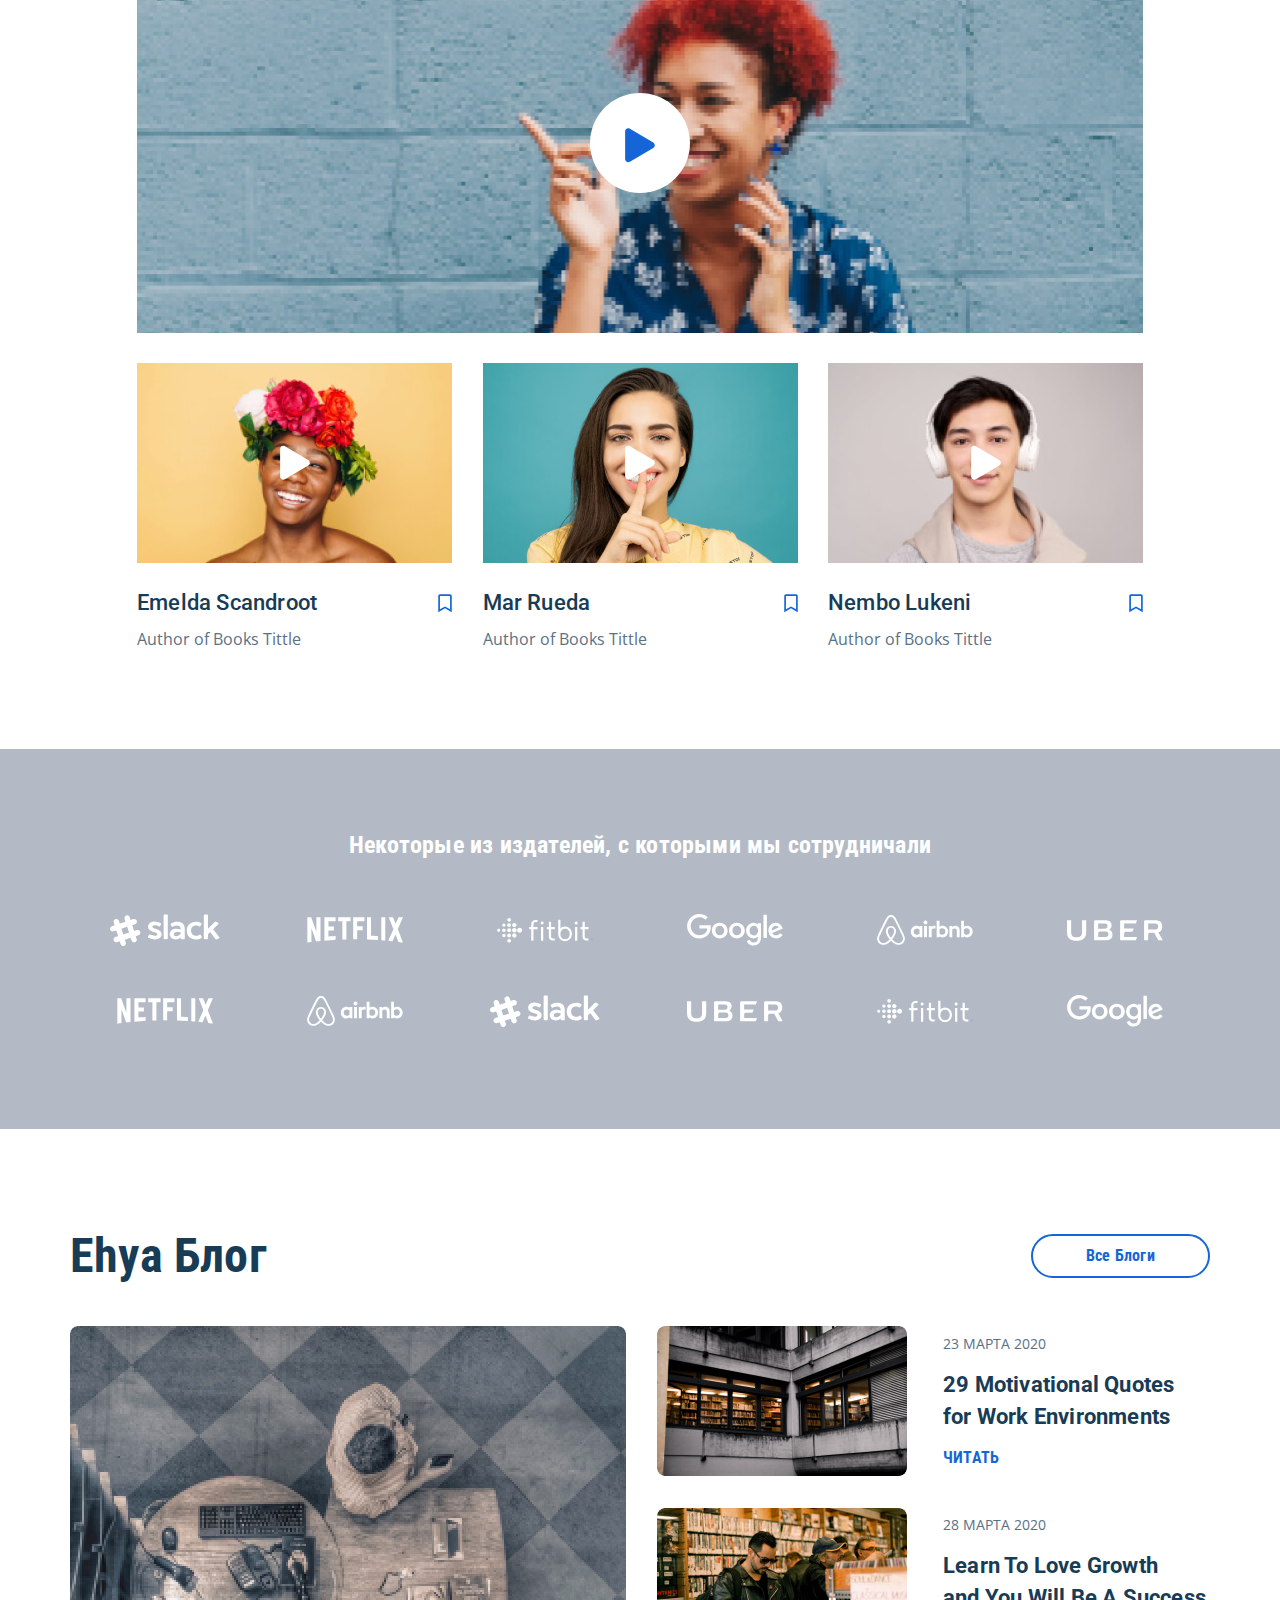
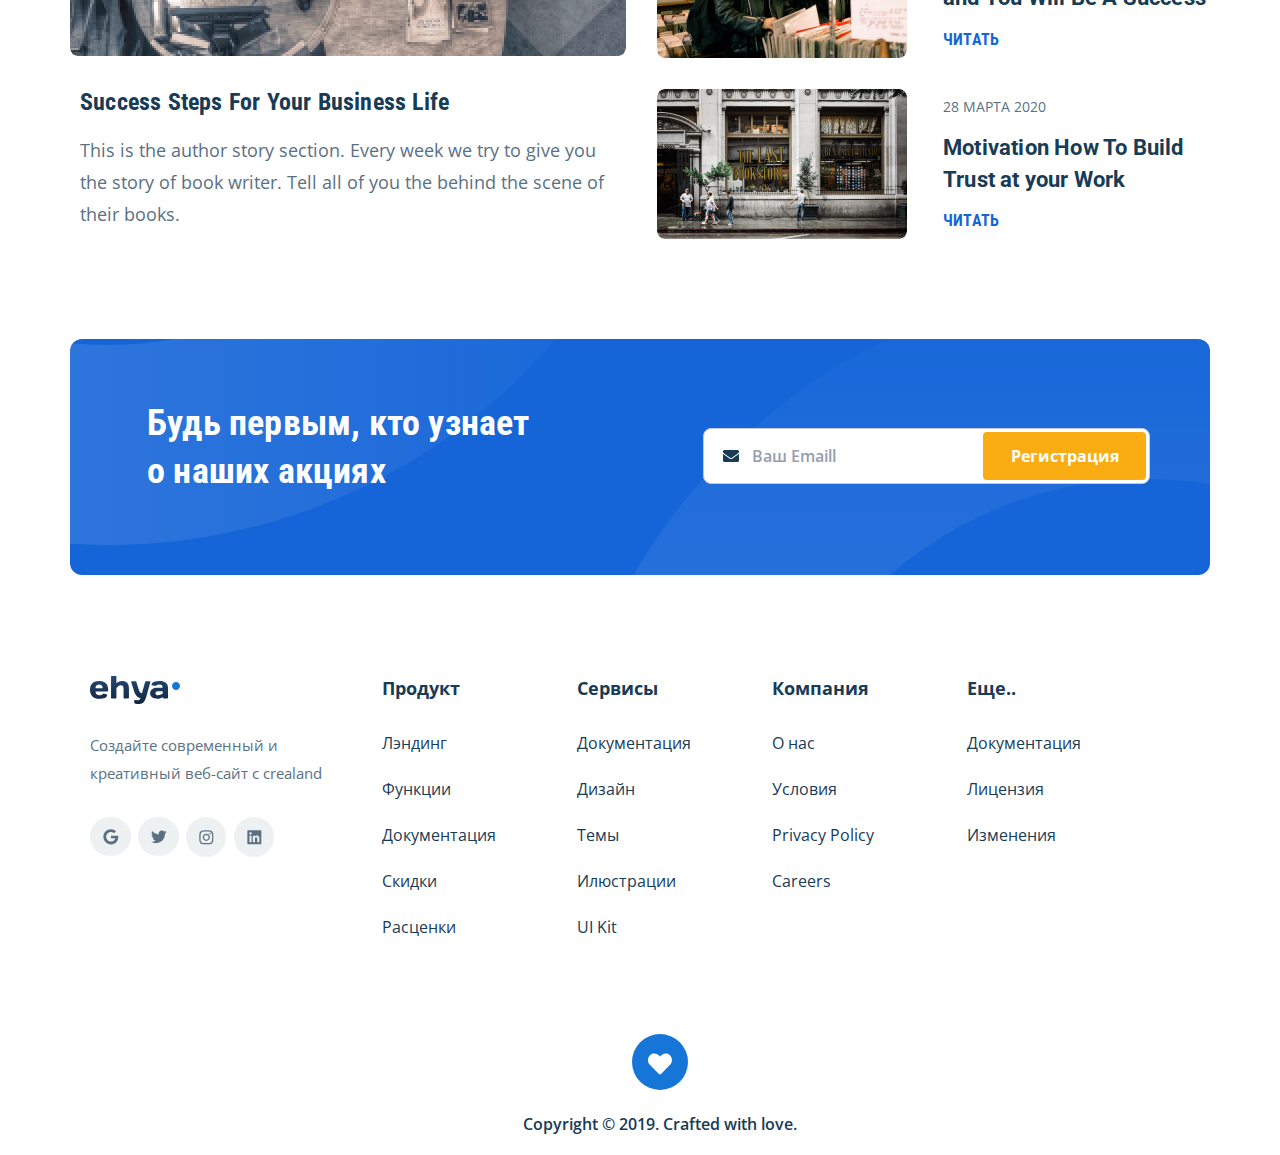
==== commit ce78ff7e: "create: add responsive anв send. send-2" ====
--- a/index.html
+++ b/index.html
@@ -4,714 +4,1032 @@
     <meta charset="UTF-8" />
     <meta http-equiv="X-UA-Compatible" content="IE=edge" />
     <meta name="viewport" content="width=device-width, initial-scale=1.0" />
+    <title>Ehya - сайт книг</title>
+    <link rel="shortcut icon" href="images/favicon.ico" type="image./x-icon" />
+    <link rel="icon" href="images/favicon.ico" type="image./x-icon" />
     <link rel="stylesheet" href="css/style.css" />
-    <link rel="stylesheet" href="css/swiper-bundle.min.css">
-    <title>Ehya</title>
+    <link rel="stylesheet" href="css/swiper-bundle.min.css" />
+    <link rel="stylesheet" href="css/jquery.fancybox.min.css" />
+    <link rel="preconnect" href="https://fonts.googleapis.com">
+    <link rel="preconnect" href="https://fonts.gstatic.com" crossorigin>
+    <link href="https://fonts.googleapis.com/css2?family=Open+Sans:wght@400;600;700&family=Roboto+Condensed:wght@700&family=Roboto:wght@500&display=swap" rel="stylesheet">
   </head>
   <body>
-    
     <header class="navbar navbar-fixed">
       <div class="container navbar__container">
-  
         <div class="navbar__wrapper">
-  
           <div class="logo navbar__logo">
-            <a href="https://lidiya-style.ru/design-theory" class="logo__link"><img src="images/logo-header.svg" alt="логотип издания" class="logo__link-img"></a>
-          </div><!-- /.logo navbar__logo -->
-  
+            <a href="index.html" class="logo__link"
+              ><img
+                src="images/logo-header.svg"
+                alt="логотип издания"
+                class="logo__link-img"
+            /></a>
+          </div>
+          <!-- /.logo navbar__logo -->
+
           <div class="navbar__wrapper-menu">
-  
             <nav class="navbar__menu navbar__menu--mobile">
-              
               <ul class="navbar-menu">
-                <li class="navbar-menu__item"><a href="#reference" class="navbar-menu__link">Рекомендации</a></li>
-                <li class="navbar-menu__item"><a href="#theme" class="navbar-menu__link">Книги</a></li>
-                <li class="navbar-menu__item"><a href="#blog" class="navbar-menu__link">Блог</a></li>
+                <li class="navbar-menu__item">
+                  <a href="#reference" class="navbar-menu__link"
+                    >Рекомендации</a
+                  >
+                </li>
+                <li class="navbar-menu__item">
+                  <a href="#theme" class="navbar-menu__link">Книги</a>
+                </li>
+                <li class="navbar-menu__item">
+                  <a href="#blog" class="navbar-menu__link">Блог</a>
+                </li>
               </ul>
-  
-            </nav><!-- /.navbar__menu-mobile -->
-            
-  
-            <button class="button navbar__button" data-toggle="modal" data-href="#read-modal">Получить</button>
-  
+            </nav>
+            <!-- /.navbar__menu-mobile -->
+
+            <button class="button navbar__button" data-toggle="modal">
+              Получить
+            </button>
+
             <!-- кнопка меню для мобильных экранов -->
             <button class="menu-button navbar__menu-button">
-              <img src="images/menu-button.svg" alt="картинка кнопки вызова меню" class="menu-button__line">
+              <img
+                src="images/menu-button.svg"
+                alt="картинка кнопки вызова меню"
+                class="menu-button__line"
+              />
             </button>
-  
-          </div><!-- /.navbar__menu -->  
-          
-        </div><!-- /.navbar-menu -->
-  
-      </div><!-- /.container -->
+          </div>
+          <!-- /.navbar__menu -->
+        </div>
+        <!-- /.navbar-menu -->
+      </div>
+      <!-- /.container -->
     </header>
-  
+
     <section class="book">
       <div class="container book__container">
         <div class="book-info book__info">
-  
           <div class="book-info__text book__text">
-            <h1 class="book__title"><span class="book__title-color">Design Theory:</span>The Psychology of
-            Graphic Design Pricing</h1>
+            <h1 class="book__title">
+              <span class="book__title-color">Design Theory:</span>The
+              Psychology of Graphic Design Pricing
+            </h1>
             <h3 class="book__autor">книга мишеля янга</h3>
-            <p class="book__text-about">Спустя 15 лет я управляю собственной студией, выполнив тысячи проектов для крупных клиентов. Теперь я делюсь своими  золотыми стратегиями ценообразования на творческую работу.</p>
+            <p class="book__text-about">
+              Спустя 15 лет я управляю собственной студией, выполнив тысячи
+              проектов для крупных клиентов. Теперь я делюсь своими золотыми
+              стратегиями ценообразования на творческую работу.
+            </p>
             <div class="button-wrapper book__button-wrapper">
-              <button data-toggle="modal" data-href="#read-modal" class="button book__button">Купить сейчас</button>
+              <button data-toggle="modal" class="button book__button">
+                Купить сейчас
+              </button>
               <a href="#" class="book__read">Читать демо</a>
-            </div><!-- /.book__wrapper-button -->
-          </div><!-- /.book-info__text -->        
-  
+            </div>
+            <!-- /.book__wrapper-button -->
+          </div>
+          <!-- /.book-info__text -->
+
           <div class="book-image book__image">
             <div class="book__image-cover">
-              <img class="image image-book" src="images/book-image.jpg" alt="обложка книги">
+              <img
+                class="image image-book"
+                src="images/book-image.jpg"
+                alt="обложка книги"
+              />
             </div>
             <!-- /.book-image__cover -->
-            
-          </div><!-- /.book-image -->
-  
-        </div><!-- /.book-info -->      
-      </div><!-- /.container -->
-    </section><!-- /.book -->
-  
-    <!-- ___________________reference___________________ -->
+          </div>
+          <!-- /.book-image -->
+        </div>
+        <!-- /.book-info -->
+      </div>
+      <!-- /.container -->
+    </section>
+    <!-- /.book -->
+
     <section class="reference">
       <div class="container">
         <div class="reference-container reference__container">
-  
           <!-- предложения -->
           <div class="reference-offer reference__offer">
-  
-            <h2 class="reference-title reference__title" id="reference">Рекомендации</h2>
-  
+            <h2 class="reference-title reference__title" id="reference">
+              Рекомендации
+            </h2>
+
             <div class="reference-cards reference__cards">
-  
               <!-- card1 -->
-              <div class="card card-reference reference__card reference__card--mb">
-  
+              <div
+                class="card card-reference reference__card reference__card--mb"
+              >
                 <div class="card__image card-reference__image-wrapper">
-                  <img src="images/reference-1.jpg" alt="обложка книги" class="card-reference__image">
-                </div><!-- /.card__image reference__image-wrapper -->
-  
+                  <img
+                    src="images/reference-1.jpg"
+                    alt="обложка книги"
+                    class="card-reference__image"
+                  />
+                </div>
+                <!-- /.card__image reference__image-wrapper -->
+
                 <div class="card__info card-reference__info-wrapper">
                   <h3 class="card__title card-reference__title">
-                    <a href="#!" class="card-reference__title">The World of Abstract Art</a>
+                    <a href="#!" class="card-reference__title"
+                      >The World of Abstract Art</a
+                    >
                   </h3>
-                  <a href="#!" class="card__genre card-reference__genre">Art & Design</a>
+                  <a href="#!" class="card__genre card-reference__genre"
+                    >Art & Design</a
+                  >
                   <div class="card__price card-reference__price">$25.00</div>
-  
+
                   <div class="button-wrapper card-reference__button-wrapper">
-                    <button data-toggle="modal" data-href="#read-modal" class="card-reference__buy">Купить</button>
-  
+                    <button data-toggle="modal" class="card-reference__buy">
+                      Купить
+                    </button>
+
                     <button class="card-reference__heart">
-                      <svg class="card-reference__heart-img" xmlns="http://www.w3.org/2000/svg">
-                        <path d="M17.242 1.465c-1.933-1.653-4.781-1.336-6.574.492L10 2.66l-.703-.703C7.539.129 4.657-.187 2.723 1.465.508 3.363.403 6.738 2.37 8.777l6.82 7.032c.422.457 1.16.457 1.582 0l6.82-7.032c1.97-2.039 1.864-5.414-.35-7.312z"/>
+                      <svg
+                        class="card-reference__heart-img"
+                        xmlns="http://www.w3.org/2000/svg"
+                      >
+                        <path
+                          d="M17.242 1.465c-1.933-1.653-4.781-1.336-6.574.492L10 2.66l-.703-.703C7.539.129 4.657-.187 2.723 1.465.508 3.363.403 6.738 2.37 8.777l6.82 7.032c.422.457 1.16.457 1.582 0l6.82-7.032c1.97-2.039 1.864-5.414-.35-7.312z"
+                        />
                       </svg>
                     </button>
-                  </div><!-- /.book__wrapper-button -->
-  
-                </div><!-- /.card__info reference__info-wrapper -->
-  
-              </div><!-- /.reference__card -->
-  
+                  </div>
+                  <!-- /.book__wrapper-button -->
+                </div>
+                <!-- /.card__info reference__info-wrapper -->
+              </div>
+              <!-- /.reference__card -->
+
               <!-- card2 -->
-              <div class="card card-secondary card-reference reference__card reference__card--mb">
-  
+              <div
+                class="
+                  card card-secondary card-reference
+                  reference__card reference__card--mb
+                "
+              >
                 <div class="card__image card-reference__image-wrapper">
-                  <img src="images/reference-2.jpg" alt="обложка книги" class="card-reference__image">
-                </div><!-- /.card__image reference__image-wrapper -->
-  
+                  <img
+                    src="images/reference-2.jpg"
+                    alt="обложка книги"
+                    class="card-reference__image"
+                  />
+                </div>
+                <!-- /.card__image reference__image-wrapper -->
+
                 <div class="card__info card-reference__info-wrapper">
                   <h3 class="card__title card-reference__title">
-                    <a href="#!" class="card-reference__title">Educated : a&nbsp;Memoir</a>
+                    <a href="#!" class="card-reference__title"
+                      >Educated : a&nbsp;Memoir</a
+                    >
                   </h3>
-                  <a href="#!" class="card__genre card-reference__genre">Education</a>
+                  <a href="#!" class="card__genre card-reference__genre"
+                    >Education</a
+                  >
                   <div class="card__price card-reference__price">$28.00</div>
-  
+
                   <div class="button-wrapper card-reference__button-wrapper">
-                    <button data-toggle="modal" data-href="#read-modal" class="card-reference__buy">Купить</button>
-                    
+                    <button data-toggle="modal" class="card-reference__buy">
+                      Купить
+                    </button>
+
                     <button class="card-reference__heart">
-                      <svg class="card-reference__heart-img" xmlns="http://www.w3.org/2000/svg">
-                        <path d="M17.242 1.465c-1.933-1.653-4.781-1.336-6.574.492L10 2.66l-.703-.703C7.539.129 4.657-.187 2.723 1.465.508 3.363.403 6.738 2.37 8.777l6.82 7.032c.422.457 1.16.457 1.582 0l6.82-7.032c1.97-2.039 1.864-5.414-.35-7.312z"/>
+                      <svg
+                        class="card-reference__heart-img"
+                        xmlns="http://www.w3.org/2000/svg"
+                      >
+                        <path
+                          d="M17.242 1.465c-1.933-1.653-4.781-1.336-6.574.492L10 2.66l-.703-.703C7.539.129 4.657-.187 2.723 1.465.508 3.363.403 6.738 2.37 8.777l6.82 7.032c.422.457 1.16.457 1.582 0l6.82-7.032c1.97-2.039 1.864-5.414-.35-7.312z"
+                        />
                       </svg>
                     </button>
-                  </div><!-- /.book__wrapper-button -->
-  
-                </div><!-- /.card__info reference__info-wrapper -->
-  
-              </div><!-- /.reference__card -->
-  
+                  </div>
+                  <!-- /.book__wrapper-button -->
+                </div>
+                <!-- /.card__info reference__info-wrapper -->
+              </div>
+              <!-- /.reference__card -->
+
               <!-- card3 -->
-              <div class="card card-secondary card-reference reference__card reference__card--mb">
-  
+              <div
+                class="
+                  card card-secondary card-reference
+                  reference__card reference__card--mb
+                "
+              >
                 <div class="card__image card-reference__image-wrapper">
-                  <img src="images/reference-3.jpg" alt="обложка книги" class="card-reference__image">
-                </div><!-- /.card__image reference__image-wrapper -->
-  
+                  <img
+                    src="images/reference-3.jpg"
+                    alt="обложка книги"
+                    class="card-reference__image"
+                  />
+                </div>
+                <!-- /.card__image reference__image-wrapper -->
+
                 <div class="card__info card-reference__info-wrapper">
                   <h3 class="card__title card-reference__title">
-                    <a class="card-reference__title" href="#!">The Blue Flowers Ray…</a>
+                    <a class="card-reference__title" href="#!"
+                      >The Blue Flowers Ray…</a
+                    >
                   </h3>
-                  <a href="#!" class="card__genre card-reference__genre">Novel</a>
+                  <a href="#!" class="card__genre card-reference__genre"
+                    >Novel</a
+                  >
                   <div class="card__price card-reference__price">$19.50</div>
-  
+
                   <div class="button-wrapper card-reference__button-wrapper">
-                    <button data-toggle="modal" data-href="#read-modal" class="card-reference__buy">Купить</button>
-                    
+                    <button data-toggle="modal" class="card-reference__buy">
+                      Купить
+                    </button>
+
                     <button class="card-reference__heart">
-                      <svg class="card-reference__heart-img" xmlns="http://www.w3.org/2000/svg">
-                        <path d="M17.242 1.465c-1.933-1.653-4.781-1.336-6.574.492L10 2.66l-.703-.703C7.539.129 4.657-.187 2.723 1.465.508 3.363.403 6.738 2.37 8.777l6.82 7.032c.422.457 1.16.457 1.582 0l6.82-7.032c1.97-2.039 1.864-5.414-.35-7.312z"/>
+                      <svg
+                        class="card-reference__heart-img"
+                        xmlns="http://www.w3.org/2000/svg"
+                      >
+                        <path
+                          d="M17.242 1.465c-1.933-1.653-4.781-1.336-6.574.492L10 2.66l-.703-.703C7.539.129 4.657-.187 2.723 1.465.508 3.363.403 6.738 2.37 8.777l6.82 7.032c.422.457 1.16.457 1.582 0l6.82-7.032c1.97-2.039 1.864-5.414-.35-7.312z"
+                        />
                       </svg>
                     </button>
-                  </div><!-- /.book__wrapper-button -->
-  
-                </div><!-- /.card__info reference__info-wrapper -->
-  
-              </div><!-- /.reference__card -->
-  
+                  </div>
+                  <!-- /.book__wrapper-button -->
+                </div>
+                <!-- /.card__info reference__info-wrapper -->
+              </div>
+              <!-- /.reference__card -->
+
               <!-- card4 -->
-              <div class="card card-last card-reference reference__card reference__card--mb">
-  
+              <div
+                class="
+                  card card-last card-reference
+                  reference__card reference__card--mb
+                "
+              >
                 <div class="card__image card-reference__image-wrapper">
-                  <img src="images/reference-4.jpg" alt="обложка книги" class="card-reference__image">
-                </div><!-- /.card__image reference__image-wrapper -->
-  
+                  <img
+                    src="images/reference-4.jpg"
+                    alt="обложка книги"
+                    class="card-reference__image"
+                  />
+                </div>
+                <!-- /.card__image reference__image-wrapper -->
+
                 <div class="card__info card-reference__info-wrapper">
                   <h3 class="card__title card-reference__title">
-                    <a class="card-reference__title" href="#!">There There : a&nbsp;Novel by TO</a>
+                    <a class="card-reference__title" href="#!"
+                      >There There : a&nbsp;Novel by TO</a
+                    >
                   </h3>
-                  <a href="#!" class="card__genre card-reference__genre">Novel</a>
+                  <a href="#!" class="card__genre card-reference__genre"
+                    >Novel</a
+                  >
                   <div class="card__price card-reference__price">$20.00</div>
-  
+
                   <div class="button-wrapper card-reference__button-wrapper">
-                    <button data-toggle="modal" data-href="#read-modal" class="card-reference__buy">Купить</button>
-                    
+                    <button data-toggle="modal" class="card-reference__buy">
+                      Купить
+                    </button>
+
                     <button class="card-reference__heart">
-                      <svg class="card-reference__heart-img" xmlns="http://www.w3.org/2000/svg">
-                        <path d="M17.242 1.465c-1.933-1.653-4.781-1.336-6.574.492L10 2.66l-.703-.703C7.539.129 4.657-.187 2.723 1.465.508 3.363.403 6.738 2.37 8.777l6.82 7.032c.422.457 1.16.457 1.582 0l6.82-7.032c1.97-2.039 1.864-5.414-.35-7.312z"/>
+                      <svg
+                        class="card-reference__heart-img"
+                        xmlns="http://www.w3.org/2000/svg"
+                      >
+                        <path
+                          d="M17.242 1.465c-1.933-1.653-4.781-1.336-6.574.492L10 2.66l-.703-.703C7.539.129 4.657-.187 2.723 1.465.508 3.363.403 6.738 2.37 8.777l6.82 7.032c.422.457 1.16.457 1.582 0l6.82-7.032c1.97-2.039 1.864-5.414-.35-7.312z"
+                        />
                       </svg>
                     </button>
-  
-                  </div><!-- /.book__wrapper-button -->
-  
-                </div><!-- /.card__info reference__info-wrapper -->
-  
-              </div><!-- /.reference__card -->
-  
+                  </div>
+                  <!-- /.book__wrapper-button -->
+                </div>
+                <!-- /.card__info reference__info-wrapper -->
+              </div>
+              <!-- /.reference__card -->
+
               <!-- card5 -->
               <div class="card card-last card-reference reference__card">
-  
                 <div class="card__image card-reference__image-wrapper">
-                  <img src="images/reference-5.jpg" alt="обложка книги" class="card-reference__image">
-                </div><!-- /.card__image reference__image-wrapper -->
-  
+                  <img
+                    src="images/reference-5.jpg"
+                    alt="обложка книги"
+                    class="card-reference__image"
+                  />
+                </div>
+                <!-- /.card__image reference__image-wrapper -->
+
                 <div class="card__info card-reference__info-wrapper">
                   <h3 class="card__title card-reference__title">
-                    <a class="card-reference__title" href="#!">WMNDFL : The&nbsp;Inspiration</a>
+                    <a class="card-reference__title" href="#!"
+                      >WMNDFL : The&nbsp;Inspiration</a
+                    >
                   </h3>
-                  <a href="#!" class="card__genre card-reference__genre">Business</a>
+                  <a href="#!" class="card__genre card-reference__genre"
+                    >Business</a
+                  >
                   <div class="card__price card-reference__price">$23.00</div>
-  
+
                   <div class="button-wrapper card-reference__button-wrapper">
-                    <button data-toggle="modal" data-href="#read-modal" class="card-reference__buy">Купить</button>
-                    
-                  <button class="card-reference__heart">
-                    <svg class="card-reference__heart-img" xmlns="http://www.w3.org/2000/svg">
-                      <path d="M17.242 1.465c-1.933-1.653-4.781-1.336-6.574.492L10 2.66l-.703-.703C7.539.129 4.657-.187 2.723 1.465.508 3.363.403 6.738 2.37 8.777l6.82 7.032c.422.457 1.16.457 1.582 0l6.82-7.032c1.97-2.039 1.864-5.414-.35-7.312z"/>
-                    </svg>
-                  </button>
-  
-                  </div><!-- /.book__wrapper-button -->
-  
-                </div><!-- /.card__info reference__info-wrapper -->
-  
-              </div><!-- /.reference__card -->
-  
+                    <button data-toggle="modal" class="card-reference__buy">
+                      Купить
+                    </button>
+
+                    <button class="card-reference__heart">
+                      <svg
+                        class="card-reference__heart-img"
+                        xmlns="http://www.w3.org/2000/svg"
+                      >
+                        <path
+                          d="M17.242 1.465c-1.933-1.653-4.781-1.336-6.574.492L10 2.66l-.703-.703C7.539.129 4.657-.187 2.723 1.465.508 3.363.403 6.738 2.37 8.777l6.82 7.032c.422.457 1.16.457 1.582 0l6.82-7.032c1.97-2.039 1.864-5.414-.35-7.312z"
+                        />
+                      </svg>
+                    </button>
+                  </div>
+                  <!-- /.book__wrapper-button -->
+                </div>
+                <!-- /.card__info reference__info-wrapper -->
+              </div>
+              <!-- /.reference__card -->
+
               <!-- card6 -->
               <div class="card card-last card-reference reference__card">
-  
                 <div class="card__image card-reference__image-wrapper">
-                  <img src="images/reference-6.jpg" alt="обложка книги" class="card-reference__image">
-                </div><!-- /.card__image reference__image-wrapper -->
-  
+                  <img
+                    src="images/reference-6.jpg"
+                    alt="обложка книги"
+                    class="card-reference__image"
+                  />
+                </div>
+                <!-- /.card__image reference__image-wrapper -->
+
                 <div class="card__info card-reference__info-wrapper">
-                  <h3 class="card__title card-reference__title"><a href="#!" class="card-reference__title">Making Things&nbsp;Happen</a>
-                </h3>
-                  <a href="#!" class="card__genre card-reference__genre">Motivation</a>
+                  <h3 class="card__title card-reference__title">
+                    <a href="#!" class="card-reference__title"
+                      >Making Things&nbsp;Happen</a
+                    >
+                  </h3>
+                  <a href="#!" class="card__genre card-reference__genre"
+                    >Motivation</a
+                  >
                   <div class="card__price card-reference__price">$23.00</div>
-  
+
                   <div class="button-wrapper card-reference__button-wrapper">
-                    <button data-toggle="modal" data-href="#read-modal" class="card-reference__buy">Купить</button>
-                    
+                    <button data-toggle="modal" class="card-reference__buy">
+                      Купить
+                    </button>
+
                     <button class="card-reference__heart">
-                      <svg class="card-reference__heart-img" xmlns="http://www.w3.org/2000/svg">
-                        <path d="M17.242 1.465c-1.933-1.653-4.781-1.336-6.574.492L10 2.66l-.703-.703C7.539.129 4.657-.187 2.723 1.465.508 3.363.403 6.738 2.37 8.777l6.82 7.032c.422.457 1.16.457 1.582 0l6.82-7.032c1.97-2.039 1.864-5.414-.35-7.312z"/>
+                      <svg
+                        class="card-reference__heart-img"
+                        xmlns="http://www.w3.org/2000/svg"
+                      >
+                        <path
+                          d="M17.242 1.465c-1.933-1.653-4.781-1.336-6.574.492L10 2.66l-.703-.703C7.539.129 4.657-.187 2.723 1.465.508 3.363.403 6.738 2.37 8.777l6.82 7.032c.422.457 1.16.457 1.582 0l6.82-7.032c1.97-2.039 1.864-5.414-.35-7.312z"
+                        />
                       </svg>
                     </button>
-                  </div><!-- /.book__wrapper-button -->
-  
-                </div><!-- /.card__info reference__info-wrapper -->
-  
-              </div><!-- /.reference__card -->
-  
-              <!-- кнопка -->
-              
-                <a href="#!" class="link reference__link">Больше рекомендаций</a>
-              
-  
-            </div><!-- /.reference-cards reference__cards -->          
-  
-          </div><!-- /.reference-offer reference__offer -->
-  
+                  </div>
+                  <!-- /.book__wrapper-button -->
+                </div>
+                <!-- /.card__info reference__info-wrapper -->
+              </div>
+              <!-- /.reference__card -->
+
+              <a href="#!" class="link reference__link">Больше рекомендаций</a>
+            </div>
+            <!-- /.reference-cards reference__cards -->
+          </div>
+          <!-- /.reference-offer reference__offer -->
+
           <!-- топ -->
           <div class="reference-top reference__top">
-  
-            <h2 class="reference-title reference__title reference__title-second">Топ Месяца</h2>
-  
+            <h2
+              class="reference-title reference__title reference__title-second"
+            >
+              Топ Месяца
+            </h2>
+
             <div class="reference-list reference__list">
-  
               <ul class="reference__list-top">
-  
                 <!-- top1 -->
                 <li class="reference__list-item">
-                  
-                  <div class="item item-reference reference__item reference__item--mb">
-                  
+                  <div
+                    class="
+                      item item-reference
+                      reference__item reference__item--mb
+                    "
+                  >
                     <div class="item__image item-reference__image-wrapper">
-                      <img src="images/top-1.jpg" alt="обложка книги" class="item-reference__image">
-                    </div><!-- /.item__image reference__image-wrapper -->
-                  
+                      <img
+                        src="images/top-1.jpg"
+                        alt="обложка книги"
+                        class="item-reference__image"
+                      />
+                    </div>
+                    <!-- /.item__image reference__image-wrapper -->
+
                     <div class="item__info item-reference__info-wrapper">
                       <h3 class="item__title item-reference__title">
-                        <a class="item-reference__title" href="#!">Sprint : Solve, Test in 5 Days</a>
+                        <a class="item-reference__title" href="#!"
+                          >Sprint : Solve, Test in 5 Days</a
+                        >
                       </h3>
-                      <div class="item__price item-reference__price">$23.00</div>
-                  
-                      <div class="button-wrapper item-reference__button-wrapper">
-                        <button data-toggle="modal" data-href="#read-modal" class="item-reference__buy">Купить</button>
-                      </div><!-- /.book__wrapper-button -->
-                  
-                    </div><!-- /.item__info reference__info-wrapper -->
-                  
-                  </div><!-- /.reference__item -->
-  
+                      <div class="item__price item-reference__price">
+                        $23.00
+                      </div>
+
+                      <div
+                        class="button-wrapper item-reference__button-wrapper"
+                      >
+                        <button data-toggle="modal" class="item-reference__buy">
+                          Купить
+                        </button>
+                      </div>
+                      <!-- /.book__wrapper-button -->
+                    </div>
+                    <!-- /.item__info reference__info-wrapper -->
+                  </div>
+                  <!-- /.reference__item -->
                 </li>
-  
+
                 <!-- top2 -->
                 <li class="reference__list-item">
-                
-                  <div class="item item-reference reference__item reference__item--mb">
-                
+                  <div
+                    class="
+                      item item-reference
+                      reference__item reference__item--mb
+                    "
+                  >
                     <div class="item__image item-reference__image-wrapper">
-                      <img src="images/top-2.jpg" alt="обложка книги" class="item-reference__image">
-                    </div><!-- /.item__image reference__image-wrapper -->
-                
+                      <img
+                        src="images/top-2.jpg"
+                        alt="обложка книги"
+                        class="item-reference__image"
+                      />
+                    </div>
+                    <!-- /.item__image reference__image-wrapper -->
+
                     <div class="item__info item-reference__info-wrapper">
                       <h3 class="item__title item-reference__title">
-                        <a class="item-reference__title" href="#!">Hacking Growth Break Problem</a>
+                        <a class="item-reference__title" href="#!"
+                          >Hacking Growth Break Problem</a
+                        >
                       </h3>
-                      <div class="item__price item-reference__price">$23.00</div>
-                
-                      <div class="button-wrapper item-reference__button-wrapper">
-                        <button data-toggle="modal" data-href="#read-modal" class="item-reference__buy">Купить</button>
-                      </div><!-- /.book__wrapper-button -->
-                
-                    </div><!-- /.item__info reference__info-wrapper -->
-                
-                  </div><!-- /.reference__item -->
-                
+                      <div class="item__price item-reference__price">
+                        $23.00
+                      </div>
+
+                      <div
+                        class="button-wrapper item-reference__button-wrapper"
+                      >
+                        <button data-toggle="modal" class="item-reference__buy">
+                          Купить
+                        </button>
+                      </div>
+                      <!-- /.book__wrapper-button -->
+                    </div>
+                    <!-- /.item__info reference__info-wrapper -->
+                  </div>
+                  <!-- /.reference__item -->
                 </li>
-  
+
                 <!-- top3 -->
                 <li class="reference__list-item">
-                
-                  <div class="item item-reference reference__item reference__item--mb">
-                
+                  <div
+                    class="
+                      item item-reference
+                      reference__item reference__item--mb
+                    "
+                  >
                     <div class="item__image item-reference__image-wrapper">
-                      <img src="images/top-3.jpg" alt="обложка книги" class="item-reference__image">
-                    </div><!-- /.item__image reference__image-wrapper -->
-                
+                      <img
+                        src="images/top-3.jpg"
+                        alt="обложка книги"
+                        class="item-reference__image"
+                      />
+                    </div>
+                    <!-- /.item__image reference__image-wrapper -->
+
                     <div class="item__info item-reference__info-wrapper">
                       <h3 class="item__title item-reference__title">
-                        <a class="item-reference__title" href="#!">Very Nice&nbsp;a Novel&nbsp;by Mercy</a>
+                        <a class="item-reference__title" href="#!"
+                          >Very Nice&nbsp;a Novel&nbsp;by Mercy</a
+                        >
                       </h3>
-                      <div class="item__price item-reference__price">$23.00</div>
-                
-                      <div class="button-wrapper item-reference__button-wrapper">
-                        <button data-toggle="modal" data-href="#read-modal" class="item-reference__buy">Купить</button>
-                      </div><!-- /.book__wrapper-button -->
-                
-                    </div><!-- /.item__info reference__info-wrapper -->
-                
-                  </div><!-- /.reference__item -->
-                
+                      <div class="item__price item-reference__price">
+                        $23.00
+                      </div>
+
+                      <div
+                        class="button-wrapper item-reference__button-wrapper"
+                      >
+                        <button data-toggle="modal" class="item-reference__buy">
+                          Купить
+                        </button>
+                      </div>
+                      <!-- /.book__wrapper-button -->
+                    </div>
+                    <!-- /.item__info reference__info-wrapper -->
+                  </div>
+                  <!-- /.reference__item -->
                 </li>
-  
+
                 <!-- top4 -->
                 <li class="reference__list-item">
-                
                   <div class="item item-reference reference__item">
-                
                     <div class="item__image item-reference__image-wrapper">
-                      <img src="images/top-4.jpg" alt="обложка книги" class="item-reference__image">
-                    </div><!-- /.item__image reference__image-wrapper -->
-                
+                      <img
+                        src="images/top-4.jpg"
+                        alt="обложка книги"
+                        class="item-reference__image"
+                      />
+                    </div>
+                    <!-- /.item__image reference__image-wrapper -->
+
                     <div class="item__info item-reference__info-wrapper">
                       <h3 class="item__title item-reference__title">
-                        <a href="#!" class="item-reference__title">Hooked : How to Build Products</a>
+                        <a href="#!" class="item-reference__title"
+                          >Hooked : How to Build Products</a
+                        >
                       </h3>
-                      <div class="item__price item-reference__price">$23.00</div>
-                
-                      <div class="button-wrapper item-reference__button-wrapper">
-                        <button data-toggle="modal" data-href="#read-modal" class="item-reference__buy">Купить</button>
-                      </div><!-- /.book__wrapper-button -->
-                
-                    </div><!-- /.item__info reference__info-wrapper -->
-                
-                  </div><!-- /.reference__item -->
-                
+                      <div class="item__price item-reference__price">
+                        $23.00
+                      </div>
+
+                      <div
+                        class="button-wrapper item-reference__button-wrapper"
+                      >
+                        <button data-toggle="modal" class="item-reference__buy">
+                          Купить
+                        </button>
+                      </div>
+                      <!-- /.book__wrapper-button -->
+                    </div>
+                    <!-- /.item__info reference__info-wrapper -->
+                  </div>
+                  <!-- /.reference__item -->
                 </li>
-  
-              </ul><!-- /.reference__list-top -->
-  
-              
-            <a href="#" class="link reference__link-top">Лучшие книги</a>  
-                          
-  
-            </div><!-- /.reference-list reference__list -->
-          </div><!-- /.reference-top reference__top -->
-  
-        </div><!-- /.reference-container -->
-        
-      </div><!-- /.container -->
-    </section><!-- /.reference -->
-  
-  
-    <!-- ___________________slider-theme___________________ -->
+              </ul>
+              <!-- /.reference__list-top -->
+
+              <a href="#" class="link reference__link-top">Лучшие книги</a>
+            </div>
+            <!-- /.reference-list reference__list -->
+          </div>
+          <!-- /.reference-top reference__top -->
+        </div>
+        <!-- /.reference-container -->
+      </div>
+      <!-- /.container -->
+    </section>
+    <!-- /.reference -->
+
     <section class="theme" id="theme">
       <div class="container theme__container">
-  
         <div class="slider-theme theme__slider">
-          
           <div class="swiper-container slider-theme__container">
             <div class="swiper-wrapper slider-theme__wrapper">
-              
               <!-- Slid-1 -->
               <div class="swiper-slide slide-theme">
                 <div class="slide-block">
-  
                   <!-- ведущий -->
                   <div class="slide slide-theme__block">
-                    <div class="slide-block__image"><img src="images/slide-icon-1.svg" alt class="slide-img"></div>
+                    <div class="slide-block__image">
+                      <img
+                        src="images/slide-icon-1.svg"
+                        alt
+                        class="slide-img"
+                      />
+                    </div>
                     <div class="slide-block__text">
                       <h3 class="slide-block__title">Бизнес & Финансы</h3>
-                      <div class="slide-block__genre">Книги про мир бизнеса</div>
-                    </div><!-- /.slide-block__text -->
-                  </div><!-- /.slide-theme__block -->               
-  
-                </div><!-- /.slide-block -->
-              </div><!-- /.Slid-1 -->
-              
-              <!-- Slid-2 -->
-              <div class="swiper-slide slide-theme">              
+                      <div class="slide-block__genre">
+                        Книги про мир бизнеса
+                      </div>
+                    </div>
+                    <!-- /.slide-block__text -->
+                  </div>
+                  <!-- /.slide-theme__block -->
+                </div>
+                <!-- /.slide-block -->
+              </div>
+
+              <div class="swiper-slide slide-theme">
                 <div class="slide-block">
-                
+                  <div class="slide-theme__block slide">
+                    <div class="slide-block__image">
+                      <img
+                        src="images/slide-icon-2.svg"
+                        alt
+                        class="slide-img"
+                      />
+                    </div>
+                    <div class="slide-block__text">
+                      <h3 class="slide-block__title">Самомотивация</h3>
+                      <div class="slide-block__genre slide-block-motivation">Книги о мотивации</div>
+                    </div>
+                    <!-- /.slide-block__text -->
+                  </div>
+                  <!-- /.slide-theme__block -->
+                </div>
+                <!-- /.slide-block -->
+              </div>
+
+              <div class="swiper-slide slide-theme">
+                <div class="slide-block">
                   <!-- ведущий -->
                   <div class="slide-theme__block slide">
-                    <div class="slide-block__image"><img src="images/slide-icon-2.svg" alt class="slide-img"></div>
+                    <div class="slide-block__image">
+                      <img
+                        src="images/slide-icon-3.svg"
+                        alt
+                        class="slide-img"
+                      />
+                    </div>
                     <div class="slide-block__text">
-                      <h3 class="slide-block__title">Самомотивация</h3>
-                      <div class="slide-block__genre">Книги о мотивации</div>
-                    </div><!-- /.slide-block__text -->
-                  </div><!-- /.slide-theme__block -->              
-                
-                </div><!-- /.slide-block -->  
-              </div><!-- /.Slid-2 -->
-              
-              <!-- Slid-3 -->
+                      <h3 class="slide-block__title">Романы Теленовеллы</h3>
+                      <div class="slide-block__genre">
+                        Книги с крутыми историями
+                      </div>
+                    </div>
+                    <!-- /.slide-block__text -->
+                  </div>
+                  <!-- /.slide-theme__block -->
+                </div>
+                <!-- /.slide-block -->
+              </div>
+
               <div class="swiper-slide slide-theme">
                 <div class="slide-block">
-                
                   <!-- ведущий -->
                   <div class="slide-theme__block slide">
-                    <div class="slide-block__image"><img src="images/slide-icon-3.svg" alt class="slide-img"></div>
+                    <div class="slide-block__image">
+                      <img
+                        src="images/slide-icon-4.svg"
+                        alt
+                        class="slide-img"
+                      />
+                    </div>
                     <div class="slide-block__text">
-                      <h3 class="slide-block__title">Романы Теленовеллы</h3>
-                      <div class="slide-block__genre">Книги с крутыми историями</div>
-                    </div><!-- /.slide-block__text -->
-                  </div><!-- /.slide-theme__block -->    
-              
-                </div><!-- /.slide-block -->
-              </div><!-- /.Slid-2 -->
-              
-              <!-- Slid-4 -->
+                      <h3 class="slide-block__title">Навыки будущего</h3>
+                      <div class="slide-block__genre">
+                        Книги для самоподготовки
+                      </div>
+                    </div>
+                    <!-- /.slide-block__text -->
+                  </div>
+                  <!-- /.slide-theme__block -->
+                </div>
+                <!-- /.slide-block -->
+              </div>
+
               <div class="swiper-slide slide-theme">
                 <div class="slide-block">
-                
-                  <!-- ведущий -->
                   <div class="slide-theme__block slide">
-                    <div class="slide-block__image"><img src="images/slide-icon-4.svg" alt class="slide-img"></div>
-                    <div class="slide-block__text">
-                      <h3 class="slide-block__title">Навыки будущего</h3>
-                      <div class="slide-block__genre">Книги для самоподготовки</div>
-                    </div><!-- /.slide-block__text -->
-                  </div><!-- /.slide-theme__block -->
-                
-                
-                </div><!-- /.slide-block -->
-              </div><!-- /.Slid-4 -->
-  
-              <!-- Slid-5oops -->
-              <div class="swiper-slide slide-theme">              
-                <div class="slide-block">
-                
-                  <!-- ведущий -->
-                  <div class="slide-theme__block slide">
-                    <div class="slide-block__image"><img src="images/slide-icon-4.svg" alt class="slide-img"></div>
+                    <div class="slide-block__image">
+                      <img
+                        src="images/slide-icon-4.svg"
+                        alt
+                        class="slide-img"
+                      />
+                    </div>
                     <div class="slide-block__text">
                       <h3 class="slide-block__title">Наука и техника</h3>
                       <div class="slide-block__genre">Научная литература</div>
-                    </div><!-- /.slide-block__text -->
-                  </div><!-- /.slide-theme__block -->
-                
-                
-                </div><!-- /.slide-block -->
-              </div><!-- /.Slid-5 -->
-  
+                    </div>
+                    <!-- /.slide-block__text -->
+                  </div>
+                  <!-- /.slide-theme__block -->
+                </div>
+                <!-- /.slide-block -->
+              </div>
+              <!-- /.Slid-5 -->
+
               <!-- Slid-6oops -->
               <div class="swiper-slide slide-theme">
                 <div class="slide-block">
-                
                   <!-- ведущий -->
                   <div class="slide-theme__block slide">
-                    <div class="slide-block__image"><img src="images/slide-icon-3.svg" alt class="slide-img"></div>
+                    <div class="slide-block__image">
+                      <img
+                        src="images/slide-icon-3.svg"
+                        alt
+                        class="slide-img"
+                      />
+                    </div>
                     <div class="slide-block__text">
                       <h3 class="slide-block__title">Лучшее детям</h3>
-                      <div class="slide-block__genre">Книги для самых маленьких</div>
-                    </div><!-- /.slide-block__text -->
-                  </div><!-- /.slide-theme__block -->
-                
-                </div><!-- /.slide-block -->
-              </div><!-- /.Slid-4 -->
-  
+                      <div class="slide-block__genre">
+                        Книги для самых маленьких
+                      </div>
+                    </div>
+                    <!-- /.slide-block__text -->
+                  </div>
+                  <!-- /.slide-theme__block -->
+                </div>
+                <!-- /.slide-block -->
+              </div>
+              <!-- /.Slid-4 -->
+
               <!-- Slid-5oops -->
               <div class="swiper-slide slide-theme">
                 <div class="slide-block">
-              
                   <!-- ведущий -->
                   <div class="slide-theme__block slide">
-                    <div class="slide-block__image"><img src="images/slide-icon-4.svg" alt class="slide-img"></div>
+                    <div class="slide-block__image">
+                      <img
+                        src="images/slide-icon-4.svg"
+                        alt
+                        class="slide-img"
+                      />
+                    </div>
                     <div class="slide-block__text">
                       <h3 class="slide-block__title">Наука и техника</h3>
                       <div class="slide-block__genre">Научная литература</div>
-                    </div><!-- /.slide-block__text -->
-                  </div><!-- /.slide-theme__block -->
-              
-              
-                </div><!-- /.slide-block -->
-              </div><!-- /.Slid-5 -->
-  
+                    </div>
+                    <!-- /.slide-block__text -->
+                  </div>
+                  <!-- /.slide-theme__block -->
+                </div>
+                <!-- /.slide-block -->
+              </div>
+              <!-- /.Slid-5 -->
+
               <!-- Slid-5oops -->
               <div class="swiper-slide slide-theme">
                 <div class="slide-block">
-              
                   <!-- ведущий -->
                   <div class="slide-theme__block slide">
-                    <div class="slide-block__image"><img src="images/slide-icon-4.svg" alt class="slide-img"></div>
+                    <div class="slide-block__image">
+                      <img
+                        src="images/slide-icon-4.svg"
+                        alt
+                        class="slide-img"
+                      />
+                    </div>
                     <div class="slide-block__text">
                       <h3 class="slide-block__title">Наука и техника</h3>
                       <div class="slide-block__genre">Научная литература</div>
-                    </div><!-- /.slide-block__text -->
-                  </div><!-- /.slide-theme__block -->
-              
-              
-                </div><!-- /.slide-block -->
-              </div><!-- /.Slid-5 -->
-  
-            </div><!-- /.swiper-wrapper -->     
-            
-          
-          </div><!-- /.swiper-container -->
-  
+                    </div>
+                    <!-- /.slide-block__text -->
+                  </div>
+                  <!-- /.slide-theme__block -->
+                </div>
+                <!-- /.slide-block -->
+              </div>
+              <!-- /.Slid-5 -->
+            </div>
+            <!-- /.swiper-wrapper -->
+          </div>
+          <!-- /.swiper-container -->
+
           <!-- If we need navigation buttons -->
           <button class="slide-button slide-button--next">
-            <img src="images/slide-theme-next.svg" alt="стрелка слайдера вправо" class="slide-button__img">
+            <img
+              src="images/slide-theme-next.svg"
+              alt="стрелка слайдера вправо"
+              class="slide-button__img"
+            />
           </button>
-  
+
           <button class="slide-button slide-button--prev">
-            <img src="images/slide-theme-prev.svg" alt="стрелка слайдера влево" class="slide-button__img">
+            <img
+              src="images/slide-theme-prev.svg"
+              alt="стрелка слайдера влево"
+              class="slide-button__img"
+            />
           </button>
-          
-  
-        </div><!-- /.theme__slider -->
-  
-        
-  
-      </div><!-- /.container theme-container -->
-  
-    </section><!-- /.theme -->
-  
-    <!-- ___________________slider-unedited_________________ -->
+        </div>
+        <!-- /.theme__slider -->
+      </div>
+      <!-- /.container theme-container -->
+    </section>
+    <!-- /.theme -->
     <section class="unedited">
       <div class="container unedited__container">
-  
         <div class="unedited__wrapper-top">
           <h2 class="unedited-title unedited__title">Неизданные книги</h2>
-          
+
           <div class="unedited__wrapper-slide">
-  
             <!-- кнопка вперед -->
             <div class="unedited__wrapper-button">
               <button class="unedited__button unedited__button--prev">
                 <svg class="svg-unedited" xmlns="http://www.w3.org/2000/svg">
-                  <path d="M8.317 12.938c.312-.313.281-.782 0-1.094L4.536 8.25h9a.74.74 0 0 0 .75-.75v-1a.76.76 0 0 0-.75-.75h-9l3.781-3.563c.281-.312.312-.78 0-1.093L7.629.406a.774.774 0 0 0-1.062 0L.504 6.5a.684.684 0 0 0 0 1.031l6.063 6.094c.281.281.75.281 1.062 0l.688-.688z"/>
-                </svg>
-              </button><!-- /.unedited__button -->
-            </div><!-- /.unedited__button-wrapper -->
-  
-            <!-- кнопка назад -->
+                  <path
+                    d="M8.317 12.938c.312-.313.281-.782 0-1.094L4.536 8.25h9a.74.74 0 0 0 .75-.75v-1a.76.76 0 0 0-.75-.75h-9l3.781-3.563c.281-.312.312-.78 0-1.093L7.629.406a.774.774 0 0 0-1.062 0L.504 6.5a.684.684 0 0 0 0 1.031l6.063 6.094c.281.281.75.281 1.062 0l.688-.688z"
+                  />
+                </svg></button
+              ><!-- /.unedited__button -->
+            </div>
+            <!-- /.unedited__button-wrapper -->
+
             <div class="unedited__wrapper-button">
               <button class="unedited__button unedited__button--next">
                 <svg class="svg-unedited" xmlns="http://www.w3.org/2000/svg">
-                  <path d="M6.223 1.094c-.312.312-.281.781 0 1.093l3.782 3.563h-8.97a.74.74 0 0 0-.75.75v1c0 .438.313.75.75.75h8.97l-3.782 3.594a.814.814 0 0 0 0 1.094l.688.687c.312.281.781.281 1.062 0l6.094-6.094c.281-.281.281-.75 0-1.062L7.973.406c-.281-.281-.75-.281-1.062 0l-.688.688z"/>
-                </svg>
-              </button><!-- /.unedited__button -->
-            </div><!-- /.unedited__button-wrapper -->
-          
-            
-  
-          </div><!-- /.unedited__wrapper-button -->
-        </div><!-- /.unedited__wrapper-top -->
-  
+                  <path
+                    d="M6.223 1.094c-.312.312-.281.781 0 1.093l3.782 3.563h-8.97a.74.74 0 0 0-.75.75v1c0 .438.313.75.75.75h8.97l-3.782 3.594a.814.814 0 0 0 0 1.094l.688.687c.312.281.781.281 1.062 0l6.094-6.094c.281-.281.281-.75 0-1.062L7.973.406c-.281-.281-.75-.281-1.062 0l-.688.688z"
+                  />
+                </svg></button
+              ><!-- /.unedited__button -->
+            </div>
+            <!-- /.unedited__button-wrapper -->
+          </div>
+          <!-- /.unedited__wrapper-button -->
+        </div>
+        <!-- /.unedited__wrapper-top -->
+
         <div class="slider-unedited unedited__slider">
-  
           <div class="swiper-container slider-unedited__container">
             <div class="swiper-wrapper slider-unedited__wrapper">
-          
               <!-- Slid-1 -->
               <div class="swiper-slide slide-unedited">
                 <div class="slide-wrapp slide-unedited__wrapp">
-                  <img src="images/unedited-1.jpg" alt class="slide-unedited__img">
-                </div><!-- /.slide-theme__wrapp slide-wrapp -->
-              </div><!-- /.Slid-1 -->
-          
-              <!-- Slid-2 -->
+                  <img
+                    src="images/unedited-1.jpg"
+                    alt
+                    class="slide-unedited__img"
+                  />
+                </div>
+                <!-- /.slide-theme__wrapp slide-wrapp -->
+              </div>
+
               <div class="swiper-slide slide-unedited">
                 <div class="slide-wrapp slide-unedited__wrapp">
-                  <img src="images/unedited-2.jpg" alt class="slide-unedited__img">
-                </div><!-- /.slide-theme__wrapp slide-wrapp -->
-              </div><!-- /.Slid-2 -->
-          
-              <!-- Slid-3 -->
+                  <img
+                    src="images/unedited-2.jpg"
+                    alt
+                    class="slide-unedited__img"
+                  />
+                </div>
+                <!-- /.slide-theme__wrapp slide-wrapp -->
+              </div>
+
               <div class="swiper-slide slide-unedited">
                 <div class="slide-wrapp slide-unedited__wrapp">
-                  <img src="images/unedited-3.jpg" alt class="slide-unedited__img">
-                </div><!-- /.slide-theme__wrapp slide-wrapp -->
-              </div><!-- /.Slid-3 -->
-          
-              <!-- Slid-4 -->
+                  <img
+                    src="images/unedited-3.jpg"
+                    alt
+                    class="slide-unedited__img"
+                  />
+                </div>
+                <!-- /.slide-theme__wrapp slide-wrapp -->
+              </div>
+
               <div class="swiper-slide slide-unedited">
                 <div class="slide-wrapp slide-unedited__wrapp">
-                  <img src="images/unedited-4.jpg" alt class="slide-unedited__img">
-                </div><!-- /.slide-theme__wrapp slide-wrapp -->
-              </div><!-- /.Slid-4 -->
-  
-              <!-- Slid-5 -->
+                  <img
+                    src="images/unedited-4.jpg"
+                    alt
+                    class="slide-unedited__img"
+                  />
+                </div>
+                <!-- /.slide-theme__wrapp slide-wrapp -->
+              </div>
+
               <div class="swiper-slide slide-unedited">
                 <div class="slide-wrapp slide-unedited__wrapp">
-                  <img src="images/unedited-5.jpg" alt class="slide-unedited__img">
-                </div><!-- /.slide-theme__wrapp slide-wrapp -->
-              </div><!-- /.Slid-5 -->
-  
-              <!-- Slid-3 -->
+                  <img
+                    src="images/unedited-5.jpg"
+                    alt
+                    class="slide-unedited__img"
+                  />
+                </div>
+                <!-- /.slide-theme__wrapp slide-wrapp -->
+              </div>
+
               <div class="swiper-slide slide-unedited">
                 <div class="slide-wrapp slide-unedited__wrapp">
-                  <img src="images/unedited-3.jpg" alt class="slide-unedited__img">
-                </div><!-- /.slide-theme__wrapp slide-wrapp -->
-              </div><!-- /.Slid-3 -->
-              
-              <!-- Slid-4 -->
+                  <img
+                    src="images/unedited-3.jpg"
+                    alt
+                    class="slide-unedited__img"
+                  />
+                </div>
+                <!-- /.slide-theme__wrapp slide-wrapp -->
+              </div>
+
               <div class="swiper-slide slide-unedited">
                 <div class="slide-wrapp slide-unedited__wrapp">
-                  <img src="images/unedited-4.jpg" alt class="slide-unedited__img">
-                </div><!-- /.slide-theme__wrapp slide-wrapp -->
-              </div><!-- /.Slid-4 -->
-              
-              <!-- Slid-5 -->
+                  <img
+                    src="images/unedited-4.jpg"
+                    alt
+                    class="slide-unedited__img slide__scale"
+                  />
+                </div>
+                <!-- /.slide-theme__wrapp slide-wrapp -->
+              </div>
+
               <div class="swiper-slide slide-unedited">
                 <div class="slide-wrapp slide-unedited__wrapp">
-                  <img src="images/unedited-5.jpg" alt class="slide-unedited__img">
-                </div><!-- /.slide-theme__wrapp slide-wrapp -->
-              </div><!-- /.Slid-5 -->
-          
-            </div><!-- /.swiper-wrapper -->
-          
-          
-          </div><!-- /.swiper-container -->
-          
-  
+                  <img
+                    src="images/unedited-5.jpg"
+                    alt
+                    class="slide-unedited__img"
+                  />
+                </div>
+                <!-- /.slide-theme__wrapp slide-wrapp -->
+              </div>
+              <!-- /.Slid-5 -->
+            </div>
+            <!-- /.swiper-wrapper -->
+          </div>
+          <!-- /.swiper-container -->
         </div>
         <!-- /.slider-unedited -->
-        
-  
-      </div><!-- /.container unedited-container -->
-    </section><!-- /.unedited -->
-  
-    <!-- ___________________VIDEO_____________________ -->
-  
+      </div>
+      <!-- /.container unedited-container -->
+    </section>
+    <!-- /.unedited -->
+
     <section class="video">
       <div class="container video__container">
         <div class="video-text video__text">
           <h2 class="video__title">История Автора</h2>
-          <p class="video__description">Это раздел авторского рассказа. Каждую неделю мы стараемся рассказать вам историю писателя. Расскажем всем&nbsp;о закулисье их книг.</p>
+          <p class="video__description">
+            Это раздел авторского рассказа. Каждую неделю мы стараемся
+            рассказать вам историю писателя. Расскажем всем&nbsp;о закулисье их
+            книг.
+          </p>
         </div>
-  
-        <!-- основное видео -->
+
         <div class="video-main">
-          <div class="video  video-main__wrapp" id="player">
-            <script src="js/iframe_api.js"></script>
-            <img src="images/video-1.jpg" alt class="video__back-first">
-            <img src="images/play-main-icon.svg" alt="иконка play" class="video__play-big video__img-cap">
-          </div><!-- /.video-main__wrapp -->
-        </div><!-- /.video-main -->
-  
+          <div class="video video-main__wrapp" id="player">
+            <img src="images/video-1.jpg" alt class="video__back-first" />
+            <img
+              src="images/play-main-icon.svg"
+              alt="иконка play"
+              class="video__play-big video__img-cap"
+            />
+          </div>
+          <!-- /.video-main__wrapp -->
+        </div>
+        <!-- /.video-main -->
+
         <div class="video__play">
           <!-- видео-2 -->
           <div class="video-row">
-  
             <div class="video-row__wrapp video-row__wrapp--bg2">
-              <a class="video-row__wrapp video-row__wrapp--bg2" data-fancybox href="https://www.youtube.com/watch?v=I82VFgIvbAU">
-                <img src="images/video-2.jpg" alt class="video__back-second">
-                <img src="images/play-row-icon.svg" alt="картинка видео-заглушка" class="video__img-cap video__play-small">
+              <a
+                class="video-row__wrapp video-row__wrapp--bg2"
+                data-fancybox
+                href="https://www.youtube.com/watch?v=cFWs9IArJVU"
+              >
+                <img src="images/video-2.jpg" alt class="video__back-second" />
+                <img
+                  src="images/play-row-icon.svg"
+                  alt="картинка видео-заглушка"
+                  class="video__img-cap video__play-small"
+                />
               </a>
-            </div><!-- /.video-main__wrapp -->
-  
-            <div class="video-row__info"> 
+            </div>
+            <!-- /.video-main__wrapp -->
+
+            <div class="video-row__info">
               <div class="video-row__text">
                 <h3 class="video-row__title">
                   <a class="video-row__title" href="#!">Emelda Scandroot</a>
                 </h3>
                 <div class="video-row__description">
-                  <a href="#!" class="video-row__description">Author of Books Tittle</a>
-                </div>
-              </div><!-- /.video-row__text -->            
-              
-              <button class="video-row__icon-wrapp"><img src="images/flag.svg" alt="иконка флаг" class="video-row__icon"></button>
-              
-            </div><!-- /.video-row__info -->
-  
-          </div><!-- /.video-row -->
-  
-          <!-- видео-3 -->
+                  <a href="#!" class="video-row__description"
+                    >Author of Books Tittle</a
+                  >
+                </div>
+              </div>
+              <!-- /.video-row__text -->
+
+              <button class="video-row__icon-wrapp">
+                <img
+                  src="images/flag.svg"
+                  alt="иконка флаг"
+                  class="video-row__icon"
+                />
+              </button>
+            </div>
+            <!-- /.video-row__info -->
+          </div>
+          <!-- /.video-row -->
+
           <div class="video-row">
-                    
-            <div class="video-row__wrapp  video-row__wrapp--bg3">
-              <a class="video-row__wrapp video-row__wrapp--bg2" data-fancybox href="https://www.youtube.com/watch?v=F4wlXIx9koI">
-                <img src="images/video-3.jpg" alt class="video__back-second">
-              <img src="images/play-row-icon.svg" alt="картинка видео-заглушка" class="video__img-cap video__play-small">
+            <div class="video-row__wrapp video-row__wrapp--bg3">
+              <a
+                class="video-row__wrapp video-row__wrapp--bg2"
+                data-fancybox
+                href="https://www.youtube.com/watch?v=SbFEMc9J4B4"
+              >
+                <img src="images/video-3.jpg" alt class="video__back-second" />
+                <img
+                  src="images/play-row-icon.svg"
+                  alt="картинка видео-заглушка"
+                  class="video__img-cap video__play-small"
+                />
               </a>
-            </div><!-- /.video-main__wrapp -->
-          
+            </div>
+            <!-- /.video-main__wrapp -->
+
             <div class="video-row__info">
               <div class="video-row__text">
                 <h3 class="video-row__title">
@@ -720,23 +1038,38 @@
                 <div class="video-row__description">
                   <a href="#!">Author of Books Tittle</a>
                 </div>
-              </div><!-- /.video-row__text -->
-              
-              <button class="video-row__icon-wrapp"><img src="images/flag.svg" alt="иконка флаг" class="video-row__icon"></button>
-  
-            </div><!-- /.video-row__info -->                  
-          </div><!-- /.video-row -->
-  
-          <!-- видео-4 -->
+              </div>
+              <!-- /.video-row__text -->
+
+              <button class="video-row__icon-wrapp">
+                <img
+                  src="images/flag.svg"
+                  alt="иконка флаг"
+                  class="video-row__icon"
+                />
+              </button>
+            </div>
+            <!-- /.video-row__info -->
+          </div>
+          <!-- /.video-row -->
+
           <div class="video-row video-row--last">
-          
             <div class="video-row__wrapp video-row__wrapp--bg4">
-              <a class="video-row__wrapp video-row__wrapp--bg2" data-fancybox href="https://www.youtube.com/watch?v=Wwvyiqvmem4">
-                <img src="images/video-4.jpg" alt class="video__back-second">
-               <img src="images/play-row-icon.svg" alt="картинка видео-заглушка" class="video__img-cap video__play-small">
+              <a
+                class="video-row__wrapp video-row__wrapp--bg2"
+                data-fancybox
+                href="https://www.youtube.com/watch?v=Wwvyiqvmem4"
+              >
+                <img src="images/video-4.jpg" alt class="video__back-second" />
+                <img
+                  src="images/play-row-icon.svg"
+                  alt="картинка видео-заглушка"
+                  class="video__img-cap video__play-small"
+                />
               </a>
-            </div><!-- /.video-main__wrapp -->
-          
+            </div>
+            <!-- /.video-main__wrapp -->
+
             <div class="video-row__info">
               <div class="video-row__text">
                 <h3 class="video-row__title">
@@ -745,317 +1078,550 @@
                 <div class="video-row__description">
                   <a href="#!">Author of Books Tittle</a>
                 </div>
-              </div><!-- /.video-row__text -->
-              <button class="video-row__icon-wrapp"><img src="images/flag.svg" alt="иконка флаг" class="video-row__icon"></button>
-  
-            </div><!-- /.video-row__info -->        
-          </div><!-- /.video-row -->
-          
-        </div><!-- /.video__play -->
-  
-      </div><!-- /.conrainer video__container -->
+              </div>
+              <!-- /.video-row__text -->
+              <button class="video-row__icon-wrapp">
+                <img
+                  src="images/flag.svg"
+                  alt="иконка флаг"
+                  class="video-row__icon"
+                />
+              </button>
+            </div>
+            <!-- /.video-row__info -->
+          </div>
+          <!-- /.video-row -->
+        </div>
+        <!-- /.video__play -->
+      </div>
+      <!-- /.conrainer video__container -->
     </section>
-  
-    <!-- ___________________SPONSORS_________________ -->
-  
+
     <section class="sponsors">
       <div class="sponsors__indent">
-  
         <div class="container sponsors__container">
-        <div class="sponsors__grid">
-          
-          <div class="sponsors__text">
-            <h3 class="sponsors__title">Некоторые из издателей, с которыми мы сотрудничали</h3>
-          </div><!-- /.sponsors__text -->
-          
-          <!-- sponsor1 -->
-          <div class="sponsor sponsor-wrapper">
-            <img src="images/sponsor-img-1.svg" alt="логотип фирмы slack" class="sponsor__image">
-          </div><!-- /.sponsor sponsor-wrapper -->
-  
-          <!-- sponsor2 -->
-          <div class="sponsor sponsor-wrapper">
-            <img src="images/sponsor-img-2.svg" alt="логотип фирмы netflix" class="sponsor__image">
-          </div><!-- /.sponsor sponsor-wrapper -->
-  
-          <!-- sponsor3 -->
-          <div class="sponsor sponsor-wrapper">
-            <img src="images/sponsor-img-3.svg" alt="логотип фирмы fitbit" class="sponsor__image">
-          </div><!-- /.sponsor sponsor-wrapper -->
-  
-          <!-- sponsor4 -->
-          <div class="sponsor sponsor-wrapper">
-            <img src="images/sponsor-img-4.svg" alt="логотип фирмы google" class="sponsor__image">
-          </div><!-- /.sponsor sponsor-wrapper -->
-  
-          <!-- sponsor5 -->
-          <div class="sponsor sponsor-wrapper">
-            <img src="images/sponsor-img-5.svg" alt="логотип фирмы airbnb" class="sponsor__image">
-          </div><!-- /.sponsor sponsor-wrapper -->
-  
-          <!-- sponsor6 -->
-          <div class="sponsor sponsor-wrapper">
-            <img src="images/sponsor-img-6.svg" alt="логотип фирмы uber" class="sponsor__image">
-          </div><!-- /.sponsor sponsor-wrapper -->
-  
-          <!-- _________________повтор______________ --><!-- sponsor2 -->
-          <div class="sponsor sponsor-wrapper sponsor-wrapper--last">
-            <img src="images/sponsor-img-2.svg" alt="логотип фирмы netflix" class="sponsor__image">
-          </div><!-- /.sponsor sponsor-wrapper -->
-          <!-- sponsor5 -->
-          <div class="sponsor sponsor-wrapper sponsor-wrapper--last">
-            <img src="images/sponsor-img-5.svg" alt="логотип фирмы airbnb" class="sponsor__image">
-          </div><!-- /.sponsor sponsor-wrapper -->
-          <!-- sponsor1 -->
-          <div class="sponsor sponsor-wrapper sponsor-wrapper--last">
-            <img src="images/sponsor-img-1.svg" alt="логотип фирмы slack" class="sponsor__image">
-          </div><!-- /.sponsor sponsor-wrapper -->
-          <!-- sponsor6 -->
-          <div class="sponsor sponsor-wrapper sponsor-wrapper--last">
-            <img src="images/sponsor-img-6.svg" alt="логотип фирмы uber" class="sponsor__image">
-          </div><!-- /.sponsor sponsor-wrapper -->
-          <div class="sponsor sponsor-wrapper sponsor-wrapper--last">
-            <img src="images/sponsor-img-3.svg" alt="логотип фирмы fitbit" class="sponsor__image">
-          </div><!-- /.sponsor sponsor-wrapper -->
-          <!-- sponsor4 -->
-          <div class="sponsor sponsor-wrapper sponsor-wrapper--last">
-            <img src="images/sponsor-img-4.svg" alt="логотип фирмы google" class="sponsor__image">
-          </div><!-- /.sponsor sponsor-wrapper -->
-  
-  
-        </div><!-- /.sponsors__grid -->
-  
-      </div><!-- /.container sponsors__container -->
-  
-      </div><!-- /.sponsors__indent -->
-    </section><!-- /.sponsors -->
-  
-    <!-- ________________BLOG____________________ -->
+          <div class="sponsors__grid">
+            <div class="sponsors__text">
+              <h3 class="sponsors__title">
+                Некоторые из издателей, с которыми мы сотрудничали
+              </h3>
+            </div>
+            <!-- /.sponsors__text -->
+
+            <div class="sponsor sponsor-wrapper">
+              <img
+                src="images/sponsor-img-1.svg"
+                alt="логотип фирмы slack"
+                class="sponsor__image"
+              />
+            </div>
+            <!-- /.sponsor sponsor-wrapper -->
+
+            <div class="sponsor sponsor-wrapper">
+              <img
+                src="images/sponsor-img-2.svg"
+                alt="логотип фирмы netflix"
+                class="sponsor__image"
+              />
+            </div>
+            <!-- /.sponsor sponsor-wrapper -->
+
+            <div class="sponsor sponsor-wrapper">
+              <img
+                src="images/sponsor-img-3.svg"
+                alt="логотип фирмы fitbit"
+                class="sponsor__image"
+              />
+            </div>
+            <!-- /.sponsor sponsor-wrapper -->
+
+            <div class="sponsor sponsor-wrapper">
+              <img
+                src="images/sponsor-img-4.svg"
+                alt="логотип фирмы google"
+                class="sponsor__image"
+              />
+            </div>
+            <!-- /.sponsor sponsor-wrapper -->
+
+            <div class="sponsor sponsor-wrapper">
+              <img
+                src="images/sponsor-img-5.svg"
+                alt="логотип фирмы airbnb"
+                class="sponsor__image"
+              />
+            </div>
+            <!-- /.sponsor sponsor-wrapper -->
+
+            <!-- sponsor6 -->
+            <div class="sponsor sponsor-wrapper">
+              <img
+                src="images/sponsor-img-6.svg"
+                alt="логотип фирмы uber"
+                class="sponsor__image"
+              />
+            </div>
+            <!-- /.sponsor sponsor-wrapper -->
+
+            <div class="sponsor sponsor-wrapper sponsor-wrapper--last">
+              <img
+                src="images/sponsor-img-2.svg"
+                alt="логотип фирмы netflix"
+                class="sponsor__image"
+              />
+            </div>
+            <!-- /.sponsor sponsor-wrapper -->
+
+            <div class="sponsor sponsor-wrapper sponsor-wrapper--last">
+              <img
+                src="images/sponsor-img-5.svg"
+                alt="логотип фирмы airbnb"
+                class="sponsor__image"
+              />
+            </div>
+            <!-- /.sponsor sponsor-wrapper -->
+
+            <div class="sponsor sponsor-wrapper sponsor-wrapper--last">
+              <img
+                src="images/sponsor-img-1.svg"
+                alt="логотип фирмы slack"
+                class="sponsor__image"
+              />
+            </div>
+            <!-- /.sponsor sponsor-wrapper -->
+
+            <div class="sponsor sponsor-wrapper sponsor-wrapper--last">
+              <img
+                src="images/sponsor-img-6.svg"
+                alt="логотип фирмы uber"
+                class="sponsor__image"
+              />
+            </div>
+            <!-- /.sponsor sponsor-wrapper -->
+            <div class="sponsor sponsor-wrapper sponsor-wrapper--last">
+              <img
+                src="images/sponsor-img-3.svg"
+                alt="логотип фирмы fitbit"
+                class="sponsor__image"
+              />
+            </div>
+            <!-- /.sponsor sponsor-wrapper -->
+            <!-- sponsor4 -->
+            <div class="sponsor sponsor-wrapper sponsor-wrapper--last">
+              <img
+                src="images/sponsor-img-4.svg"
+                alt="логотип фирмы google"
+                class="sponsor__image"
+              />
+            </div>
+            <!-- /.sponsor sponsor-wrapper -->
+          </div>
+          <!-- /.sponsors__grid -->
+        </div>
+        <!-- /.container sponsors__container -->
+      </div>
+      <!-- /.sponsors__indent -->
+    </section>
+    <!-- /.sponsors -->
+
     <section class="blog">
-  
       <div class="container blog__container">
-        
         <!-- top -->
         <div class="blog__wrapper">
-          
           <h2 class="blog__title" id="blog">Ehya Блог</h2>
-          
+
           <div class="blog__link-wrapper">
             <a href="#" class="blog__link">Все Блоги</a>
-          </div><!-- /.link blog__link -->
-  
-          <!-- статьи -->
+          </div>
+          <!-- /.link blog__link -->
+
           <div class="articles blog__articles-wrapper">
-          
-          
-            <!-- основная статья -->
             <div class="article articles__block-first">
-          
               <div class="article__image-wrapper">
-                <img src="images/blog-first.jpg" alt="изображение рабочего стола - вид сверху" class="article__image">
-              </div><!-- /.article__image-wrapper -->
-          
+                <img
+                  src="images/blog-first.jpg"
+                  alt="изображение рабочего стола - вид сверху"
+                  class="article__image article__image-height"
+                />
+              </div>
+              <!-- /.article__image-wrapper -->
+
               <h3 class="article__title article__title-first">
-                <a href="#!" class="article__title article__title-first">Success Steps For Your Business Life</a>
+                <a href="#!" class="article__title article__title-first"
+                  >Success Steps For Your Business Life</a
+                >
               </h3>
-              <p class="article__text">This is the author story section. Every week we try to give you the&nbsp;story of book
-                writer. Tell all of you the behind the scene of their&nbsp;books.</p>
-            </div><!-- /.articles__block-first -->
-          
-          
-            <!-- список других статей -->
+              <p class="article__text">
+                This is the author story section. Every week we try to give you
+                the&nbsp;story of book writer. Tell all of you the behind the
+                scene of their&nbsp;books.
+              </p>
+            </div>
+            <!-- /.articles__block-first -->
+
             <div class="article articles__block-list">
               <ul class="article__list">
-          
-                <!-- карточка1 -->
                 <li class="article__list-item item-blog">
-          
                   <div class="item-blog__wrapper-image">
-                    <img src="images/blog-list-1.jpg" alt="фото части здания с видимыми стеллажами в окне" class="article__image article__image-list">
-                  </div><!-- /.item__wrapper -->
-          
+                    <img
+                      src="images/blog-list-1.jpg"
+                      alt="фото части здания с видимыми стеллажами в окне"
+                      class="article__image article__image-list"
+                    />
+                  </div>
+                  <!-- /.item__wrapper -->
+
                   <div class="item-blog__wrapper-text">
                     <div class="item-blog__date">23 марта 2020</div>
                     <h3 class="item-blog__title">
-                      <a href="#!" class="item-blog__title">29 Motivational Quotes for&nbsp;Work Environments</a>
+                      <a href="#!" class="item-blog__title"
+                        >29 Motivational Quotes for&nbsp;Work Environments</a
+                      >
                     </h3>
                     <a href="#" class="item-blog__link">Читать</a>
-          
-                  </div><!-- /.item__wrapper-text -->
-          
-                </li><!-- /.article__list-item -->
-          
+                  </div>
+                  <!-- /.item__wrapper-text -->
+                </li>
+                <!-- /.article__list-item -->
+
                 <!-- карточка2 -->
                 <li class="article__list-item item-blog">
-          
                   <div class="item-blog__wrapper-image">
-                    <img src="images/blog-list-2.jpg" alt="фото посетителе в библиотеке" class="article__image article__image-list">
-                  </div><!-- /.item__wrapper -->
-          
+                    <img
+                      src="images/blog-list-2.jpg"
+                      alt="фото посетителе в библиотеке"
+                      class="article__image article__image-list"
+                    />
+                  </div>
+                  <!-- /.item__wrapper -->
+
                   <div class="item-blog__wrapper-text">
                     <div class="item-blog__date">28 марта 2020</div>
                     <h3 class="item-blog__title">
-                      <a href="#!">Learn To Love Growth and&nbsp;You Will Be A Success</a>
+                      <a href="#!"
+                        >Learn To Love Growth and&nbsp;You Will Be A Success</a
+                      >
                     </h3>
                     <a href="#" class="item-blog__link">Читать</a>
-          
-                  </div><!-- /.item__wrapper-text -->
-          
-                </li><!-- /.article__list-item -->
-          
-                <!-- карточка3 -->
+                  </div>
+                  <!-- /.item__wrapper-text -->
+                </li>
+                <!-- /.article__list-item -->
+
                 <li class="article__list-item item-blog">
-          
                   <div class="item-blog__wrapper-image">
-                    <img src="images/blog-list-3.jpg" alt="фото посетителе в библиотеке" class="article__image article__image-list">
-                  </div><!-- /.item-blog__wrapper -->
-          
+                    <img
+                      src="images/blog-list-3.jpg"
+                      alt="фото посетителе в библиотеке"
+                      class="article__image article__image-list"
+                    />
+                  </div>
+                  <!-- /.item-blog__wrapper -->
+
                   <div class="item-blog__wrapper-text">
                     <div class="item-blog__date">28 марта 2020</div>
                     <h3 class="item-blog__title">
-                      <a href="#!">Motivation How To&nbsp;Build Trust&nbsp;at your Work</a>
+                      <a href="#!"
+                        >Motivation How To&nbsp;Build Trust&nbsp;at your Work</a
+                      >
                     </h3>
                     <a href="#" class="item-blog__link">Читать</a>
-          
-                  </div><!-- /.item-blog__wrapper-text -->
-          
-                </li><!-- /.article__list-item-blog -->
-          
-              </ul><!-- /.article__list -->
+                  </div>
+                  <!-- /.item-blog__wrapper-text -->
+                </li>
+                <!-- /.article__list-item-blog -->
+              </ul>
+              <!-- /.article__list -->
             </div>
             <!-- /.articles__block-list -->
-          
-          
-          </div><!-- /.blog__articles-wrapper -->
-  
-        </div><!-- /.blog__top-wrapper -->
-  
-        
-  
-      </div><!-- /.container blog__container -->
-  
-    </section><!-- /.blog -->
-  
-    <!-- _______________subscription_____________ -->
+          </div>
+          <!-- /.blog__articles-wrapper -->
+        </div>
+        <!-- /.blog__top-wrapper -->
+      </div>
+      <!-- /.container blog__container -->
+    </section>
+    <!-- /.blog -->
+
     <section class="subscription">
       <div class="circle-wrepper">
         <div class="container subscription__container">
-        
-          <div class="subscription__circle ">
-            <img src="images/oval-1.svg" alt="декоративный элемент - овал" class="circle-one">
-            <img src="images/oval-2.svg" alt="декоративный элемент - овал" class="circle-two">
-          </div>
-        
+          <div class="subscription__circle">
+            <img
+              src="images/oval-1.svg"
+              alt="декоративный элемент - овал"
+              class="circle-one"
+            />
+            <img
+              src="images/oval-2.svg"
+              alt="декоративный элемент - овал"
+              class="circle-two"
+            />
+          </div>
+
           <div class="subscription__wrepper">
-            <h2 class="subscription__title">Будь первым, кто&nbsp;узнает о&nbsp;наших акциях</h2>
-        
+            <h2 class="subscription__title">
+              Будь первым, кто&nbsp;узнает о&nbsp;наших акциях
+            </h2>
+
             <div class="form-wrepper">
-              <form action="send.php" method="POST" class="subscripe subscription__form">
-                <input type="email" class="subscripe__input" placeholder="Ваш Emaill" name="email" required>
-                <button class="subscripe__button">Регистрация</button>
-                <img src="images/icon-mail.svg" alt class="subscription__icon">
-              </form><!-- /.subscripe -->
-            </div><!-- /.form-wrepper -->
-        
-          </div>
-        
-        
-        </div><!-- /.container subscription__container -->
-  
-      </div><!-- /.circle-wrepper -->    
-    </section><!-- /.subscription -->
-  
-    <!-- _________________FOOTER_________________ -->
-  
+              <form
+                action="send-2.php"
+                method="POST"
+                class="subscribe subscription__form form"
+              >
+                <input
+                  type="email"
+                  class="subscribe__input"
+                  placeholder="Ваш Emaill"
+                  name="email"
+                  required
+                />
+                <button class="subscribe__button">Регистрация</button>
+                <img
+                  src="images/icon-mail.svg"
+                  alt
+                  class="subscription__icon"
+                />
+              </form>
+              <!-- /.subscripe -->
+            </div>
+            <!-- /.form-wrepper -->
+          </div>
+        </div>
+        <!-- /.container subscription__container -->
+      </div>
+      <!-- /.circle-wrepper -->
+    </section>
+    <!-- /.subscription -->
+
     <footer class="footer">
       <div class="container footer__container">
-  
         <div class="footer__grid">
-  
           <!-- create -->
           <div class="footer__create create">
-            <a class="create__logo" href="https://lidiya-style.ru/design-theory">
-              <img src="images/logo-header.svg" alt class="footer__logo">
-            </a><!-- /.create__logo -->
-  
-            <p class="create__text">Создайте современный и креативный веб-сайт с crealand</p>
-  
+            <a class="create__logo" href="index.html">
+              <img src="images/logo-header.svg" alt class="footer__logo" /> </a
+            ><!-- /.create__logo -->
+
+            <p class="create__text">
+              Создайте современный и креативный веб-сайт с crealand
+            </p>
+
             <div class="create__social-network social-network">
-              <a target="_blank" rel="nofollow noopener" href="https://www.google.com" class="social-network__link">
-                <img src="images/icon-google.svg" alt="иконка google" class="social-network__icon">
+              <a
+                target="_blank"
+                rel="nofollow noopener"
+                href="https://www.google.com"
+                class="social-network__link"
+              >
+                <img
+                  src="images/icon-google.svg"
+                  alt="иконка google"
+                  class="social-network__icon"
+                />
               </a>
-              <a target="_blank" rel="nofollow noopener" href="https://twitter.com" class="social-network__link">
-                <img src="images/icon-twitter.svg" alt="иконка twitter" class="social-network__icon">
+              <a
+                target="_blank"
+                rel="nofollow noopener"
+                href="https://twitter.com"
+                class="social-network__link"
+              >
+                <img
+                  src="images/icon-twitter.svg"
+                  alt="иконка twitter"
+                  class="social-network__icon"
+                />
               </a>
-              <a target="_blank" rel="nofollow noopener" href="https://www.instagram.com" class="social-network__link">
-                <img src="images/icon-instagram.svg" alt="иконка instagram" class="social-network__icon">
+              <a
+                target="_blank"
+                rel="nofollow noopener"
+                href="https://www.instagram.com"
+                class="social-network__link"
+              >
+                <img
+                  src="images/icon-instagram.svg"
+                  alt="иконка instagram"
+                  class="social-network__icon"
+                />
               </a>
-              <a target="_blank" rel="nofollow noopener" href="https://linkadd.in" class="social-network__link">
-                <img src="images/icon-in.svg" alt="иконка in" class="social-network__icon">
+              <a
+                target="_blank"
+                rel="nofollow noopener"
+                href="https://linkadd.in"
+                class="social-network__link"
+              >
+                <img
+                  src="images/icon-in.svg"
+                  alt="иконка in"
+                  class="social-network__icon"
+                />
               </a>
-            </div><!-- /.create__social-network social-network -->
-          </div><!-- /.footer__create -->
-  
-          <!-- product -->
+            </div>
+            <!-- /.create__social-network social-network -->
+          </div>
+          <!-- /.footer__create -->
+
           <div class="footer__product product">
             <h3 class="footer__title">Продукт</h3>
             <ul class="footer__list">
-              <li class="footer__item"><a href="#!" class="footer__link">Лэндинг</a></li>
-              <li class="footer__item"><a href="#!" class="footer__link">Функции</a></li>
-              <li class="footer__item"><a href="#!" class="footer__link">Документация</a></li>
-              <li class="footer__item"><a href="#!" class="footer__link">Скидки</a></li>
-              <li class="footer__item"><a href="#!" class="footer__link">Расценки</a></li>
-            </ul><!-- /.footer__list -->
-          </div><!-- /.footer__product product -->
-  
-          <!-- service -->
+              <li class="footer__item">
+                <a href="#!" class="footer__link">Лэндинг</a>
+              </li>
+              <li class="footer__item">
+                <a href="#!" class="footer__link">Функции</a>
+              </li>
+              <li class="footer__item">
+                <a href="#!" class="footer__link">Документация</a>
+              </li>
+              <li class="footer__item">
+                <a href="#!" class="footer__link">Скидки</a>
+              </li>
+              <li class="footer__item">
+                <a href="#!" class="footer__link">Расценки</a>
+              </li>
+            </ul>
+            <!-- /.footer__list -->
+          </div>
+          <!-- /.footer__product product -->
+
           <div class="footer__service service">
             <h3 class="footer__title">Сервисы</h3>
             <ul class="footer__list">
-              <li class="footer__item"><a href="#!" class="footer__link">Документация</a></li>
-              <li class="footer__item"><a href="#!" class="footer__link">Дизайн</a></li>
-              <li class="footer__item"><a href="#!" class="footer__link">Темы</a></li>
-              <li class="footer__item"><a href="#!" class="footer__link">Илюстрации</a></li>
-              <li class="footer__item"><a href="#!" class="footer__link">UI Kit</a></li>
-            </ul><!-- /.footer__list -->
-          </div><!-- .юfooter__service service -->
-  
-          <!-- company -->
+              <li class="footer__item">
+                <a href="#!" class="footer__link">Документация</a>
+              </li>
+              <li class="footer__item">
+                <a href="#!" class="footer__link">Дизайн</a>
+              </li>
+              <li class="footer__item">
+                <a href="#!" class="footer__link">Темы</a>
+              </li>
+              <li class="footer__item">
+                <a href="#!" class="footer__link">Илюстрации</a>
+              </li>
+              <li class="footer__item">
+                <a href="#!" class="footer__link">UI Kit</a>
+              </li>
+            </ul>
+            <!-- /.footer__list -->
+          </div>
+          <!-- .юfooter__service service -->
+
           <div class="footer__company company">
             <h3 class="footer__title">Компания</h3>
             <ul class="footer__list">
-              <li class="footer__item"><a href="#!" class="footer__link">О нас</a></li>
-              <li class="footer__item"><a href="#!" class="footer__link">Условия</a></li>
-              <li class="footer__item"><a href="#!" class="footer__link">Privacy Policy</a></li>
-              <li class="footer__item"><a href="#!" class="footer__link">Careers</a></li>
-            </ul><!-- /.footer__list -->
-          </div><!-- .юfooter__company company -->
-  
-          <!-- else -->
+              <li class="footer__item">
+                <a href="#!" class="footer__link">О нас</a>
+              </li>
+              <li class="footer__item">
+                <a href="#!" class="footer__link">Условия</a>
+              </li>
+              <li class="footer__item">
+                <a href="#!" class="footer__link">Privacy Policy</a>
+              </li>
+              <li class="footer__item">
+                <a href="#!" class="footer__link">Careers</a>
+              </li>
+            </ul>
+            <!-- /.footer__list -->
+          </div>
+
           <div class="footer__else else">
             <h3 class="footer__title">Еще..</h3>
             <ul class="footer__list">
-              <li class="footer__item"><a href="#!" class="footer__link">Документация</a></li>
-              <li class="footer__item"><a href="#!" class="footer__link">Лицензия</a></li>
-              <li class="footer__item"><a href="#!" class="footer__link">Изменения</a></li>
-            </ul><!-- /.footer__list -->
-          </div><!-- .юfooter__else else -->
-  
-          <!-- _________copyright_________ -->
+              <li class="footer__item">
+                <a href="#!" class="footer__link">Документация</a>
+              </li>
+              <li class="footer__item">
+                <a href="#!" class="footer__link">Лицензия</a>
+              </li>
+              <li class="footer__item">
+                <a href="#!" class="footer__link">Изменения</a>
+              </li>
+            </ul>
+            <!-- /.footer__list -->
+          </div>
+
           <div class="footer__copyright copyright">
-            <img src="images/footer-hea.svg" alt="иконка - сердечко" class="footer__like-icone copyright__like">
+            <img
+              src="images/footer-bottom-heeart.svg"
+              alt="иконка - сердечко"
+              class="footer__like-icone copyright__like"
+            />
             <p class="copyright__text">Copyright © 2019. Crafted with love.</p>
-          </div><!-- /.footer__copyright -->
-  
-        </div><!-- /.footer__grid -->
-        
-      </div><!-- /.container footer__container -->
-    </footer><!-- /.footer -->
-  
-
-
+          </div>
+          <!-- /.footer__copyright -->
+        </div>
+        <!-- /.footer__grid -->
+      </div>
+      <!-- /.container footer__container -->
+    </footer>
+    <!-- /.footer -->
+
+    <div class="modal">
+      <div class="modal__overlay"></div>
+      <div class="modal__dialog">
+        <a href="#" class="modal__close"
+          ><img
+            src="images/close.svg"
+            alt="icon: close"
+            class="modal__close-img"
+        /></a>
+        <h2 class="modal__title">Заказать книгу</h2>
+        <form action="send.php" method="POST" class="modal__form form">
+          <div class="modal__form-input">
+            <input
+              type="text"
+              class="modal__input modal__placeholder"
+              placeholder="Ваше имя*"
+              name="name"
+              required
+              minlength="2"
+            />
+          </div>
+          <div class="modal__form-input">
+            <input
+              type="tel"
+              class="modal__input modal__placeholder phone"
+              placeholder="Ваш номер телефона*"
+              name="phone"
+              required
+              minlength="18"
+            />
+          </div>
+          <div class="modal__form-input">
+            <input
+              type="email"
+              class="modal__input modal__placeholder"
+              placeholder="Ваш email*"
+              name="email"
+              required
+            />
+          </div>
+
+          <textarea
+            cols="30"
+            rows="10"
+            class="modal__textarea modal__placeholder"
+            placeholder="Ваше сообщение"
+            name="message"
+          ></textarea>
+          <div class="modal__button-block">
+            <button class="button modal__button">Заказать</button>
+            <span class="modal__info">* Обязательные поля</span>
+          </div>
+        </form>
+      </div>
+    </div>
+
+    <script defer src="js/jquery-3.6.0.min.js"></script>
+    <script defer src="js/jquery.validate.min.js"></script>
+    <script defer src="js/jquery.mask.min.js"></script>
+    <script defer src="js/swiper-bundle.min.js"></script>
+    <script defer src="js/jquery.fancybox.min.js"></script>
+    <script defer src="js/iframe_api.js"></script>
+    <script defer src="js/swiper-bundle.min.js"></script>
+    <script defer src="js/main.js"></script>
   </body>
-  <script defer src="js/swiper-bundle.min.js"></script>
-  <script defer src="js/jquery-3.6.0.min.js"></script>
-  <script defer src="js/main.js"></script>
 </html>
--- a/css/style.css
+++ b/css/style.css
@@ -1,2 +1,2 @@
-*{box-sizing:border-box;margin:0;padding:0}body{font-family:"Open Sans", sans-serif;color:#183b56;position:relative}a{text-decoration:none;color:inherit}a,button{cursor:pointer;outline:none}.container{max-width:1140px;margin:0 auto;width:100%}.invalid{color:#ff9f9f;font-style:normal;font-weight:600;font-size:14px;line-height:15px;position:absolute;top:-32%}.error{color:#ff9f9f;font-style:normal;font-weight:600;font-size:14px;line-height:15px}img{max-width:100%}.button{cursor:pointer}textarea:focus,input:focus,button:focus{outline:none}/*! normalize.css v8.0.1 | MIT License | github.com/necolas/normalize.css */html{line-height:1.15;-webkit-text-size-adjust:100%}body{margin:0}main{display:block}h1{font-size:2em;margin:0.67em 0}hr{box-sizing:content-box;height:0;overflow:visible}pre{font-family:monospace, monospace;font-size:1em}a{background-color:transparent}abbr[title]{border-bottom:none;text-decoration:underline;text-decoration:underline dotted}b,strong{font-weight:bolder}code,kbd,samp{font-family:monospace, monospace;font-size:1em}small{font-size:80%}sub,sup{font-size:75%;line-height:0;position:relative;vertical-align:baseline}sub{bottom:-0.25em}sup{top:-0.5em}img{border-style:none}button,input,optgroup,select,textarea{font-family:inherit;font-size:100%;line-height:1.15;margin:0}button,input{overflow:visible}button,select{text-transform:none}button,[type="button"],[type="reset"],[type="submit"]{-webkit-appearance:button}button::-moz-focus-inner,[type="button"]::-moz-focus-inner,[type="reset"]::-moz-focus-inner,[type="submit"]::-moz-focus-inner{border-style:none;padding:0}button:-moz-focusring,[type="button"]:-moz-focusring,[type="reset"]:-moz-focusring,[type="submit"]:-moz-focusring{outline:1px dotted ButtonText}fieldset{padding:0.35em 0.75em 0.625em}legend{box-sizing:border-box;color:inherit;display:table;max-width:100%;padding:0;white-space:normal}progress{vertical-align:baseline}textarea{overflow:auto}[type="checkbox"],[type="radio"]{box-sizing:border-box;padding:0}[type="number"]::-webkit-inner-spin-button,[type="number"]::-webkit-outer-spin-button{height:auto}[type="search"]{-webkit-appearance:textfield;outline-offset:-2px}[type="search"]::-webkit-search-decoration{-webkit-appearance:none}::-webkit-file-upload-button{-webkit-appearance:button;font:inherit}details{display:block}summary{display:list-item}template{display:none}[hidden]{display:none}@media (max-width: 1200px){.container{max-width:960px}.reference__container{flex-direction:column}.reference__offer{width:100%}.reference__top{width:100%}.reference__title{margin-top:30px}.reference__list-top{display:flex;flex-wrap:wrap;justify-content:space-between}.reference__list-item{width:47%}.reference__item{max-width:100%}.reference__line{flex-basis:100%;width:90%}.reference__link{flex-basis:100%}.card-reference{width:47%}.slide-block{margin:0 13px}.slide-button--next{right:0;top:50%;transform:translate(20%, 10%)}.slide-button--prev{left:0;top:50%;transform:translate(-20%, 10%)}.video__container{padding:0 40px}.video-main__wrapp{min-width:100%;margin-bottom:20px}.video-row__wrapp{width:273px}.articles__block-first{max-width:460px}.articles__block-list{max-width:460px}.articles__image-wrapper{width:460px;height:330px}.subscription__title{width:44%}.circle-wrepper{max-width:960px}.footer__grid{grid-template-columns:261px repeat(4, 162px)}}@media (max-width: 992px){.container{max-width:700px}.navbar__container{margin-bottom:0}.book__container{margin-bottom:80px}.book__text{width:55%;padding-top:10px}.book__text-about{font-size:16px;line-height:23px;margin-bottom:15px;margin-right:20px}.book__title{margin-bottom:25px;width:90%}.book__button{min-width:234px;margin-bottom:15px}.book__button-wrapper{flex-direction:column}.book__image{width:45%}.reference__list-item{width:49%}.reference__card--mb{margin-bottom:15px}.reference-reference{width:49%}.card-reference{width:49%}.card-reference__info-wrapper{margin-left:8px}.card-reference__title{font-size:20px;line-height:24px}.card-reference__genre{font-size:14px;line-height:20px}.item-reference__title{font-size:20px;line-height:30px}.slide-theme__block{padding:30px 5px 20px 5px;min-width:210px}.slide-block__title{font-size:18px;line-height:20px}.slide-block__genre{font-size:12px;line-height:18px}.video__container{padding:0}.video__description{margin-right:0;font-size:16px;line-height:23px;margin-bottom:15px}.video-main__wrapp{height:318px}.video-row__wrapp{width:100%;height:250px}.video-row--last{display:none}.sponsors__grid{grid-template-rows:repeat(4, minmax(40px, min-content))}.sponsors__text{grid-column:1/5}.articles__block-first{max-width:49%}.articles__block-list{max-width:49%}.article__list{min-height:480px}.article__image-wrapper{width:100%;height:300px}.item-blog__wrapper-image{width:45%;height:140px;margin-right:10px}.subscription__title{font-size:28px;line-height:36px}.subscription__form{width:100%}.form-wrepper{width:54%}.circle-wrepper{max-width:85vw}.footer__grid{grid-template-rows:minmax(280px, min-content) repeat(2, minmax(110px, min-content));grid-template-columns:repeat(4, 1fr)}.footer__create{grid-column:1/5;order:2}.footer__copyright{order:3;grid-column:1/5}.create{display:flex;flex-direction:column;align-items:center}.create__text{width:60%;text-align:center}}@media (max-width: 910px){.blog__articles-wrapper{flex-direction:column}.articles__block-first{max-width:100%;min-height:0}.articles__block-list{max-width:100%;min-height:0}.article__list{min-height:0}.article__list-item{margin-bottom:25px}.article__image-wrapper{width:100%;height:330px}.article__title{margin-bottom:11px}.article__text{margin-bottom:27px}.item-blog__wrapper-image{width:50%;height:160px}.item-blog__wrapper-text{width:48%}.subscription__wrepper{flex-direction:column}.subscription__title{width:100%;text-align:center}.form-wrepper{width:80%}.circle-wrepper{max-width:100vw}}@media (max-width: 880px){.video__text{flex-direction:column}.video__title{margin-bottom:20px}.video__description{max-width:80%}.video-row{width:47%}}@media (max-width: 767px){body{padding-top:100px}.navbar__button{display:none}.navbar__wrapper{padding:26px 0}.navbar-fixed{position:fixed;left:0;top:0;background-color:#fff;width:100vw;z-index:98}.navbar__menu{display:none;position:fixed;left:0;right:0;top:80px;bottom:0;background-color:#959ead;opacity:0.96;min-height:100vh;overflow:auto}.navbar__menu--visible{display:block}.navbar-menu{width:100%;height:300px;padding-top:35px;display:flex;flex-direction:column;justify-content:flex-start;align-items:center}.navbar-menu__item{margin-bottom:15px;margin-right:0}.navbar-menu__item:last-child{margin-bottom:0}.navbar-menu__link{font-family:"Roboto", sans-serif;font-style:normal;font-weight:500;color:#fff;font-size:18px;line-height:20px;text-align:center;letter-spacing:0.3px}.menu-button{display:block;border:none;padding:0;background-color:#fff;cursor:pointer}.book__container{margin-top:30px;margin-bottom:60px}.book__info{flex-direction:column}.book__text{width:100%}.book__text-about{font-size:18px;line-height:32px}.book__button{margin-bottom:15px}.book__button-wrapper{display:flex;justify-content:flex-start;align-items:start}.book__read{margin-bottom:15px}.book__title{width:460px}.book__image{width:488px}.reference__list{align-items:start}.reference__list-item{width:100%}.reference__list-top{flex-direction:column}.reference__link{margin-top:0}.card-last{display:none}.card-reference{width:100%}.card-reference__info-wrapper{width:70%}.theme__container{height:450px;margin-bottom:10px}.slide-theme__block{min-width:160px;height:182px;padding:18px 5px}.slide-block{margin-bottom:10px}.slide-block__title{font-family:"Roboto", sans-serif;font-style:normal;font-weight:bold;font-size:16px;line-height:20px;letter-spacing:0.2px}.slide-block__genre{font-size:12px;line-height:20px}.slide-img{width:40px}.footer__title{font-size:16px;line-height:22px;margin-bottom:31px}.footer__link{font-size:14px;line-height:20px}}@media (max-width: 655px){.circle-wrepper{background-color:#1565d8}.subscription__container{background-color:none}.subscription__form{width:100%;height:54px;margin-top:0}.form-wrepper{width:100%;height:112px;background:#fff;border:1px solid #c3cad9;border-radius:8px;margin-top:32px}.subscripe__input{width:100%;padding:14px 48px;border:none}.subscripe__button{width:98%;right:50%;bottom:-98%;transform:translateX(50%)}.circle-one{width:80%}.circle-two{width:80%}.fa-envelope{left:20px}}@media (max-width: 640px){.container{max-width:90vw}.navbar__mobile-fixed{left:3.5%}.navbar__wrapper{width:90vw}.navbar__menu{top:80px}.book__container{margin-bottom:31px;margin-top:7px}.sponsors__grid{grid-template-rows:repeat(3, minmax(40px, min-content));grid-template-columns:repeat(3, 1fr)}.sponsors__text{grid-column:span 3}.sponsor-wrapper--last{display:none}}@media (max-width: 620px){.blog__link{font-size:14px;line-height:20px;margin:10px auto;padding:10px;width:159px}.blog__link-wrapper{flex-basis:100%;order:3}.article__text{font-size:16px;line-height:23px}.item-blog__date{font-size:14px;line-height:20px}.item-blog__title{font-size:18px;line-height:20px}.item-blog__link{font-size:14px;line-height:20px}}@media (max-width: 576px){.book__info{align-items:center}.book__text{align-items:center;width:100%;padding-top:0}.book__text-about{font-size:16px;line-height:23px;text-align:center;margin-right:0;margin-bottom:15px}.book__title{width:100%;font-size:32px;line-height:40px;text-align:center}.book__autor{width:100%;font-size:16px;line-height:24px;text-align:center;margin-bottom:33px}.book__button{margin-right:0px;padding:7px;min-height:40px;min-width:64%;width:64%}.book__button-wrapper{flex-direction:column;align-items:center;width:100%}.book__read{margin-right:0px;padding:7px;min-height:40px;min-width:64%;width:64%;font-size:16px;line-height:22px}.book__image{margin-top:20px;width:97%;min-height:333px}.book__image-cover{width:144px;height:215px}.image-book{width:144px}.video__container{margin-bottom:16px}.video__play-big{width:56px;height:56px}.video__play-small{width:21px;height:27px}.video__text{align-items:center}.video__title{font-size:28px;line-height:36px;text-align:center;margin-bottom:25px}.video__description{font-size:18px;line-height:25px;text-align:center;max-width:90%;width:90%}.video-main__wrapp{height:210px}.video-row__wrapp{height:138px}.video-row__text{margin-right:0}.video-row__info{flex-direction:column;margin:18px 0;align-items:center}.video-row__title{font-size:16px;line-height:20px;text-align:center;margin-bottom:6px}.video-row__description{font-size:12px;line-height:20px;text-align:center;margin-bottom:7px}.video-row__icon{width:10px;height:auto;margin-top:0;margin-bottom:5px}.sponsors__title{line-height:30px}.blog__wrapper{margin-bottom:0}.blog__articles-wrapper{margin-top:50px}.footer__container{padding:0 10px 20px 12px}.footer__copyright{display:none}.footer__grid{grid-template-rows:repeat(3, minmax(180px, min-content));grid-template-columns:repeat(2, 1fr);grid-row-gap:27px;grid-column-gap:10px}.footer__create{grid-column:1/3}.footer__title{margin-bottom:18px}.footer__item{margin-bottom:15px}.create__logo{margin-top:4px;margin-bottom:10px}.create__text{width:90%;margin-bottom:15px}}@media (max-width: 565px){.theme__container{height:570px;margin-bottom:5px}.slide-img{width:36px}.slide-block{margin:0 13px 10px 0}.slide-theme__block{min-width:140px}.slide-button{width:48px;height:48px}.slide-button--next{right:50%;top:81%;transform:translate(110%, 10%)}.slide-button--prev{left:50%;top:81%;transform:translate(-110%, 10%)}}@media (max-width: 480px){.container{max-width:93vw}.navbar__menu{top:74px}.navbar__mobile-fixed{left:2%}.navbar__wrapper{width:100%;padding:26px 24px 20px 0px}.book__info{padding:0 10px}.reference__container{margin-bottom:52px;align-items:center;padding:0 5px}.reference__offer{width:97%}.reference__title{text-align:center;font-size:28px;line-height:36px;margin-top:26px;margin-bottom:28px}.reference__title-second{margin-top:55px;margin-bottom:35px}.reference__card{position:relative}.reference__card--mb{margin-top:44px;margin-bottom:0}.reference__link{font-size:16px;line-height:20px;text-transform:none;min-height:48px;padding:13px;margin-top:25px}.reference__link-top{flex-basis:100%;width:100%;min-height:55px;padding:20px}.reference__item{width:100%}.reference__item--mb{margin-bottom:0px}.reference__list{align-items:start}.reference__list-top{padding:8px 17px 22px 12px;align-items:center}.card-secondary{display:none}.card-reference{width:99%;height:312px;flex-direction:column}.card-reference__image-wrapper{width:96px;height:137px;position:absolute;top:50%;transform:translateY(-131%);z-index:97}.card-reference__title{text-align:center}.card-reference__price{font-size:16px;line-height:20px}.card-reference__button-wrapper{width:58%;max-width:58%}.card-reference__info-wrapper{margin-top:120px;width:100%;height:148px;margin-left:0px;align-items:center}.card-reference__buy{width:115px}.item-reference__title{font-family:"Roboto", sans-serif;font-style:normal;font-weight:bold;font-size:16px;line-height:24px}.item-reference__price{font-size:20px;line-height:24px}.item-reference__image-wrapper{width:96px;height:142px;margin-right:14px}.item-reference__info-wrapper{width:125px;height:135px}.fa-heart{margin:0}.unedited__container{position:relative;margin-bottom:44px;padding-top:47px;padding-bottom:137px}.unedited__wrapper-top{display:block}.unedited__wrapper-slide{position:absolute;bottom:0;left:50%;transform:translate(-50%, -100%);width:110px}.unedited__wrapper-button{width:48px;height:48px}.unedited__button{width:48px;height:48px;padding:15px}.unedited__title{font-size:28px;line-height:36px;text-align:center;letter-spacing:0.2px;margin-bottom:42px}.unedited__slider{align-items:center;width:210px;margin-left:auto;margin-right:auto}.svg-unedited{width:13px}.sponsors{background-color:#b3bac5}.sponsors__indent{margin-bottom:56px}.sponsors__container{padding:36px 10px 46px 10px}.sponsors__grid{grid-template-rows:repeat(4, minmax(40px, min-content));grid-template-columns:repeat(2, 1fr);grid-row-gap:13px;grid-column-gap:0}.sponsors__text{grid-column:span 2}.sponsors__title{font-family:"Roboto", sans-serif;font-style:normal;font-weight:bold;font-size:24px;letter-spacing:0.2px;text-align:center;color:#fff;margin-bottom:13px}.sponsor-wrapper{text-align:center}.sponsor__image{transform:scale(0.9)}.subscription__container{padding:26px 8px 28px 12px;margin-bottom:48px}.subscription__wrepper{align-items:start}.subscription__title{text-align:left;max-width:200px}.form-wrepper{width:98%}.subscripe__button{width:93%;min-height:43px;right:50%;bottom:-88%;transform:translateX(50%)}}@media (max-width: 430px){.blog__container{margin-bottom:38px}.blog__wrapper{flex-direction:column;align-items:center}.blog__title{font-size:28px;line-height:36px;text-align:center}.articles__block-first{max-width:98%}.articles__block-list{max-width:98%;padding-left:0}.articles__image-wrapper{height:120px;padding-left:0;margin-bottom:20px}.article__title{font-size:16px;line-height:20px}.article__text{font-size:12px;line-height:24px;margin-bottom:25px}.article__list-item{margin-left:8px}.item-blog__wrapper-image{width:32%;height:90px}.item-blog__wrapper-text{width:60%;height:96px}.item-blog__date{font-size:10px;line-height:20px}.item-blog__title{font-size:14px;line-height:20px}.item-blog__link{font-size:10px;line-height:20px}}@font-face{font-family:'Open Sans';src:local("Open Sans"),local("OpenSans"),url("opensans.woff2") format("woff2"),url("opensans.woff") format("woff"),url("opensans.ttf") format("truetype");font-weight:400;font-style:normal}@font-face{font-family:'Open Sans';src:local("Open Sans Semibold"),local("OpenSans-Semibold"),url("opensanssemibold.woff2") format("woff2"),url("opensanssemibold.woff") format("woff"),url("opensanssemibold.ttf") format("truetype");font-weight:600;font-style:normal}@font-face{font-family:'Open Sans';src:local("Open Sans Bold"),local("OpenSans-Bold"),url("opensansbold.woff2") format("woff2"),url("opensansbold.woff") format("woff"),url("opensansbold.ttf") format("truetype");font-weight:700;font-style:normal}@font-face{font-family:'Roboto';src:local("Roboto Medium"),local("Roboto-Medium"),url("Robotomedium.woff2") format("woff2"),url("Robotomedium.woff") format("woff"),url("Robotomedium.ttf") format("truetype");font-weight:500;font-style:normal}@font-face{font-family:'Roboto';src:local("Roboto Bold"),local("Roboto-Bold"),url("Robotobold.woff2") format("woff2"),url("Robotobold.woff") format("woff"),url("Robotobold.ttf") format("truetype");font-weight:700;font-style:normal}.footer__container{padding-bottom:20px}.footer__grid{display:grid;grid-template-rows:minmax(280px, min-content) minmax(110px, min-content);grid-template-columns:280px repeat(3, 183px) 263px;grid-gap:12px}.footer__copyright{grid-column:1/6;text-align:center;margin-top:60px}.footer__title{font-style:normal;font-weight:bold;font-size:18px;line-height:25px;color:#183b56;margin-bottom:31px;margin-top:0;text-align:left}.footer__list{list-style-type:none;padding-left:0}.footer__item{margin-bottom:24px}.footer__link{font-style:normal;font-weight:normal;font-size:16px;line-height:22px;color:#183b56;text-decoration:none}.create__logo{margin-bottom:24px;display:inline-block}.create__text{font-style:normal;font-weight:normal;font-size:15px;line-height:28px;color:#5a7184;margin-bottom:30px;width:260px}.social-network{display:flex;align-items:center}.social-network__link{margin-right:7px;display:inline-block;width:41px;height:42px}.social-network__link:last-child{margin-right:0}.copyright__text{font-style:normal;font-weight:600;font-size:16px;line-height:22px;text-align:center;margin-top:20px;color:#183B56}.copyright__like{display:inline-block;width:56px;height:56px}.modal__overlay{position:fixed;left:0;top:0;right:0;bottom:0;background-color:rgba(0,143,223,0.39);z-index:100;visibility:hidden;opacity:0;transition:opacity 0,5s}.modal__overlay--visible{visibility:visible;opacity:1}.modal__dialog{position:fixed;top:50%;left:50%;min-height:478px;max-width:478px;padding:33px 88px;background-color:#0D2436;transform:translate(-50%, -50%);color:#ffffff;border-radius:8px;z-index:101;visibility:hidden;opacity:0;transition:opacity 0.3s;overflow-y:auto}.modal__dialog--visible{visibility:visible;opacity:1}.modal__close{position:absolute;top:17px;right:18px}.modal__title{margin-top:0;margin-bottom:15px;font-style:normal;font-weight:bold;font-size:18px;line-height:23px;text-align:center;color:#ffff;text-transform:uppercase}.modal__input{width:100%;margin-top:14px;border-radius:4px;background-color:#fff;border-radius:4px;border:none;padding:0 23px;height:50px}.modal__form-input{position:relative}.modal__placeholder{font-style:normal;font-weight:normal;font-size:12px;line-height:15px}.modal__textarea{width:100%;height:123px;background-color:#fff;border-radius:4px;border:none;padding:18px 23px;margin-top:15px;resize:none}.modal__button{min-width:160px;min-height:50px;margin-top:15px;border:none;border-radius:4px;padding:18px;font-style:normal;font-weight:bold;font-size:12px;line-height:15px;background-color:#1565D8;color:#fff;cursor:pointer}.modal__info{display:block;font-style:normal;font-weight:normal;font-size:12px;line-height:15px;color:#B3BAC5;margin-left:auto;margin-bottom:10px}.blog__container{margin-bottom:98px}.blog__wrapper{display:flex;align-items:center;justify-content:space-between;flex-wrap:wrap;margin-bottom:42px}.blog__title{font-family:"Roboto", sans-serif;font-style:normal;font-weight:bold;font-size:48px;line-height:60px;letter-spacing:0.2px;color:#183b56;max-width:50%;flex-basis:50%}.blog__link{font-family:"Roboto", sans-serif;font-style:normal;font-weight:bold;font-size:16px;line-height:20px;text-align:center;letter-spacing:0.2px;color:#1565d8;display:block;margin-left:auto;padding:10px;width:179px;min-height:44px;border:2px solid #1565d8;border-radius:22px}.blog__link-wrapper{max-width:50%;flex-basis:50%}.blog__articles-wrapper{display:flex;justify-content:space-between;flex-basis:100%;margin-top:40px}.articles__block-first{display:flex;flex-direction:column;max-width:556px;min-height:513px}.articles__block-list{max-width:570px}.article__image{height:100%;width:100%;object-fit:cover}.article__image-wrapper{width:556px;height:330px;overflow:hidden;border-radius:8px;margin-bottom:30px}.article__title{font-family:"Roboto", sans-serif;font-style:normal;font-weight:bold;font-size:24px;line-height:32px;letter-spacing:0.2px;color:#183b56;margin-bottom:16px;margin-left:5px}.article__text{font-style:normal;font-weight:normal;font-size:18px;line-height:32px;color:#5a7184;margin-left:10px}.article__list{list-style-type:none;display:flex;flex-direction:column;justify-content:space-between;min-height:513px}.article__list-item{display:flex;justify-content:space-between;align-items:center}.item-blog__wrapper-image{width:250px;height:150px;overflow:hidden;border-radius:8px;margin-right:36px}.item-blog__wrapper-text{display:flex;flex-direction:column;justify-content:space-around;width:267px;height:150px;overflow:auto}.item-blog__date{font-style:normal;font-weight:normal;font-size:14px;line-height:20px;color:#5a7184;text-transform:uppercase}.item-blog__title{font-family:"Roboto", sans-serif;font-style:normal;font-weight:bold;font-size:22px;line-height:32px;letter-spacing:0.2px;color:#183b56}.item-blog__link{font-family:"Roboto", sans-serif;font-style:normal;font-weight:bold;font-size:16px;line-height:20px;letter-spacing:0.2px;color:#1565d8;text-transform:uppercase}.navbar__wrapper{display:flex;align-items:center;justify-content:space-between;padding:36px 0}.navbar__wrapper-menu{display:flex;align-items:center;justify-content:space-between}.navbar__button{border:2px solid #1565d8;border-radius:8px;text-align:center;font-style:normal;font-weight:bold;font-size:16px;line-height:22px;padding:11px 20px;min-width:148px;color:#1565d8;background-color:#fff;margin-left:60px}.navbar-menu{list-style-type:none;margin:0;display:flex;align-items:center;justify-content:space-between;color:#183b56}.navbar-menu__item{font-style:normal;font-weight:600;font-size:16px;line-height:22px;margin-right:24px}.navbar-menu__item:last-child{margin:0}.navbar-menu__link{color:inherit}.menu-button{display:none}.logo__link{display:block}.logo__link-img{display:block}.reference__container{display:flex;justify-content:space-between;margin-bottom:79px}.reference__offer{width:751px}.reference__top{width:360px;display:flex;flex-direction:column}.reference__title{font-family:"Roboto", sans-serif;font-style:normal;font-weight:bold;font-size:32px;line-height:40px;letter-spacing:0.2px;color:#183b56;margin-bottom:30px}.reference__cards{display:flex;justify-content:space-between;align-content:space-between;flex-wrap:wrap}.reference__card{padding:11px}.reference__card--mb{margin-bottom:32px}.reference__link{font-family:"Roboto", sans-serif;font-style:normal;font-weight:bold;font-size:16px;line-height:20px;letter-spacing:0.2px;color:#1565d8;display:block;text-align:center;text-transform:uppercase;background-color:rgba(21,101,216,0.1);border-radius:8px;padding:25px;min-height:72px;flex-basis:100%;margin-top:27px}.reference__link-top{font-family:"Roboto", sans-serif;font-style:normal;font-weight:bold;font-size:16px;line-height:20px;letter-spacing:0.2px;color:#1565d8;display:block;text-align:center;text-transform:uppercase;padding:25px;min-height:72px;width:85%;border-top:1px solid #eceef2}.reference__list{background-color:rgba(179,186,197,0.1);border:none;border-radius:8px;display:flex;flex-direction:column;align-items:center;width:100%;height:100%}.reference__list-top{list-style-type:none;padding:24px 20px 26px 24px}.reference__item{width:312px;min-height:178px;display:flex;align-items:center;justify-content:space-between}.reference__item--mb{margin-bottom:36px}.card-reference{border:1px solid #eceef2;border-radius:8px;width:358px;height:260px;display:flex;align-items:center}.card-reference__image{width:100%;height:100%;object-fit:cover}.card-reference__image-wrapper{width:160px;height:238px;border:none;border-radius:8px;overflow:hidden}.card-reference__heart{background-color:transparent;border:none;width:22px;height:22px;display:block}.card-reference__heart-img{margin-top:auto;width:22px;height:21px;fill:#959ead}.card-reference__heart-img--active{fill:#ff2a2a}.card-reference__title{font-family:"Roboto", sans-serif;font-style:normal;font-weight:500;font-size:22px;line-height:32px;letter-spacing:0.2px}.card-reference__genre{display:block;font-style:normal;font-weight:normal;font-size:16px;line-height:22px;margin-left:1px;margin-bottom:10px}.card-reference__price{font-family:"Roboto", sans-serif;font-style:normal;font-weight:bold;font-size:20px;line-height:24px;letter-spacing:0.2px;color:#1565d8;margin-left:1px;margin-bottom:10px}.card-reference__buy{display:block;width:101px;min-height:36px;border:none;background:#183b56;border-radius:2000px;padding:7px 20px;text-decoration:none;color:#fff;font-size:16px;line-height:22px;text-align:center}.card-reference__button-wrapper{display:flex;justify-content:space-between;align-items:center;max-width:144px}.card-reference__info-wrapper{width:160px;height:210px;overflow:auto;display:flex;flex-direction:column;justify-content:space-between;margin-left:18px}.item-reference__title{font-family:"Roboto", sans-serif;font-style:normal;font-weight:500;font-size:22px;line-height:32px;letter-spacing:0.2px;margin-left:1px;margin-bottom:10px}.item-reference__image{width:100%;height:auto;object-fit:cover}.item-reference__image-wrapper{width:120px;height:178px;border:none;border-radius:6px;overflow:hidden}.item-reference__price{font-family:"Roboto", sans-serif;font-style:normal;font-weight:bold;font-size:20px;line-height:24px;letter-spacing:0.2px;color:#1565d8;margin-left:1px;margin-bottom:10px}.item-reference__buy{display:block;width:101px;min-height:36px;border:none;background:#183b56;border-radius:2000px;padding:7px 20px;text-decoration:none;color:#fff;text-align:center;font-style:normal;font-weight:bold;font-size:16px;line-height:22px}.item-reference__info-wrapper{width:168px;height:160px;overflow:auto;display:flex;flex-direction:column;justify-content:space-between}.theme__container{position:relative;margin-bottom:101px;padding-top:60px;border-top:1px solid #eceef2;height:300px}.slide-theme{margin:0;padding:0;width:265px}.slide-theme__container{position:relative}.slide-theme__block{border:1px solid #eceef2;border-radius:8px;min-width:265px;height:240px;padding:40px 0px 30px 32px;margin:0 auto;display:flex;flex-direction:column;align-items:center;justify-content:space-between;overflow:auto}.slide-block__title{font-family:"Roboto", sans-serif;font-style:normal;font-weight:500;font-size:22px;line-height:32px;letter-spacing:0.2px;margin-bottom:10px;text-align:center;color:#183B56}.slide-block__genre{font-style:normal;font-weight:normal;font-size:16px;line-height:22px;text-align:center;color:#183B56}.slide-button{position:absolute;background:#fff;border-radius:2000px;width:56px;height:56px;border:none;box-shadow:0px 12px 16px rgba(0,0,0,0.08);z-index:97}.slide-button__img{width:14px;height:18px}.slide-button:disabled{display:none}.slide-button--next{display:flex;align-items:center;justify-content:center;right:0;top:50%;transform:translate(50%, 10%);z-index:97}.slide-button--prev{display:flex;align-items:center;justify-content:center;left:0;top:50%;transform:translate(-50%, 10%);z-index:97}.sponsors{background-color:#b3bac5}.sponsors__indent{margin-bottom:97px}.sponsors__container{padding:80px 20px 98px 20px}.sponsors__grid{display:grid;grid-template-rows:minmax(40px, min-content) minmax(40px, min-content) minmax(40px, min-content);grid-template-columns:repeat(6, 1fr);grid-row-gap:41px;grid-column-gap:40px}.sponsors__text{grid-column:span 6}.sponsors__title{font-family:"Roboto", sans-serif;font-style:normal;font-weight:bold;font-size:24px;line-height:32px;letter-spacing:0.2px;text-align:center;color:#fff}.sponsor-wrapper{text-align:center;display:flex;align-items:center;justify-content:center}.sponsor__image{display:block}.subscription{position:relative}.subscription__container{background-color:#1565d8;border-radius:12px;margin-bottom:108px;width:100%;padding:60px 60px 80px 60px}.subscription__title{width:393px;font-family:"Roboto", sans-serif;font-style:normal;font-weight:bold;font-size:36px;line-height:48px;letter-spacing:0.2px;color:#fff}.subscription__wrepper{display:flex;justify-content:space-between;align-items:center}.subscription__form{position:relative;width:447px;height:56px;margin-top:18px}.subscription__icon{position:absolute;left:20px;top:50%;transform:translateY(-50%);width:16px;height:auto}.subscripe__input{position:absolute;right:0;top:0;width:100%;height:100%;padding:17px 190px 17px 48px;background:#fff;border:1px solid #c3cad9;box-sizing:border-box;border-radius:8px;outline:none}.subscripe__input::placeholder{font-style:normal;font-weight:600;font-size:16px;line-height:22px;color:#959ead}.subscripe__button{width:163px;min-height:48px;background-color:#faad13;border:none;border-radius:4px;font-style:normal;font-weight:bold;font-size:16px;line-height:22px;text-align:center;color:#fff;position:absolute;right:4px;bottom:4px}.circle-wrepper{position:relative;max-width:1140px;margin:auto}.circle-one{position:absolute;top:0;left:0}.circle-two{position:absolute;bottom:0;right:0}.unedited{background-color:#183b56}.unedited__container{padding:62px 0 81px 2px;position:relative;margin-bottom:103px}.unedited__title{font-family:"Roboto", sans-serif;font-style:normal;font-weight:bold;font-size:36px;line-height:48px;letter-spacing:0.2px;color:#fff;margin-bottom:60px}.unedited__wrapper-top{display:flex;justify-content:space-between}.unedited__wrapper-slide{display:flex;justify-content:space-between;width:132px}.unedited__wrapper-button{width:56px;height:56px}.unedited__button{width:56px;height:56px;border:2px solid #fff;border-radius:2000px;padding:18px;background-color:transparent;display:block}.unedited__button:disabled{cursor:default;border:2px solid #5a7184}.slide-unedited__wrapp{width:204px;height:298px;border-radius:8px;position:relative;overflow:hidden;box-shadow:0px 12px 16px rgba(253,247,247,0.08)}.slide__img{width:100%;height:100%;object-fit:cover;display:block}.svg-unedited{fill:#fff;width:15px;height:14px}.video__container{padding:0 67px;margin-bottom:86px}.video__text{display:flex;justify-content:space-between;margin-bottom:20px}.video__title{font-family:"Roboto", sans-serif;font-style:normal;font-weight:bold;font-weight:bold;font-size:48px;line-height:60px;letter-spacing:0.2px;color:#183b56;max-width:500px}.video__description{font-size:18px;line-height:32px;color:#5a7184;max-width:383px;margin-right:36px}.video__play{display:flex;justify-content:space-between}.video-main{width:100%}.video-main__wrapp{min-width:1005px;height:380px;overflow:hidden;display:flex;position:relative;margin-bottom:30px}.video-row__wrapp{width:315px;height:200px;overflow:hidden;align-items:center;display:flex;align-items:center;justify-content:center;position:relative}.video-row__info{margin:24px 0;margin-bottom:0;display:flex;justify-content:space-between;align-items:flex-start}.video-row__text{margin-right:10px}.video-row__title{font-family:"Roboto", sans-serif;font-style:normal;font-weight:500;font-size:22px;line-height:32px;letter-spacing:0.2px;color:#183b56;margin-bottom:9px}.video-row__description{font-style:normal;font-weight:normal;font-size:16px;line-height:22px;color:#5a7184;margin-bottom:13px}.video-row__icon{width:14px;height:auto}.video-row__icon-wrapp{margin-top:7px;border:none;background-color:transparent;width:14px;height:21px;display:block}.video__back-first{width:100%;height:auto;object-fit:cover}.video__back-second{height:100%;width:auto;object-fit:cover}.video__img-play{cursor:pointer;display:block;margin:auto}.video__img-cap{cursor:pointer;display:block;margin:auto;position:absolute;top:50%;left:50%;transform:translate(-50%, -50%);z-index:96;transition:0, 2s else}.video__play-big{width:100px;height:100px}.video__play-small{width:30px;height:39px}.book__container{margin-bottom:98px}.book__info{display:flex;justify-content:space-between;align-items:flex-start}.book__text{display:flex;flex-direction:column;justify-content:space-between;width:600px;padding-top:43px}.book__text-about{font-style:normal;font-weight:normal;font-size:18px;line-height:32px;color:#5a7184;margin-right:15px;margin-bottom:56px}.book__title{font-family:"Roboto", sans-serif;font-style:normal;font-weight:bold;font-size:48px;line-height:60px;letter-spacing:0.3px;width:460px;margin-bottom:31px;margin-top:0}.book__title-color{color:#faad13;display:block}.book__autor{font-family:"Roboto", sans-serif;font-style:normal;font-weight:500;font-size:20px;text-transform:uppercase;margin-bottom:36px;letter-spacing:0.2px}.book__button{border:2px solid #1565d8;border-radius:8px;text-align:center;background-color:#1565d8;min-width:209px;min-height:58px;padding:16px;text-transform:uppercase;font-style:normal;font-weight:bold;font-size:16px;line-height:22px;color:#fff;margin-right:26px}.book__button-wrapper{display:flex;justify-content:flex-start;align-items:start}.book__read{border:2px solid #1565d8;border-radius:8px;text-align:center;background-color:#fff;min-width:234px;min-height:58px;padding:14px;text-transform:uppercase;font-style:normal;font-weight:bold;font-size:18px;line-height:25px;color:#1565d8}.book__image{background-color:rgba(179,186,197,0.1);display:flex;justify-content:center;align-items:center;width:488px;min-height:580px}.book__image-cover{width:250px;height:374px;position:relative}.book__image-cover:after{content:"";position:absolute;width:100%;height:100%;top:0;bottom:0;left:0;right:0;background:rgba(0,0,0,0.0001);box-shadow:0px 20px 24px rgba(0,0,0,0.08);z-index:12}.book__image-book{width:250px;height:auto;object-fit:cover}
+*{box-sizing:border-box;margin:0;padding:0}body{font-family:"Open Sans", sans-serif;color:#183b56;position:relative;scroll-behavior:smooth}a{text-decoration:none;color:inherit}a,button{cursor:pointer;outline:none}.container{max-width:1140px;margin:0 auto;width:100%}.invalid{font-style:normal;font-weight:300;font-size:12px;line-height:18px;color:#EC1F46;flex-basis:100%}img{max-width:100%}.button{cursor:pointer}label.invalid{position:absolute;left:0;bottom:-14px;font-size:11px;line-height:15px;margin-left:5px}textarea:focus,input:focus,button:focus{outline:none}/*! normalize.css v8.0.1 | MIT License | github.com/necolas/normalize.css */html{line-height:1.15;-webkit-text-size-adjust:100%}body{margin:0}main{display:block}h1{font-size:2em;margin:0.67em 0}hr{box-sizing:content-box;height:0;overflow:visible}pre{font-family:monospace, monospace;font-size:1em}a{background-color:transparent}abbr[title]{border-bottom:none;text-decoration:underline;text-decoration:underline dotted}b,strong{font-weight:bolder}code,kbd,samp{font-family:monospace, monospace;font-size:1em}small{font-size:80%}sub,sup{font-size:75%;line-height:0;position:relative;vertical-align:baseline}sub{bottom:-0.25em}sup{top:-0.5em}img{border-style:none}button,input,optgroup,select,textarea{font-family:inherit;font-size:100%;line-height:1.15;margin:0}button,input{overflow:visible}button,select{text-transform:none}button,[type="button"],[type="reset"],[type="submit"]{-webkit-appearance:button}button::-moz-focus-inner,[type="button"]::-moz-focus-inner,[type="reset"]::-moz-focus-inner,[type="submit"]::-moz-focus-inner{border-style:none;padding:0}button:-moz-focusring,[type="button"]:-moz-focusring,[type="reset"]:-moz-focusring,[type="submit"]:-moz-focusring{outline:1px dotted ButtonText}fieldset{padding:0.35em 0.75em 0.625em}legend{box-sizing:border-box;color:inherit;display:table;max-width:100%;padding:0;white-space:normal}progress{vertical-align:baseline}textarea{overflow:auto}[type="checkbox"],[type="radio"]{box-sizing:border-box;padding:0}[type="number"]::-webkit-inner-spin-button,[type="number"]::-webkit-outer-spin-button{height:auto}[type="search"]{-webkit-appearance:textfield;outline-offset:-2px}[type="search"]::-webkit-search-decoration{-webkit-appearance:none}::-webkit-file-upload-button{-webkit-appearance:button;font:inherit}details{display:block}summary{display:list-item}template{display:none}[hidden]{display:none}.footer__container{padding-bottom:20px;padding-left:20px}.footer__grid{display:grid;grid-template-rows:minmax(280px, min-content) minmax(110px, min-content);grid-template-columns:280px repeat(3, 183px) 263px;grid-gap:12px}.footer__copyright{grid-column:1/6;text-align:center;margin-top:60px}.footer__title{font-style:normal;font-weight:bold;font-size:18px;line-height:25px;color:#183b56;margin-bottom:31px;margin-top:0;text-align:left}.footer__list{list-style-type:none;padding-left:0}.footer__item{margin-bottom:24px}.footer__link{font-style:normal;font-weight:normal;font-size:16px;line-height:22px;color:#183b56;text-decoration:none}.create__logo{margin-bottom:24px;display:inline-block}.create__text{font-style:normal;font-weight:normal;font-size:15px;line-height:28px;color:#5a7184;margin-bottom:30px;width:260px}.social-network{display:flex;align-items:center}.social-network__link{margin-right:7px;display:inline-block;width:41px;height:42px}.social-network__link:last-child{margin-right:0}.copyright__text{font-style:normal;font-weight:600;font-size:16px;line-height:22px;text-align:center;margin-top:20px;color:#183B56}.copyright__like{display:inline-block;width:56px;height:56px}.blog{padding-bottom:100px}.blog__wrapper{display:flex;align-items:center;justify-content:space-between;flex-wrap:wrap}.blog__title{font-family:"Roboto Condensed", sans-serif;font-style:normal;font-weight:bold;font-size:48px;line-height:60px;letter-spacing:0.2px;color:#183b56;max-width:50%;flex-basis:50%}.blog__link{font-family:"Roboto Condensed", sans-serif;font-style:normal;font-weight:bold;font-size:16px;line-height:20px;text-align:center;letter-spacing:0.2px;color:#1565d8;display:block;margin-left:auto;padding:10px;width:179px;min-height:44px;border:2px solid #1565d8;border-radius:22px}.blog__link-wrapper{max-width:50%;flex-basis:50%}.blog__articles-wrapper{display:flex;justify-content:space-between;flex-basis:100%;margin-top:40px}.articles__block-first{display:flex;flex-direction:column;max-width:556px;min-height:513px}.articles__block-list{max-width:570px}.article__image{height:100%;width:100%;object-fit:cover}.article__image-wrapper{max-width:100%;height:330px;overflow:hidden;border-radius:8px;margin-bottom:30px}.article__title{font-family:"Roboto Condensed", sans-serif;font-style:normal;font-weight:bold;font-size:24px;line-height:32px;letter-spacing:0.2px;color:#183b56;margin-bottom:16px;margin-left:5px}.article__text{font-style:normal;font-weight:normal;font-size:18px;line-height:32px;color:#5a7184;margin-left:10px}.article__list{list-style-type:none;display:flex;flex-direction:column;justify-content:space-between;min-height:513px}.article__list-item{display:flex;justify-content:space-between;align-items:center}.item-blog__wrapper-image{width:250px;height:150px;overflow:hidden;border-radius:8px;margin-right:36px}.item-blog__wrapper-text{display:flex;flex-direction:column;justify-content:space-around;width:267px;height:150px;overflow:auto}.item-blog__date{font-style:normal;font-weight:normal;font-size:14px;line-height:20px;color:#5a7184;text-transform:uppercase}.item-blog__title{font-family:"Roboto", sans-serif;font-style:normal;font-weight:bold;font-size:22px;line-height:32px;letter-spacing:0.2px;color:#183b56}.item-blog__link{font-family:"Roboto Condensed", sans-serif;font-style:normal;font-weight:bold;font-size:16px;line-height:20px;letter-spacing:0.2px;color:#1565d8;text-transform:uppercase}.navbar__wrapper{display:flex;align-items:center;justify-content:space-between;padding:36px 0}.navbar__wrapper-menu{display:flex;align-items:center;justify-content:space-between}.navbar__button{border:2px solid #1565d8;border-radius:8px;text-align:center;font-style:normal;font-weight:bold;font-size:16px;line-height:22px;padding:11px 20px;min-width:148px;color:#1565d8;background-color:#fff;margin-left:45px}.navbar-menu{list-style-type:none;margin:0;display:flex;align-items:center;justify-content:space-between;color:#183b56}.navbar-menu__item{font-style:normal;font-weight:600;font-size:16px;line-height:22px;margin-right:24px}.navbar-menu__item:last-child{margin:0}.navbar-menu__link{color:inherit}.menu-button{display:none}.logo__link{display:block}.logo__link-img{display:block}.reference__container{display:flex;justify-content:space-between;margin-bottom:79px}.reference__offer{width:751px}.reference__top{width:360px;display:flex;flex-direction:column}.reference__title{font-family:"Roboto Condensed", sans-serif;font-style:normal;font-weight:bold;font-size:32px;line-height:40px;letter-spacing:0.2px;color:#183b56;margin-bottom:30px}.reference__cards{display:flex;justify-content:space-between;align-content:space-between;flex-wrap:wrap}.reference__card{padding:11px}.reference__card--mb{margin-bottom:32px}.reference__link{font-family:"Roboto Condensed", sans-serif;font-style:normal;font-weight:bold;font-size:16px;line-height:20px;letter-spacing:0.2px;color:#1565d8;display:block;text-align:center;text-transform:uppercase;background-color:rgba(21,101,216,0.1);border-radius:8px;padding:25px;min-height:72px;flex-basis:100%;margin-top:27px}.reference__link-top{font-family:"Roboto Condensed", sans-serif;font-style:normal;font-weight:bold;font-size:16px;line-height:20px;letter-spacing:0.2px;color:#1565d8;display:block;text-align:center;text-transform:uppercase;padding:25px;min-height:72px;width:85%;border-top:1px solid #eceef2}.reference__list{background-color:rgba(179,186,197,0.1);border:none;border-radius:8px;display:flex;flex-direction:column;align-items:center;width:100%;height:100%}.reference__list-top{list-style-type:none;padding:24px 20px 26px 24px}.reference__item{width:312px;min-height:178px;display:flex;align-items:center;justify-content:space-between}.reference__item--mb{margin-bottom:36px}.card-reference{border:1px solid #eceef2;border-radius:8px;width:358px;height:260px;display:flex;align-items:center}.card-reference__image{width:100%;height:100%;object-fit:cover}.card-reference__image-wrapper{width:160px;height:238px;border:none;border-radius:8px;overflow:hidden}.card-reference__heart{background-color:transparent;border:none;width:22px;height:22px;display:block}.card-reference__heart-img{margin-top:auto;width:22px;height:21px;fill:#959ead}.card-reference__heart-img--active{fill:#ff2a2a}.card-reference__title{font-family:"Roboto", sans-serif;font-style:normal;font-weight:500;font-size:22px;line-height:32px;letter-spacing:0.2px}.card-reference__genre{display:block;font-style:normal;font-weight:normal;font-size:16px;line-height:22px;margin-left:1px;margin-bottom:10px}.card-reference__price{font-family:"Roboto Condensed", sans-serif;font-style:normal;font-weight:bold;font-size:20px;line-height:24px;letter-spacing:0.2px;color:#1565d8;margin-left:1px;margin-bottom:10px}.card-reference__buy{display:block;width:101px;min-height:36px;border:none;background:#183b56;border-radius:2000px;padding:7px 20px;text-decoration:none;color:#fff;font-size:16px;line-height:22px;text-align:center;font-style:normal;font-weight:bold}.card-reference__button-wrapper{display:flex;justify-content:space-between;align-items:center;max-width:144px}.card-reference__info-wrapper{width:160px;height:210px;overflow:auto;display:flex;flex-direction:column;justify-content:space-between;margin-left:18px}.item-reference__title{font-family:"Roboto", sans-serif;font-style:normal;font-weight:500;font-size:22px;line-height:32px;letter-spacing:0.2px;margin-left:1px;margin-bottom:10px}.item-reference__image{width:100%;height:auto;object-fit:cover}.item-reference__image-wrapper{width:120px;height:178px;border:none;border-radius:6px;overflow:hidden}.item-reference__price{font-family:"Roboto Condensed", sans-serif;font-style:normal;font-weight:bold;font-size:20px;line-height:24px;letter-spacing:0.2px;color:#1565d8;margin-left:1px;margin-bottom:10px}.item-reference__buy{display:block;width:101px;min-height:36px;border:none;background:#183b56;border-radius:2000px;padding:7px 20px;text-decoration:none;color:#fff;text-align:center;font-style:normal;font-weight:bold;font-size:16px;line-height:22px}.item-reference__info-wrapper{width:168px;height:160px;overflow:auto;display:flex;flex-direction:column;justify-content:space-between}.theme__container{position:relative;margin-bottom:101px;padding-top:60px;border-top:1px solid #eceef2;height:300px}.slide-theme{margin:0;padding:0;width:265px}.slide-theme__container{position:relative}.slide-theme__block{border:1px solid #eceef2;border-radius:8px;min-width:265px;height:240px;padding:40px 0px 30px 32px;margin:0 auto;display:flex;flex-direction:column;align-items:center;justify-content:space-between;overflow:auto}.slide-block__title{font-family:"Roboto", sans-serif;font-style:normal;font-weight:500;font-size:21px;line-height:32px;letter-spacing:0.2px;margin-bottom:10px;text-align:center;color:#183B56}.slide-block__genre{font-style:normal;font-weight:normal;font-size:16px;line-height:22px;text-align:center;color:#183B56}.slide-button{position:absolute;background:#fff;border-radius:2000px;width:56px;height:56px;border:none;box-shadow:0px 12px 16px rgba(0,0,0,0.08);z-index:97}.slide-button__img{width:14px;height:18px}.slide-button:disabled{display:none}.slide-button--next{display:flex;align-items:center;justify-content:center;right:0;top:50%;transform:translate(50%, 10%);z-index:97}.slide-button--prev{display:flex;align-items:center;justify-content:center;left:0;top:50%;transform:translate(-50%, 10%);z-index:97}.sponsors{background-color:#b3bac5}.sponsors__indent{margin-bottom:97px}.sponsors__container{padding:80px 20px 98px 20px}.sponsors__grid{display:grid;grid-template-rows:minmax(40px, min-content) minmax(40px, min-content) minmax(40px, min-content);grid-template-columns:repeat(6, 1fr);grid-row-gap:41px;grid-column-gap:40px}.sponsors__text{grid-column:span 6}.sponsors__title{font-family:"Roboto Condensed", sans-serif;font-style:normal;font-weight:bold;font-size:24px;line-height:32px;letter-spacing:0.2px;text-align:center;color:#fff}.sponsor-wrapper{text-align:center;display:flex;align-items:center;justify-content:center}.sponsor__image{display:block}.subscription{position:relative;padding-bottom:101px}.subscription__container{background-color:#1565d8;border-radius:12px;width:100%;padding:60px 60px 80px 60px}.subscription__title{font-family:"Roboto Condensed", sans-serif;font-style:normal;font-weight:bold;font-size:36px;line-height:48px;letter-spacing:0.2px;color:#fff;max-width:393px;margin-left:17px}.subscription__wrepper{display:flex;justify-content:space-between;align-items:center}.subscription__form{position:relative;width:447px;height:56px;margin-top:18px}.subscription__icon{position:absolute;left:20px;top:50%;transform:translateY(-50%);width:16px;height:auto}.subscribe__input{position:absolute;right:0;top:0;width:100%;height:100%;padding:17px 190px 17px 48px;background:#fff;border:1px solid #c3cad9;box-sizing:border-box;border-radius:8px;outline:none;color:#959ead}.subscribe__input::placeholder{font-style:normal;font-weight:600;font-size:16px;line-height:22px;color:#959ead}.subscribe__button{width:163px;min-height:48px;background-color:#faad13;border:none;border-radius:4px;font-style:normal;font-weight:bold;font-size:16px;line-height:22px;text-align:center;color:#fff;position:absolute;right:4px;bottom:4px}.circle-wrepper{position:relative;max-width:1140px;margin:auto}.circle-one{position:absolute;top:0;left:0}.circle-two{position:absolute;bottom:0;right:0}.unedited{background-color:#183b56}.unedited__container{padding:62px 0 81px 2px;position:relative;margin-bottom:103px}.unedited__title{font-family:"Roboto Condensed", sans-serif;font-style:normal;font-weight:bold;font-size:36px;line-height:48px;letter-spacing:0.2px;color:#fff;margin-bottom:60px}.unedited__wrapper-top{display:flex;justify-content:space-between}.unedited__wrapper-slide{display:flex;justify-content:space-between;width:132px}.unedited__wrapper-button{width:56px;height:56px}.unedited__button{width:56px;height:56px;border:2px solid #fff;border-radius:2000px;padding:18px;background-color:transparent;display:block}.unedited__button:disabled{cursor:default;border:2px solid #5a7184}.slide-unedited__wrapp{width:204px;height:298px;border-radius:8px;position:relative;overflow:hidden;box-shadow:0px 12px 16px rgba(253,247,247,0.08)}.slide__img{width:100%;height:100%;object-fit:cover;display:block}.svg-unedited{fill:#fff;width:15px;height:14px}.video__container{padding:0 67px;margin-bottom:86px}.video__text{display:flex;justify-content:space-between;margin-bottom:20px}.video__title{font-family:"Roboto Condensed", sans-serif;font-style:normal;font-weight:bold;font-weight:bold;font-size:48px;line-height:60px;letter-spacing:0.2px;color:#183b56;max-width:500px}.video__description{font-size:18px;line-height:32px;color:#5a7184;max-width:383px;margin-right:36px}.video__play{display:flex;justify-content:space-between}.video-main{width:100%}.video-main__wrapp{min-width:1005px;height:380px;overflow:hidden;display:flex;position:relative;margin-bottom:30px}.video-row__wrapp{width:315px;height:200px;overflow:hidden;align-items:center;display:flex;align-items:center;justify-content:center;position:relative}.video-row__info{margin:24px 0;margin-bottom:0;display:flex;justify-content:space-between;align-items:flex-start}.video-row__text{margin-right:10px}.video-row__title{font-family:"Roboto", sans-serif;font-style:normal;font-weight:500;font-size:22px;line-height:32px;letter-spacing:0.2px;color:#183b56;margin-bottom:9px}.video-row__description{font-style:normal;font-weight:normal;font-size:16px;line-height:22px;color:#5a7184;margin-bottom:13px}.video-row__icon{width:14px;height:auto}.video-row__icon-wrapp{margin-top:7px;border:none;background-color:transparent;width:14px;height:21px;display:block}.video__back-first{width:100%;height:auto;object-fit:cover}.video__back-second{height:100%;width:auto;object-fit:cover}.video__img-play{cursor:pointer;display:block;margin:auto}.video__img-cap{cursor:pointer;display:block;margin:auto;position:absolute;top:50%;left:50%;transform:translate(-50%, -50%);z-index:96;transition:0, 2s else}.video__play-big{width:100px;height:100px}.video__play-small{width:30px;height:39px}.book__container{margin-bottom:100px}.book__info{display:flex;justify-content:space-between;align-items:flex-start}.book__text{display:flex;flex-direction:column;justify-content:space-between;max-width:600px;padding-top:103px}.book__text-about{font-style:normal;font-weight:normal;font-size:18px;line-height:32px;color:#5a7184;margin-right:15px;margin-bottom:56px}.book__title{font-family:"Roboto Condensed", sans-serif;font-style:normal;font-weight:bold;font-size:48px;line-height:125%;letter-spacing:0.3px;margin-bottom:31px;margin-top:0;max-width:460px}.book__title-color{color:#faad13;display:block}.book__autor{font-family:"Roboto", sans-serif;font-style:normal;font-weight:500;font-size:20px;text-transform:uppercase;margin-bottom:36px;letter-spacing:0.2px}.book__button{border:2px solid #1565d8;border-radius:8px;text-align:center;background-color:#1565d8;min-width:209px;min-height:58px;padding:16px;text-transform:uppercase;font-style:normal;font-weight:bold;font-size:16px;line-height:22px;color:#fff;margin-right:45px}.book__button-wrapper{display:flex;justify-content:flex-start;align-items:start}.book__read{border:2px solid #1565d8;border-radius:8px;text-align:center;background-color:#fff;min-width:234px;min-height:58px;padding:14px;text-transform:uppercase;font-style:normal;font-weight:bold;font-size:18px;line-height:25px;color:#1565d8}.book__image{background-color:rgba(179,186,197,0.1);display:flex;justify-content:center;align-items:center;width:488px;min-height:580px;margin-top:60px}.book__image-cover{width:250px;height:374px;position:relative}.book__image-cover:after{content:"";position:absolute;width:100%;height:100%;top:0;bottom:0;left:0;right:0;background:rgba(0,0,0,0.0001);box-shadow:0px 20px 24px rgba(0,0,0,0.08);z-index:12}.book__image-book{width:250px;height:auto;object-fit:cover}.modal__overlay{position:fixed;left:0;top:0;right:0;bottom:0;background-color:rgba(0,143,223,0.39);z-index:100;visibility:hidden;opacity:0;transition:opacity 0,5s}.modal__overlay--visible{visibility:visible;opacity:1}.modal__dialog{position:fixed;top:50%;left:50%;min-height:478px;max-width:478px;padding:33px 88px;background-color:#0D2436;transform:translate(-50%, -50%);color:#ffffff;border-radius:8px;z-index:101;visibility:hidden;opacity:0;transition:opacity 0.3s;overflow-y:auto}.modal__dialog--visible{visibility:visible;opacity:1}.modal__close{position:absolute;top:17px;right:18px}.modal__title{margin-top:0;margin-bottom:15px;font-style:normal;font-weight:bold;font-size:18px;line-height:23px;text-align:center;color:#ffffff;text-transform:uppercase}.modal__input{width:100%;margin-top:14px;border-radius:4px;background-color:#fff;border-radius:4px;border:none;padding:0 23px;height:50px}.modal__form-input{position:relative}.modal__placeholder{font-style:normal;font-weight:normal;font-size:12px;line-height:15px;color:#5A7184}.modal__textarea{width:100%;height:123px;background-color:#fff;border-radius:4px;border:none;padding:18px 23px;margin-top:15px;resize:none}.modal__button{min-width:160px;min-height:50px;margin-top:15px;border:none;border-radius:4px;padding:18px;font-style:normal;font-weight:bold;font-size:12px;line-height:15px;background-color:#1565d8;color:#fff;cursor:pointer}.modal__button-block{display:flex;justify-content:center;align-items:center;flex-wrap:wrap}.modal__info{font-style:normal;font-weight:bold;font-size:12px;line-height:15px;color:#5A7184;display:block;width:100%;text-align:center}.second-header{min-height:auto}.thankyou{padding-top:50px;padding-bottom:60px}.thankyou__title{font-family:Roboto;font-weight:700;font-size:36px;line-height:48px;letter-spacing:0.2px;color:#183B56;margin:0;margin-bottom:30px}.thankyou__text{font-weight:400;font-size:18px;line-height:32px;color:#183B56;margin:0;margin-bottom:30px}.thankyou__link{display:block;font-weight:700;font-size:18px;line-height:25px;text-align:center;color:#1565d8;width:263px;height:56px;padding:16px 24px;background-color:#fff;border-radius:8px;border:none;text-decoration:none;border:2px solid #1565d8}.second-header{min-height:auto}.thankyou{padding-top:50px;padding-bottom:60px}.thankyou__title{font-family:Roboto;font-weight:700;font-size:36px;line-height:48px;letter-spacing:0.2px;color:#183B56;margin:0;margin-bottom:30px}.thankyou__link{display:block;font-weight:700;font-size:18px;line-height:25px;text-align:center;color:#1565d8;width:263px;height:56px;padding:16px 24px;background-color:#fff;border-radius:8px;border:none;text-decoration:none;border:2px solid #1565d8}@media (max-width: 1200px){.container{max-width:960px}.reference__container{flex-direction:column}.reference__offer{width:100%}.reference__top{width:100%}.reference__title{margin-top:30px}.reference__list-top{display:flex;flex-wrap:wrap;justify-content:space-between}.reference__list-item{width:47%}.reference__item{max-width:100%}.reference__line{flex-basis:100%;width:90%}.reference__link{flex-basis:100%}.card-reference{width:47%}.slide-block{margin:0 13px}.slide-button--next{right:0;top:50%;transform:translate(20%, 10%)}.slide-button--prev{left:0;top:50%;transform:translate(-20%, 10%)}.video__container{padding:0 40px}.video-main__wrapp{min-width:100%;margin-bottom:20px}.video-row__wrapp{width:273px}.articles__block-first{max-width:460px}.articles__block-list{max-width:460px}.articles__image-wrapper{width:460px;height:330px}.subscription__title{width:44%}.circle-wrepper{max-width:960px}.footer__grid{grid-template-columns:261px repeat(4, 162px)}}@media (max-width: 992px){.container{max-width:85vw}.navbar__container{margin-bottom:0}.book__container{margin-bottom:80px}.book__text{width:55%;padding-top:10px}.book__text-about{font-size:16px;line-height:23px;margin-bottom:15px;margin-right:20px}.book__title{margin-bottom:25px;font-size:40px}.book__button{min-width:234px;margin-bottom:15px}.book__button-wrapper{flex-direction:column}.book__image{width:45%}.reference__list-item{width:49%}.reference__card--mb{margin-bottom:15px}.reference-reference{width:49%}.card-reference{width:49%}.card-reference__info-wrapper{margin-left:8px}.card-reference__title{font-size:20px;line-height:24px}.card-reference__genre{font-size:14px;line-height:20px}.item-reference__title{font-size:20px;line-height:30px}.slide-theme__block{padding:30px 5px 20px 5px;min-width:210px}.slide-block__title{font-size:18px;line-height:20px}.slide-block__genre{font-size:12px;line-height:18px}.video__container{padding:0}.video__description{margin-right:0;font-size:16px;line-height:23px;margin-bottom:15px}.video-main__wrapp{height:318px}.video-row__wrapp{width:100%;height:250px}.video-row--last{display:none}.sponsors__grid{grid-template-rows:repeat(4, minmax(40px, min-content));grid-template-columns:repeat(4, 1fr)}.sponsors__text{grid-column:1/5}.articles__block-first{max-width:49%}.articles__block-list{max-width:49%}.article__list{min-height:480px}.article__image-wrapper{width:100%;height:300px}.item-blog__wrapper-image{width:45%;height:140px;margin-right:10px}.subscription__title{font-size:28px;line-height:36px}.subscription__form{width:100%}.form-wrepper{width:54%}.circle-wrepper{max-width:85vw}.footer__grid{grid-template-rows:minmax(280px, min-content) repeat(2, minmax(110px, min-content));grid-template-columns:repeat(4, 1fr)}.footer__create{grid-column:1/5;order:2}.footer__copyright{order:3;grid-column:1/5}.create{display:flex;flex-direction:column;align-items:center}.create__text{width:60%;text-align:center}.modal__dialog{padding:30px 50px}}@media (min-width: 992px){.navbar__logo:hover{transform:scale(1.1)}.navbar__button:hover{transition:all 1250ms;background-color:#1565D8;color:#fff}.navbar-menu__link:hover{color:#1565D8}.book__button:hover{transform:scale(1.1)}.book__read:hover{transition:all 1250ms;background-color:#1565D8;color:#fff}.footer__logo:hover{transform:scale(1.1)}.footer__link:hover{color:#1565D8}.copyright__like:hover{transform:scale(1.1)}.sponsor__image:hover{transform:scale(1.1)}.card-reference__buy:hover{transition:all 1250ms;background-color:#1565D8;color:#fff}.reference__link:hover{transition:all 1250ms;background-color:#1565D8;color:#fff}.item-reference__buy:hover{transition:all 1250ms;background-color:#1565D8;color:#fff}.reference__link-top:hover{transition:all 1250ms;background-color:#1565D8;color:#fff}.slide-button--next:hover{border:2px solid #183B56}.slide-button--prev:hover{border:2px solid #183B56}.unedited__button--prev:hover{opacity:0.5}.unedited__button--next::hover{opacity:0.5}.video__play-big:hover{border-radius:50%;border:2px solid #183B56}.video__play-small:hover{width:32px;height:32px}.blog__link:hover{transition:all 1250ms;background-color:#1565D8;color:#fff}.social-network__icon:hover{transform:scale(1.1)}.subscribe__button:hover{border:2px solid #183B56}.thankyou__link:hover{transition:all 1250ms;background-color:#1565D8;color:#fff}}@media (max-width: 910px){.blog__articles-wrapper{flex-direction:column}.articles__block-first{max-width:100%;min-height:0}.articles__block-list{max-width:100%;min-height:0}.article__list{min-height:0}.article__list-item{margin-bottom:25px}.article__image-wrapper{width:100%;height:330px}.article__title{margin-bottom:11px}.article__text{margin-bottom:27px}.item-blog__wrapper-image{width:50%;height:160px}.item-blog__wrapper-text{width:48%}.subscription__wrepper{flex-direction:column}.subscription__title{width:100%;text-align:center}.form-wrepper{width:80%}.circle-wrepper{max-width:100vw}}@media (max-width: 880px){.video__text{flex-direction:column}.video__title{margin-bottom:20px}.video__description{max-width:80%}.video-row{width:47%}}@media (max-width: 767px){body{padding-top:100px}.navbar__button{display:none}.navbar__wrapper{padding:26px 0}.navbar-fixed{position:fixed;left:0;top:0;background-color:#fff;width:100vw;z-index:98}.navbar__menu{display:none;position:fixed;left:0;right:0;top:80px;bottom:0;background-color:#959ead;opacity:0.96;min-height:100vh;overflow:auto}.navbar__menu--visible{display:block}.navbar-menu{width:100%;height:300px;padding-top:35px;display:flex;flex-direction:column;justify-content:flex-start;align-items:center}.navbar-menu__item{margin-bottom:15px;margin-right:0}.navbar-menu__item:last-child{margin-bottom:0}.navbar-menu__link{font-family:"Roboto", sans-serif;font-style:normal;font-weight:500;color:#fff;font-size:18px;line-height:20px;text-align:center;letter-spacing:0.3px}.menu-button{display:block;border:none;padding:0;background-color:#fff;cursor:pointer}.book__container{margin-top:30px;margin-bottom:60px}.book__info{flex-direction:column}.book__text{width:100%}.book__text-about{font-size:18px;line-height:32px}.book__button{margin-bottom:15px}.book__button-wrapper{display:flex;justify-content:flex-start;align-items:start}.book__read{margin-bottom:15px}.book__title{width:460px}.book__image{width:488px}.reference__list{align-items:start}.reference__list-item{width:100%}.reference__list-top{flex-direction:column}.reference__link{margin-top:0}.card-last{display:none}.card-reference{width:100%}.card-reference__info-wrapper{width:70%}.theme__container{height:450px;margin-bottom:10px}.slide-theme__block{min-width:160px;height:182px;padding:18px 5px}.slide-block{margin-bottom:10px}.slide-block__title{font-family:"Roboto Condensed", sans-serif;font-style:normal;font-weight:bold;font-size:16px;line-height:20px;letter-spacing:0.2px}.slide-block__genre{font-size:12px;line-height:20px}.slide-img{width:40px}.footer__title{font-size:16px;line-height:22px;margin-bottom:31px}.footer__link{font-size:14px;line-height:20px}.modal__dialog{padding:20px 20px}.modal__button{flex-basis:100%;margin-bottom:15px}.modal__button-block{flex-wrap:wrap}}@media (max-width: 655px){.circle-wrepper{background-color:#1565d8}.subscription__container{background-color:none}.subscription__form{width:100%;height:54px;margin-top:0}.form-wrepper{width:100%;height:112px;background:#fff;border:1px solid #c3cad9;border-radius:8px;margin-top:32px}.subscribe__input{width:100%;padding:14px 48px;border:none}.subscribe__button{width:98%;right:50%;bottom:-98%;transform:translateX(50%)}.circle-one{width:80%}.circle-two{width:80%}.fa-envelope{left:20px}}@media (max-width: 640px){.container{max-width:90vw}.navbar__mobile-fixed{left:3.5%}.navbar__wrapper{width:90vw}.navbar__menu{top:80px}.book__container{margin-bottom:31px;margin-top:7px}.sponsors__grid{grid-template-rows:repeat(3, minmax(40px, min-content));grid-template-columns:repeat(3, 1fr)}.sponsors__text{grid-column:span 3}.sponsor-wrapper--last{display:none}}@media (max-width: 620px){.blog__link{font-size:14px;line-height:20px;margin:10px auto;padding:10px;width:159px}.blog__link-wrapper{flex-basis:100%;order:3}.article__text{font-size:16px;line-height:23px}.item-blog__date{font-size:14px;line-height:20px}.item-blog__title{font-size:18px;line-height:20px}.item-blog__link{font-size:14px;line-height:20px}}@media (max-width: 576px){.book__info{align-items:center}.book__text{align-items:center;width:100%;padding-top:0}.book__text-about{font-size:16px;line-height:23px;text-align:center;margin-right:0;margin-bottom:15px}.book__title{width:100%;font-size:32px;line-height:40px;text-align:center}.book__autor{width:100%;font-size:16px;line-height:24px;text-align:center;margin-bottom:33px}.book__button{margin-right:0px;padding:7px;min-height:40px;min-width:64%;width:64%}.book__button-wrapper{flex-direction:column;align-items:center;width:100%}.book__read{margin-right:0px;padding:7px;min-height:40px;min-width:64%;width:64%;font-size:16px;line-height:22px}.book__image{margin-top:20px;width:97%;min-height:333px}.book__image-cover{width:144px;height:215px}.image-book{width:144px}.video__container{margin-bottom:16px}.video__play-big{width:56px;height:56px}.video__play-small{width:21px;height:27px}.video__text{align-items:center}.video__title{font-size:28px;line-height:36px;text-align:center;margin-bottom:25px}.video__description{font-size:18px;line-height:25px;text-align:center;max-width:100%;width:95%}.video-main__wrapp{height:210px}.video-row__wrapp{height:138px}.video-row__text{margin-right:0}.video-row__info{flex-direction:column;margin:18px 0;align-items:center}.video-row__title{font-size:16px;line-height:20px;text-align:center;margin-bottom:6px}.video-row__description{font-size:12px;line-height:20px;text-align:center;margin-bottom:7px}.video-row__icon{width:10px;height:auto;margin-top:0;margin-bottom:5px}.sponsors__title{line-height:30px}.blog__wrapper{margin-bottom:0}.blog__title{font-size:28px;line-height:36px}.blog__articles-wrapper{margin-top:50px}.footer__container{padding:0 10px 20px 12px}.footer__copyright{display:none}.footer__grid{grid-template-rows:repeat(3, minmax(180px, min-content));grid-template-columns:repeat(2, 1fr);grid-row-gap:27px;grid-column-gap:10px}.footer__create{grid-column:1/3}.footer__title{margin-bottom:18px}.footer__item{margin-bottom:15px}.create__logo{margin-top:4px;margin-bottom:10px}.create__text{width:90%;margin-bottom:15px}.modal__dialog{width:65%}}@media (max-width: 565px){.theme__container{height:570px;margin-bottom:5px}.slide-img{width:36px}.slide-block{margin:0 13px 10px 0}.slide-theme__block{min-width:140px}.slide-button{width:48px;height:48px}.slide-button--next{right:50%;top:81%;transform:translate(110%, 10%)}.slide-button--prev{left:50%;top:81%;transform:translate(-110%, 10%)}}@media (max-height: 487px){.modal__dialog{top:20px;transform:translate(-50%, 0);min-height:100vh;height:100vh;overflow-y:auto}}@media (max-width: 480px){.container{width:90%}.navbar__menu{top:74px}.navbar__mobile-fixed{left:2%}.navbar__wrapper{width:100%;padding:20px 11px 20px 0px}.reference__container{margin-bottom:52px;align-items:center;padding:0 5px}.reference__offer{width:97%}.reference__title{text-align:center;font-size:28px;line-height:36px;margin-top:20px;margin-bottom:28px}.reference__title-second{margin-top:55px;margin-bottom:35px}.reference__card{position:relative}.reference__card--mb{margin-top:44px;margin-bottom:0}.reference__link{font-size:16px;line-height:20px;text-transform:none;min-height:48px;padding:13px;margin-top:25px}.reference__link-top{flex-basis:100%;width:100%;min-height:55px;padding:20px}.reference__item{width:100%}.reference__item--mb{margin-bottom:0px}.reference__list{align-items:start}.reference__list-top{padding:8px 17px 22px 12px;align-items:center}.card-secondary{display:none}.card-reference{width:99%;height:312px;flex-direction:column}.card-reference__image-wrapper{width:96px;height:137px;position:absolute;top:50%;transform:translateY(-131%);z-index:97}.card-reference__title{text-align:center}.card-reference__price{font-size:16px;line-height:20px}.card-reference__button-wrapper{width:58%;max-width:58%}.card-reference__info-wrapper{margin-top:120px;width:100%;height:148px;margin-left:0px;align-items:center}.card-reference__buy{width:115px}.item-reference__title{font-family:"Roboto", sans-serif;font-style:normal;font-weight:bold;font-size:16px;line-height:24px;max-width:125px}.item-reference__price{font-size:20px;line-height:24px}.item-reference__image-wrapper{width:96px;height:142px;margin-right:14px}.item-reference__info-wrapper{height:135px}.fa-heart{margin:0}.unedited__container{position:relative;margin-bottom:44px;padding-top:47px;padding-bottom:137px}.unedited__wrapper-top{display:block}.unedited__wrapper-slide{position:absolute;bottom:0;left:50%;transform:translate(-50%, -100%);width:110px}.unedited__wrapper-button{width:48px;height:48px}.unedited__button{width:48px;height:48px;padding:15px}.unedited__title{font-size:28px;line-height:36px;text-align:center;letter-spacing:0.2px;margin-bottom:42px}.unedited__slider{align-items:center;width:210px;margin-left:auto;margin-right:auto}.svg-unedited{width:13px}.sponsors{background-color:#b3bac5}.sponsors__indent{margin-bottom:86px}.sponsors__container{padding:37px 11px 30px 12px}.sponsors__grid{grid-template-rows:repeat(4, minmax(40px, min-content));grid-template-columns:repeat(2, 1fr);grid-row-gap:9px;grid-column-gap:0}.sponsors__text{grid-column:span 2}.sponsors__title{font-family:"Roboto Condensed", sans-serif;font-style:normal;font-weight:bold;font-size:22px;letter-spacing:0.2px;text-align:center;color:#fff;margin-bottom:13px}.sponsor-wrapper{text-align:center}.sponsor__image{transform:scale(0.9)}.subscription__container{padding:26px 8px 28px 12px;margin-bottom:41px}.subscription__wrepper{align-items:start}.subscription__title{text-align:left;max-width:193px;margin-left:0}.form-wrepper{width:98%}.subscribe__button{width:93%;min-height:43px;right:50%;bottom:-88%;transform:translateX(50%)}}@media (max-width: 430px){.blog__container{margin-bottom:40px}.blog__wrapper{flex-direction:column;align-items:center}.blog__title{font-size:28px;line-height:36px;text-align:center}.articles__block-first{max-width:98%}.articles__block-list{max-width:98%;padding-left:0}.article__title{font-size:15px;line-height:20px}.article__text{font-size:12px;line-height:24px;margin-bottom:25px}.article__image-wrapper{height:120px;padding-left:0;margin-bottom:20px}.article__list-item{margin-left:8px}.item-blog__wrapper-image{width:32%;height:90px}.item-blog__wrapper-text{width:60%;height:96px}.item-blog__date{font-size:10px;line-height:20px}.item-blog__title{font-size:14px;line-height:20px}.item-blog__link{font-size:10px;line-height:20px}}@media (min-width: 320px) and (max-width: 480px){.modal__dialog{width:90%}.slide-img{margin-bottom:16px}.slide-theme__block{justify-content:flex-start;padding:17px 5px}.slide-block-motivation{max-width:66px;margin-top:30px;margin-left:34px}.book__title{width:100%;font-size:32px;line-height:40px;text-align:center}.blog{padding-bottom:0}.subscription{padding-bottom:0}}
 /*# sourceMappingURL=style.css.map */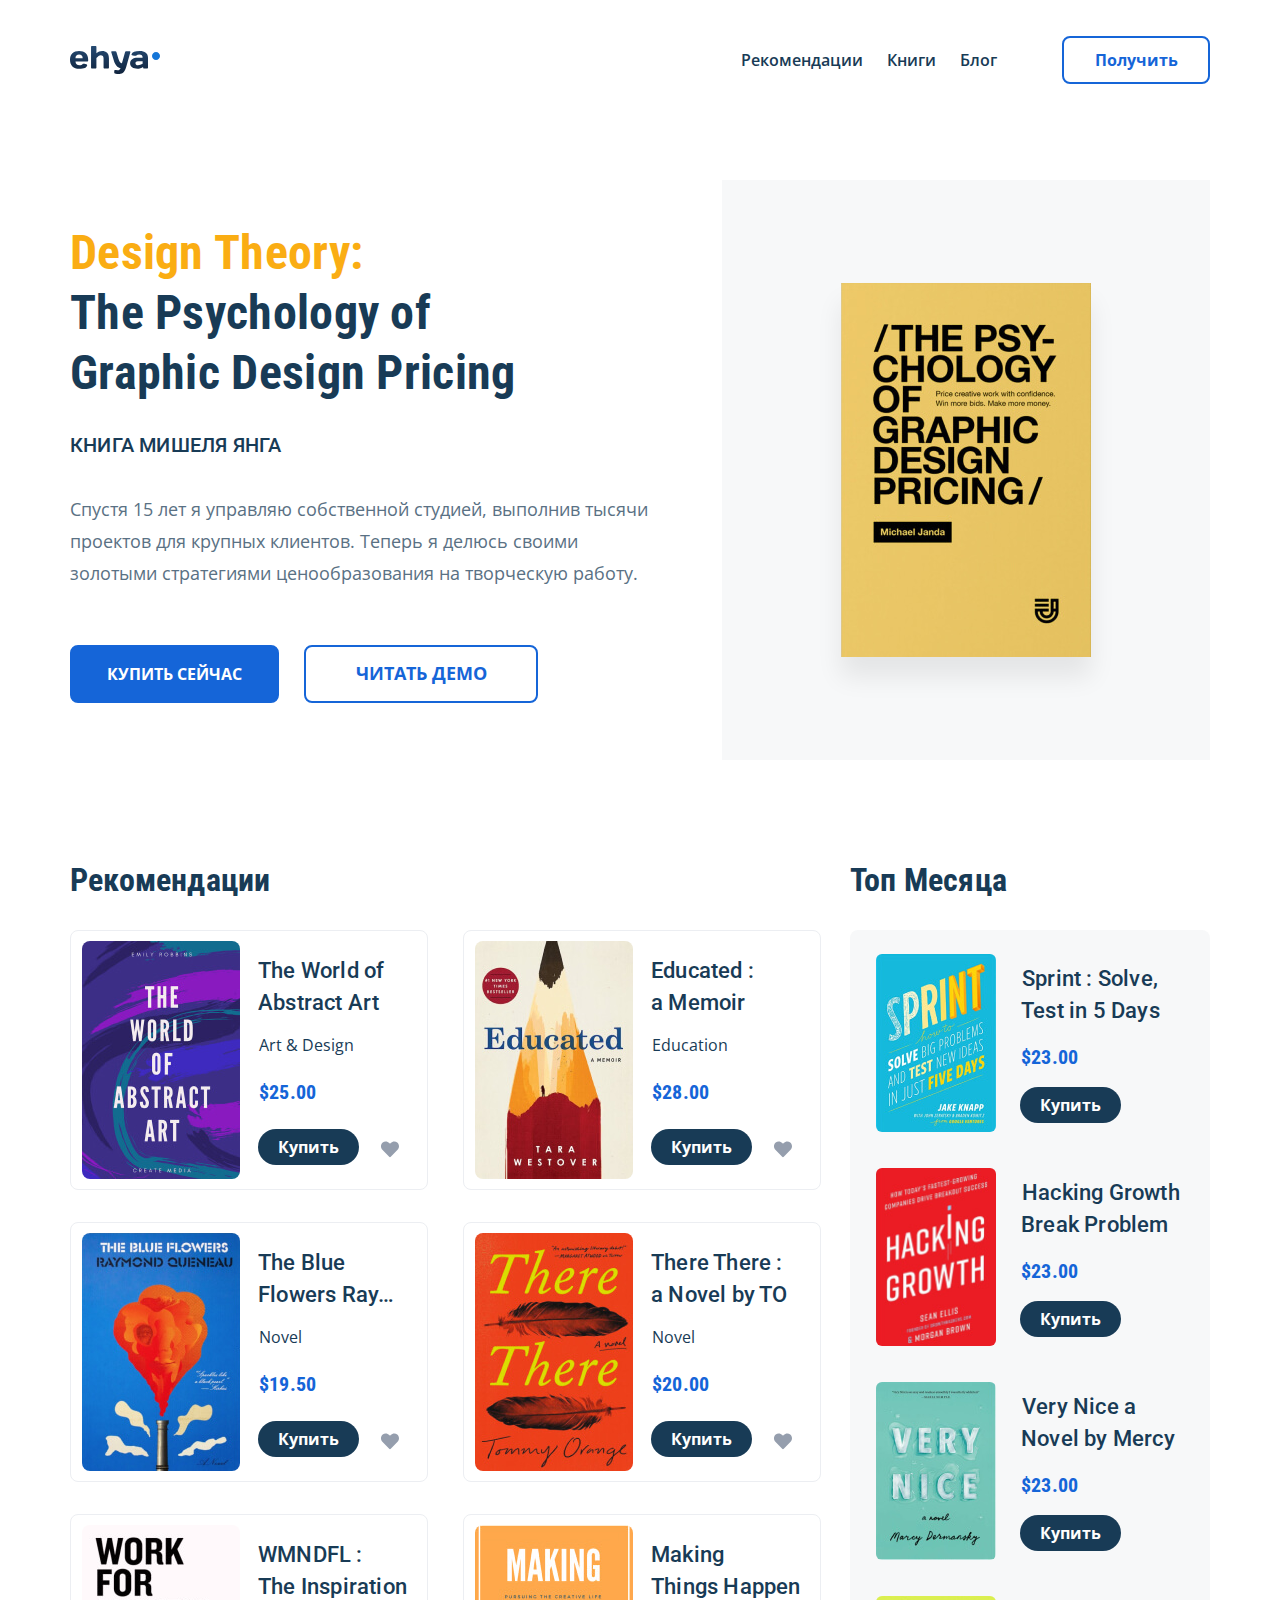
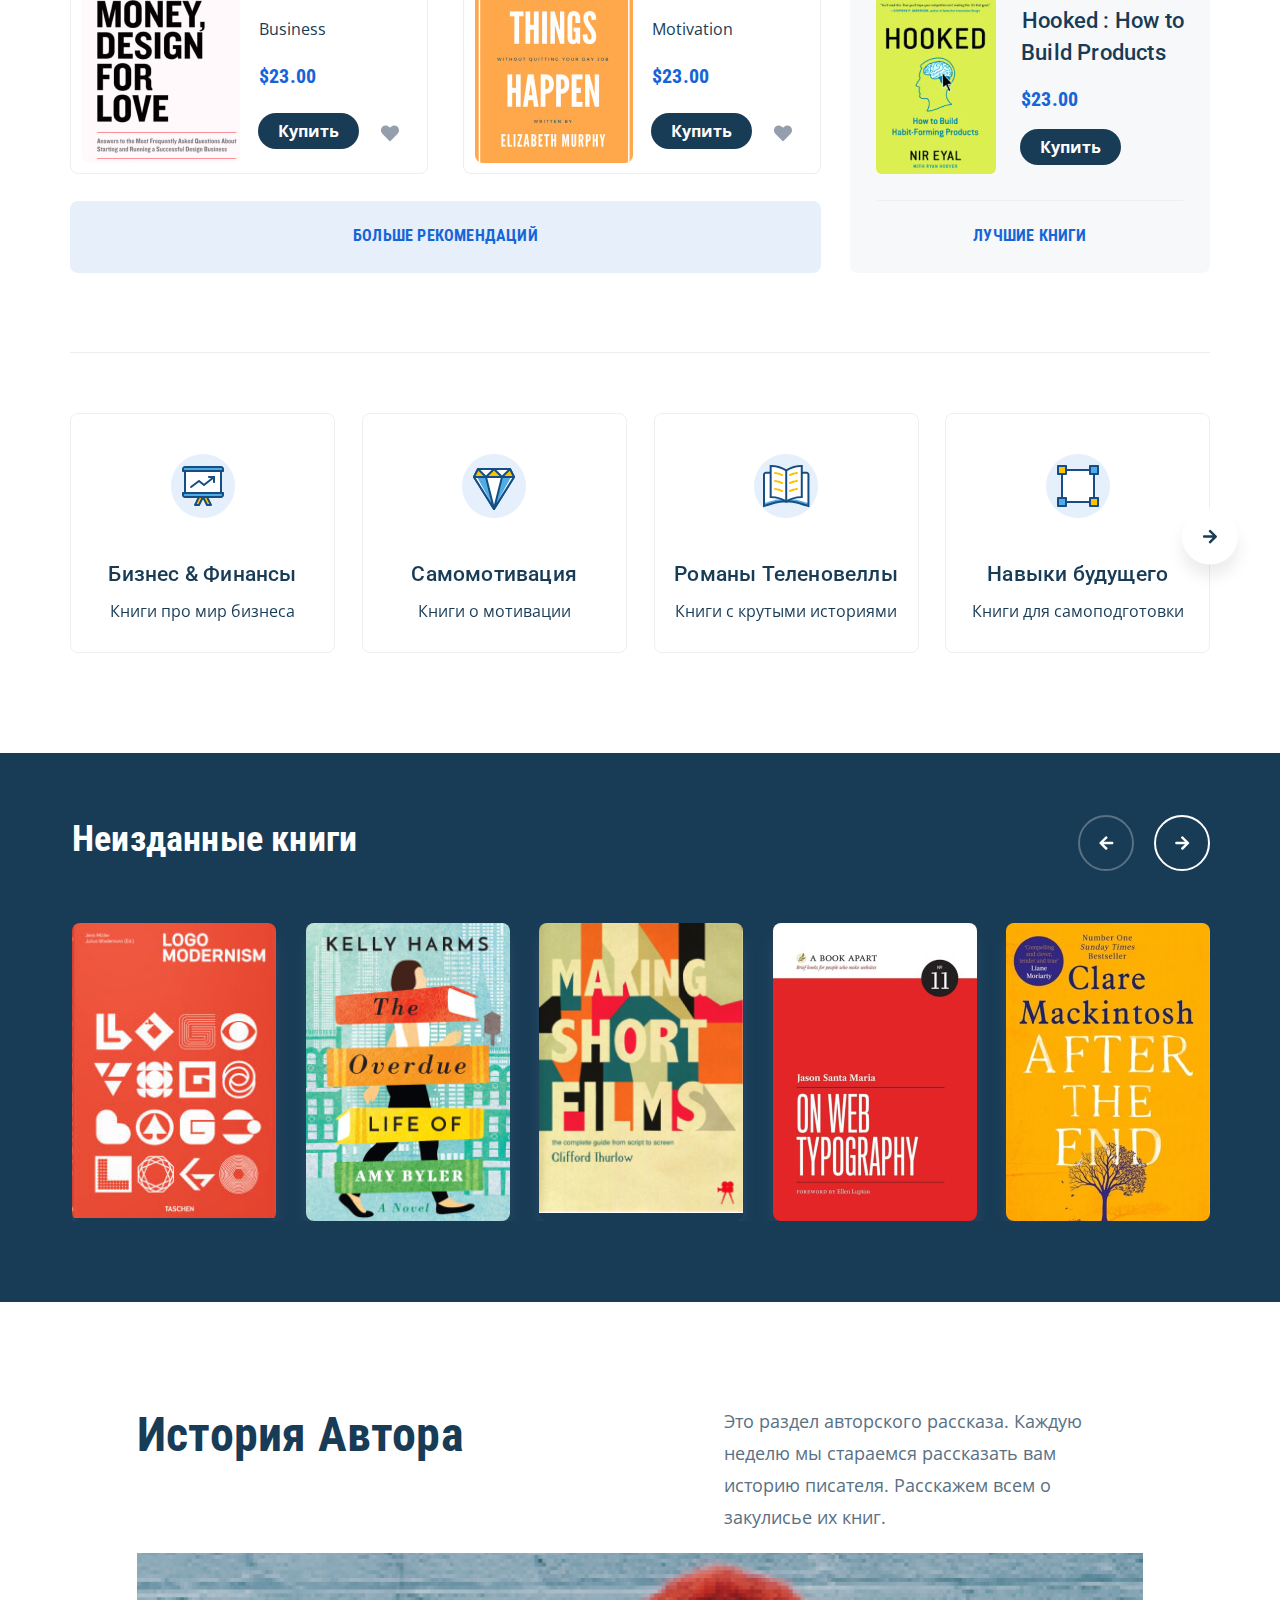
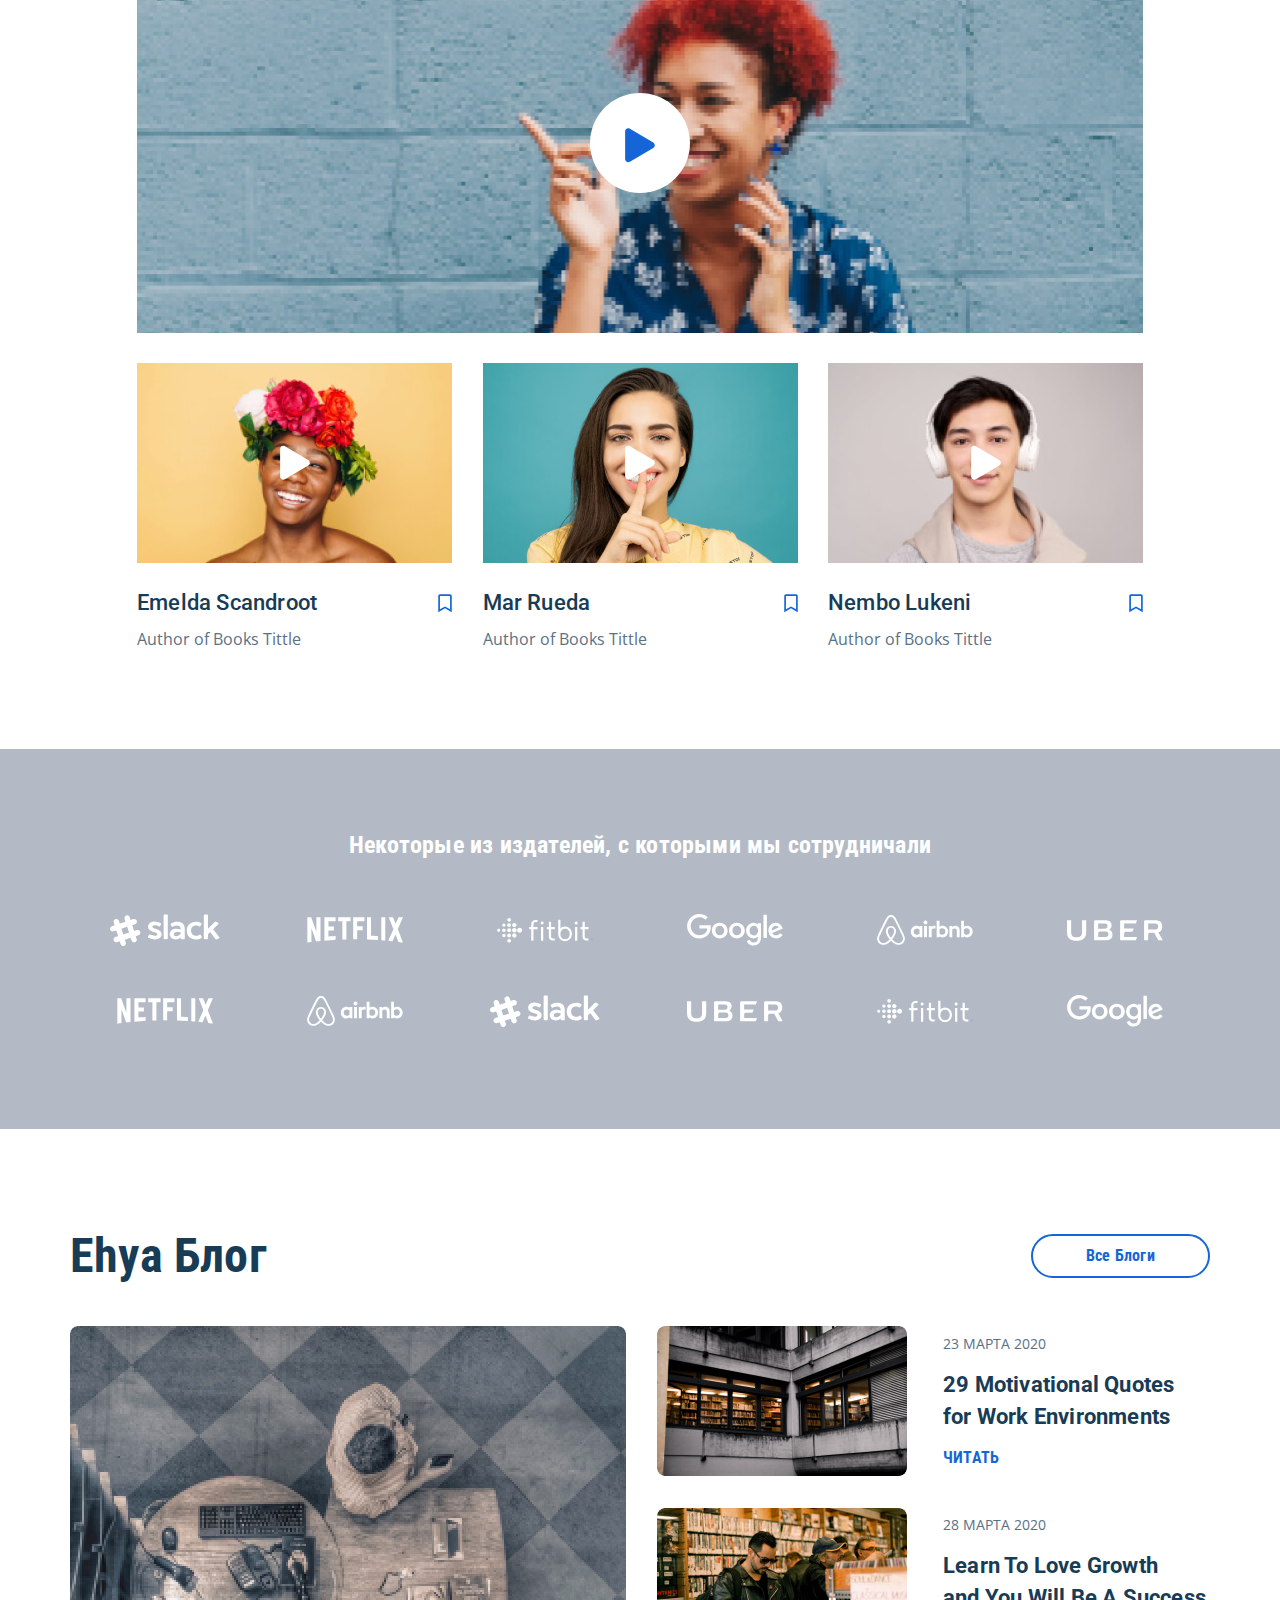
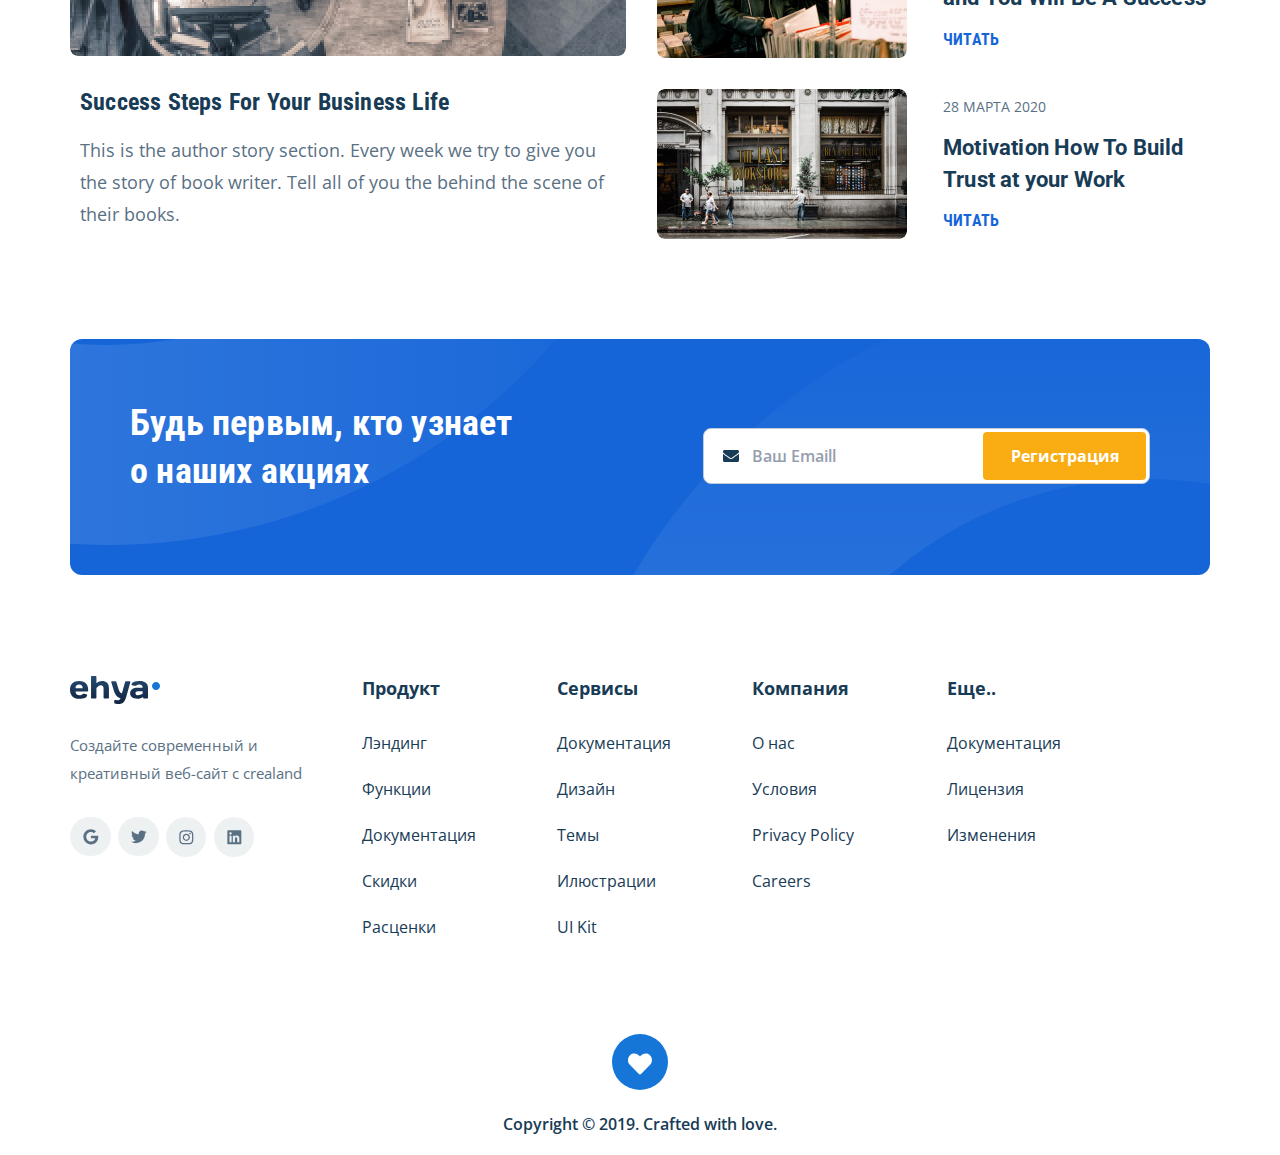
==== commit bce47410: "create: add responsive" ====
--- a/index.html
+++ b/index.html
@@ -1297,7 +1297,7 @@
 
                   <div class="item-blog__wrapper-text">
                     <div class="item-blog__date">28 марта 2020</div>
-                    <h3 class="item-blog__title">
+                    <h3 class="item-blog__title item-blog__title--learn">
                       <a href="#!"
                         >Learn To Love Growth and&nbsp;You Will Be A Success</a
                       >
--- a/css/style.css
+++ b/css/style.css
@@ -1,2 +1,2 @@
-*{box-sizing:border-box;margin:0;padding:0}body{font-family:"Open Sans", sans-serif;color:#183b56;position:relative;scroll-behavior:smooth}a{text-decoration:none;color:inherit}a,button{cursor:pointer;outline:none}.container{max-width:1140px;margin:0 auto;width:100%}.invalid{font-style:normal;font-weight:300;font-size:12px;line-height:18px;color:#EC1F46;flex-basis:100%}img{max-width:100%}.button{cursor:pointer}label.invalid{position:absolute;left:0;bottom:-14px;font-size:11px;line-height:15px;margin-left:5px}textarea:focus,input:focus,button:focus{outline:none}/*! normalize.css v8.0.1 | MIT License | github.com/necolas/normalize.css */html{line-height:1.15;-webkit-text-size-adjust:100%}body{margin:0}main{display:block}h1{font-size:2em;margin:0.67em 0}hr{box-sizing:content-box;height:0;overflow:visible}pre{font-family:monospace, monospace;font-size:1em}a{background-color:transparent}abbr[title]{border-bottom:none;text-decoration:underline;text-decoration:underline dotted}b,strong{font-weight:bolder}code,kbd,samp{font-family:monospace, monospace;font-size:1em}small{font-size:80%}sub,sup{font-size:75%;line-height:0;position:relative;vertical-align:baseline}sub{bottom:-0.25em}sup{top:-0.5em}img{border-style:none}button,input,optgroup,select,textarea{font-family:inherit;font-size:100%;line-height:1.15;margin:0}button,input{overflow:visible}button,select{text-transform:none}button,[type="button"],[type="reset"],[type="submit"]{-webkit-appearance:button}button::-moz-focus-inner,[type="button"]::-moz-focus-inner,[type="reset"]::-moz-focus-inner,[type="submit"]::-moz-focus-inner{border-style:none;padding:0}button:-moz-focusring,[type="button"]:-moz-focusring,[type="reset"]:-moz-focusring,[type="submit"]:-moz-focusring{outline:1px dotted ButtonText}fieldset{padding:0.35em 0.75em 0.625em}legend{box-sizing:border-box;color:inherit;display:table;max-width:100%;padding:0;white-space:normal}progress{vertical-align:baseline}textarea{overflow:auto}[type="checkbox"],[type="radio"]{box-sizing:border-box;padding:0}[type="number"]::-webkit-inner-spin-button,[type="number"]::-webkit-outer-spin-button{height:auto}[type="search"]{-webkit-appearance:textfield;outline-offset:-2px}[type="search"]::-webkit-search-decoration{-webkit-appearance:none}::-webkit-file-upload-button{-webkit-appearance:button;font:inherit}details{display:block}summary{display:list-item}template{display:none}[hidden]{display:none}.footer__container{padding-bottom:20px;padding-left:20px}.footer__grid{display:grid;grid-template-rows:minmax(280px, min-content) minmax(110px, min-content);grid-template-columns:280px repeat(3, 183px) 263px;grid-gap:12px}.footer__copyright{grid-column:1/6;text-align:center;margin-top:60px}.footer__title{font-style:normal;font-weight:bold;font-size:18px;line-height:25px;color:#183b56;margin-bottom:31px;margin-top:0;text-align:left}.footer__list{list-style-type:none;padding-left:0}.footer__item{margin-bottom:24px}.footer__link{font-style:normal;font-weight:normal;font-size:16px;line-height:22px;color:#183b56;text-decoration:none}.create__logo{margin-bottom:24px;display:inline-block}.create__text{font-style:normal;font-weight:normal;font-size:15px;line-height:28px;color:#5a7184;margin-bottom:30px;width:260px}.social-network{display:flex;align-items:center}.social-network__link{margin-right:7px;display:inline-block;width:41px;height:42px}.social-network__link:last-child{margin-right:0}.copyright__text{font-style:normal;font-weight:600;font-size:16px;line-height:22px;text-align:center;margin-top:20px;color:#183B56}.copyright__like{display:inline-block;width:56px;height:56px}.blog{padding-bottom:100px}.blog__wrapper{display:flex;align-items:center;justify-content:space-between;flex-wrap:wrap}.blog__title{font-family:"Roboto Condensed", sans-serif;font-style:normal;font-weight:bold;font-size:48px;line-height:60px;letter-spacing:0.2px;color:#183b56;max-width:50%;flex-basis:50%}.blog__link{font-family:"Roboto Condensed", sans-serif;font-style:normal;font-weight:bold;font-size:16px;line-height:20px;text-align:center;letter-spacing:0.2px;color:#1565d8;display:block;margin-left:auto;padding:10px;width:179px;min-height:44px;border:2px solid #1565d8;border-radius:22px}.blog__link-wrapper{max-width:50%;flex-basis:50%}.blog__articles-wrapper{display:flex;justify-content:space-between;flex-basis:100%;margin-top:40px}.articles__block-first{display:flex;flex-direction:column;max-width:556px;min-height:513px}.articles__block-list{max-width:570px}.article__image{height:100%;width:100%;object-fit:cover}.article__image-wrapper{max-width:100%;height:330px;overflow:hidden;border-radius:8px;margin-bottom:30px}.article__title{font-family:"Roboto Condensed", sans-serif;font-style:normal;font-weight:bold;font-size:24px;line-height:32px;letter-spacing:0.2px;color:#183b56;margin-bottom:16px;margin-left:5px}.article__text{font-style:normal;font-weight:normal;font-size:18px;line-height:32px;color:#5a7184;margin-left:10px}.article__list{list-style-type:none;display:flex;flex-direction:column;justify-content:space-between;min-height:513px}.article__list-item{display:flex;justify-content:space-between;align-items:center}.item-blog__wrapper-image{width:250px;height:150px;overflow:hidden;border-radius:8px;margin-right:36px}.item-blog__wrapper-text{display:flex;flex-direction:column;justify-content:space-around;width:267px;height:150px;overflow:auto}.item-blog__date{font-style:normal;font-weight:normal;font-size:14px;line-height:20px;color:#5a7184;text-transform:uppercase}.item-blog__title{font-family:"Roboto", sans-serif;font-style:normal;font-weight:bold;font-size:22px;line-height:32px;letter-spacing:0.2px;color:#183b56}.item-blog__link{font-family:"Roboto Condensed", sans-serif;font-style:normal;font-weight:bold;font-size:16px;line-height:20px;letter-spacing:0.2px;color:#1565d8;text-transform:uppercase}.navbar__wrapper{display:flex;align-items:center;justify-content:space-between;padding:36px 0}.navbar__wrapper-menu{display:flex;align-items:center;justify-content:space-between}.navbar__button{border:2px solid #1565d8;border-radius:8px;text-align:center;font-style:normal;font-weight:bold;font-size:16px;line-height:22px;padding:11px 20px;min-width:148px;color:#1565d8;background-color:#fff;margin-left:45px}.navbar-menu{list-style-type:none;margin:0;display:flex;align-items:center;justify-content:space-between;color:#183b56}.navbar-menu__item{font-style:normal;font-weight:600;font-size:16px;line-height:22px;margin-right:24px}.navbar-menu__item:last-child{margin:0}.navbar-menu__link{color:inherit}.menu-button{display:none}.logo__link{display:block}.logo__link-img{display:block}.reference__container{display:flex;justify-content:space-between;margin-bottom:79px}.reference__offer{width:751px}.reference__top{width:360px;display:flex;flex-direction:column}.reference__title{font-family:"Roboto Condensed", sans-serif;font-style:normal;font-weight:bold;font-size:32px;line-height:40px;letter-spacing:0.2px;color:#183b56;margin-bottom:30px}.reference__cards{display:flex;justify-content:space-between;align-content:space-between;flex-wrap:wrap}.reference__card{padding:11px}.reference__card--mb{margin-bottom:32px}.reference__link{font-family:"Roboto Condensed", sans-serif;font-style:normal;font-weight:bold;font-size:16px;line-height:20px;letter-spacing:0.2px;color:#1565d8;display:block;text-align:center;text-transform:uppercase;background-color:rgba(21,101,216,0.1);border-radius:8px;padding:25px;min-height:72px;flex-basis:100%;margin-top:27px}.reference__link-top{font-family:"Roboto Condensed", sans-serif;font-style:normal;font-weight:bold;font-size:16px;line-height:20px;letter-spacing:0.2px;color:#1565d8;display:block;text-align:center;text-transform:uppercase;padding:25px;min-height:72px;width:85%;border-top:1px solid #eceef2}.reference__list{background-color:rgba(179,186,197,0.1);border:none;border-radius:8px;display:flex;flex-direction:column;align-items:center;width:100%;height:100%}.reference__list-top{list-style-type:none;padding:24px 20px 26px 24px}.reference__item{width:312px;min-height:178px;display:flex;align-items:center;justify-content:space-between}.reference__item--mb{margin-bottom:36px}.card-reference{border:1px solid #eceef2;border-radius:8px;width:358px;height:260px;display:flex;align-items:center}.card-reference__image{width:100%;height:100%;object-fit:cover}.card-reference__image-wrapper{width:160px;height:238px;border:none;border-radius:8px;overflow:hidden}.card-reference__heart{background-color:transparent;border:none;width:22px;height:22px;display:block}.card-reference__heart-img{margin-top:auto;width:22px;height:21px;fill:#959ead}.card-reference__heart-img--active{fill:#ff2a2a}.card-reference__title{font-family:"Roboto", sans-serif;font-style:normal;font-weight:500;font-size:22px;line-height:32px;letter-spacing:0.2px}.card-reference__genre{display:block;font-style:normal;font-weight:normal;font-size:16px;line-height:22px;margin-left:1px;margin-bottom:10px}.card-reference__price{font-family:"Roboto Condensed", sans-serif;font-style:normal;font-weight:bold;font-size:20px;line-height:24px;letter-spacing:0.2px;color:#1565d8;margin-left:1px;margin-bottom:10px}.card-reference__buy{display:block;width:101px;min-height:36px;border:none;background:#183b56;border-radius:2000px;padding:7px 20px;text-decoration:none;color:#fff;font-size:16px;line-height:22px;text-align:center;font-style:normal;font-weight:bold}.card-reference__button-wrapper{display:flex;justify-content:space-between;align-items:center;max-width:144px}.card-reference__info-wrapper{width:160px;height:210px;overflow:auto;display:flex;flex-direction:column;justify-content:space-between;margin-left:18px}.item-reference__title{font-family:"Roboto", sans-serif;font-style:normal;font-weight:500;font-size:22px;line-height:32px;letter-spacing:0.2px;margin-left:1px;margin-bottom:10px}.item-reference__image{width:100%;height:auto;object-fit:cover}.item-reference__image-wrapper{width:120px;height:178px;border:none;border-radius:6px;overflow:hidden}.item-reference__price{font-family:"Roboto Condensed", sans-serif;font-style:normal;font-weight:bold;font-size:20px;line-height:24px;letter-spacing:0.2px;color:#1565d8;margin-left:1px;margin-bottom:10px}.item-reference__buy{display:block;width:101px;min-height:36px;border:none;background:#183b56;border-radius:2000px;padding:7px 20px;text-decoration:none;color:#fff;text-align:center;font-style:normal;font-weight:bold;font-size:16px;line-height:22px}.item-reference__info-wrapper{width:168px;height:160px;overflow:auto;display:flex;flex-direction:column;justify-content:space-between}.theme__container{position:relative;margin-bottom:101px;padding-top:60px;border-top:1px solid #eceef2;height:300px}.slide-theme{margin:0;padding:0;width:265px}.slide-theme__container{position:relative}.slide-theme__block{border:1px solid #eceef2;border-radius:8px;min-width:265px;height:240px;padding:40px 0px 30px 32px;margin:0 auto;display:flex;flex-direction:column;align-items:center;justify-content:space-between;overflow:auto}.slide-block__title{font-family:"Roboto", sans-serif;font-style:normal;font-weight:500;font-size:21px;line-height:32px;letter-spacing:0.2px;margin-bottom:10px;text-align:center;color:#183B56}.slide-block__genre{font-style:normal;font-weight:normal;font-size:16px;line-height:22px;text-align:center;color:#183B56}.slide-button{position:absolute;background:#fff;border-radius:2000px;width:56px;height:56px;border:none;box-shadow:0px 12px 16px rgba(0,0,0,0.08);z-index:97}.slide-button__img{width:14px;height:18px}.slide-button:disabled{display:none}.slide-button--next{display:flex;align-items:center;justify-content:center;right:0;top:50%;transform:translate(50%, 10%);z-index:97}.slide-button--prev{display:flex;align-items:center;justify-content:center;left:0;top:50%;transform:translate(-50%, 10%);z-index:97}.sponsors{background-color:#b3bac5}.sponsors__indent{margin-bottom:97px}.sponsors__container{padding:80px 20px 98px 20px}.sponsors__grid{display:grid;grid-template-rows:minmax(40px, min-content) minmax(40px, min-content) minmax(40px, min-content);grid-template-columns:repeat(6, 1fr);grid-row-gap:41px;grid-column-gap:40px}.sponsors__text{grid-column:span 6}.sponsors__title{font-family:"Roboto Condensed", sans-serif;font-style:normal;font-weight:bold;font-size:24px;line-height:32px;letter-spacing:0.2px;text-align:center;color:#fff}.sponsor-wrapper{text-align:center;display:flex;align-items:center;justify-content:center}.sponsor__image{display:block}.subscription{position:relative;padding-bottom:101px}.subscription__container{background-color:#1565d8;border-radius:12px;width:100%;padding:60px 60px 80px 60px}.subscription__title{font-family:"Roboto Condensed", sans-serif;font-style:normal;font-weight:bold;font-size:36px;line-height:48px;letter-spacing:0.2px;color:#fff;max-width:393px;margin-left:17px}.subscription__wrepper{display:flex;justify-content:space-between;align-items:center}.subscription__form{position:relative;width:447px;height:56px;margin-top:18px}.subscription__icon{position:absolute;left:20px;top:50%;transform:translateY(-50%);width:16px;height:auto}.subscribe__input{position:absolute;right:0;top:0;width:100%;height:100%;padding:17px 190px 17px 48px;background:#fff;border:1px solid #c3cad9;box-sizing:border-box;border-radius:8px;outline:none;color:#959ead}.subscribe__input::placeholder{font-style:normal;font-weight:600;font-size:16px;line-height:22px;color:#959ead}.subscribe__button{width:163px;min-height:48px;background-color:#faad13;border:none;border-radius:4px;font-style:normal;font-weight:bold;font-size:16px;line-height:22px;text-align:center;color:#fff;position:absolute;right:4px;bottom:4px}.circle-wrepper{position:relative;max-width:1140px;margin:auto}.circle-one{position:absolute;top:0;left:0}.circle-two{position:absolute;bottom:0;right:0}.unedited{background-color:#183b56}.unedited__container{padding:62px 0 81px 2px;position:relative;margin-bottom:103px}.unedited__title{font-family:"Roboto Condensed", sans-serif;font-style:normal;font-weight:bold;font-size:36px;line-height:48px;letter-spacing:0.2px;color:#fff;margin-bottom:60px}.unedited__wrapper-top{display:flex;justify-content:space-between}.unedited__wrapper-slide{display:flex;justify-content:space-between;width:132px}.unedited__wrapper-button{width:56px;height:56px}.unedited__button{width:56px;height:56px;border:2px solid #fff;border-radius:2000px;padding:18px;background-color:transparent;display:block}.unedited__button:disabled{cursor:default;border:2px solid #5a7184}.slide-unedited__wrapp{width:204px;height:298px;border-radius:8px;position:relative;overflow:hidden;box-shadow:0px 12px 16px rgba(253,247,247,0.08)}.slide__img{width:100%;height:100%;object-fit:cover;display:block}.svg-unedited{fill:#fff;width:15px;height:14px}.video__container{padding:0 67px;margin-bottom:86px}.video__text{display:flex;justify-content:space-between;margin-bottom:20px}.video__title{font-family:"Roboto Condensed", sans-serif;font-style:normal;font-weight:bold;font-weight:bold;font-size:48px;line-height:60px;letter-spacing:0.2px;color:#183b56;max-width:500px}.video__description{font-size:18px;line-height:32px;color:#5a7184;max-width:383px;margin-right:36px}.video__play{display:flex;justify-content:space-between}.video-main{width:100%}.video-main__wrapp{min-width:1005px;height:380px;overflow:hidden;display:flex;position:relative;margin-bottom:30px}.video-row__wrapp{width:315px;height:200px;overflow:hidden;align-items:center;display:flex;align-items:center;justify-content:center;position:relative}.video-row__info{margin:24px 0;margin-bottom:0;display:flex;justify-content:space-between;align-items:flex-start}.video-row__text{margin-right:10px}.video-row__title{font-family:"Roboto", sans-serif;font-style:normal;font-weight:500;font-size:22px;line-height:32px;letter-spacing:0.2px;color:#183b56;margin-bottom:9px}.video-row__description{font-style:normal;font-weight:normal;font-size:16px;line-height:22px;color:#5a7184;margin-bottom:13px}.video-row__icon{width:14px;height:auto}.video-row__icon-wrapp{margin-top:7px;border:none;background-color:transparent;width:14px;height:21px;display:block}.video__back-first{width:100%;height:auto;object-fit:cover}.video__back-second{height:100%;width:auto;object-fit:cover}.video__img-play{cursor:pointer;display:block;margin:auto}.video__img-cap{cursor:pointer;display:block;margin:auto;position:absolute;top:50%;left:50%;transform:translate(-50%, -50%);z-index:96;transition:0, 2s else}.video__play-big{width:100px;height:100px}.video__play-small{width:30px;height:39px}.book__container{margin-bottom:100px}.book__info{display:flex;justify-content:space-between;align-items:flex-start}.book__text{display:flex;flex-direction:column;justify-content:space-between;max-width:600px;padding-top:103px}.book__text-about{font-style:normal;font-weight:normal;font-size:18px;line-height:32px;color:#5a7184;margin-right:15px;margin-bottom:56px}.book__title{font-family:"Roboto Condensed", sans-serif;font-style:normal;font-weight:bold;font-size:48px;line-height:125%;letter-spacing:0.3px;margin-bottom:31px;margin-top:0;max-width:460px}.book__title-color{color:#faad13;display:block}.book__autor{font-family:"Roboto", sans-serif;font-style:normal;font-weight:500;font-size:20px;text-transform:uppercase;margin-bottom:36px;letter-spacing:0.2px}.book__button{border:2px solid #1565d8;border-radius:8px;text-align:center;background-color:#1565d8;min-width:209px;min-height:58px;padding:16px;text-transform:uppercase;font-style:normal;font-weight:bold;font-size:16px;line-height:22px;color:#fff;margin-right:45px}.book__button-wrapper{display:flex;justify-content:flex-start;align-items:start}.book__read{border:2px solid #1565d8;border-radius:8px;text-align:center;background-color:#fff;min-width:234px;min-height:58px;padding:14px;text-transform:uppercase;font-style:normal;font-weight:bold;font-size:18px;line-height:25px;color:#1565d8}.book__image{background-color:rgba(179,186,197,0.1);display:flex;justify-content:center;align-items:center;width:488px;min-height:580px;margin-top:60px}.book__image-cover{width:250px;height:374px;position:relative}.book__image-cover:after{content:"";position:absolute;width:100%;height:100%;top:0;bottom:0;left:0;right:0;background:rgba(0,0,0,0.0001);box-shadow:0px 20px 24px rgba(0,0,0,0.08);z-index:12}.book__image-book{width:250px;height:auto;object-fit:cover}.modal__overlay{position:fixed;left:0;top:0;right:0;bottom:0;background-color:rgba(0,143,223,0.39);z-index:100;visibility:hidden;opacity:0;transition:opacity 0,5s}.modal__overlay--visible{visibility:visible;opacity:1}.modal__dialog{position:fixed;top:50%;left:50%;min-height:478px;max-width:478px;padding:33px 88px;background-color:#0D2436;transform:translate(-50%, -50%);color:#ffffff;border-radius:8px;z-index:101;visibility:hidden;opacity:0;transition:opacity 0.3s;overflow-y:auto}.modal__dialog--visible{visibility:visible;opacity:1}.modal__close{position:absolute;top:17px;right:18px}.modal__title{margin-top:0;margin-bottom:15px;font-style:normal;font-weight:bold;font-size:18px;line-height:23px;text-align:center;color:#ffffff;text-transform:uppercase}.modal__input{width:100%;margin-top:14px;border-radius:4px;background-color:#fff;border-radius:4px;border:none;padding:0 23px;height:50px}.modal__form-input{position:relative}.modal__placeholder{font-style:normal;font-weight:normal;font-size:12px;line-height:15px;color:#5A7184}.modal__textarea{width:100%;height:123px;background-color:#fff;border-radius:4px;border:none;padding:18px 23px;margin-top:15px;resize:none}.modal__button{min-width:160px;min-height:50px;margin-top:15px;border:none;border-radius:4px;padding:18px;font-style:normal;font-weight:bold;font-size:12px;line-height:15px;background-color:#1565d8;color:#fff;cursor:pointer}.modal__button-block{display:flex;justify-content:center;align-items:center;flex-wrap:wrap}.modal__info{font-style:normal;font-weight:bold;font-size:12px;line-height:15px;color:#5A7184;display:block;width:100%;text-align:center}.second-header{min-height:auto}.thankyou{padding-top:50px;padding-bottom:60px}.thankyou__title{font-family:Roboto;font-weight:700;font-size:36px;line-height:48px;letter-spacing:0.2px;color:#183B56;margin:0;margin-bottom:30px}.thankyou__text{font-weight:400;font-size:18px;line-height:32px;color:#183B56;margin:0;margin-bottom:30px}.thankyou__link{display:block;font-weight:700;font-size:18px;line-height:25px;text-align:center;color:#1565d8;width:263px;height:56px;padding:16px 24px;background-color:#fff;border-radius:8px;border:none;text-decoration:none;border:2px solid #1565d8}.second-header{min-height:auto}.thankyou{padding-top:50px;padding-bottom:60px}.thankyou__title{font-family:Roboto;font-weight:700;font-size:36px;line-height:48px;letter-spacing:0.2px;color:#183B56;margin:0;margin-bottom:30px}.thankyou__link{display:block;font-weight:700;font-size:18px;line-height:25px;text-align:center;color:#1565d8;width:263px;height:56px;padding:16px 24px;background-color:#fff;border-radius:8px;border:none;text-decoration:none;border:2px solid #1565d8}@media (max-width: 1200px){.container{max-width:960px}.reference__container{flex-direction:column}.reference__offer{width:100%}.reference__top{width:100%}.reference__title{margin-top:30px}.reference__list-top{display:flex;flex-wrap:wrap;justify-content:space-between}.reference__list-item{width:47%}.reference__item{max-width:100%}.reference__line{flex-basis:100%;width:90%}.reference__link{flex-basis:100%}.card-reference{width:47%}.slide-block{margin:0 13px}.slide-button--next{right:0;top:50%;transform:translate(20%, 10%)}.slide-button--prev{left:0;top:50%;transform:translate(-20%, 10%)}.video__container{padding:0 40px}.video-main__wrapp{min-width:100%;margin-bottom:20px}.video-row__wrapp{width:273px}.articles__block-first{max-width:460px}.articles__block-list{max-width:460px}.articles__image-wrapper{width:460px;height:330px}.subscription__title{width:44%}.circle-wrepper{max-width:960px}.footer__grid{grid-template-columns:261px repeat(4, 162px)}}@media (max-width: 992px){.container{max-width:85vw}.navbar__container{margin-bottom:0}.book__container{margin-bottom:80px}.book__text{width:55%;padding-top:10px}.book__text-about{font-size:16px;line-height:23px;margin-bottom:15px;margin-right:20px}.book__title{margin-bottom:25px;font-size:40px}.book__button{min-width:234px;margin-bottom:15px}.book__button-wrapper{flex-direction:column}.book__image{width:45%}.reference__list-item{width:49%}.reference__card--mb{margin-bottom:15px}.reference-reference{width:49%}.card-reference{width:49%}.card-reference__info-wrapper{margin-left:8px}.card-reference__title{font-size:20px;line-height:24px}.card-reference__genre{font-size:14px;line-height:20px}.item-reference__title{font-size:20px;line-height:30px}.slide-theme__block{padding:30px 5px 20px 5px;min-width:210px}.slide-block__title{font-size:18px;line-height:20px}.slide-block__genre{font-size:12px;line-height:18px}.video__container{padding:0}.video__description{margin-right:0;font-size:16px;line-height:23px;margin-bottom:15px}.video-main__wrapp{height:318px}.video-row__wrapp{width:100%;height:250px}.video-row--last{display:none}.sponsors__grid{grid-template-rows:repeat(4, minmax(40px, min-content));grid-template-columns:repeat(4, 1fr)}.sponsors__text{grid-column:1/5}.articles__block-first{max-width:49%}.articles__block-list{max-width:49%}.article__list{min-height:480px}.article__image-wrapper{width:100%;height:300px}.item-blog__wrapper-image{width:45%;height:140px;margin-right:10px}.subscription__title{font-size:28px;line-height:36px}.subscription__form{width:100%}.form-wrepper{width:54%}.circle-wrepper{max-width:85vw}.footer__grid{grid-template-rows:minmax(280px, min-content) repeat(2, minmax(110px, min-content));grid-template-columns:repeat(4, 1fr)}.footer__create{grid-column:1/5;order:2}.footer__copyright{order:3;grid-column:1/5}.create{display:flex;flex-direction:column;align-items:center}.create__text{width:60%;text-align:center}.modal__dialog{padding:30px 50px}}@media (min-width: 992px){.navbar__logo:hover{transform:scale(1.1)}.navbar__button:hover{transition:all 1250ms;background-color:#1565D8;color:#fff}.navbar-menu__link:hover{color:#1565D8}.book__button:hover{transform:scale(1.1)}.book__read:hover{transition:all 1250ms;background-color:#1565D8;color:#fff}.footer__logo:hover{transform:scale(1.1)}.footer__link:hover{color:#1565D8}.copyright__like:hover{transform:scale(1.1)}.sponsor__image:hover{transform:scale(1.1)}.card-reference__buy:hover{transition:all 1250ms;background-color:#1565D8;color:#fff}.reference__link:hover{transition:all 1250ms;background-color:#1565D8;color:#fff}.item-reference__buy:hover{transition:all 1250ms;background-color:#1565D8;color:#fff}.reference__link-top:hover{transition:all 1250ms;background-color:#1565D8;color:#fff}.slide-button--next:hover{border:2px solid #183B56}.slide-button--prev:hover{border:2px solid #183B56}.unedited__button--prev:hover{opacity:0.5}.unedited__button--next::hover{opacity:0.5}.video__play-big:hover{border-radius:50%;border:2px solid #183B56}.video__play-small:hover{width:32px;height:32px}.blog__link:hover{transition:all 1250ms;background-color:#1565D8;color:#fff}.social-network__icon:hover{transform:scale(1.1)}.subscribe__button:hover{border:2px solid #183B56}.thankyou__link:hover{transition:all 1250ms;background-color:#1565D8;color:#fff}}@media (max-width: 910px){.blog__articles-wrapper{flex-direction:column}.articles__block-first{max-width:100%;min-height:0}.articles__block-list{max-width:100%;min-height:0}.article__list{min-height:0}.article__list-item{margin-bottom:25px}.article__image-wrapper{width:100%;height:330px}.article__title{margin-bottom:11px}.article__text{margin-bottom:27px}.item-blog__wrapper-image{width:50%;height:160px}.item-blog__wrapper-text{width:48%}.subscription__wrepper{flex-direction:column}.subscription__title{width:100%;text-align:center}.form-wrepper{width:80%}.circle-wrepper{max-width:100vw}}@media (max-width: 880px){.video__text{flex-direction:column}.video__title{margin-bottom:20px}.video__description{max-width:80%}.video-row{width:47%}}@media (max-width: 767px){body{padding-top:100px}.navbar__button{display:none}.navbar__wrapper{padding:26px 0}.navbar-fixed{position:fixed;left:0;top:0;background-color:#fff;width:100vw;z-index:98}.navbar__menu{display:none;position:fixed;left:0;right:0;top:80px;bottom:0;background-color:#959ead;opacity:0.96;min-height:100vh;overflow:auto}.navbar__menu--visible{display:block}.navbar-menu{width:100%;height:300px;padding-top:35px;display:flex;flex-direction:column;justify-content:flex-start;align-items:center}.navbar-menu__item{margin-bottom:15px;margin-right:0}.navbar-menu__item:last-child{margin-bottom:0}.navbar-menu__link{font-family:"Roboto", sans-serif;font-style:normal;font-weight:500;color:#fff;font-size:18px;line-height:20px;text-align:center;letter-spacing:0.3px}.menu-button{display:block;border:none;padding:0;background-color:#fff;cursor:pointer}.book__container{margin-top:30px;margin-bottom:60px}.book__info{flex-direction:column}.book__text{width:100%}.book__text-about{font-size:18px;line-height:32px}.book__button{margin-bottom:15px}.book__button-wrapper{display:flex;justify-content:flex-start;align-items:start}.book__read{margin-bottom:15px}.book__title{width:460px}.book__image{width:488px}.reference__list{align-items:start}.reference__list-item{width:100%}.reference__list-top{flex-direction:column}.reference__link{margin-top:0}.card-last{display:none}.card-reference{width:100%}.card-reference__info-wrapper{width:70%}.theme__container{height:450px;margin-bottom:10px}.slide-theme__block{min-width:160px;height:182px;padding:18px 5px}.slide-block{margin-bottom:10px}.slide-block__title{font-family:"Roboto Condensed", sans-serif;font-style:normal;font-weight:bold;font-size:16px;line-height:20px;letter-spacing:0.2px}.slide-block__genre{font-size:12px;line-height:20px}.slide-img{width:40px}.footer__title{font-size:16px;line-height:22px;margin-bottom:31px}.footer__link{font-size:14px;line-height:20px}.modal__dialog{padding:20px 20px}.modal__button{flex-basis:100%;margin-bottom:15px}.modal__button-block{flex-wrap:wrap}}@media (max-width: 655px){.circle-wrepper{background-color:#1565d8}.subscription__container{background-color:none}.subscription__form{width:100%;height:54px;margin-top:0}.form-wrepper{width:100%;height:112px;background:#fff;border:1px solid #c3cad9;border-radius:8px;margin-top:32px}.subscribe__input{width:100%;padding:14px 48px;border:none}.subscribe__button{width:98%;right:50%;bottom:-98%;transform:translateX(50%)}.circle-one{width:80%}.circle-two{width:80%}.fa-envelope{left:20px}}@media (max-width: 640px){.container{max-width:90vw}.navbar__mobile-fixed{left:3.5%}.navbar__wrapper{width:90vw}.navbar__menu{top:80px}.book__container{margin-bottom:31px;margin-top:7px}.sponsors__grid{grid-template-rows:repeat(3, minmax(40px, min-content));grid-template-columns:repeat(3, 1fr)}.sponsors__text{grid-column:span 3}.sponsor-wrapper--last{display:none}}@media (max-width: 620px){.blog__link{font-size:14px;line-height:20px;margin:10px auto;padding:10px;width:159px}.blog__link-wrapper{flex-basis:100%;order:3}.article__text{font-size:16px;line-height:23px}.item-blog__date{font-size:14px;line-height:20px}.item-blog__title{font-size:18px;line-height:20px}.item-blog__link{font-size:14px;line-height:20px}}@media (max-width: 576px){.book__info{align-items:center}.book__text{align-items:center;width:100%;padding-top:0}.book__text-about{font-size:16px;line-height:23px;text-align:center;margin-right:0;margin-bottom:15px}.book__title{width:100%;font-size:32px;line-height:40px;text-align:center}.book__autor{width:100%;font-size:16px;line-height:24px;text-align:center;margin-bottom:33px}.book__button{margin-right:0px;padding:7px;min-height:40px;min-width:64%;width:64%}.book__button-wrapper{flex-direction:column;align-items:center;width:100%}.book__read{margin-right:0px;padding:7px;min-height:40px;min-width:64%;width:64%;font-size:16px;line-height:22px}.book__image{margin-top:20px;width:97%;min-height:333px}.book__image-cover{width:144px;height:215px}.image-book{width:144px}.video__container{margin-bottom:16px}.video__play-big{width:56px;height:56px}.video__play-small{width:21px;height:27px}.video__text{align-items:center}.video__title{font-size:28px;line-height:36px;text-align:center;margin-bottom:25px}.video__description{font-size:18px;line-height:25px;text-align:center;max-width:100%;width:95%}.video-main__wrapp{height:210px}.video-row__wrapp{height:138px}.video-row__text{margin-right:0}.video-row__info{flex-direction:column;margin:18px 0;align-items:center}.video-row__title{font-size:16px;line-height:20px;text-align:center;margin-bottom:6px}.video-row__description{font-size:12px;line-height:20px;text-align:center;margin-bottom:7px}.video-row__icon{width:10px;height:auto;margin-top:0;margin-bottom:5px}.sponsors__title{line-height:30px}.blog__wrapper{margin-bottom:0}.blog__title{font-size:28px;line-height:36px}.blog__articles-wrapper{margin-top:50px}.footer__container{padding:0 10px 20px 12px}.footer__copyright{display:none}.footer__grid{grid-template-rows:repeat(3, minmax(180px, min-content));grid-template-columns:repeat(2, 1fr);grid-row-gap:27px;grid-column-gap:10px}.footer__create{grid-column:1/3}.footer__title{margin-bottom:18px}.footer__item{margin-bottom:15px}.create__logo{margin-top:4px;margin-bottom:10px}.create__text{width:90%;margin-bottom:15px}.modal__dialog{width:65%}}@media (max-width: 565px){.theme__container{height:570px;margin-bottom:5px}.slide-img{width:36px}.slide-block{margin:0 13px 10px 0}.slide-theme__block{min-width:140px}.slide-button{width:48px;height:48px}.slide-button--next{right:50%;top:81%;transform:translate(110%, 10%)}.slide-button--prev{left:50%;top:81%;transform:translate(-110%, 10%)}}@media (max-height: 487px){.modal__dialog{top:20px;transform:translate(-50%, 0);min-height:100vh;height:100vh;overflow-y:auto}}@media (max-width: 480px){.container{width:90%}.navbar__menu{top:74px}.navbar__mobile-fixed{left:2%}.navbar__wrapper{width:100%;padding:20px 11px 20px 0px}.reference__container{margin-bottom:52px;align-items:center;padding:0 5px}.reference__offer{width:97%}.reference__title{text-align:center;font-size:28px;line-height:36px;margin-top:20px;margin-bottom:28px}.reference__title-second{margin-top:55px;margin-bottom:35px}.reference__card{position:relative}.reference__card--mb{margin-top:44px;margin-bottom:0}.reference__link{font-size:16px;line-height:20px;text-transform:none;min-height:48px;padding:13px;margin-top:25px}.reference__link-top{flex-basis:100%;width:100%;min-height:55px;padding:20px}.reference__item{width:100%}.reference__item--mb{margin-bottom:0px}.reference__list{align-items:start}.reference__list-top{padding:8px 17px 22px 12px;align-items:center}.card-secondary{display:none}.card-reference{width:99%;height:312px;flex-direction:column}.card-reference__image-wrapper{width:96px;height:137px;position:absolute;top:50%;transform:translateY(-131%);z-index:97}.card-reference__title{text-align:center}.card-reference__price{font-size:16px;line-height:20px}.card-reference__button-wrapper{width:58%;max-width:58%}.card-reference__info-wrapper{margin-top:120px;width:100%;height:148px;margin-left:0px;align-items:center}.card-reference__buy{width:115px}.item-reference__title{font-family:"Roboto", sans-serif;font-style:normal;font-weight:bold;font-size:16px;line-height:24px;max-width:125px}.item-reference__price{font-size:20px;line-height:24px}.item-reference__image-wrapper{width:96px;height:142px;margin-right:14px}.item-reference__info-wrapper{height:135px}.fa-heart{margin:0}.unedited__container{position:relative;margin-bottom:44px;padding-top:47px;padding-bottom:137px}.unedited__wrapper-top{display:block}.unedited__wrapper-slide{position:absolute;bottom:0;left:50%;transform:translate(-50%, -100%);width:110px}.unedited__wrapper-button{width:48px;height:48px}.unedited__button{width:48px;height:48px;padding:15px}.unedited__title{font-size:28px;line-height:36px;text-align:center;letter-spacing:0.2px;margin-bottom:42px}.unedited__slider{align-items:center;width:210px;margin-left:auto;margin-right:auto}.svg-unedited{width:13px}.sponsors{background-color:#b3bac5}.sponsors__indent{margin-bottom:86px}.sponsors__container{padding:37px 11px 30px 12px}.sponsors__grid{grid-template-rows:repeat(4, minmax(40px, min-content));grid-template-columns:repeat(2, 1fr);grid-row-gap:9px;grid-column-gap:0}.sponsors__text{grid-column:span 2}.sponsors__title{font-family:"Roboto Condensed", sans-serif;font-style:normal;font-weight:bold;font-size:22px;letter-spacing:0.2px;text-align:center;color:#fff;margin-bottom:13px}.sponsor-wrapper{text-align:center}.sponsor__image{transform:scale(0.9)}.subscription__container{padding:26px 8px 28px 12px;margin-bottom:41px}.subscription__wrepper{align-items:start}.subscription__title{text-align:left;max-width:193px;margin-left:0}.form-wrepper{width:98%}.subscribe__button{width:93%;min-height:43px;right:50%;bottom:-88%;transform:translateX(50%)}}@media (max-width: 430px){.blog__container{margin-bottom:40px}.blog__wrapper{flex-direction:column;align-items:center}.blog__title{font-size:28px;line-height:36px;text-align:center}.articles__block-first{max-width:98%}.articles__block-list{max-width:98%;padding-left:0}.article__title{font-size:15px;line-height:20px}.article__text{font-size:12px;line-height:24px;margin-bottom:25px}.article__image-wrapper{height:120px;padding-left:0;margin-bottom:20px}.article__list-item{margin-left:8px}.item-blog__wrapper-image{width:32%;height:90px}.item-blog__wrapper-text{width:60%;height:96px}.item-blog__date{font-size:10px;line-height:20px}.item-blog__title{font-size:14px;line-height:20px}.item-blog__link{font-size:10px;line-height:20px}}@media (min-width: 320px) and (max-width: 480px){.modal__dialog{width:90%}.slide-img{margin-bottom:16px}.slide-theme__block{justify-content:flex-start;padding:17px 5px}.slide-block-motivation{max-width:66px;margin-top:30px;margin-left:34px}.book__title{width:100%;font-size:32px;line-height:40px;text-align:center}.blog{padding-bottom:0}.subscription{padding-bottom:0}}
+*{box-sizing:border-box;margin:0;padding:0}body{font-family:"Open Sans", sans-serif;color:#183b56;position:relative;scroll-behavior:smooth}a{text-decoration:none;color:inherit}a,button{cursor:pointer;outline:none}.container{max-width:1140px;margin:0 auto;width:100%}.invalid{font-style:normal;font-weight:300;font-size:12px;line-height:18px;color:#EC1F46;flex-basis:100%}img{max-width:100%}.button{cursor:pointer}label.invalid{position:absolute;left:0;bottom:-14px;font-size:11px;line-height:15px;margin-left:5px}textarea:focus,input:focus,button:focus{outline:none}/*! normalize.css v8.0.1 | MIT License | github.com/necolas/normalize.css */html{line-height:1.15;-webkit-text-size-adjust:100%}body{margin:0}main{display:block}h1{font-size:2em;margin:0.67em 0}hr{box-sizing:content-box;height:0;overflow:visible}pre{font-family:monospace, monospace;font-size:1em}a{background-color:transparent}abbr[title]{border-bottom:none;text-decoration:underline;text-decoration:underline dotted}b,strong{font-weight:bolder}code,kbd,samp{font-family:monospace, monospace;font-size:1em}small{font-size:80%}sub,sup{font-size:75%;line-height:0;position:relative;vertical-align:baseline}sub{bottom:-0.25em}sup{top:-0.5em}img{border-style:none}button,input,optgroup,select,textarea{font-family:inherit;font-size:100%;line-height:1.15;margin:0}button,input{overflow:visible}button,select{text-transform:none}button,[type="button"],[type="reset"],[type="submit"]{-webkit-appearance:button}button::-moz-focus-inner,[type="button"]::-moz-focus-inner,[type="reset"]::-moz-focus-inner,[type="submit"]::-moz-focus-inner{border-style:none;padding:0}button:-moz-focusring,[type="button"]:-moz-focusring,[type="reset"]:-moz-focusring,[type="submit"]:-moz-focusring{outline:1px dotted ButtonText}fieldset{padding:0.35em 0.75em 0.625em}legend{box-sizing:border-box;color:inherit;display:table;max-width:100%;padding:0;white-space:normal}progress{vertical-align:baseline}textarea{overflow:auto}[type="checkbox"],[type="radio"]{box-sizing:border-box;padding:0}[type="number"]::-webkit-inner-spin-button,[type="number"]::-webkit-outer-spin-button{height:auto}[type="search"]{-webkit-appearance:textfield;outline-offset:-2px}[type="search"]::-webkit-search-decoration{-webkit-appearance:none}::-webkit-file-upload-button{-webkit-appearance:button;font:inherit}details{display:block}summary{display:list-item}template{display:none}[hidden]{display:none}.footer__container{padding-bottom:20px}.footer__grid{display:grid;grid-template-rows:minmax(280px, min-content) minmax(110px, min-content);grid-template-columns:280px repeat(3, 183px) 263px;grid-gap:12px}.footer__copyright{grid-column:1/6;text-align:center;margin-top:60px}.footer__title{font-style:normal;font-weight:bold;font-size:18px;line-height:25px;color:#183b56;margin-bottom:31px;margin-top:0;text-align:left}.footer__list{list-style-type:none;padding-left:0}.footer__item{margin-bottom:24px}.footer__link{font-style:normal;font-weight:normal;font-size:16px;line-height:22px;color:#183b56;text-decoration:none}.create__logo{margin-bottom:24px;display:inline-block}.create__text{font-style:normal;font-weight:normal;font-size:15px;line-height:28px;color:#5a7184;margin-bottom:30px;width:260px}.social-network{display:flex;align-items:center}.social-network__link{margin-right:7px;display:inline-block;width:41px;height:42px}.social-network__link:last-child{margin-right:0}.copyright__text{font-style:normal;font-weight:600;font-size:16px;line-height:22px;text-align:center;margin-top:20px;color:#183B56}.copyright__like{display:inline-block;width:56px;height:56px}.blog{padding-bottom:100px}.blog__wrapper{display:flex;align-items:center;justify-content:space-between;flex-wrap:wrap}.blog__title{font-family:"Roboto Condensed", sans-serif;font-style:normal;font-weight:bold;font-size:48px;line-height:60px;letter-spacing:0.2px;color:#183b56;max-width:50%;flex-basis:50%}.blog__link{font-family:"Roboto Condensed", sans-serif;font-style:normal;font-weight:bold;font-size:16px;line-height:20px;text-align:center;letter-spacing:0.2px;color:#1565d8;display:block;margin-left:auto;padding:10px;width:179px;min-height:44px;border:2px solid #1565d8;border-radius:22px}.blog__link-wrapper{max-width:50%;flex-basis:50%}.blog__articles-wrapper{display:flex;justify-content:space-between;flex-basis:100%;margin-top:40px}.articles__block-first{display:flex;flex-direction:column;max-width:556px;min-height:513px}.articles__block-list{max-width:570px}.article__image{height:100%;width:100%;object-fit:cover}.article__image-wrapper{max-width:100%;height:330px;overflow:hidden;border-radius:8px;margin-bottom:30px}.article__title{font-family:"Roboto Condensed", sans-serif;font-style:normal;font-weight:bold;font-size:24px;line-height:32px;letter-spacing:0.2px;color:#183b56;margin-bottom:16px;margin-left:5px}.article__text{font-style:normal;font-weight:normal;font-size:18px;line-height:32px;color:#5a7184;margin-left:10px}.article__list{list-style-type:none;display:flex;flex-direction:column;justify-content:space-between;min-height:513px}.article__list-item{display:flex;justify-content:space-between;align-items:center}.item-blog__wrapper-image{width:250px;height:150px;overflow:hidden;border-radius:8px;margin-right:36px}.item-blog__wrapper-text{display:flex;flex-direction:column;justify-content:space-around;width:267px;height:150px;overflow:auto}.item-blog__date{font-style:normal;font-weight:normal;font-size:14px;line-height:20px;color:#5a7184;text-transform:uppercase}.item-blog__title{font-family:"Roboto", sans-serif;font-style:normal;font-weight:bold;font-size:22px;line-height:32px;letter-spacing:0.2px;color:#183b56}.item-blog__link{font-family:"Roboto Condensed", sans-serif;font-style:normal;font-weight:bold;font-size:16px;line-height:20px;letter-spacing:0.2px;color:#1565d8;text-transform:uppercase}.navbar__wrapper{display:flex;align-items:center;justify-content:space-between;padding:36px 0}.navbar__wrapper-menu{display:flex;align-items:center;justify-content:space-between}.navbar__button{border:2px solid #1565d8;border-radius:8px;text-align:center;font-style:normal;font-weight:bold;font-size:16px;line-height:22px;padding:11px 20px;min-width:148px;color:#1565d8;background-color:#fff;margin-left:65px}.navbar-menu{list-style-type:none;margin:0;display:flex;align-items:center;justify-content:space-between;color:#183b56}.navbar-menu__item{font-style:normal;font-weight:600;font-size:16px;line-height:22px;margin-right:24px}.navbar-menu__item:last-child{margin:0}.navbar-menu__link{color:inherit}.menu-button{display:none}.logo__link{display:block}.logo__link-img{display:block}.reference__container{display:flex;justify-content:space-between;margin-bottom:79px}.reference__offer{width:751px}.reference__top{width:360px;display:flex;flex-direction:column}.reference__title{font-family:"Roboto Condensed", sans-serif;font-style:normal;font-weight:bold;font-size:32px;line-height:40px;letter-spacing:0.2px;color:#183b56;margin-bottom:30px}.reference__cards{display:flex;justify-content:space-between;align-content:space-between;flex-wrap:wrap}.reference__card{padding:11px}.reference__card--mb{margin-bottom:32px}.reference__link{font-family:"Roboto Condensed", sans-serif;font-style:normal;font-weight:bold;font-size:16px;line-height:20px;letter-spacing:0.2px;color:#1565d8;display:block;text-align:center;text-transform:uppercase;background-color:rgba(21,101,216,0.1);border-radius:8px;padding:25px;min-height:72px;flex-basis:100%;margin-top:27px}.reference__link-top{font-family:"Roboto Condensed", sans-serif;font-style:normal;font-weight:bold;font-size:16px;line-height:20px;letter-spacing:0.2px;color:#1565d8;display:block;text-align:center;text-transform:uppercase;padding:25px;min-height:72px;width:85%;border-top:1px solid #eceef2}.reference__list{background-color:rgba(179,186,197,0.1);border:none;border-radius:8px;display:flex;flex-direction:column;align-items:center;width:100%;height:100%}.reference__list-top{list-style-type:none;padding:24px 20px 26px 24px}.reference__item{width:312px;min-height:178px;display:flex;align-items:center;justify-content:space-between}.reference__item--mb{margin-bottom:36px}.card-reference{border:1px solid #eceef2;border-radius:8px;width:358px;height:260px;display:flex;align-items:center}.card-reference__image{width:100%;height:100%;object-fit:cover}.card-reference__image-wrapper{width:160px;height:238px;border:none;border-radius:8px;overflow:hidden}.card-reference__heart{background-color:transparent;border:none;width:22px;height:22px;display:block}.card-reference__heart-img{margin-top:5px;width:22px;height:21px;fill:#959ead}.card-reference__heart-img--active{fill:#ff2a2a}.card-reference__title{font-family:"Roboto", sans-serif;font-style:normal;font-weight:500;font-size:22px;line-height:32px;letter-spacing:0.2px}.card-reference__genre{display:block;font-style:normal;font-weight:normal;font-size:16px;line-height:22px;margin-left:1px;margin-bottom:10px}.card-reference__price{font-family:"Roboto Condensed", sans-serif;font-style:normal;font-weight:bold;font-size:20px;line-height:24px;letter-spacing:0.2px;color:#1565d8;margin-left:1px;margin-bottom:10px}.card-reference__buy{display:block;width:101px;min-height:36px;border:none;background:#183b56;border-radius:2000px;padding:7px 20px;text-decoration:none;color:#fff;font-size:16px;line-height:22px;text-align:center;font-style:normal;font-weight:bold}.card-reference__button-wrapper{display:flex;justify-content:space-between;align-items:center;max-width:144px}.card-reference__info-wrapper{width:160px;height:210px;overflow:auto;display:flex;flex-direction:column;justify-content:space-between;margin-left:18px}.item-reference__title{font-family:"Roboto", sans-serif;font-style:normal;font-weight:500;font-size:22px;line-height:32px;letter-spacing:0.2px;margin-left:1px;margin-bottom:10px}.item-reference__image{width:100%;height:auto;object-fit:cover}.item-reference__image-wrapper{width:120px;height:178px;border:none;border-radius:6px;overflow:hidden}.item-reference__price{font-family:"Roboto Condensed", sans-serif;font-style:normal;font-weight:bold;font-size:20px;line-height:24px;letter-spacing:0.2px;color:#1565d8;margin-left:1px;margin-bottom:10px}.item-reference__buy{display:block;width:101px;min-height:36px;border:none;background:#183b56;border-radius:2000px;padding:7px 20px;text-decoration:none;color:#fff;text-align:center;font-style:normal;font-weight:bold;font-size:16px;line-height:22px}.item-reference__info-wrapper{width:168px;height:160px;overflow:auto;display:flex;flex-direction:column;justify-content:space-between}.theme__container{position:relative;margin-bottom:101px;padding-top:60px;border-top:1px solid #eceef2;height:300px}.slide-theme{margin:0;padding:0;width:265px}.slide-theme__container{position:relative}.slide-theme__block{border:1px solid #eceef2;border-radius:8px;min-width:265px;height:240px;padding:40px 0px 30px 0px;margin:0 auto;display:flex;flex-direction:column;align-items:center;justify-content:space-between;overflow:auto}.slide-block__title{font-family:"Roboto", sans-serif;font-style:normal;font-weight:500;font-size:21px;line-height:32px;letter-spacing:0.2px;margin-bottom:10px;text-align:center;color:#183B56}.slide-block__genre{font-style:normal;font-weight:normal;font-size:16px;line-height:22px;text-align:center;color:#183B56}.slide-button{position:absolute;background:#fff;border-radius:2000px;width:56px;height:56px;border:none;box-shadow:0px 12px 16px rgba(0,0,0,0.08);z-index:97}.slide-button__img{width:14px;height:18px}.slide-button:disabled{display:none}.slide-button--next{display:flex;align-items:center;justify-content:center;right:0;top:50%;transform:translate(50%, 10%);z-index:97}.slide-button--prev{display:flex;align-items:center;justify-content:center;left:0;top:50%;transform:translate(-50%, 10%);z-index:97}.sponsors{background-color:#b3bac5}.sponsors__indent{margin-bottom:97px}.sponsors__container{padding:80px 20px 98px 20px}.sponsors__grid{display:grid;grid-template-rows:minmax(40px, min-content) minmax(40px, min-content) minmax(40px, min-content);grid-template-columns:repeat(6, 1fr);grid-row-gap:41px;grid-column-gap:40px}.sponsors__text{grid-column:span 6}.sponsors__title{font-family:"Roboto Condensed", sans-serif;font-style:normal;font-weight:bold;font-size:24px;line-height:32px;letter-spacing:0.2px;text-align:center;color:#fff}.sponsor-wrapper{text-align:center;display:flex;align-items:center;justify-content:center}.sponsor__image{display:block}.subscription{position:relative;padding-bottom:101px}.subscription__container{background-color:#1565d8;border-radius:12px;width:100%;padding:60px 60px 80px 60px}.subscription__title{font-family:"Roboto Condensed", sans-serif;font-style:normal;font-weight:bold;font-size:36px;line-height:48px;letter-spacing:0.2px;color:#fff;max-width:393px}.subscription__wrepper{display:flex;justify-content:space-between;align-items:center}.subscription__form{position:relative;width:447px;height:56px;margin-top:18px}.subscription__icon{position:absolute;left:20px;top:50%;transform:translateY(-50%);width:16px;height:auto}.subscribe__input{position:absolute;right:0;top:0;width:100%;height:100%;padding:17px 190px 17px 48px;background:#fff;border:1px solid #c3cad9;box-sizing:border-box;border-radius:8px;outline:none;color:#959ead}.subscribe__input::placeholder{font-style:normal;font-weight:600;font-size:16px;line-height:22px;color:#959ead}.subscribe__button{width:163px;min-height:48px;background-color:#faad13;border:none;border-radius:4px;font-style:normal;font-weight:bold;font-size:16px;line-height:22px;text-align:center;color:#fff;position:absolute;right:4px;bottom:4px}.circle-wrepper{position:relative;max-width:1140px;margin:auto}.circle-one{position:absolute;top:0;left:0}.circle-two{position:absolute;bottom:0;right:0}.unedited{background-color:#183b56}.unedited__container{padding:62px 0 81px 2px;position:relative;margin-bottom:103px}.unedited__title{font-family:"Roboto Condensed", sans-serif;font-style:normal;font-weight:bold;font-size:36px;line-height:48px;letter-spacing:0.2px;color:#fff;margin-bottom:60px}.unedited__wrapper-top{display:flex;justify-content:space-between}.unedited__wrapper-slide{display:flex;justify-content:space-between;width:132px}.unedited__wrapper-button{width:56px;height:56px}.unedited__button{width:56px;height:56px;border:2px solid #fff;border-radius:2000px;padding:18px;background-color:transparent;display:block}.unedited__button:disabled{cursor:default;border:2px solid #5a7184}.slide-unedited__wrapp{width:204px;height:298px;border-radius:8px;position:relative;overflow:hidden;box-shadow:0px 12px 16px rgba(253,247,247,0.08)}.slide__img{width:100%;height:100%;object-fit:cover;display:block}.svg-unedited{fill:#fff;width:15px;height:14px}.video__container{padding:0 67px;margin-bottom:86px}.video__text{display:flex;justify-content:space-between;margin-bottom:20px}.video__title{font-family:"Roboto Condensed", sans-serif;font-style:normal;font-weight:bold;font-weight:bold;font-size:48px;line-height:60px;letter-spacing:0.2px;color:#183b56;max-width:500px}.video__description{font-size:18px;line-height:32px;color:#5a7184;max-width:383px;margin-right:36px}.video__play{display:flex;justify-content:space-between}.video-main{width:100%}.video-main__wrapp{min-width:1005px;height:380px;overflow:hidden;display:flex;position:relative;margin-bottom:30px}.video-row__wrapp{width:315px;height:200px;overflow:hidden;align-items:center;display:flex;align-items:center;justify-content:center;position:relative}.video-row__info{margin:24px 0;margin-bottom:0;display:flex;justify-content:space-between;align-items:flex-start}.video-row__text{margin-right:10px}.video-row__title{font-family:"Roboto", sans-serif;font-style:normal;font-weight:500;font-size:22px;line-height:32px;letter-spacing:0.2px;color:#183b56;margin-bottom:9px}.video-row__description{font-style:normal;font-weight:normal;font-size:16px;line-height:22px;color:#5a7184;margin-bottom:13px}.video-row__icon{width:14px;height:auto}.video-row__icon-wrapp{margin-top:7px;border:none;background-color:transparent;width:14px;height:21px;display:block}.video__back-first{width:100%;height:auto;object-fit:cover}.video__back-second{height:100%;width:auto;object-fit:cover}.video__img-play{cursor:pointer;display:block;margin:auto}.video__img-cap{cursor:pointer;display:block;margin:auto;position:absolute;top:50%;left:50%;transform:translate(-50%, -50%);z-index:96;transition:0, 2s else}.video__play-big{width:100px;height:100px}.video__play-small{width:30px;height:39px}.book__container{margin-bottom:100px}.book__info{display:flex;justify-content:space-between;align-items:flex-start}.book__text{display:flex;flex-direction:column;justify-content:space-between;max-width:600px;padding-top:103px}.book__text-about{font-style:normal;font-weight:normal;font-size:18px;line-height:32px;color:#5a7184;margin-right:15px;margin-bottom:56px}.book__title{font-family:"Roboto Condensed", sans-serif;font-style:normal;font-weight:bold;font-size:48px;line-height:125%;letter-spacing:0.3px;margin-bottom:31px;margin-top:0;max-width:460px}.book__title-color{color:#faad13;display:block}.book__autor{font-family:"Roboto", sans-serif;font-style:normal;font-weight:500;font-size:20px;text-transform:uppercase;margin-bottom:36px;letter-spacing:0.2px}.book__button{border:2px solid #1565d8;border-radius:8px;text-align:center;background-color:#1565d8;min-width:209px;min-height:58px;padding:16px;text-transform:uppercase;font-style:normal;font-weight:bold;font-size:16px;line-height:22px;color:#fff;margin-right:25px}.book__button-wrapper{display:flex;justify-content:flex-start;align-items:start}.book__read{border:2px solid #1565d8;border-radius:8px;text-align:center;background-color:#fff;min-width:234px;min-height:58px;padding:14px;text-transform:uppercase;font-style:normal;font-weight:bold;font-size:18px;line-height:25px;color:#1565d8}.book__image{background-color:rgba(179,186,197,0.1);display:flex;justify-content:center;align-items:center;width:488px;min-height:580px;margin-top:60px}.book__image-cover{width:250px;height:374px;position:relative}.book__image-cover:after{content:"";position:absolute;width:100%;height:100%;top:0;bottom:0;left:0;right:0;background:rgba(0,0,0,0.0001);box-shadow:0px 20px 24px rgba(0,0,0,0.08);z-index:12}.book__image-book{width:250px;height:auto;object-fit:cover}.modal__overlay{position:fixed;left:0;top:0;right:0;bottom:0;background-color:rgba(0,143,223,0.39);z-index:100;visibility:hidden;opacity:0;transition:opacity 0,5s}.modal__overlay--visible{visibility:visible;opacity:1}.modal__dialog{position:fixed;top:50%;left:50%;min-height:478px;max-width:478px;padding:33px 88px;background-color:#0D2436;transform:translate(-50%, -50%);color:#ffffff;border-radius:8px;z-index:101;visibility:hidden;opacity:0;transition:opacity 0.3s;overflow-y:auto}.modal__dialog--visible{visibility:visible;opacity:1}.modal__close{position:absolute;top:17px;right:18px}.modal__title{margin-top:0;margin-bottom:15px;font-style:normal;font-weight:bold;font-size:18px;line-height:23px;text-align:center;color:#ffffff;text-transform:uppercase}.modal__input{width:100%;margin-top:14px;border-radius:4px;background-color:#fff;border-radius:4px;border:none;padding:0 23px;height:50px}.modal__form-input{position:relative}.modal__placeholder{font-style:normal;font-weight:normal;font-size:12px;line-height:15px;color:#5A7184}.modal__textarea{width:100%;height:123px;background-color:#fff;border-radius:4px;border:none;padding:18px 23px;margin-top:15px;resize:none}.modal__button{min-width:160px;min-height:50px;margin-top:15px;border:none;border-radius:4px;padding:18px;font-style:normal;font-weight:bold;font-size:12px;line-height:15px;background-color:#1565d8;color:#fff;cursor:pointer}.modal__button-block{display:flex;justify-content:center;align-items:center;flex-wrap:wrap}.modal__info{font-style:normal;font-weight:bold;font-size:12px;line-height:15px;color:#5A7184;display:block;width:100%;text-align:center}.second-header{min-height:auto}.thankyou{padding-top:50px;padding-bottom:60px}.thankyou__title{font-family:Roboto;font-weight:700;font-size:36px;line-height:48px;letter-spacing:0.2px;color:#183B56;margin:0;margin-bottom:30px}.thankyou__text{font-weight:400;font-size:18px;line-height:32px;color:#183B56;margin:0;margin-bottom:30px}.thankyou__link{display:block;font-weight:700;font-size:18px;line-height:25px;text-align:center;color:#1565d8;width:263px;height:56px;padding:16px 24px;background-color:#fff;border-radius:8px;border:none;text-decoration:none;border:2px solid #1565d8}.second-header{min-height:auto}.thankyou{padding-top:50px;padding-bottom:60px}.thankyou__title{font-family:Roboto;font-weight:700;font-size:36px;line-height:48px;letter-spacing:0.2px;color:#183B56;margin:0;margin-bottom:30px}.thankyou__link{display:block;font-weight:700;font-size:18px;line-height:25px;text-align:center;color:#1565d8;width:263px;height:56px;padding:16px 24px;background-color:#fff;border-radius:8px;border:none;text-decoration:none;border:2px solid #1565d8}@media (max-width: 1200px){.container{max-width:960px}.reference__container{flex-direction:column}.reference__offer{width:100%}.reference__top{width:100%}.reference__title{margin-top:30px}.reference__list-top{display:flex;flex-wrap:wrap;justify-content:space-between}.reference__list-item{width:47%}.reference__item{max-width:100%}.reference__line{flex-basis:100%;width:90%}.reference__link{flex-basis:100%}.card-reference{width:47%}.slide-block{margin:0 13px}.slide-button--next{right:0;top:50%;transform:translate(20%, 10%)}.slide-button--prev{left:0;top:50%;transform:translate(-20%, 10%)}.video__container{padding:0 40px}.video-main__wrapp{min-width:100%;margin-bottom:20px}.video-row__wrapp{width:273px}.articles__block-first{max-width:460px}.articles__block-list{max-width:460px}.articles__image-wrapper{width:460px;height:330px}.subscription__title{width:44%}.circle-wrepper{max-width:960px}.footer__grid{grid-template-columns:261px repeat(4, 162px)}}@media (max-width: 992px){.container{max-width:85vw}.navbar__container{margin-bottom:0}.book__container{margin-bottom:80px}.book__text{width:55%;padding-top:10px}.book__text-about{font-size:16px;line-height:23px;margin-bottom:15px;margin-right:20px}.book__title{margin-bottom:25px;font-size:40px}.book__button{min-width:234px;margin-bottom:15px}.book__button-wrapper{flex-direction:column}.book__image{width:45%}.reference__list-item{width:49%}.reference__card--mb{margin-bottom:15px}.reference-reference{width:49%}.card-reference{width:49%}.card-reference__info-wrapper{margin-left:8px}.card-reference__title{font-size:20px;line-height:24px}.card-reference__genre{font-size:14px;line-height:20px}.item-reference__title{font-size:20px;line-height:30px}.slide-theme__block{padding:30px 5px 20px 5px;min-width:210px}.slide-block__title{font-size:18px;line-height:20px}.slide-block__genre{font-size:12px;line-height:18px}.video__container{padding:0}.video__description{margin-right:0;font-size:16px;line-height:23px;margin-bottom:15px}.video-main__wrapp{height:318px}.video-row__wrapp{width:100%;height:250px}.video-row--last{display:none}.sponsors__grid{grid-template-rows:repeat(4, minmax(40px, min-content));grid-template-columns:repeat(4, 1fr)}.sponsors__text{grid-column:1/5}.articles__block-first{max-width:49%}.articles__block-list{max-width:49%}.article__list{min-height:480px}.article__image-wrapper{width:100%;height:300px}.item-blog__wrapper-image{width:45%;height:140px;margin-right:10px}.subscription__title{font-size:28px;line-height:36px}.subscription__form{width:100%}.form-wrepper{width:54%}.circle-wrepper{max-width:85vw}.footer__grid{grid-template-rows:minmax(280px, min-content) repeat(2, minmax(110px, min-content));grid-template-columns:repeat(4, 1fr)}.footer__create{grid-column:1/5;order:2}.footer__copyright{order:3;grid-column:1/5}.create{display:flex;flex-direction:column;align-items:center}.create__text{width:60%;text-align:center}.modal__dialog{padding:30px 50px}}@media (min-width: 992px){.navbar__logo:hover{transform:scale(1.1)}.navbar__button:hover{transition:all 1250ms;background-color:#1565D8;color:#fff}.navbar-menu__link:hover{color:#1565D8}.book__button:hover{transform:scale(1.1)}.book__read:hover{transition:all 1250ms;background-color:#1565D8;color:#fff}.footer__logo:hover{transform:scale(1.1)}.footer__link:hover{color:#1565D8}.copyright__like:hover{transform:scale(1.1)}.sponsor__image:hover{transform:scale(1.1)}.card-reference__buy:hover{transition:all 1250ms;background-color:#1565D8;color:#fff}.reference__link:hover{transition:all 1250ms;background-color:#1565D8;color:#fff}.item-reference__buy:hover{transition:all 1250ms;background-color:#1565D8;color:#fff}.reference__link-top:hover{transition:all 1250ms;background-color:#1565D8;color:#fff}.slide-button--next:hover{border:2px solid #183B56}.slide-button--prev:hover{border:2px solid #183B56}.unedited__button--prev:hover{opacity:0.5}.unedited__button--next::hover{opacity:0.5}.video__play-big:hover{border-radius:50%;border:2px solid #183B56}.video__play-small:hover{width:32px;height:32px}.blog__link:hover{transition:all 1250ms;background-color:#1565D8;color:#fff}.social-network__icon:hover{transform:scale(1.1)}.subscribe__button:hover{border:2px solid #183B56}.thankyou__link:hover{transition:all 1250ms;background-color:#1565D8;color:#fff}}@media (max-width: 910px){.blog__articles-wrapper{flex-direction:column}.articles__block-first{max-width:100%;min-height:0}.articles__block-list{max-width:100%;min-height:0}.article__list{min-height:0}.article__list-item{margin-bottom:25px}.article__image-wrapper{width:100%;height:330px}.article__title{margin-bottom:11px}.article__text{margin-bottom:27px}.item-blog__wrapper-image{width:50%;height:160px}.item-blog__wrapper-text{width:48%}.subscription__wrepper{flex-direction:column}.subscription__title{width:100%;text-align:center}.form-wrepper{width:80%}.circle-wrepper{max-width:100vw}}@media (max-width: 880px){.video__text{flex-direction:column}.video__title{margin-bottom:20px}.video__description{max-width:80%}.video-row{width:47%}}@media (max-width: 767px){body{padding-top:100px}.navbar__button{display:none}.navbar__wrapper{padding:26px 0}.navbar-fixed{position:fixed;left:0;top:0;background-color:#fff;width:100vw;z-index:98}.navbar__menu{display:none;position:fixed;left:0;right:0;top:80px;bottom:0;background-color:#959ead;opacity:0.96;min-height:100vh;overflow:auto}.navbar__menu--visible{display:block}.navbar-menu{width:100%;height:300px;padding-top:35px;display:flex;flex-direction:column;justify-content:flex-start;align-items:center}.navbar-menu__item{margin-bottom:15px;margin-right:0}.navbar-menu__item:last-child{margin-bottom:0}.navbar-menu__link{font-family:"Roboto", sans-serif;font-style:normal;font-weight:500;color:#fff;font-size:18px;line-height:20px;text-align:center;letter-spacing:0.3px}.menu-button{display:block;border:none;padding:0;background-color:#fff;cursor:pointer}.book__container{margin-top:30px;margin-bottom:60px}.book__info{flex-direction:column}.book__text{width:100%}.book__text-about{font-size:18px;line-height:32px}.book__button{margin-bottom:15px}.book__button-wrapper{display:flex;justify-content:flex-start;align-items:start}.book__read{margin-bottom:15px}.book__title{width:460px}.book__image{width:488px}.reference__list{align-items:start}.reference__list-item{width:100%}.reference__list-top{flex-direction:column}.reference__link{margin-top:0}.card-last{display:none}.card-reference{width:100%}.card-reference__info-wrapper{width:70%}.theme__container{height:450px;margin-bottom:10px}.slide-theme__block{min-width:160px;height:182px;padding:18px 5px}.slide-block{margin-bottom:10px}.slide-block__title{font-family:"Roboto Condensed", sans-serif;font-style:normal;font-weight:bold;font-size:16px;line-height:20px;letter-spacing:0.2px}.slide-block__genre{font-size:12px;line-height:20px}.slide-img{width:40px}.footer__title{font-size:16px;line-height:22px;margin-bottom:31px}.footer__link{font-size:14px;line-height:20px}.modal__dialog{padding:20px 20px}.modal__button{flex-basis:100%;margin-bottom:15px}.modal__button-block{flex-wrap:wrap}}@media (max-width: 655px){.circle-wrepper{background-color:#1565d8}.subscription__container{background-color:none}.subscription__form{width:100%;height:54px;margin-top:0}.form-wrepper{width:100%;height:112px;background:#fff;border:1px solid #c3cad9;border-radius:8px;margin-top:32px}.subscribe__input{width:100%;padding:14px 48px;border:none}.subscribe__button{width:98%;right:50%;bottom:-98%;transform:translateX(50%)}.circle-one{width:80%}.circle-two{width:80%}.fa-envelope{left:20px}}@media (max-width: 640px){.container{max-width:90vw}.navbar__mobile-fixed{left:3.5%}.navbar__wrapper{width:90vw}.navbar__menu{top:80px}.book__container{margin-bottom:31px;margin-top:7px}.sponsors__grid{grid-template-rows:repeat(3, minmax(40px, min-content));grid-template-columns:repeat(3, 1fr)}.sponsors__text{grid-column:span 3}.sponsor-wrapper--last{display:none}}@media (max-width: 620px){.blog__link{font-size:14px;line-height:20px;margin:10px auto;padding:10px;width:159px}.blog__link-wrapper{flex-basis:100%;order:3}.article__text{font-size:16px;line-height:23px}.item-blog__date{font-size:14px;line-height:20px}.item-blog__title{font-size:18px;line-height:20px}.item-blog__link{font-size:14px;line-height:20px}}@media (max-width: 576px){.book__info{align-items:center}.book__text{align-items:center;width:100%;padding-top:0}.book__text-about{font-size:16px;line-height:23px;text-align:center;margin-right:0;margin-bottom:15px}.book__title{width:100%;font-size:32px;line-height:40px;text-align:center}.book__autor{width:100%;font-size:16px;line-height:24px;text-align:center;margin-bottom:33px}.book__button{margin-right:0px;padding:7px;min-height:40px;min-width:64%;width:64%}.book__button-wrapper{flex-direction:column;align-items:center;width:100%}.book__read{margin-right:0px;padding:7px;min-height:40px;min-width:64%;width:64%;font-size:16px;line-height:22px}.book__image{margin-top:20px;width:97%;min-height:333px}.book__image-cover{width:144px;height:215px}.image-book{width:144px}.video__container{margin-bottom:16px}.video__play-big{width:56px;height:56px}.video__play-small{width:21px;height:27px}.video__text{align-items:center}.video__title{font-size:28px;line-height:36px;text-align:center;margin-bottom:25px}.video__description{font-size:18px;line-height:25px;text-align:center;max-width:100%;width:95%}.video-main__wrapp{height:210px}.video-row__wrapp{height:138px}.video-row__text{margin-right:0}.video-row__info{flex-direction:column;margin:18px 0;align-items:center}.video-row__title{font-size:16px;line-height:20px;text-align:center;margin-bottom:6px}.video-row__description{font-size:12px;line-height:20px;text-align:center;margin-bottom:7px}.video-row__icon{width:10px;height:auto;margin-top:0;margin-bottom:5px}.sponsors__title{line-height:30px}.blog__wrapper{margin-bottom:0}.blog__title{font-size:28px;line-height:36px}.blog__articles-wrapper{margin-top:50px}.footer__container{padding:0 10px 20px 10px}.footer__copyright{display:none}.footer__grid{grid-template-rows:repeat(3, minmax(180px, min-content));grid-template-columns:repeat(2, 1fr);grid-row-gap:27px;grid-column-gap:10px}.footer__create{grid-column:1/3}.footer__title{margin-bottom:18px}.footer__item{margin-bottom:15px}.create__logo{margin-top:4px;margin-bottom:10px}.create__text{width:90%;margin-bottom:15px}.modal__dialog{width:65%}}@media (max-width: 565px){.theme__container{height:570px;margin-bottom:5px}.slide-img{width:36px}.slide-block{margin:0 13px 10px 0}.slide-theme__block{min-width:140px}.slide-button{width:48px;height:48px}.slide-button--next{right:50%;top:81%;transform:translate(110%, 10%)}.slide-button--prev{left:50%;top:81%;transform:translate(-110%, 10%)}}@media (max-height: 487px){.modal__dialog{top:20px;transform:translate(-50%, 0);min-height:100vh;height:100vh;overflow-y:auto}}@media (max-width: 480px){.container{width:90%}.navbar__menu{top:74px}.navbar__mobile-fixed{left:2%}.navbar__wrapper{width:100%;padding:20px 11px 20px 0px}.reference__container{margin-bottom:52px;align-items:center;padding:0 5px}.reference__offer{width:97%}.reference__title{text-align:center;font-size:28px;line-height:36px;margin-top:20px;margin-bottom:28px}.reference__title-second{margin-top:55px;margin-bottom:35px}.reference__card{position:relative}.reference__card--mb{margin-top:44px;margin-bottom:0}.reference__link{font-size:16px;line-height:20px;text-transform:none;min-height:48px;padding:13px;margin-top:25px}.reference__link-top{flex-basis:100%;width:100%;min-height:55px;padding:20px}.reference__item{width:100%}.reference__item--mb{margin-bottom:0px}.reference__list{align-items:start}.reference__list-top{padding:8px 17px 22px 12px;align-items:center}.card-secondary{display:none}.card-reference{width:99%;height:312px;flex-direction:column}.card-reference__image-wrapper{width:96px;height:137px;position:absolute;top:50%;transform:translateY(-131%);z-index:97}.card-reference__title{text-align:center}.card-reference__price{font-size:16px;line-height:20px}.card-reference__button-wrapper{width:58%;max-width:58%}.card-reference__info-wrapper{margin-top:120px;width:100%;height:148px;margin-left:0px;align-items:center}.card-reference__buy{width:115px}.item-reference__title{font-family:"Roboto", sans-serif;font-style:normal;font-weight:bold;font-size:16px;line-height:24px;max-width:125px}.item-reference__price{font-size:20px;line-height:24px}.item-reference__image-wrapper{width:96px;height:142px;margin-right:14px}.item-reference__info-wrapper{height:135px}.fa-heart{margin:0}.unedited__container{position:relative;margin-bottom:44px;padding-top:47px;padding-bottom:137px}.unedited__wrapper-top{display:block}.unedited__wrapper-slide{position:absolute;bottom:0;left:50%;transform:translate(-50%, -100%);width:110px}.unedited__wrapper-button{width:48px;height:48px}.unedited__button{width:48px;height:48px;padding:15px}.unedited__title{font-size:28px;line-height:36px;text-align:center;letter-spacing:0.2px;margin-bottom:42px}.unedited__slider{align-items:center;width:210px;margin-left:auto;margin-right:auto}.svg-unedited{width:13px}.sponsors{background-color:#b3bac5}.sponsors__indent{margin-bottom:56px}.sponsors__container{padding:37px 11px 56px 12px}.sponsors__grid{grid-template-rows:repeat(4, minmax(40px, min-content));grid-template-columns:repeat(2, 1fr);grid-row-gap:9px;grid-column-gap:0}.sponsors__text{grid-column:span 2}.sponsors__title{font-family:"Roboto Condensed", sans-serif;font-style:normal;font-weight:bold;font-size:24px;letter-spacing:0.2px;text-align:center;color:#fff;margin-bottom:13px}.sponsor-wrapper{text-align:center}.sponsor__image{transform:scale(0.9)}.subscription__container{padding:26px 8px 28px 8px;margin-bottom:45px}.subscription__wrepper{align-items:start}.subscription__title{text-align:left;max-width:193px;margin-left:0}.form-wrepper{width:98%}.subscribe__button{width:93%;min-height:43px;right:50%;bottom:-88%;transform:translateX(50%)}}@media (max-width: 430px){.blog__container{margin-bottom:40px}.blog__wrapper{flex-direction:column;align-items:center}.blog__title{font-size:28px;line-height:36px;text-align:center}.articles__block-first{max-width:98%}.articles__block-list{max-width:98%;padding-left:0}.article__title{font-size:15px;line-height:20px}.article__text{font-size:12px;line-height:24px;margin-bottom:25px}.article__image-wrapper{height:120px;padding-left:0;margin-bottom:20px}.article__list-item{margin-left:5px}.item-blog__wrapper-image{width:32%;height:90px}.item-blog__wrapper-text{width:60%;height:96px}.item-blog__date{font-size:10px;line-height:20px}.item-blog__title{font-size:14px;line-height:20px}.item-blog__title--learn{letter-spacing:-0.025em}.item-blog__link{font-size:10px;line-height:20px}}@media (min-width: 320px) and (max-width: 480px){.modal__dialog{width:90%}.slide-img{margin-bottom:16px}.slide-theme__block{justify-content:flex-start;padding:17px 5px}.slide-block-motivation{max-width:66px;margin-top:30px;margin-left:34px}.book__title{width:100%;font-size:32px;line-height:40px;text-align:center}.blog{padding-bottom:0}.subscription{padding-bottom:0}.item-blog__title--learn{letter-spacing:0px}}
 /*# sourceMappingURL=style.css.map */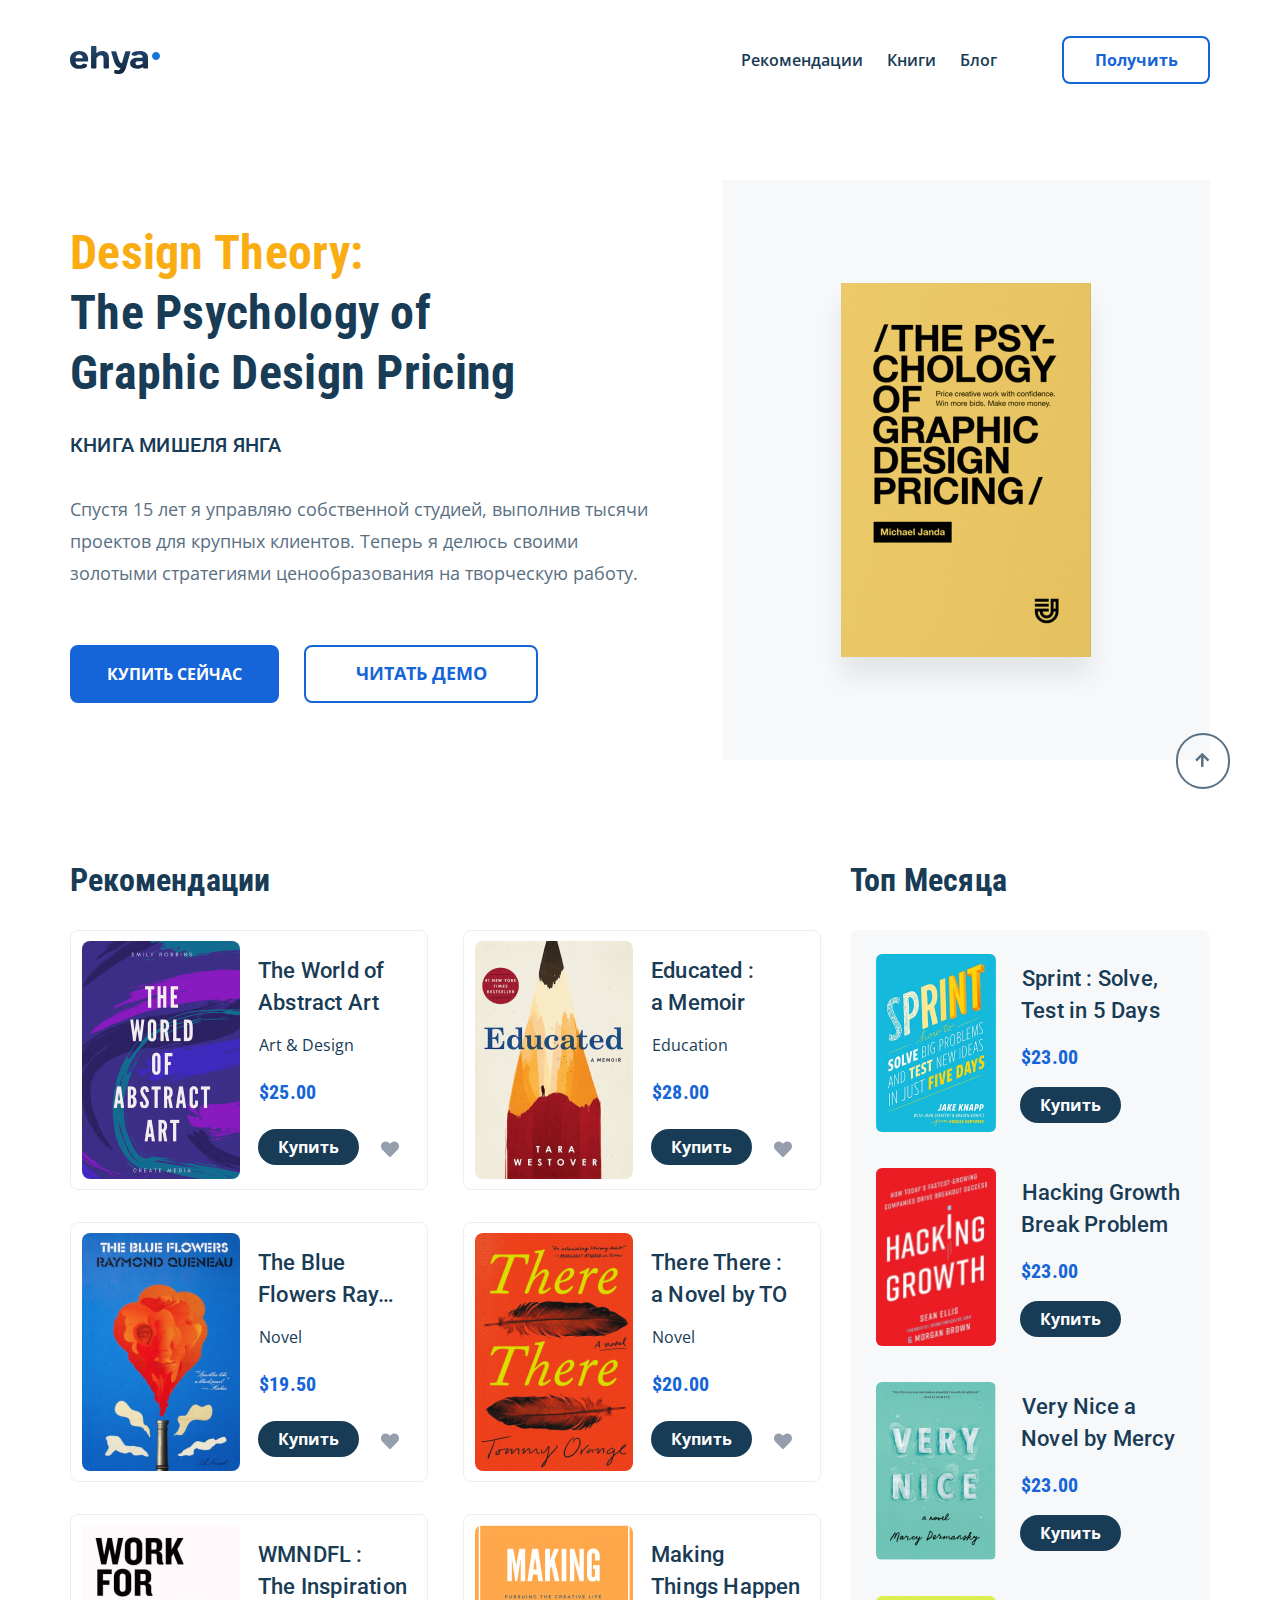
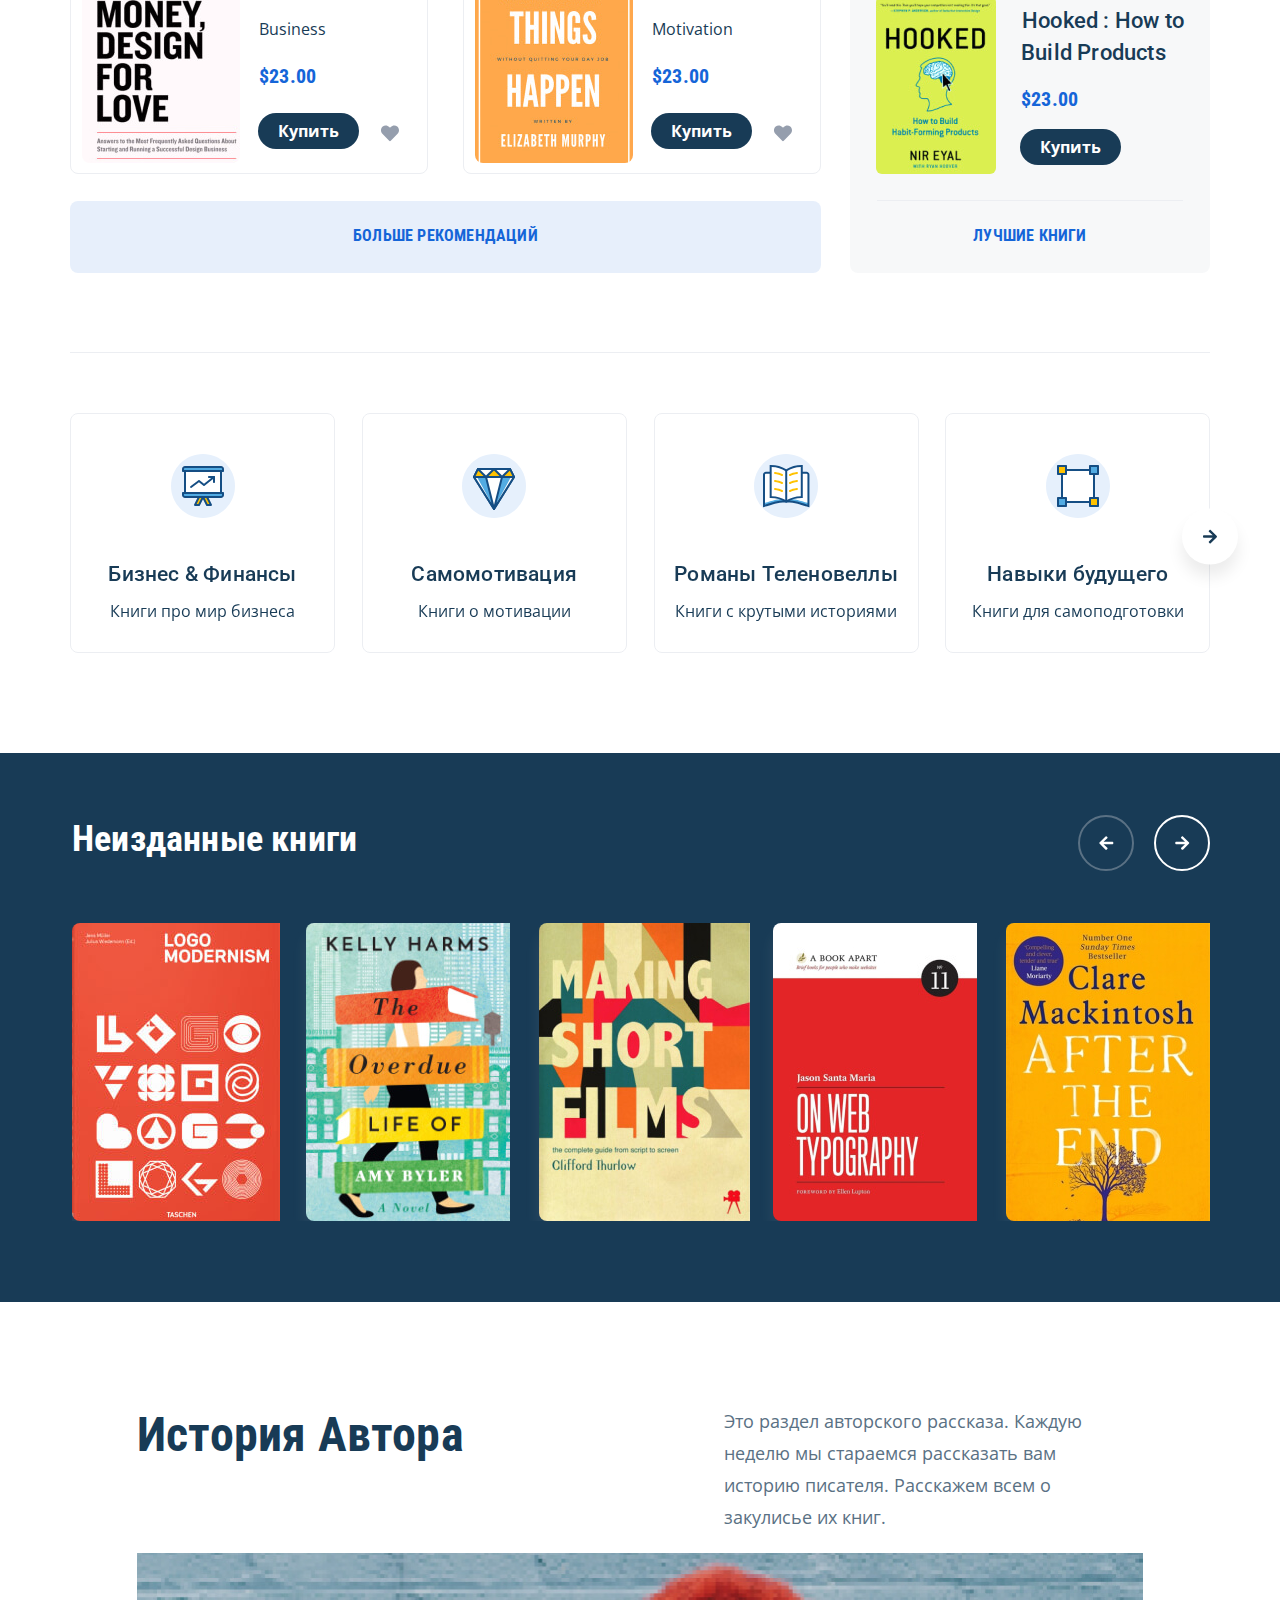
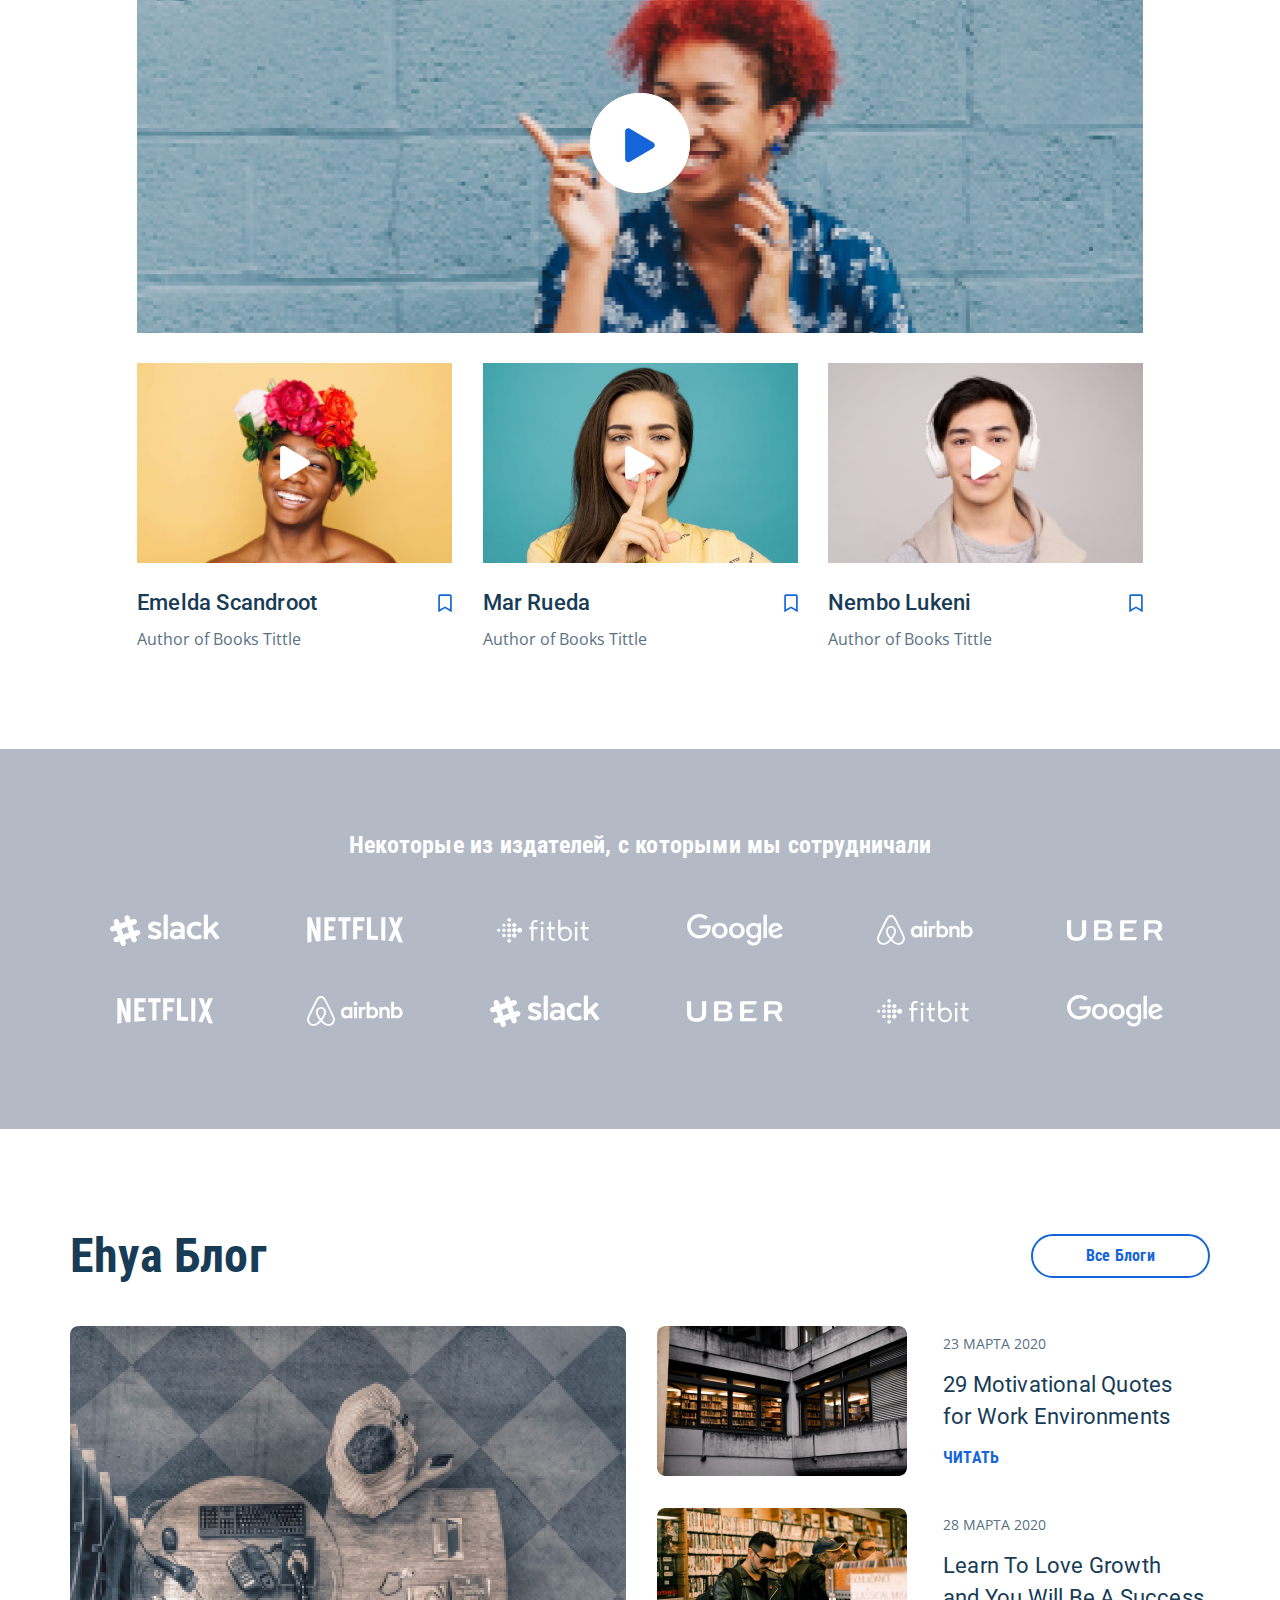
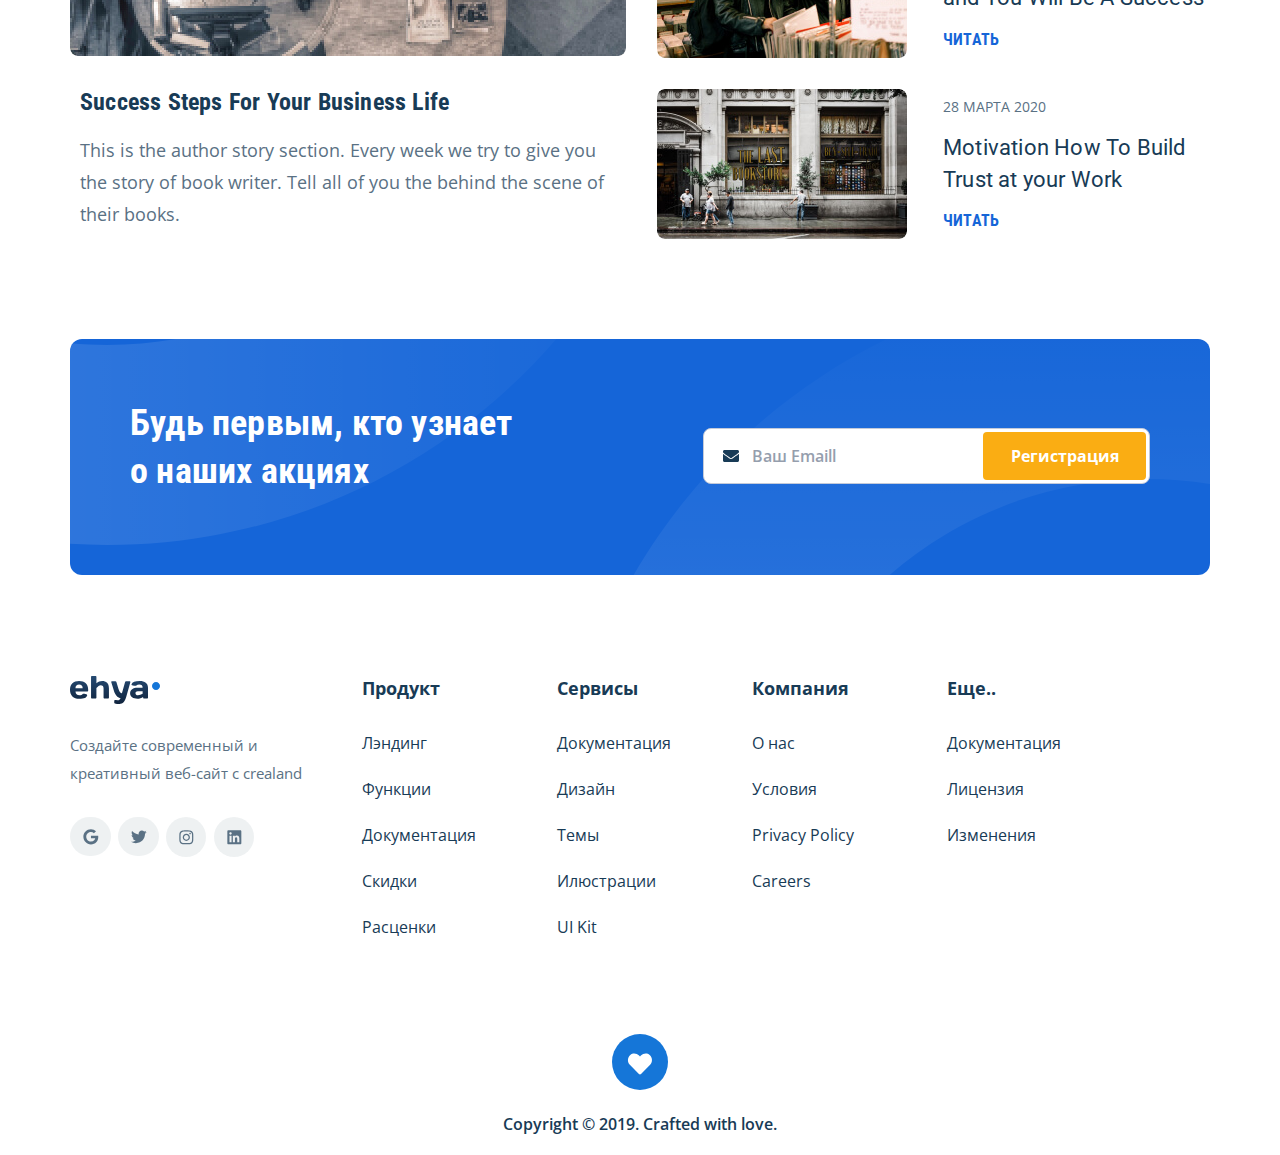
==== commit 11ffa397: "fix: label modal and subcribe and responsive" ====
--- a/index.html
+++ b/index.html
@@ -149,7 +149,7 @@
 
                     <button class="card-reference__heart">
                       <svg
-                        class="card-reference__heart-img"
+                        class="card-reference__heart-img card-reference__heart-img--pl"
                         xmlns="http://www.w3.org/2000/svg"
                       >
                         <path
@@ -294,9 +294,9 @@
                       Купить
                     </button>
 
-                    <button class="card-reference__heart">
+                    <button class="card-reference__heart ">
                       <svg
-                        class="card-reference__heart-img"
+                        class="card-reference__heart-img "
                         xmlns="http://www.w3.org/2000/svg"
                       >
                         <path
@@ -964,6 +964,12 @@
               alt="иконка play"
               class="video__play-big video__img-cap"
             />
+            <img src="images/Bitmap.png" alt class="video__back-bitmap" />
+            <img
+              src="images/play-main-icon.svg"
+              alt="иконка play"
+              class="video__play-big video__img-cap"
+            />
           </div>
           <!-- /.video-main__wrapp -->
         </div>
@@ -1266,7 +1272,7 @@
                     <img
                       src="images/blog-list-1.jpg"
                       alt="фото части здания с видимыми стеллажами в окне"
-                      class="article__image article__image-list"
+                      class="article__image article__image-list article__image-list--img"
                     />
                   </div>
                   <!-- /.item__wrapper -->
@@ -1290,7 +1296,7 @@
                     <img
                       src="images/blog-list-2.jpg"
                       alt="фото посетителе в библиотеке"
-                      class="article__image article__image-list"
+                      class="article__image article__image-list article__image-list--img"
                     />
                   </div>
                   <!-- /.item__wrapper -->
@@ -1313,7 +1319,7 @@
                     <img
                       src="images/blog-list-3.jpg"
                       alt="фото посетителе в библиотеке"
-                      class="article__image article__image-list"
+                      class="article__image article__image-list article__image-list--img"
                     />
                   </div>
                   <!-- /.item-blog__wrapper -->
@@ -1368,7 +1374,7 @@
               <form
                 action="send-2.php"
                 method="POST"
-                class="subscribe subscription__form form"
+                class="subscribe subscription__form form__modal"
               >
                 <input
                   type="email"
@@ -1569,7 +1575,7 @@
             class="modal__close-img"
         /></a>
         <h2 class="modal__title">Заказать книгу</h2>
-        <form action="send.php" method="POST" class="modal__form form">
+        <form action="send.php" method="POST" class="modal__form form ">
           <div class="modal__form-input">
             <input
               type="text"
@@ -1615,6 +1621,8 @@
       </div>
     </div>
 
+    <a href="#" class="to-top" data-btn="toTop"><img src="images/angle-up.svg" alt="Наверх"></a>
+
     <script defer src="js/jquery-3.6.0.min.js"></script>
     <script defer src="js/jquery.validate.min.js"></script>
     <script defer src="js/jquery.mask.min.js"></script>
--- a/css/style.css
+++ b/css/style.css
@@ -1,2 +1,2 @@
-*{box-sizing:border-box;margin:0;padding:0}body{font-family:"Open Sans", sans-serif;color:#183b56;position:relative;scroll-behavior:smooth}a{text-decoration:none;color:inherit}a,button{cursor:pointer;outline:none}.container{max-width:1140px;margin:0 auto;width:100%}.invalid{font-style:normal;font-weight:300;font-size:12px;line-height:18px;color:#EC1F46;flex-basis:100%}img{max-width:100%}.button{cursor:pointer}label.invalid{position:absolute;left:0;bottom:-14px;font-size:11px;line-height:15px;margin-left:5px}textarea:focus,input:focus,button:focus{outline:none}/*! normalize.css v8.0.1 | MIT License | github.com/necolas/normalize.css */html{line-height:1.15;-webkit-text-size-adjust:100%}body{margin:0}main{display:block}h1{font-size:2em;margin:0.67em 0}hr{box-sizing:content-box;height:0;overflow:visible}pre{font-family:monospace, monospace;font-size:1em}a{background-color:transparent}abbr[title]{border-bottom:none;text-decoration:underline;text-decoration:underline dotted}b,strong{font-weight:bolder}code,kbd,samp{font-family:monospace, monospace;font-size:1em}small{font-size:80%}sub,sup{font-size:75%;line-height:0;position:relative;vertical-align:baseline}sub{bottom:-0.25em}sup{top:-0.5em}img{border-style:none}button,input,optgroup,select,textarea{font-family:inherit;font-size:100%;line-height:1.15;margin:0}button,input{overflow:visible}button,select{text-transform:none}button,[type="button"],[type="reset"],[type="submit"]{-webkit-appearance:button}button::-moz-focus-inner,[type="button"]::-moz-focus-inner,[type="reset"]::-moz-focus-inner,[type="submit"]::-moz-focus-inner{border-style:none;padding:0}button:-moz-focusring,[type="button"]:-moz-focusring,[type="reset"]:-moz-focusring,[type="submit"]:-moz-focusring{outline:1px dotted ButtonText}fieldset{padding:0.35em 0.75em 0.625em}legend{box-sizing:border-box;color:inherit;display:table;max-width:100%;padding:0;white-space:normal}progress{vertical-align:baseline}textarea{overflow:auto}[type="checkbox"],[type="radio"]{box-sizing:border-box;padding:0}[type="number"]::-webkit-inner-spin-button,[type="number"]::-webkit-outer-spin-button{height:auto}[type="search"]{-webkit-appearance:textfield;outline-offset:-2px}[type="search"]::-webkit-search-decoration{-webkit-appearance:none}::-webkit-file-upload-button{-webkit-appearance:button;font:inherit}details{display:block}summary{display:list-item}template{display:none}[hidden]{display:none}.footer__container{padding-bottom:20px}.footer__grid{display:grid;grid-template-rows:minmax(280px, min-content) minmax(110px, min-content);grid-template-columns:280px repeat(3, 183px) 263px;grid-gap:12px}.footer__copyright{grid-column:1/6;text-align:center;margin-top:60px}.footer__title{font-style:normal;font-weight:bold;font-size:18px;line-height:25px;color:#183b56;margin-bottom:31px;margin-top:0;text-align:left}.footer__list{list-style-type:none;padding-left:0}.footer__item{margin-bottom:24px}.footer__link{font-style:normal;font-weight:normal;font-size:16px;line-height:22px;color:#183b56;text-decoration:none}.create__logo{margin-bottom:24px;display:inline-block}.create__text{font-style:normal;font-weight:normal;font-size:15px;line-height:28px;color:#5a7184;margin-bottom:30px;width:260px}.social-network{display:flex;align-items:center}.social-network__link{margin-right:7px;display:inline-block;width:41px;height:42px}.social-network__link:last-child{margin-right:0}.copyright__text{font-style:normal;font-weight:600;font-size:16px;line-height:22px;text-align:center;margin-top:20px;color:#183B56}.copyright__like{display:inline-block;width:56px;height:56px}.blog{padding-bottom:100px}.blog__wrapper{display:flex;align-items:center;justify-content:space-between;flex-wrap:wrap}.blog__title{font-family:"Roboto Condensed", sans-serif;font-style:normal;font-weight:bold;font-size:48px;line-height:60px;letter-spacing:0.2px;color:#183b56;max-width:50%;flex-basis:50%}.blog__link{font-family:"Roboto Condensed", sans-serif;font-style:normal;font-weight:bold;font-size:16px;line-height:20px;text-align:center;letter-spacing:0.2px;color:#1565d8;display:block;margin-left:auto;padding:10px;width:179px;min-height:44px;border:2px solid #1565d8;border-radius:22px}.blog__link-wrapper{max-width:50%;flex-basis:50%}.blog__articles-wrapper{display:flex;justify-content:space-between;flex-basis:100%;margin-top:40px}.articles__block-first{display:flex;flex-direction:column;max-width:556px;min-height:513px}.articles__block-list{max-width:570px}.article__image{height:100%;width:100%;object-fit:cover}.article__image-wrapper{max-width:100%;height:330px;overflow:hidden;border-radius:8px;margin-bottom:30px}.article__title{font-family:"Roboto Condensed", sans-serif;font-style:normal;font-weight:bold;font-size:24px;line-height:32px;letter-spacing:0.2px;color:#183b56;margin-bottom:16px;margin-left:5px}.article__text{font-style:normal;font-weight:normal;font-size:18px;line-height:32px;color:#5a7184;margin-left:10px}.article__list{list-style-type:none;display:flex;flex-direction:column;justify-content:space-between;min-height:513px}.article__list-item{display:flex;justify-content:space-between;align-items:center}.item-blog__wrapper-image{width:250px;height:150px;overflow:hidden;border-radius:8px;margin-right:36px}.item-blog__wrapper-text{display:flex;flex-direction:column;justify-content:space-around;width:267px;height:150px;overflow:auto}.item-blog__date{font-style:normal;font-weight:normal;font-size:14px;line-height:20px;color:#5a7184;text-transform:uppercase}.item-blog__title{font-family:"Roboto", sans-serif;font-style:normal;font-weight:bold;font-size:22px;line-height:32px;letter-spacing:0.2px;color:#183b56}.item-blog__link{font-family:"Roboto Condensed", sans-serif;font-style:normal;font-weight:bold;font-size:16px;line-height:20px;letter-spacing:0.2px;color:#1565d8;text-transform:uppercase}.navbar__wrapper{display:flex;align-items:center;justify-content:space-between;padding:36px 0}.navbar__wrapper-menu{display:flex;align-items:center;justify-content:space-between}.navbar__button{border:2px solid #1565d8;border-radius:8px;text-align:center;font-style:normal;font-weight:bold;font-size:16px;line-height:22px;padding:11px 20px;min-width:148px;color:#1565d8;background-color:#fff;margin-left:65px}.navbar-menu{list-style-type:none;margin:0;display:flex;align-items:center;justify-content:space-between;color:#183b56}.navbar-menu__item{font-style:normal;font-weight:600;font-size:16px;line-height:22px;margin-right:24px}.navbar-menu__item:last-child{margin:0}.navbar-menu__link{color:inherit}.menu-button{display:none}.logo__link{display:block}.logo__link-img{display:block}.reference__container{display:flex;justify-content:space-between;margin-bottom:79px}.reference__offer{width:751px}.reference__top{width:360px;display:flex;flex-direction:column}.reference__title{font-family:"Roboto Condensed", sans-serif;font-style:normal;font-weight:bold;font-size:32px;line-height:40px;letter-spacing:0.2px;color:#183b56;margin-bottom:30px}.reference__cards{display:flex;justify-content:space-between;align-content:space-between;flex-wrap:wrap}.reference__card{padding:11px}.reference__card--mb{margin-bottom:32px}.reference__link{font-family:"Roboto Condensed", sans-serif;font-style:normal;font-weight:bold;font-size:16px;line-height:20px;letter-spacing:0.2px;color:#1565d8;display:block;text-align:center;text-transform:uppercase;background-color:rgba(21,101,216,0.1);border-radius:8px;padding:25px;min-height:72px;flex-basis:100%;margin-top:27px}.reference__link-top{font-family:"Roboto Condensed", sans-serif;font-style:normal;font-weight:bold;font-size:16px;line-height:20px;letter-spacing:0.2px;color:#1565d8;display:block;text-align:center;text-transform:uppercase;padding:25px;min-height:72px;width:85%;border-top:1px solid #eceef2}.reference__list{background-color:rgba(179,186,197,0.1);border:none;border-radius:8px;display:flex;flex-direction:column;align-items:center;width:100%;height:100%}.reference__list-top{list-style-type:none;padding:24px 20px 26px 24px}.reference__item{width:312px;min-height:178px;display:flex;align-items:center;justify-content:space-between}.reference__item--mb{margin-bottom:36px}.card-reference{border:1px solid #eceef2;border-radius:8px;width:358px;height:260px;display:flex;align-items:center}.card-reference__image{width:100%;height:100%;object-fit:cover}.card-reference__image-wrapper{width:160px;height:238px;border:none;border-radius:8px;overflow:hidden}.card-reference__heart{background-color:transparent;border:none;width:22px;height:22px;display:block}.card-reference__heart-img{margin-top:5px;width:22px;height:21px;fill:#959ead}.card-reference__heart-img--active{fill:#ff2a2a}.card-reference__title{font-family:"Roboto", sans-serif;font-style:normal;font-weight:500;font-size:22px;line-height:32px;letter-spacing:0.2px}.card-reference__genre{display:block;font-style:normal;font-weight:normal;font-size:16px;line-height:22px;margin-left:1px;margin-bottom:10px}.card-reference__price{font-family:"Roboto Condensed", sans-serif;font-style:normal;font-weight:bold;font-size:20px;line-height:24px;letter-spacing:0.2px;color:#1565d8;margin-left:1px;margin-bottom:10px}.card-reference__buy{display:block;width:101px;min-height:36px;border:none;background:#183b56;border-radius:2000px;padding:7px 20px;text-decoration:none;color:#fff;font-size:16px;line-height:22px;text-align:center;font-style:normal;font-weight:bold}.card-reference__button-wrapper{display:flex;justify-content:space-between;align-items:center;max-width:144px}.card-reference__info-wrapper{width:160px;height:210px;overflow:auto;display:flex;flex-direction:column;justify-content:space-between;margin-left:18px}.item-reference__title{font-family:"Roboto", sans-serif;font-style:normal;font-weight:500;font-size:22px;line-height:32px;letter-spacing:0.2px;margin-left:1px;margin-bottom:10px}.item-reference__image{width:100%;height:auto;object-fit:cover}.item-reference__image-wrapper{width:120px;height:178px;border:none;border-radius:6px;overflow:hidden}.item-reference__price{font-family:"Roboto Condensed", sans-serif;font-style:normal;font-weight:bold;font-size:20px;line-height:24px;letter-spacing:0.2px;color:#1565d8;margin-left:1px;margin-bottom:10px}.item-reference__buy{display:block;width:101px;min-height:36px;border:none;background:#183b56;border-radius:2000px;padding:7px 20px;text-decoration:none;color:#fff;text-align:center;font-style:normal;font-weight:bold;font-size:16px;line-height:22px}.item-reference__info-wrapper{width:168px;height:160px;overflow:auto;display:flex;flex-direction:column;justify-content:space-between}.theme__container{position:relative;margin-bottom:101px;padding-top:60px;border-top:1px solid #eceef2;height:300px}.slide-theme{margin:0;padding:0;width:265px}.slide-theme__container{position:relative}.slide-theme__block{border:1px solid #eceef2;border-radius:8px;min-width:265px;height:240px;padding:40px 0px 30px 0px;margin:0 auto;display:flex;flex-direction:column;align-items:center;justify-content:space-between;overflow:auto}.slide-block__title{font-family:"Roboto", sans-serif;font-style:normal;font-weight:500;font-size:21px;line-height:32px;letter-spacing:0.2px;margin-bottom:10px;text-align:center;color:#183B56}.slide-block__genre{font-style:normal;font-weight:normal;font-size:16px;line-height:22px;text-align:center;color:#183B56}.slide-button{position:absolute;background:#fff;border-radius:2000px;width:56px;height:56px;border:none;box-shadow:0px 12px 16px rgba(0,0,0,0.08);z-index:97}.slide-button__img{width:14px;height:18px}.slide-button:disabled{display:none}.slide-button--next{display:flex;align-items:center;justify-content:center;right:0;top:50%;transform:translate(50%, 10%);z-index:97}.slide-button--prev{display:flex;align-items:center;justify-content:center;left:0;top:50%;transform:translate(-50%, 10%);z-index:97}.sponsors{background-color:#b3bac5}.sponsors__indent{margin-bottom:97px}.sponsors__container{padding:80px 20px 98px 20px}.sponsors__grid{display:grid;grid-template-rows:minmax(40px, min-content) minmax(40px, min-content) minmax(40px, min-content);grid-template-columns:repeat(6, 1fr);grid-row-gap:41px;grid-column-gap:40px}.sponsors__text{grid-column:span 6}.sponsors__title{font-family:"Roboto Condensed", sans-serif;font-style:normal;font-weight:bold;font-size:24px;line-height:32px;letter-spacing:0.2px;text-align:center;color:#fff}.sponsor-wrapper{text-align:center;display:flex;align-items:center;justify-content:center}.sponsor__image{display:block}.subscription{position:relative;padding-bottom:101px}.subscription__container{background-color:#1565d8;border-radius:12px;width:100%;padding:60px 60px 80px 60px}.subscription__title{font-family:"Roboto Condensed", sans-serif;font-style:normal;font-weight:bold;font-size:36px;line-height:48px;letter-spacing:0.2px;color:#fff;max-width:393px}.subscription__wrepper{display:flex;justify-content:space-between;align-items:center}.subscription__form{position:relative;width:447px;height:56px;margin-top:18px}.subscription__icon{position:absolute;left:20px;top:50%;transform:translateY(-50%);width:16px;height:auto}.subscribe__input{position:absolute;right:0;top:0;width:100%;height:100%;padding:17px 190px 17px 48px;background:#fff;border:1px solid #c3cad9;box-sizing:border-box;border-radius:8px;outline:none;color:#959ead}.subscribe__input::placeholder{font-style:normal;font-weight:600;font-size:16px;line-height:22px;color:#959ead}.subscribe__button{width:163px;min-height:48px;background-color:#faad13;border:none;border-radius:4px;font-style:normal;font-weight:bold;font-size:16px;line-height:22px;text-align:center;color:#fff;position:absolute;right:4px;bottom:4px}.circle-wrepper{position:relative;max-width:1140px;margin:auto}.circle-one{position:absolute;top:0;left:0}.circle-two{position:absolute;bottom:0;right:0}.unedited{background-color:#183b56}.unedited__container{padding:62px 0 81px 2px;position:relative;margin-bottom:103px}.unedited__title{font-family:"Roboto Condensed", sans-serif;font-style:normal;font-weight:bold;font-size:36px;line-height:48px;letter-spacing:0.2px;color:#fff;margin-bottom:60px}.unedited__wrapper-top{display:flex;justify-content:space-between}.unedited__wrapper-slide{display:flex;justify-content:space-between;width:132px}.unedited__wrapper-button{width:56px;height:56px}.unedited__button{width:56px;height:56px;border:2px solid #fff;border-radius:2000px;padding:18px;background-color:transparent;display:block}.unedited__button:disabled{cursor:default;border:2px solid #5a7184}.slide-unedited__wrapp{width:204px;height:298px;border-radius:8px;position:relative;overflow:hidden;box-shadow:0px 12px 16px rgba(253,247,247,0.08)}.slide__img{width:100%;height:100%;object-fit:cover;display:block}.svg-unedited{fill:#fff;width:15px;height:14px}.video__container{padding:0 67px;margin-bottom:86px}.video__text{display:flex;justify-content:space-between;margin-bottom:20px}.video__title{font-family:"Roboto Condensed", sans-serif;font-style:normal;font-weight:bold;font-weight:bold;font-size:48px;line-height:60px;letter-spacing:0.2px;color:#183b56;max-width:500px}.video__description{font-size:18px;line-height:32px;color:#5a7184;max-width:383px;margin-right:36px}.video__play{display:flex;justify-content:space-between}.video-main{width:100%}.video-main__wrapp{min-width:1005px;height:380px;overflow:hidden;display:flex;position:relative;margin-bottom:30px}.video-row__wrapp{width:315px;height:200px;overflow:hidden;align-items:center;display:flex;align-items:center;justify-content:center;position:relative}.video-row__info{margin:24px 0;margin-bottom:0;display:flex;justify-content:space-between;align-items:flex-start}.video-row__text{margin-right:10px}.video-row__title{font-family:"Roboto", sans-serif;font-style:normal;font-weight:500;font-size:22px;line-height:32px;letter-spacing:0.2px;color:#183b56;margin-bottom:9px}.video-row__description{font-style:normal;font-weight:normal;font-size:16px;line-height:22px;color:#5a7184;margin-bottom:13px}.video-row__icon{width:14px;height:auto}.video-row__icon-wrapp{margin-top:7px;border:none;background-color:transparent;width:14px;height:21px;display:block}.video__back-first{width:100%;height:auto;object-fit:cover}.video__back-second{height:100%;width:auto;object-fit:cover}.video__img-play{cursor:pointer;display:block;margin:auto}.video__img-cap{cursor:pointer;display:block;margin:auto;position:absolute;top:50%;left:50%;transform:translate(-50%, -50%);z-index:96;transition:0, 2s else}.video__play-big{width:100px;height:100px}.video__play-small{width:30px;height:39px}.book__container{margin-bottom:100px}.book__info{display:flex;justify-content:space-between;align-items:flex-start}.book__text{display:flex;flex-direction:column;justify-content:space-between;max-width:600px;padding-top:103px}.book__text-about{font-style:normal;font-weight:normal;font-size:18px;line-height:32px;color:#5a7184;margin-right:15px;margin-bottom:56px}.book__title{font-family:"Roboto Condensed", sans-serif;font-style:normal;font-weight:bold;font-size:48px;line-height:125%;letter-spacing:0.3px;margin-bottom:31px;margin-top:0;max-width:460px}.book__title-color{color:#faad13;display:block}.book__autor{font-family:"Roboto", sans-serif;font-style:normal;font-weight:500;font-size:20px;text-transform:uppercase;margin-bottom:36px;letter-spacing:0.2px}.book__button{border:2px solid #1565d8;border-radius:8px;text-align:center;background-color:#1565d8;min-width:209px;min-height:58px;padding:16px;text-transform:uppercase;font-style:normal;font-weight:bold;font-size:16px;line-height:22px;color:#fff;margin-right:25px}.book__button-wrapper{display:flex;justify-content:flex-start;align-items:start}.book__read{border:2px solid #1565d8;border-radius:8px;text-align:center;background-color:#fff;min-width:234px;min-height:58px;padding:14px;text-transform:uppercase;font-style:normal;font-weight:bold;font-size:18px;line-height:25px;color:#1565d8}.book__image{background-color:rgba(179,186,197,0.1);display:flex;justify-content:center;align-items:center;width:488px;min-height:580px;margin-top:60px}.book__image-cover{width:250px;height:374px;position:relative}.book__image-cover:after{content:"";position:absolute;width:100%;height:100%;top:0;bottom:0;left:0;right:0;background:rgba(0,0,0,0.0001);box-shadow:0px 20px 24px rgba(0,0,0,0.08);z-index:12}.book__image-book{width:250px;height:auto;object-fit:cover}.modal__overlay{position:fixed;left:0;top:0;right:0;bottom:0;background-color:rgba(0,143,223,0.39);z-index:100;visibility:hidden;opacity:0;transition:opacity 0,5s}.modal__overlay--visible{visibility:visible;opacity:1}.modal__dialog{position:fixed;top:50%;left:50%;min-height:478px;max-width:478px;padding:33px 88px;background-color:#0D2436;transform:translate(-50%, -50%);color:#ffffff;border-radius:8px;z-index:101;visibility:hidden;opacity:0;transition:opacity 0.3s;overflow-y:auto}.modal__dialog--visible{visibility:visible;opacity:1}.modal__close{position:absolute;top:17px;right:18px}.modal__title{margin-top:0;margin-bottom:15px;font-style:normal;font-weight:bold;font-size:18px;line-height:23px;text-align:center;color:#ffffff;text-transform:uppercase}.modal__input{width:100%;margin-top:14px;border-radius:4px;background-color:#fff;border-radius:4px;border:none;padding:0 23px;height:50px}.modal__form-input{position:relative}.modal__placeholder{font-style:normal;font-weight:normal;font-size:12px;line-height:15px;color:#5A7184}.modal__textarea{width:100%;height:123px;background-color:#fff;border-radius:4px;border:none;padding:18px 23px;margin-top:15px;resize:none}.modal__button{min-width:160px;min-height:50px;margin-top:15px;border:none;border-radius:4px;padding:18px;font-style:normal;font-weight:bold;font-size:12px;line-height:15px;background-color:#1565d8;color:#fff;cursor:pointer}.modal__button-block{display:flex;justify-content:center;align-items:center;flex-wrap:wrap}.modal__info{font-style:normal;font-weight:bold;font-size:12px;line-height:15px;color:#5A7184;display:block;width:100%;text-align:center}.second-header{min-height:auto}.thankyou{padding-top:50px;padding-bottom:60px}.thankyou__title{font-family:Roboto;font-weight:700;font-size:36px;line-height:48px;letter-spacing:0.2px;color:#183B56;margin:0;margin-bottom:30px}.thankyou__text{font-weight:400;font-size:18px;line-height:32px;color:#183B56;margin:0;margin-bottom:30px}.thankyou__link{display:block;font-weight:700;font-size:18px;line-height:25px;text-align:center;color:#1565d8;width:263px;height:56px;padding:16px 24px;background-color:#fff;border-radius:8px;border:none;text-decoration:none;border:2px solid #1565d8}.second-header{min-height:auto}.thankyou{padding-top:50px;padding-bottom:60px}.thankyou__title{font-family:Roboto;font-weight:700;font-size:36px;line-height:48px;letter-spacing:0.2px;color:#183B56;margin:0;margin-bottom:30px}.thankyou__link{display:block;font-weight:700;font-size:18px;line-height:25px;text-align:center;color:#1565d8;width:263px;height:56px;padding:16px 24px;background-color:#fff;border-radius:8px;border:none;text-decoration:none;border:2px solid #1565d8}@media (max-width: 1200px){.container{max-width:960px}.reference__container{flex-direction:column}.reference__offer{width:100%}.reference__top{width:100%}.reference__title{margin-top:30px}.reference__list-top{display:flex;flex-wrap:wrap;justify-content:space-between}.reference__list-item{width:47%}.reference__item{max-width:100%}.reference__line{flex-basis:100%;width:90%}.reference__link{flex-basis:100%}.card-reference{width:47%}.slide-block{margin:0 13px}.slide-button--next{right:0;top:50%;transform:translate(20%, 10%)}.slide-button--prev{left:0;top:50%;transform:translate(-20%, 10%)}.video__container{padding:0 40px}.video-main__wrapp{min-width:100%;margin-bottom:20px}.video-row__wrapp{width:273px}.articles__block-first{max-width:460px}.articles__block-list{max-width:460px}.articles__image-wrapper{width:460px;height:330px}.subscription__title{width:44%}.circle-wrepper{max-width:960px}.footer__grid{grid-template-columns:261px repeat(4, 162px)}}@media (max-width: 992px){.container{max-width:85vw}.navbar__container{margin-bottom:0}.book__container{margin-bottom:80px}.book__text{width:55%;padding-top:10px}.book__text-about{font-size:16px;line-height:23px;margin-bottom:15px;margin-right:20px}.book__title{margin-bottom:25px;font-size:40px}.book__button{min-width:234px;margin-bottom:15px}.book__button-wrapper{flex-direction:column}.book__image{width:45%}.reference__list-item{width:49%}.reference__card--mb{margin-bottom:15px}.reference-reference{width:49%}.card-reference{width:49%}.card-reference__info-wrapper{margin-left:8px}.card-reference__title{font-size:20px;line-height:24px}.card-reference__genre{font-size:14px;line-height:20px}.item-reference__title{font-size:20px;line-height:30px}.slide-theme__block{padding:30px 5px 20px 5px;min-width:210px}.slide-block__title{font-size:18px;line-height:20px}.slide-block__genre{font-size:12px;line-height:18px}.video__container{padding:0}.video__description{margin-right:0;font-size:16px;line-height:23px;margin-bottom:15px}.video-main__wrapp{height:318px}.video-row__wrapp{width:100%;height:250px}.video-row--last{display:none}.sponsors__grid{grid-template-rows:repeat(4, minmax(40px, min-content));grid-template-columns:repeat(4, 1fr)}.sponsors__text{grid-column:1/5}.articles__block-first{max-width:49%}.articles__block-list{max-width:49%}.article__list{min-height:480px}.article__image-wrapper{width:100%;height:300px}.item-blog__wrapper-image{width:45%;height:140px;margin-right:10px}.subscription__title{font-size:28px;line-height:36px}.subscription__form{width:100%}.form-wrepper{width:54%}.circle-wrepper{max-width:85vw}.footer__grid{grid-template-rows:minmax(280px, min-content) repeat(2, minmax(110px, min-content));grid-template-columns:repeat(4, 1fr)}.footer__create{grid-column:1/5;order:2}.footer__copyright{order:3;grid-column:1/5}.create{display:flex;flex-direction:column;align-items:center}.create__text{width:60%;text-align:center}.modal__dialog{padding:30px 50px}}@media (min-width: 992px){.navbar__logo:hover{transform:scale(1.1)}.navbar__button:hover{transition:all 1250ms;background-color:#1565D8;color:#fff}.navbar-menu__link:hover{color:#1565D8}.book__button:hover{transform:scale(1.1)}.book__read:hover{transition:all 1250ms;background-color:#1565D8;color:#fff}.footer__logo:hover{transform:scale(1.1)}.footer__link:hover{color:#1565D8}.copyright__like:hover{transform:scale(1.1)}.sponsor__image:hover{transform:scale(1.1)}.card-reference__buy:hover{transition:all 1250ms;background-color:#1565D8;color:#fff}.reference__link:hover{transition:all 1250ms;background-color:#1565D8;color:#fff}.item-reference__buy:hover{transition:all 1250ms;background-color:#1565D8;color:#fff}.reference__link-top:hover{transition:all 1250ms;background-color:#1565D8;color:#fff}.slide-button--next:hover{border:2px solid #183B56}.slide-button--prev:hover{border:2px solid #183B56}.unedited__button--prev:hover{opacity:0.5}.unedited__button--next::hover{opacity:0.5}.video__play-big:hover{border-radius:50%;border:2px solid #183B56}.video__play-small:hover{width:32px;height:32px}.blog__link:hover{transition:all 1250ms;background-color:#1565D8;color:#fff}.social-network__icon:hover{transform:scale(1.1)}.subscribe__button:hover{border:2px solid #183B56}.thankyou__link:hover{transition:all 1250ms;background-color:#1565D8;color:#fff}}@media (max-width: 910px){.blog__articles-wrapper{flex-direction:column}.articles__block-first{max-width:100%;min-height:0}.articles__block-list{max-width:100%;min-height:0}.article__list{min-height:0}.article__list-item{margin-bottom:25px}.article__image-wrapper{width:100%;height:330px}.article__title{margin-bottom:11px}.article__text{margin-bottom:27px}.item-blog__wrapper-image{width:50%;height:160px}.item-blog__wrapper-text{width:48%}.subscription__wrepper{flex-direction:column}.subscription__title{width:100%;text-align:center}.form-wrepper{width:80%}.circle-wrepper{max-width:100vw}}@media (max-width: 880px){.video__text{flex-direction:column}.video__title{margin-bottom:20px}.video__description{max-width:80%}.video-row{width:47%}}@media (max-width: 767px){body{padding-top:100px}.navbar__button{display:none}.navbar__wrapper{padding:26px 0}.navbar-fixed{position:fixed;left:0;top:0;background-color:#fff;width:100vw;z-index:98}.navbar__menu{display:none;position:fixed;left:0;right:0;top:80px;bottom:0;background-color:#959ead;opacity:0.96;min-height:100vh;overflow:auto}.navbar__menu--visible{display:block}.navbar-menu{width:100%;height:300px;padding-top:35px;display:flex;flex-direction:column;justify-content:flex-start;align-items:center}.navbar-menu__item{margin-bottom:15px;margin-right:0}.navbar-menu__item:last-child{margin-bottom:0}.navbar-menu__link{font-family:"Roboto", sans-serif;font-style:normal;font-weight:500;color:#fff;font-size:18px;line-height:20px;text-align:center;letter-spacing:0.3px}.menu-button{display:block;border:none;padding:0;background-color:#fff;cursor:pointer}.book__container{margin-top:30px;margin-bottom:60px}.book__info{flex-direction:column}.book__text{width:100%}.book__text-about{font-size:18px;line-height:32px}.book__button{margin-bottom:15px}.book__button-wrapper{display:flex;justify-content:flex-start;align-items:start}.book__read{margin-bottom:15px}.book__title{width:460px}.book__image{width:488px}.reference__list{align-items:start}.reference__list-item{width:100%}.reference__list-top{flex-direction:column}.reference__link{margin-top:0}.card-last{display:none}.card-reference{width:100%}.card-reference__info-wrapper{width:70%}.theme__container{height:450px;margin-bottom:10px}.slide-theme__block{min-width:160px;height:182px;padding:18px 5px}.slide-block{margin-bottom:10px}.slide-block__title{font-family:"Roboto Condensed", sans-serif;font-style:normal;font-weight:bold;font-size:16px;line-height:20px;letter-spacing:0.2px}.slide-block__genre{font-size:12px;line-height:20px}.slide-img{width:40px}.footer__title{font-size:16px;line-height:22px;margin-bottom:31px}.footer__link{font-size:14px;line-height:20px}.modal__dialog{padding:20px 20px}.modal__button{flex-basis:100%;margin-bottom:15px}.modal__button-block{flex-wrap:wrap}}@media (max-width: 655px){.circle-wrepper{background-color:#1565d8}.subscription__container{background-color:none}.subscription__form{width:100%;height:54px;margin-top:0}.form-wrepper{width:100%;height:112px;background:#fff;border:1px solid #c3cad9;border-radius:8px;margin-top:32px}.subscribe__input{width:100%;padding:14px 48px;border:none}.subscribe__button{width:98%;right:50%;bottom:-98%;transform:translateX(50%)}.circle-one{width:80%}.circle-two{width:80%}.fa-envelope{left:20px}}@media (max-width: 640px){.container{max-width:90vw}.navbar__mobile-fixed{left:3.5%}.navbar__wrapper{width:90vw}.navbar__menu{top:80px}.book__container{margin-bottom:31px;margin-top:7px}.sponsors__grid{grid-template-rows:repeat(3, minmax(40px, min-content));grid-template-columns:repeat(3, 1fr)}.sponsors__text{grid-column:span 3}.sponsor-wrapper--last{display:none}}@media (max-width: 620px){.blog__link{font-size:14px;line-height:20px;margin:10px auto;padding:10px;width:159px}.blog__link-wrapper{flex-basis:100%;order:3}.article__text{font-size:16px;line-height:23px}.item-blog__date{font-size:14px;line-height:20px}.item-blog__title{font-size:18px;line-height:20px}.item-blog__link{font-size:14px;line-height:20px}}@media (max-width: 576px){.book__info{align-items:center}.book__text{align-items:center;width:100%;padding-top:0}.book__text-about{font-size:16px;line-height:23px;text-align:center;margin-right:0;margin-bottom:15px}.book__title{width:100%;font-size:32px;line-height:40px;text-align:center}.book__autor{width:100%;font-size:16px;line-height:24px;text-align:center;margin-bottom:33px}.book__button{margin-right:0px;padding:7px;min-height:40px;min-width:64%;width:64%}.book__button-wrapper{flex-direction:column;align-items:center;width:100%}.book__read{margin-right:0px;padding:7px;min-height:40px;min-width:64%;width:64%;font-size:16px;line-height:22px}.book__image{margin-top:20px;width:97%;min-height:333px}.book__image-cover{width:144px;height:215px}.image-book{width:144px}.video__container{margin-bottom:16px}.video__play-big{width:56px;height:56px}.video__play-small{width:21px;height:27px}.video__text{align-items:center}.video__title{font-size:28px;line-height:36px;text-align:center;margin-bottom:25px}.video__description{font-size:18px;line-height:25px;text-align:center;max-width:100%;width:95%}.video-main__wrapp{height:210px}.video-row__wrapp{height:138px}.video-row__text{margin-right:0}.video-row__info{flex-direction:column;margin:18px 0;align-items:center}.video-row__title{font-size:16px;line-height:20px;text-align:center;margin-bottom:6px}.video-row__description{font-size:12px;line-height:20px;text-align:center;margin-bottom:7px}.video-row__icon{width:10px;height:auto;margin-top:0;margin-bottom:5px}.sponsors__title{line-height:30px}.blog__wrapper{margin-bottom:0}.blog__title{font-size:28px;line-height:36px}.blog__articles-wrapper{margin-top:50px}.footer__container{padding:0 10px 20px 10px}.footer__copyright{display:none}.footer__grid{grid-template-rows:repeat(3, minmax(180px, min-content));grid-template-columns:repeat(2, 1fr);grid-row-gap:27px;grid-column-gap:10px}.footer__create{grid-column:1/3}.footer__title{margin-bottom:18px}.footer__item{margin-bottom:15px}.create__logo{margin-top:4px;margin-bottom:10px}.create__text{width:90%;margin-bottom:15px}.modal__dialog{width:65%}}@media (max-width: 565px){.theme__container{height:570px;margin-bottom:5px}.slide-img{width:36px}.slide-block{margin:0 13px 10px 0}.slide-theme__block{min-width:140px}.slide-button{width:48px;height:48px}.slide-button--next{right:50%;top:81%;transform:translate(110%, 10%)}.slide-button--prev{left:50%;top:81%;transform:translate(-110%, 10%)}}@media (max-height: 487px){.modal__dialog{top:20px;transform:translate(-50%, 0);min-height:100vh;height:100vh;overflow-y:auto}}@media (max-width: 480px){.container{width:90%}.navbar__menu{top:74px}.navbar__mobile-fixed{left:2%}.navbar__wrapper{width:100%;padding:20px 11px 20px 0px}.reference__container{margin-bottom:52px;align-items:center;padding:0 5px}.reference__offer{width:97%}.reference__title{text-align:center;font-size:28px;line-height:36px;margin-top:20px;margin-bottom:28px}.reference__title-second{margin-top:55px;margin-bottom:35px}.reference__card{position:relative}.reference__card--mb{margin-top:44px;margin-bottom:0}.reference__link{font-size:16px;line-height:20px;text-transform:none;min-height:48px;padding:13px;margin-top:25px}.reference__link-top{flex-basis:100%;width:100%;min-height:55px;padding:20px}.reference__item{width:100%}.reference__item--mb{margin-bottom:0px}.reference__list{align-items:start}.reference__list-top{padding:8px 17px 22px 12px;align-items:center}.card-secondary{display:none}.card-reference{width:99%;height:312px;flex-direction:column}.card-reference__image-wrapper{width:96px;height:137px;position:absolute;top:50%;transform:translateY(-131%);z-index:97}.card-reference__title{text-align:center}.card-reference__price{font-size:16px;line-height:20px}.card-reference__button-wrapper{width:58%;max-width:58%}.card-reference__info-wrapper{margin-top:120px;width:100%;height:148px;margin-left:0px;align-items:center}.card-reference__buy{width:115px}.item-reference__title{font-family:"Roboto", sans-serif;font-style:normal;font-weight:bold;font-size:16px;line-height:24px;max-width:125px}.item-reference__price{font-size:20px;line-height:24px}.item-reference__image-wrapper{width:96px;height:142px;margin-right:14px}.item-reference__info-wrapper{height:135px}.fa-heart{margin:0}.unedited__container{position:relative;margin-bottom:44px;padding-top:47px;padding-bottom:137px}.unedited__wrapper-top{display:block}.unedited__wrapper-slide{position:absolute;bottom:0;left:50%;transform:translate(-50%, -100%);width:110px}.unedited__wrapper-button{width:48px;height:48px}.unedited__button{width:48px;height:48px;padding:15px}.unedited__title{font-size:28px;line-height:36px;text-align:center;letter-spacing:0.2px;margin-bottom:42px}.unedited__slider{align-items:center;width:210px;margin-left:auto;margin-right:auto}.svg-unedited{width:13px}.sponsors{background-color:#b3bac5}.sponsors__indent{margin-bottom:56px}.sponsors__container{padding:37px 11px 56px 12px}.sponsors__grid{grid-template-rows:repeat(4, minmax(40px, min-content));grid-template-columns:repeat(2, 1fr);grid-row-gap:9px;grid-column-gap:0}.sponsors__text{grid-column:span 2}.sponsors__title{font-family:"Roboto Condensed", sans-serif;font-style:normal;font-weight:bold;font-size:24px;letter-spacing:0.2px;text-align:center;color:#fff;margin-bottom:13px}.sponsor-wrapper{text-align:center}.sponsor__image{transform:scale(0.9)}.subscription__container{padding:26px 8px 28px 8px;margin-bottom:45px}.subscription__wrepper{align-items:start}.subscription__title{text-align:left;max-width:193px;margin-left:0}.form-wrepper{width:98%}.subscribe__button{width:93%;min-height:43px;right:50%;bottom:-88%;transform:translateX(50%)}}@media (max-width: 430px){.blog__container{margin-bottom:40px}.blog__wrapper{flex-direction:column;align-items:center}.blog__title{font-size:28px;line-height:36px;text-align:center}.articles__block-first{max-width:98%}.articles__block-list{max-width:98%;padding-left:0}.article__title{font-size:15px;line-height:20px}.article__text{font-size:12px;line-height:24px;margin-bottom:25px}.article__image-wrapper{height:120px;padding-left:0;margin-bottom:20px}.article__list-item{margin-left:5px}.item-blog__wrapper-image{width:32%;height:90px}.item-blog__wrapper-text{width:60%;height:96px}.item-blog__date{font-size:10px;line-height:20px}.item-blog__title{font-size:14px;line-height:20px}.item-blog__title--learn{letter-spacing:-0.025em}.item-blog__link{font-size:10px;line-height:20px}}@media (min-width: 320px) and (max-width: 480px){.modal__dialog{width:90%}.slide-img{margin-bottom:16px}.slide-theme__block{justify-content:flex-start;padding:17px 5px}.slide-block-motivation{max-width:66px;margin-top:30px;margin-left:34px}.book__title{width:100%;font-size:32px;line-height:40px;text-align:center}.blog{padding-bottom:0}.subscription{padding-bottom:0}.item-blog__title--learn{letter-spacing:0px}}
+*{box-sizing:border-box;margin:0;padding:0}body{font-family:"Open Sans", sans-serif;color:#183b56;position:relative;scroll-behavior:smooth}a{text-decoration:none;color:inherit}a,button{cursor:pointer;outline:none}.container{max-width:1140px;margin:0 auto;width:100%}.invalid{color:#EC1F46;flex-basis:100%}.error{color:#EC1F46;flex-basis:100%}img{max-width:100%}.button{cursor:pointer}label.invalid{position:absolute;left:0;bottom:-14px;font-size:11px;line-height:15px;margin-left:5px}label.error{position:absolute;left:0;bottom:-14px;font-size:11px;line-height:15px;margin-left:5px}textarea:focus,input:focus,button:focus{outline:none}/*! normalize.css v8.0.1 | MIT License | github.com/necolas/normalize.css */html{line-height:1.15;-webkit-text-size-adjust:100%}body{margin:0}main{display:block}h1{font-size:2em;margin:0.67em 0}hr{box-sizing:content-box;height:0;overflow:visible}pre{font-family:monospace, monospace;font-size:1em}a{background-color:transparent}abbr[title]{border-bottom:none;text-decoration:underline;text-decoration:underline dotted}b,strong{font-weight:bolder}code,kbd,samp{font-family:monospace, monospace;font-size:1em}small{font-size:80%}sub,sup{font-size:75%;line-height:0;position:relative;vertical-align:baseline}sub{bottom:-0.25em}sup{top:-0.5em}img{border-style:none}button,input,optgroup,select,textarea{font-family:inherit;font-size:100%;line-height:1.15;margin:0}button,input{overflow:visible}button,select{text-transform:none}button,[type="button"],[type="reset"],[type="submit"]{-webkit-appearance:button}button::-moz-focus-inner,[type="button"]::-moz-focus-inner,[type="reset"]::-moz-focus-inner,[type="submit"]::-moz-focus-inner{border-style:none;padding:0}button:-moz-focusring,[type="button"]:-moz-focusring,[type="reset"]:-moz-focusring,[type="submit"]:-moz-focusring{outline:1px dotted ButtonText}fieldset{padding:0.35em 0.75em 0.625em}legend{box-sizing:border-box;color:inherit;display:table;max-width:100%;padding:0;white-space:normal}progress{vertical-align:baseline}textarea{overflow:auto}[type="checkbox"],[type="radio"]{box-sizing:border-box;padding:0}[type="number"]::-webkit-inner-spin-button,[type="number"]::-webkit-outer-spin-button{height:auto}[type="search"]{-webkit-appearance:textfield;outline-offset:-2px}[type="search"]::-webkit-search-decoration{-webkit-appearance:none}::-webkit-file-upload-button{-webkit-appearance:button;font:inherit}details{display:block}summary{display:list-item}template{display:none}[hidden]{display:none}.footer__container{padding-bottom:20px}.footer__grid{display:grid;grid-template-rows:minmax(280px, min-content) minmax(110px, min-content);grid-template-columns:280px repeat(3, 183px) 263px;grid-gap:12px}.footer__copyright{grid-column:1/6;text-align:center;margin-top:60px}.footer__title{font-style:normal;font-weight:bold;font-size:18px;line-height:25px;color:#183b56;margin-bottom:31px;margin-top:0;text-align:left}.footer__list{list-style-type:none;padding-left:0}.footer__item{margin-bottom:24px}.footer__link{font-style:normal;font-weight:normal;font-size:16px;line-height:22px;color:#183b56;text-decoration:none}.create__logo{margin-bottom:24px;display:inline-block}.create__text{font-style:normal;font-weight:normal;font-size:15px;line-height:28px;color:#5a7184;margin-bottom:30px;width:260px}.social-network{display:flex;align-items:center}.social-network__link{margin-right:7px;display:inline-block;width:41px;height:42px}.social-network__link:last-child{margin-right:0}.copyright__text{font-style:normal;font-weight:600;font-size:16px;line-height:22px;text-align:center;margin-top:20px;color:#183B56}.copyright__like{display:inline-block;width:56px;height:56px}.to-top{position:fixed;bottom:113px;right:50px;border-radius:50%;width:54px;height:54px}.to-top--fixed{display:inline-block}.blog{padding-bottom:100px}.blog__wrapper{display:flex;align-items:center;justify-content:space-between;flex-wrap:wrap}.blog__title{font-family:"Roboto Condensed", sans-serif;font-style:normal;font-weight:bold;font-size:48px;line-height:60px;letter-spacing:0.2px;color:#183b56;max-width:50%;flex-basis:50%}.blog__link{font-family:"Roboto Condensed", sans-serif;font-style:normal;font-weight:bold;font-size:16px;line-height:20px;text-align:center;letter-spacing:0.2px;color:#1565d8;display:block;margin-left:auto;padding:10px;width:179px;min-height:44px;border:2px solid #1565d8;border-radius:22px}.blog__link-wrapper{max-width:50%;flex-basis:50%}.blog__articles-wrapper{display:flex;justify-content:space-between;flex-basis:100%;margin-top:40px}.articles__block-first{display:flex;flex-direction:column;max-width:556px;min-height:513px}.articles__block-list{max-width:570px}.article__image{height:100%;width:100%;object-fit:cover}.article__image-wrapper{max-width:100%;height:330px;overflow:hidden;border-radius:8px;margin-bottom:30px}.article__title{font-family:"Roboto Condensed", sans-serif;font-style:normal;font-weight:bold;font-size:24px;line-height:32px;letter-spacing:0.2px;color:#183b56;margin-bottom:16px;margin-left:5px}.article__text{font-style:normal;font-weight:normal;font-size:18px;line-height:32px;color:#5a7184;margin-left:10px}.article__list{list-style-type:none;display:flex;flex-direction:column;justify-content:space-between;min-height:513px}.article__list-item{display:flex;justify-content:space-between;align-items:center}.item-blog__wrapper-image{width:250px;height:150px;overflow:hidden;border-radius:8px;margin-right:36px}.item-blog__wrapper-text{display:flex;flex-direction:column;justify-content:space-around;width:267px;height:150px;overflow:auto}.item-blog__date{font-style:normal;font-weight:normal;font-size:14px;line-height:20px;color:#5a7184;text-transform:uppercase}.item-blog__title{font-family:"Roboto", sans-serif;font-style:normal;font-weight:normal;font-size:22px;line-height:32px;letter-spacing:0.2px;color:#183b56}.item-blog__link{font-family:"Roboto Condensed", sans-serif;font-style:normal;font-weight:bold;font-size:16px;line-height:20px;letter-spacing:0.2px;color:#1565d8;text-transform:uppercase}.navbar__wrapper{display:flex;align-items:center;justify-content:space-between;padding:36px 0}.navbar__wrapper-menu{display:flex;align-items:center;justify-content:space-between}.navbar__button{border:2px solid #1565d8;border-radius:8px;text-align:center;font-style:normal;font-weight:bold;font-size:16px;line-height:22px;padding:11px 20px;min-width:148px;color:#1565d8;background-color:#fff;margin-left:65px}.navbar-menu{list-style-type:none;margin:0;display:flex;align-items:center;justify-content:space-between;color:#183b56}.navbar-menu__item{font-style:normal;font-weight:600;font-size:16px;line-height:22px;margin-right:24px}.navbar-menu__item:last-child{margin:0}.navbar-menu__link{color:inherit}.menu-button{display:none}.logo__link{display:block}.logo__link-img{display:block}.reference__container{display:flex;justify-content:space-between;margin-bottom:79px}.reference__offer{width:751px}.reference__top{width:360px;display:flex;flex-direction:column}.reference__title{font-family:"Roboto Condensed", sans-serif;font-style:normal;font-weight:bold;font-size:32px;line-height:40px;letter-spacing:0.2px;color:#183b56;margin-bottom:30px}.reference__cards{display:flex;justify-content:space-between;align-content:space-between;flex-wrap:wrap}.reference__card{padding:11px}.reference__card--mb{margin-bottom:32px}.reference__link{font-family:"Roboto Condensed", sans-serif;font-style:normal;font-weight:bold;font-size:16px;line-height:20px;letter-spacing:0.2px;color:#1565d8;display:block;text-align:center;text-transform:uppercase;background-color:rgba(21,101,216,0.1);border-radius:8px;padding:25px;min-height:72px;flex-basis:100%;margin-top:27px}.reference__link-top{font-family:"Roboto Condensed", sans-serif;font-style:normal;font-weight:bold;font-size:16px;line-height:20px;letter-spacing:0.2px;color:#1565d8;display:block;text-align:center;text-transform:uppercase;padding:25px;min-height:72px;width:85%;border-top:1px solid #eceef2}.reference__list{background-color:rgba(179,186,197,0.1);border:none;border-radius:8px;display:flex;flex-direction:column;align-items:center;width:100%;height:100%}.reference__list-top{list-style-type:none;padding:24px 20px 26px 24px}.reference__item{width:312px;min-height:178px;display:flex;align-items:center;justify-content:space-between}.reference__item--mb{margin-bottom:36px}.card-reference{border:1px solid #eceef2;border-radius:8px;width:358px;height:260px;display:flex;align-items:center}.card-reference__image{width:100%;height:100%;object-fit:cover}.card-reference__image-wrapper{width:160px;height:238px;border:none;border-radius:8px;overflow:hidden}.card-reference__heart{background-color:transparent;border:none;width:22px;height:22px;display:block}.card-reference__heart-img{margin-top:5px;width:22px;height:21px;fill:#959ead}.card-reference__heart-img--active{fill:#ff2a2a}.card-reference__title{font-family:"Roboto", sans-serif;font-style:normal;font-weight:500;font-size:22px;line-height:32px;letter-spacing:0.2px}.card-reference__genre{display:block;font-style:normal;font-weight:normal;font-size:16px;line-height:22px;margin-left:1px;margin-bottom:10px}.card-reference__price{font-family:"Roboto Condensed", sans-serif;font-style:normal;font-weight:bold;font-size:20px;line-height:24px;letter-spacing:0.2px;color:#1565d8;margin-left:1px;margin-bottom:10px}.card-reference__buy{display:block;width:101px;min-height:36px;border:none;background:#183b56;border-radius:2000px;padding:7px 20px;text-decoration:none;color:#fff;font-size:16px;line-height:22px;text-align:center;font-style:normal;font-weight:bold}.card-reference__button-wrapper{display:flex;justify-content:space-between;align-items:center;max-width:144px}.card-reference__info-wrapper{width:160px;height:210px;overflow:auto;display:flex;flex-direction:column;justify-content:space-between;margin-left:18px}.item-reference__title{font-family:"Roboto", sans-serif;font-style:normal;font-weight:500;font-size:22px;line-height:32px;letter-spacing:0.2px;margin-left:1px;margin-bottom:10px}.item-reference__image{width:100%;height:auto;object-fit:cover}.item-reference__image-wrapper{width:120px;height:178px;border:none;border-radius:6px;overflow:hidden}.item-reference__price{font-family:"Roboto Condensed", sans-serif;font-style:normal;font-weight:bold;font-size:20px;line-height:24px;letter-spacing:0.2px;color:#1565d8;margin-left:1px;margin-bottom:10px}.item-reference__buy{display:block;width:101px;min-height:36px;border:none;background:#183b56;border-radius:2000px;padding:7px 20px;text-decoration:none;color:#fff;text-align:center;font-style:normal;font-weight:bold;font-size:16px;line-height:22px}.item-reference__info-wrapper{width:168px;height:160px;overflow:auto;display:flex;flex-direction:column;justify-content:space-between}.theme__container{position:relative;margin-bottom:101px;padding-top:60px;border-top:1px solid #eceef2;height:300px}.slide-theme{margin:0;padding:0;width:265px}.slide-theme__container{position:relative}.slide-theme__block{border:1px solid #eceef2;border-radius:8px;min-width:265px;height:240px;padding:40px 0px 30px 0px;margin:0 auto;display:flex;flex-direction:column;align-items:center;justify-content:space-between;overflow:auto}.slide-block__title{font-family:"Roboto", sans-serif;font-style:normal;font-weight:500;font-size:21px;line-height:32px;letter-spacing:0.2px;margin-bottom:10px;text-align:center;color:#183B56}.slide-block__genre{font-style:normal;font-weight:normal;font-size:16px;line-height:22px;text-align:center;color:#183B56}.slide-button{position:absolute;background:#fff;border-radius:2000px;width:56px;height:56px;border:none;box-shadow:0px 12px 16px rgba(0,0,0,0.08);z-index:97}.slide-button__img{width:14px;height:18px}.slide-button:disabled{display:none}.slide-button--next{display:flex;align-items:center;justify-content:center;right:0;top:50%;transform:translate(50%, 10%);z-index:97}.slide-button--prev{display:flex;align-items:center;justify-content:center;left:0;top:50%;transform:translate(-50%, 10%);z-index:97}.sponsors{background-color:#b3bac5}.sponsors__indent{margin-bottom:97px}.sponsors__container{padding:80px 20px 98px 20px}.sponsors__grid{display:grid;grid-template-rows:minmax(40px, min-content) minmax(40px, min-content) minmax(40px, min-content);grid-template-columns:repeat(6, 1fr);grid-row-gap:41px;grid-column-gap:40px}.sponsors__text{grid-column:span 6}.sponsors__title{font-family:"Roboto Condensed", sans-serif;font-style:normal;font-weight:bold;font-size:24px;line-height:32px;letter-spacing:0.2px;text-align:center;color:#fff}.sponsor-wrapper{text-align:center;display:flex;align-items:center;justify-content:center}.sponsor__image{display:block}.subscription{position:relative;padding-bottom:101px}.subscription__container{background-color:#1565d8;border-radius:12px;width:100%;padding:60px 60px 80px 60px}.subscription__title{font-family:"Roboto Condensed", sans-serif;font-style:normal;font-weight:bold;font-size:36px;line-height:48px;letter-spacing:0.2px;color:#fff;max-width:393px}.subscription__wrepper{display:flex;justify-content:space-between;align-items:center}.subscription__form{position:relative;width:447px;height:56px;margin-top:18px}.subscription__icon{position:absolute;left:20px;top:50%;transform:translateY(-50%);width:16px;height:auto}.subscribe__input{position:absolute;right:0;top:0;width:100%;height:100%;padding:17px 190px 17px 48px;background:#fff;border:1px solid #c3cad9;box-sizing:border-box;border-radius:8px;outline:none;color:#959ead}.subscribe__input::placeholder{font-style:normal;font-weight:600;font-size:16px;line-height:22px;color:#959ead}.subscribe__button{width:163px;min-height:48px;background-color:#faad13;border:none;border-radius:4px;font-style:normal;font-weight:bold;font-size:16px;line-height:22px;text-align:center;color:#fff;position:absolute;right:4px;bottom:4px}.circle-wrepper{position:relative;max-width:1140px;margin:auto}.circle-one{position:absolute;top:0;left:0}.circle-two{position:absolute;bottom:0;right:0}.unedited{background-color:#183b56}.unedited__container{padding:62px 0 81px 2px;position:relative;margin-bottom:103px}.unedited__title{font-family:"Roboto Condensed", sans-serif;font-style:normal;font-weight:bold;font-size:36px;line-height:48px;letter-spacing:0.2px;color:#fff;margin-bottom:60px}.unedited__wrapper-top{display:flex;justify-content:space-between}.unedited__wrapper-slide{display:flex;justify-content:space-between;width:132px}.unedited__wrapper-button{width:56px;height:56px}.unedited__button{width:56px;height:56px;border:2px solid #fff;border-radius:2000px;padding:18px;background-color:transparent;display:block}.unedited__button:disabled{cursor:default;border:2px solid #5a7184}.slide-unedited__wrapp{width:248px;height:298px;border-radius:8px;position:relative;overflow:hidden;box-shadow:0px 12px 16px rgba(253,247,247,0.08)}.slide__img{width:100%;height:100%;object-fit:cover;display:block}.svg-unedited{fill:#fff;width:15px;height:14px}.video__container{padding:0 67px;margin-bottom:86px}.video__text{display:flex;justify-content:space-between;margin-bottom:20px}.video__title{font-family:"Roboto Condensed", sans-serif;font-style:normal;font-weight:bold;font-weight:bold;font-size:48px;line-height:60px;letter-spacing:0.2px;color:#183b56;max-width:500px}.video__description{font-size:18px;line-height:32px;color:#5a7184;max-width:383px;margin-right:36px}.video__play{display:flex;justify-content:space-between}.video-main{width:100%}.video-main__wrapp{min-width:1005px;height:380px;overflow:hidden;display:flex;position:relative;margin-bottom:30px}.video-row__wrapp{width:315px;height:200px;overflow:hidden;align-items:center;display:flex;align-items:center;justify-content:center;position:relative}.video-row__info{margin:24px 0;margin-bottom:0;display:flex;justify-content:space-between;align-items:flex-start}.video-row__text{margin-right:10px}.video-row__title{font-family:"Roboto", sans-serif;font-style:normal;font-weight:500;font-size:22px;line-height:32px;letter-spacing:0.2px;color:#183b56;margin-bottom:9px}.video-row__description{font-style:normal;font-weight:normal;font-size:16px;line-height:22px;color:#5a7184;margin-bottom:13px}.video-row__icon{width:14px;height:auto}.video-row__icon-wrapp{margin-top:7px;border:none;background-color:transparent;width:14px;height:21px;display:block}.video__back-first{width:100%;height:auto;object-fit:cover}.video__back-bitmap{display:none}.video__back-second{height:100%;width:auto;object-fit:cover}.video__img-play{cursor:pointer;display:block;margin:auto}.video__img-cap{cursor:pointer;display:block;margin:auto;position:absolute;top:50%;left:50%;transform:translate(-50%, -50%);z-index:96;transition:0, 2s else}.video__play-big{width:100px;height:100px}.video__play-small{width:30px;height:39px}.book__container{margin-bottom:100px}.book__info{display:flex;justify-content:space-between;align-items:flex-start}.book__text{display:flex;flex-direction:column;justify-content:space-between;max-width:600px;padding-top:103px}.book__text-about{font-style:normal;font-weight:normal;font-size:18px;line-height:32px;color:#5a7184;margin-right:15px;margin-bottom:56px}.book__title{font-family:"Roboto Condensed", sans-serif;font-style:normal;font-weight:bold;font-size:48px;line-height:125%;letter-spacing:0.3px;margin-bottom:31px;margin-top:0;max-width:460px}.book__title-color{color:#faad13;display:block}.book__autor{font-family:"Roboto", sans-serif;font-style:normal;font-weight:500;font-size:20px;text-transform:uppercase;margin-bottom:36px;letter-spacing:0.2px}.book__button{border:2px solid #1565d8;border-radius:8px;text-align:center;background-color:#1565d8;min-width:209px;min-height:58px;padding:16px;text-transform:uppercase;font-style:normal;font-weight:bold;font-size:16px;line-height:22px;color:#fff;margin-right:25px}.book__button-wrapper{display:flex;justify-content:flex-start;align-items:start}.book__read{border:2px solid #1565d8;border-radius:8px;text-align:center;background-color:#fff;min-width:234px;min-height:58px;padding:14px;text-transform:uppercase;font-style:normal;font-weight:bold;font-size:18px;line-height:25px;color:#1565d8}.book__image{background-color:rgba(179,186,197,0.1);display:flex;justify-content:center;align-items:center;width:488px;min-height:580px;margin-top:60px}.book__image-cover{width:250px;height:374px;position:relative}.book__image-cover:after{content:"";position:absolute;width:100%;height:100%;top:0;bottom:0;left:0;right:0;background:rgba(0,0,0,0.0001);box-shadow:0px 20px 24px rgba(0,0,0,0.08);z-index:12}.book__image-book{width:250px;height:auto;object-fit:cover}.modal__overlay{position:fixed;left:0;top:0;right:0;bottom:0;background-color:rgba(0,143,223,0.39);z-index:100;visibility:hidden;opacity:0;transition:opacity 0,5s}.modal__overlay--visible{visibility:visible;opacity:1}.modal__dialog{position:fixed;top:50%;left:50%;min-height:478px;max-width:478px;padding:33px 88px;background-color:#0D2436;transform:translate(-50%, -50%);color:#ffffff;border-radius:8px;z-index:101;visibility:hidden;opacity:0;transition:opacity 0.3s;overflow-y:auto}.modal__dialog--visible{visibility:visible;opacity:1}.modal__close{position:absolute;top:17px;right:18px}.modal__title{margin-top:0;margin-bottom:15px;font-style:normal;font-weight:bold;font-size:18px;line-height:23px;text-align:center;color:#ffffff;text-transform:uppercase}.modal__input{width:100%;margin-top:14px;border-radius:4px;background-color:#fff;border-radius:4px;border:none;padding:0 23px;height:50px}.modal__form-input{position:relative}.modal__placeholder{font-style:normal;font-weight:normal;font-size:12px;line-height:15px;color:#5A7184}.modal__textarea{width:100%;height:123px;background-color:#fff;border-radius:4px;border:none;padding:18px 23px;margin-top:15px;resize:none}.modal__button{min-width:160px;min-height:50px;margin-top:15px;border:none;border-radius:4px;padding:18px;font-style:normal;font-weight:bold;font-size:12px;line-height:15px;background-color:#1565d8;color:#fff;cursor:pointer}.modal__button-block{display:flex;justify-content:center;align-items:center;flex-wrap:wrap}.modal__info{font-style:normal;font-weight:bold;font-size:12px;line-height:15px;color:#5A7184;display:block;width:100%;text-align:center}.second-header{min-height:auto}.thankyou{padding-top:50px;padding-bottom:60px}.thankyou__title{font-family:Roboto;font-weight:700;font-size:36px;line-height:48px;letter-spacing:0.2px;color:#183B56;margin:0;margin-bottom:30px}.thankyou__text{font-weight:400;font-size:18px;line-height:32px;color:#183B56;margin:0;margin-bottom:30px}.thankyou__link{display:block;font-weight:700;font-size:18px;line-height:25px;text-align:center;color:#1565d8;width:263px;height:56px;padding:16px 24px;background-color:#fff;border-radius:8px;border:none;text-decoration:none;border:2px solid #1565d8}.second-header{min-height:auto}.thankyou{padding-top:50px;padding-bottom:60px}.thankyou__title{font-family:Roboto;font-weight:700;font-size:36px;line-height:48px;letter-spacing:0.2px;color:#183B56;margin:0;margin-bottom:30px}.thankyou__link{display:block;font-weight:700;font-size:18px;line-height:25px;text-align:center;color:#1565d8;width:263px;height:56px;padding:16px 24px;background-color:#fff;border-radius:8px;border:none;text-decoration:none;border:2px solid #1565d8}@media (max-width: 1200px){.container{max-width:960px}.reference__container{flex-direction:column}.reference__offer{width:100%}.reference__top{width:100%}.reference__title{margin-top:30px}.reference__list-top{display:flex;flex-wrap:wrap;justify-content:space-between}.reference__list-item{width:47%}.reference__item{max-width:100%}.reference__line{flex-basis:100%;width:90%}.reference__link{flex-basis:100%}.card-reference{width:47%}.slide-block{margin:0 13px}.slide-button--next{right:0;top:50%;transform:translate(20%, 10%)}.slide-button--prev{left:0;top:50%;transform:translate(-20%, 10%)}.video__container{padding:0 40px}.video-main__wrapp{min-width:100%;margin-bottom:20px}.video-row__wrapp{width:273px}.articles__block-first{max-width:460px}.articles__block-list{max-width:460px}.articles__image-wrapper{width:460px;height:330px}.subscription__title{width:44%}.circle-wrepper{max-width:960px}.footer__grid{grid-template-columns:261px repeat(4, 162px)}.to-top{bottom:113px}}@media (max-width: 992px){.container{max-width:85vw}.navbar__container{margin-bottom:0}.book__container{margin-bottom:80px}.book__text{width:55%;padding-top:10px}.book__text-about{font-size:16px;line-height:23px;margin-bottom:15px;margin-right:20px}.book__title{margin-bottom:25px;font-size:40px}.book__button{min-width:234px;margin-bottom:15px}.book__button-wrapper{flex-direction:column}.book__image{width:45%}.reference__list-item{width:49%}.reference__card--mb{margin-bottom:15px}.reference-reference{width:49%}.card-reference{width:49%}.card-reference__info-wrapper{margin-left:8px}.card-reference__title{font-size:20px;line-height:24px}.card-reference__genre{font-size:14px;line-height:20px}.item-reference__title{font-size:20px;line-height:30px}.slide-theme__block{padding:30px 5px 20px 5px;min-width:210px}.slide-block__title{font-size:18px;line-height:20px}.slide-block__genre{font-size:12px;line-height:18px}.video__container{padding:0}.video__description{margin-right:0;font-size:16px;line-height:23px;margin-bottom:15px}.video-main__wrapp{height:318px}.video-row__wrapp{width:100%;height:250px;padding:10px 0px}.video-row__info{margin:24px 0px;margin-bottom:0;display:flex;justify-content:space-between;align-items:flex-start}.video-row--last{display:none}.sponsors__grid{grid-template-rows:repeat(4, minmax(40px, min-content));grid-template-columns:repeat(4, 1fr)}.sponsors__text{grid-column:1/5}.articles__block-first{max-width:49%}.articles__block-list{max-width:49%}.article__list{min-height:480px}.article__image-wrapper{width:100%;height:300px}.item-blog__wrapper-image{width:45%;height:140px;margin-right:10px}.subscription__title{font-size:28px;line-height:36px}.subscription__form{width:100%}.form-wrepper{width:54%}.circle-wrepper{max-width:85vw}.footer__grid{grid-template-rows:minmax(280px, min-content) repeat(2, minmax(110px, min-content));grid-template-columns:repeat(4, 1fr)}.footer__create{grid-column:1/5;order:2}.footer__copyright{order:3;grid-column:1/5}.create{display:flex;flex-direction:column;align-items:center}.create__text{width:60%;text-align:center}.modal__dialog{padding:30px 50px}.to-top{display:none}}@media (min-width: 992px){.navbar__logo:hover{transform:scale(1.1)}.navbar__button:hover{transition:all 1250ms;background-color:#1565D8;color:#fff}.navbar-menu__link:hover{color:#1565D8}.book__button:hover{transform:scale(1.1)}.book__read:hover{transition:all 1250ms;background-color:#1565D8;color:#fff}.footer__logo:hover{transform:scale(1.1)}.footer__link:hover{color:#1565D8}.copyright__like:hover{transform:scale(1.1)}.sponsor__image:hover{transform:scale(1.1)}.card-reference__buy:hover{transition:all 1250ms;background-color:#1565D8;color:#fff}.reference__link:hover{transition:all 1250ms;background-color:#1565D8;color:#fff}.item-reference__buy:hover{transition:all 1250ms;background-color:#1565D8;color:#fff}.reference__link-top:hover{transition:all 1250ms;background-color:#1565D8;color:#fff}.slide-button--next:hover{border:2px solid #183B56}.slide-button--prev:hover{border:2px solid #183B56}.unedited__button--prev:hover{opacity:0.5}.unedited__button--next::hover{opacity:0.5}.video__play-big:hover{border-radius:50%;border:2px solid #183B56}.video__play-small:hover{width:32px;height:32px}.blog__link:hover{transition:all 1250ms;background-color:#1565D8;color:#fff}.social-network__icon:hover{transform:scale(1.1)}.subscribe__button:hover{border:2px solid #183B56}.thankyou__link:hover{transition:all 1250ms;background-color:#1565D8;color:#fff}.to-top:hover{box-shadow:0 0 14px #183B56}}@media (max-width: 910px){.blog__articles-wrapper{flex-direction:column}.articles__block-first{max-width:100%;min-height:0}.articles__block-list{max-width:100%;min-height:0}.article__list{min-height:0}.article__list-item{margin-bottom:25px}.article__image-wrapper{width:100%;height:330px}.article__title{margin-bottom:11px}.article__text{margin-bottom:27px}.item-blog__wrapper-image{width:50%;height:160px}.item-blog__wrapper-text{width:48%}.subscription__wrepper{flex-direction:column}.subscription__title{width:100%;text-align:center}.form-wrepper{width:80%}.circle-wrepper{max-width:100vw}}@media (max-width: 880px){.video__text{flex-direction:column}.video__title{margin-bottom:20px}.video__description{max-width:80%}.video-row{width:47%}}@media (max-width: 767px){body{padding-top:100px}.navbar__button{display:none}.navbar__wrapper{padding:26px 0}.navbar-fixed{position:fixed;left:0;top:0;background-color:#fff;width:100vw;z-index:98}.navbar__menu{display:none;position:fixed;left:0;right:0;top:80px;bottom:0;background-color:#959ead;opacity:0.96;min-height:100vh;overflow:auto}.navbar__menu--visible{display:block}.navbar-menu{width:100%;height:300px;padding-top:35px;display:flex;flex-direction:column;justify-content:flex-start;align-items:center}.navbar-menu__item{margin-bottom:15px;margin-right:0}.navbar-menu__item:last-child{margin-bottom:0}.navbar-menu__link{font-family:"Roboto", sans-serif;font-style:normal;font-weight:500;color:#fff;font-size:18px;line-height:20px;text-align:center;letter-spacing:0.3px}.menu-button{display:block;border:none;padding:0;background-color:#fff;cursor:pointer}.book__container{margin-top:30px;margin-bottom:60px}.book__info{flex-direction:column}.book__text{width:100%}.book__text-about{font-size:18px;line-height:32px}.book__button{margin-bottom:15px}.book__button-wrapper{display:flex;justify-content:flex-start;align-items:start}.book__read{margin-bottom:15px}.book__title{width:460px}.book__image{width:488px}.reference__list{align-items:start}.reference__list-item{width:100%}.reference__list-top{flex-direction:column}.reference__link{margin-top:0}.card-last{display:none}.card-reference{width:100%}.card-reference__info-wrapper{width:70%}.theme__container{height:450px;margin-bottom:10px}.slide-theme__block{min-width:160px;height:182px;padding:18px 5px}.slide-block{margin-bottom:10px}.slide-block__title{font-family:"Roboto Condensed", sans-serif;font-style:normal;font-weight:bold;font-size:16px;line-height:20px;letter-spacing:0.2px}.slide-block__genre{font-size:12px;line-height:20px}.slide-img{width:40px}.footer__title{font-size:16px;line-height:22px;margin-bottom:31px}.footer__link{font-size:14px;line-height:20px}.modal__dialog{padding:20px 20px}.modal__button{flex-basis:100%;margin-bottom:15px}.modal__button-block{flex-wrap:wrap}}@media (max-width: 655px){.circle-wrepper{background-color:#1565d8}.subscription__container{background-color:none}.subscription__form{width:100%;height:54px;margin-top:0}.form-wrepper{width:100%;height:112px;background:#fff;border:1px solid #c3cad9;border-radius:8px;margin-top:32px}.subscribe__input{width:100%;padding:14px 48px;border:none}.subscribe__button{width:98%;right:50%;bottom:-98%;transform:translateX(50%)}.circle-one{width:80%}.circle-two{width:80%}.fa-envelope{left:20px}label.error{position:absolute;left:0;bottom:0;font-size:11px;line-height:15px;margin-left:5px}}@media (max-width: 640px){.container{max-width:90vw}.navbar__mobile-fixed{left:3.5%}.navbar__wrapper{width:90vw}.navbar__menu{top:80px}.book__container{margin-bottom:31px;margin-top:7px}.sponsors__grid{grid-template-rows:repeat(3, minmax(40px, min-content));grid-template-columns:repeat(3, 1fr)}.sponsors__text{grid-column:span 3}.sponsor-wrapper--last{display:none}}@media (max-width: 620px){.blog__link{font-size:14px;line-height:20px;margin:10px auto;padding:10px;width:159px}.blog__link-wrapper{flex-basis:100%;order:3}.article__text{font-size:16px;line-height:23px}.item-blog__date{font-size:14px;line-height:20px}.item-blog__title{font-size:18px;line-height:20px}.item-blog__link{font-size:14px;line-height:20px}}@media (max-width: 576px){.book__info{align-items:center}.book__text{align-items:center;width:100%;padding-top:0}.book__text-about{font-size:16px;line-height:23px;text-align:center;margin-right:0;margin-bottom:15px}.book__title{width:100%;font-size:32px;line-height:40px;text-align:center}.book__autor{width:100%;font-size:16px;line-height:24px;text-align:center;margin-bottom:33px}.book__button{margin-right:0px;padding:7px;min-height:40px;min-width:64%;width:64%}.book__button-wrapper{flex-direction:column;align-items:center;width:100%}.book__read{margin-right:0px;padding:7px;min-height:40px;min-width:64%;width:64%;font-size:16px;line-height:22px}.book__image{margin-top:20px;width:97%;min-height:333px}.book__image-cover{width:144px;height:215px}.image-book{width:144px}.video__container{margin-bottom:16px}.video__play-big{width:56px;height:56px}.video__play-small{width:21px;height:27px}.video__text{align-items:center}.video__title{font-size:28px;line-height:36px;text-align:center;margin-bottom:25px}.video__description{font-size:18px;line-height:25px;text-align:center;max-width:100%;width:93%}.video-main__wrapp{height:210px}.video-row__wrapp{height:138px}.video-row__text{margin-right:0}.video-row__info{flex-direction:column;margin:18px 0;align-items:center}.video-row__title{font-size:16px;line-height:20px;text-align:center;margin-bottom:6px}.video-row__description{font-size:12px;line-height:20px;text-align:center;margin-bottom:7px}.video-row__icon{width:10px;height:auto;margin-top:0;margin-bottom:5px}.sponsors__title{line-height:30px}.blog__wrapper{margin-bottom:0}.blog__title{font-size:28px;line-height:36px}.blog__articles-wrapper{margin-top:50px}.footer__container{padding:0 10px 20px 14px}.footer__copyright{display:none}.footer__grid{grid-template-rows:repeat(3, minmax(180px, min-content));grid-template-columns:repeat(2, 1fr);grid-row-gap:27px;grid-column-gap:10px}.footer__create{grid-column:1/3}.footer__title{margin-bottom:18px}.footer__item{margin-bottom:15px}.create__logo{margin-top:4px;margin-bottom:10px}.create__text{width:90%;margin-bottom:15px;margin-right:13px}.modal__dialog{width:65%}}@media (max-width: 565px){.theme__container{height:570px;margin-bottom:5px}.slide-img{width:36px}.slide-block{margin:0 13px 10px 0}.slide-theme__block{min-width:140px}.slide-button{width:48px;height:48px}.slide-button--next{right:50%;top:81%;transform:translate(110%, 10%)}.slide-button--prev{left:50%;top:81%;transform:translate(-110%, 10%)}}@media (max-height: 487px){.modal__dialog{transform:translate(-50%, 0);min-height:100vh;height:100vh;overflow-y:auto}}@media (max-width: 480px){.container{width:300px;max-width:300px}.navbar__menu{top:68px}.navbar__mobile-fixed{left:2%}.navbar__wrapper{width:100%;padding:20px 11px 20px 7px}.book__container{margin-bottom:36px}.reference__container{margin-bottom:52px;align-items:center;padding:0 5px}.reference__offer{width:97%}.reference__title{text-align:center;font-size:28px;line-height:36px;margin-top:20px;margin-bottom:28px}.reference__title-second{margin-top:55px;margin-bottom:35px}.reference__card{position:relative}.reference__card--mb{margin-top:44px;margin-bottom:0}.reference__link{font-size:16px;line-height:20px;text-transform:none;min-height:48px;padding:13px;margin-top:25px}.reference__link-top{flex-basis:100%;width:100%;min-height:55px;padding:20px}.reference__item{width:100%}.reference__item--mb{margin-bottom:0px}.reference__list{align-items:start}.reference__list-top{padding:8px 0px 22px 15px;align-items:center}.card-secondary{display:none}.card-reference{width:99%;height:312px;flex-direction:column}.card-reference__heart-img--ml{padding-left:11px;width:40px}.card-reference__image-wrapper{width:96px;height:137px;position:absolute;top:50%;transform:translateY(-131%);z-index:97}.card-reference__title{text-align:center}.card-reference__price{font-size:16px;line-height:20px}.card-reference__button-wrapper{width:58%;max-width:58%}.card-reference__info-wrapper{margin-top:120px;width:100%;height:148px;margin-left:0px;align-items:center}.card-reference__buy{width:115px}.item-reference__title{font-family:"Roboto Condensed", sans-serif;font-style:normal;font-weight:bold;font-size:16px;line-height:24px;max-width:125px}.item-reference__price{font-size:20px;line-height:24px}.item-reference__image-wrapper{width:96px;height:142px;margin-right:14px}.item-reference__info-wrapper{height:135px}.fa-heart{margin:0}.unedited__container{position:relative;margin-bottom:44px;padding-top:47px;padding-bottom:137px}.unedited__wrapper-top{display:block}.unedited__wrapper-slide{position:absolute;bottom:0;left:50%;transform:translate(-50%, -100%);width:110px}.unedited__wrapper-button{width:48px;height:48px}.unedited__button{width:48px;height:48px;padding:15px}.unedited__title{font-size:28px;line-height:36px;text-align:center;letter-spacing:0.2px;margin-bottom:42px}.unedited__slider{align-items:center;width:210px;margin-left:auto;margin-right:auto}.svg-unedited{width:13px}.video__back-bitmap{display:block;width:100%;height:auto;object-fit:cover}.video__back-first{display:none}.sponsors{background-color:#b3bac5}.sponsors__indent{margin-bottom:56px}.sponsors__container{padding:37px 11px 50px 12px}.sponsors__grid{grid-template-rows:repeat(4, minmax(40px, min-content));grid-template-columns:repeat(2, 1fr);grid-row-gap:12px;grid-column-gap:0}.sponsors__text{grid-column:span 2}.sponsors__title{font-family:"Roboto Condensed", sans-serif;font-style:normal;font-weight:bold;font-size:24px;letter-spacing:0.2px;text-align:center;color:#fff;margin-bottom:13px}.sponsor-wrapper{text-align:center}.sponsor__image{transform:scale(0.9)}.subscription__container{padding:26px 8px 28px 13px;margin-bottom:45px}.subscription__wrepper{align-items:start}.subscription__title{text-align:left;max-width:193px;margin-left:0}.form-wrepper{width:98%}.subscribe__button{width:93%;min-height:43px;right:50%;bottom:-88%;transform:translateX(50%)}}@media (max-width: 430px){.blog__container{margin-bottom:40px}.blog__wrapper{flex-direction:column;align-items:center}.blog__title{font-size:28px;line-height:36px;text-align:center}.articles__block-first{max-width:98%}.articles__block-list{max-width:100%;padding-left:0}.article__title{font-size:16px;line-height:20px}.article__list{padding-left:7px}.article__text{font-size:12px;line-height:24px;margin-bottom:25px}.article__image{height:120px;width:280px;object-fit:cover}.article__image-list--img{width:90px;height:90px;object-fit:cover}.article__image-wrapper{height:120px;padding-left:11px;margin-bottom:20px}.article__list-item{margin-left:5px}.item-blog__wrapper-image{width:32%;height:90px}.item-blog__wrapper-text{width:62%;height:96px}.item-blog__date{font-size:10px;line-height:20px}.item-blog__title{font-size:14px;line-height:20px}.item-blog__link{font-size:10px;line-height:20px}}@media (min-width: 320px) and (max-width: 480px){.modal__dialog{width:90%}.slide-img{margin-bottom:16px;margin-left:8px}.slide-theme__block{justify-content:flex-start;padding:17px 5px}.slide-block-motivation{max-width:66px;margin-top:30px;margin-left:27px}.book__title{width:280px;font-size:32px;line-height:40px;text-align:center;margin-bottom:18px}.blog{padding-bottom:0}.blog__link{margin-left:-7px}.subscription{padding-bottom:0}.card-reference__heart-img--pl{padding-left:11px;width:40px}}
 /*# sourceMappingURL=style.css.map */